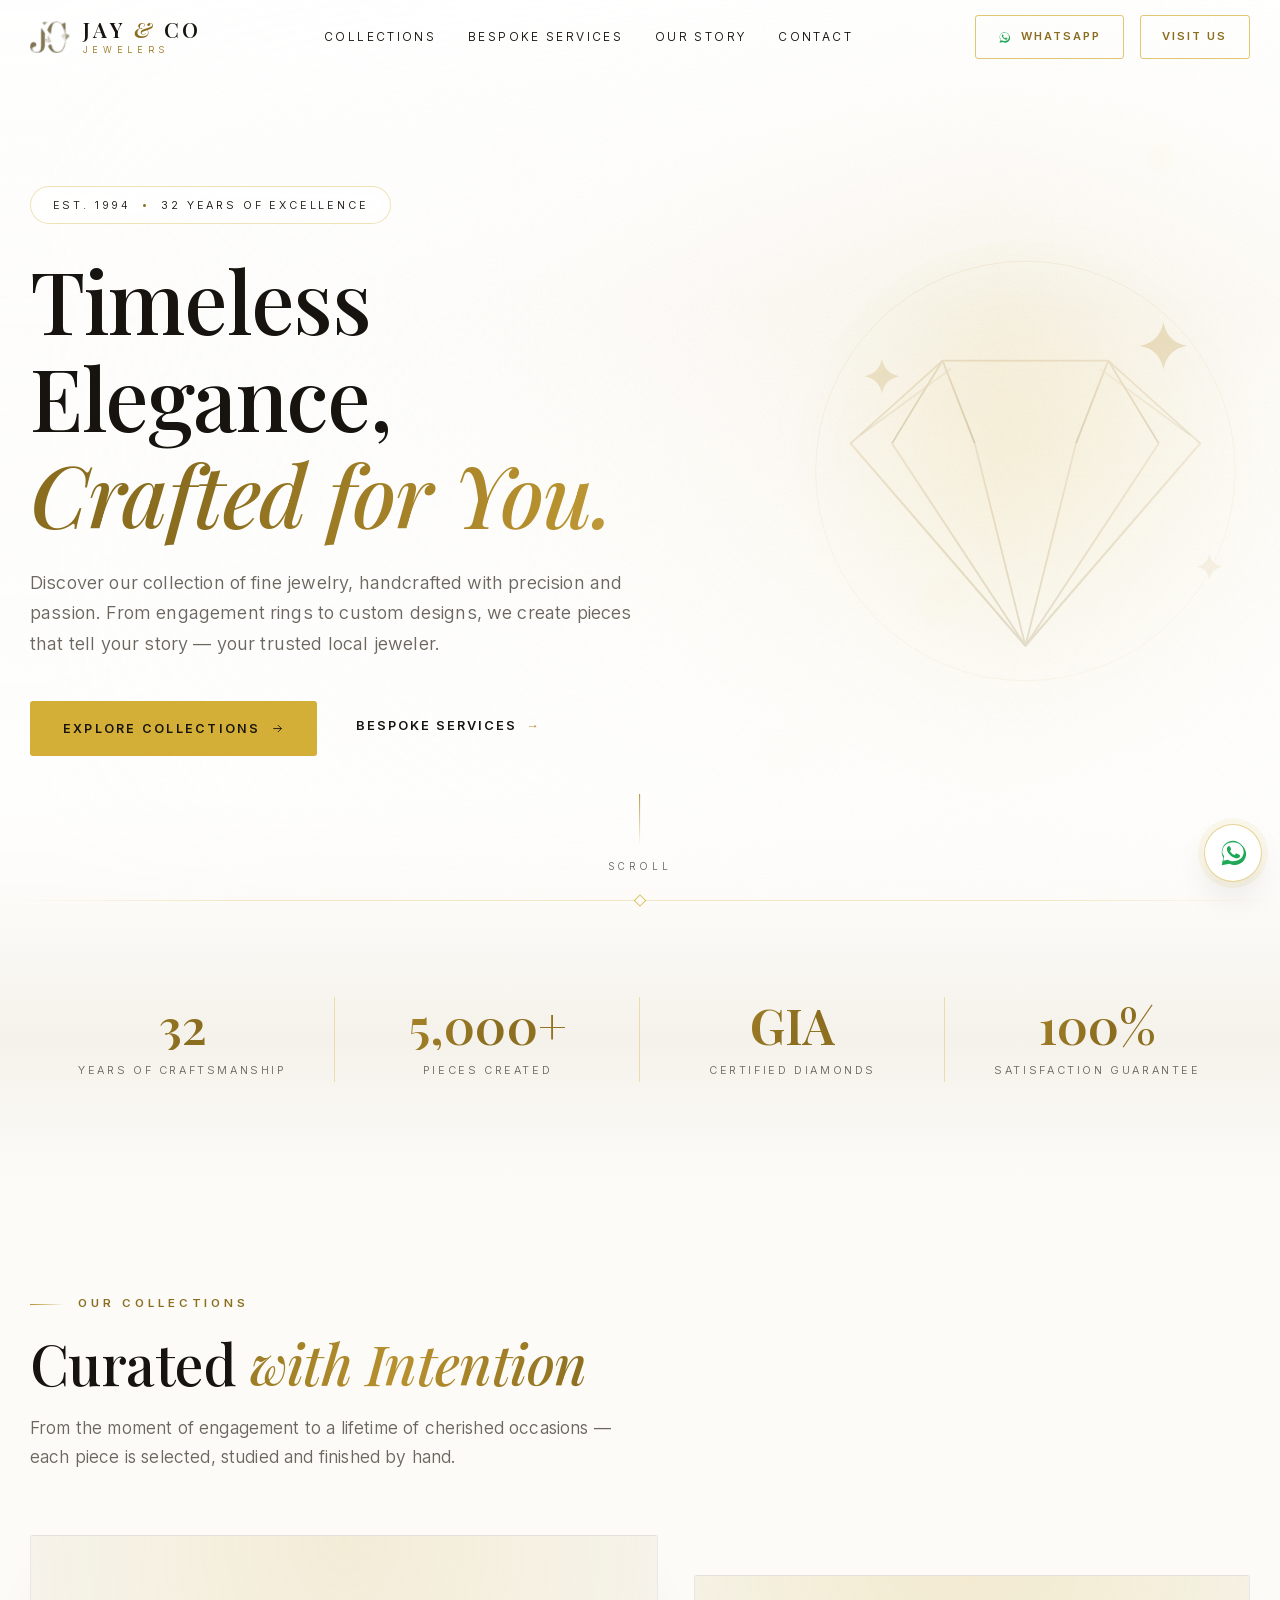
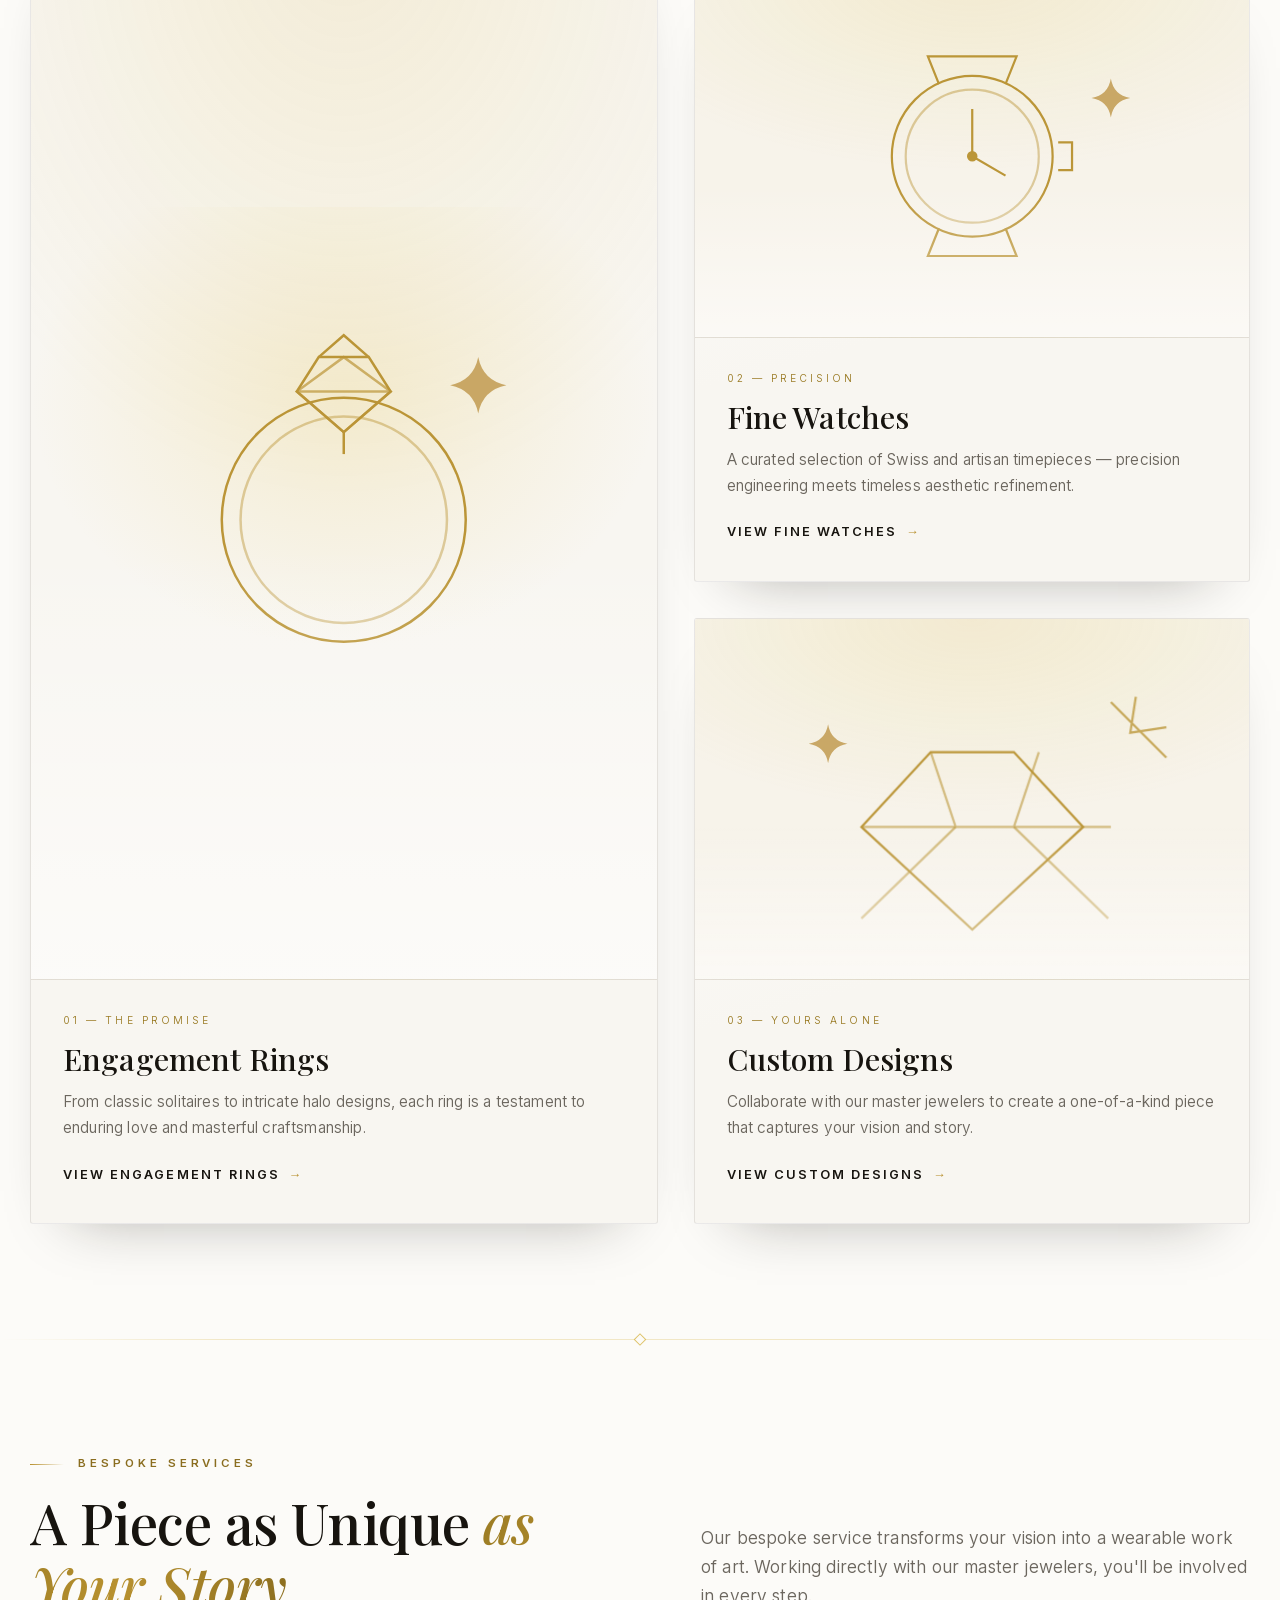
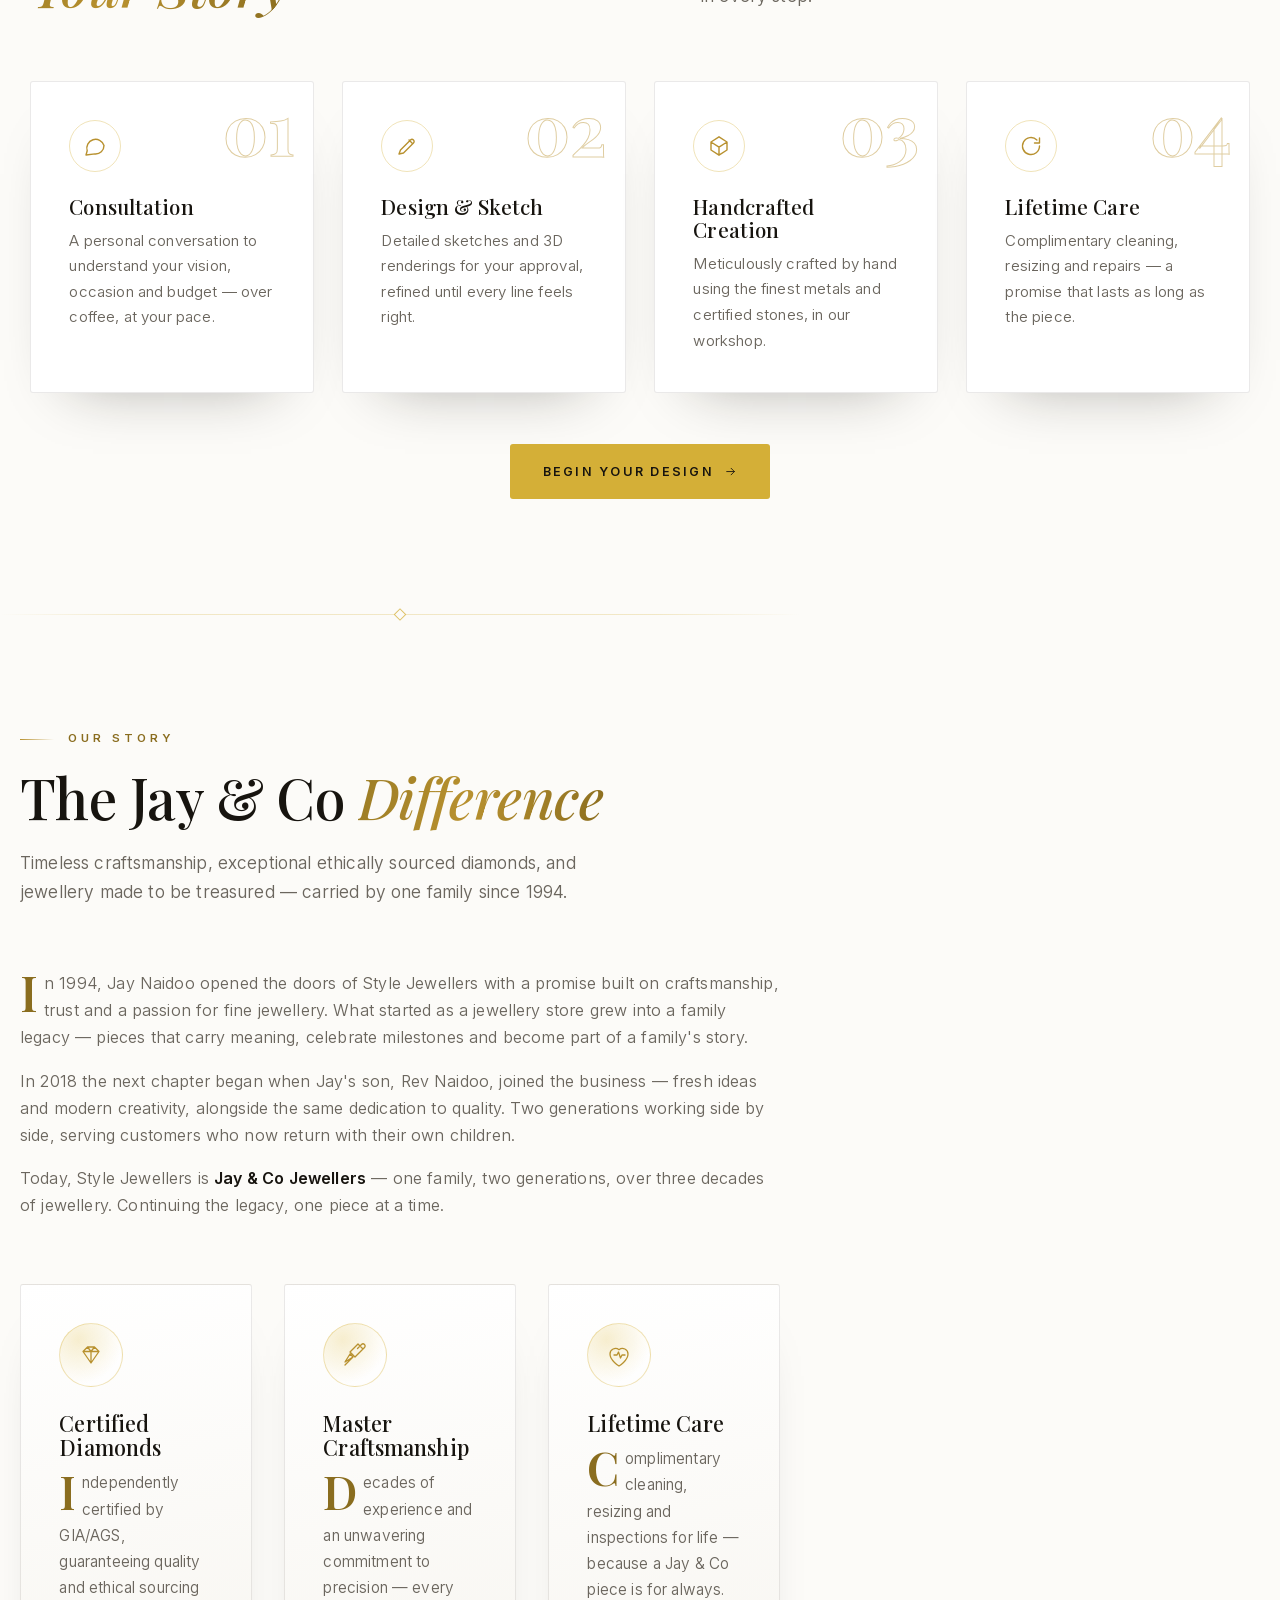
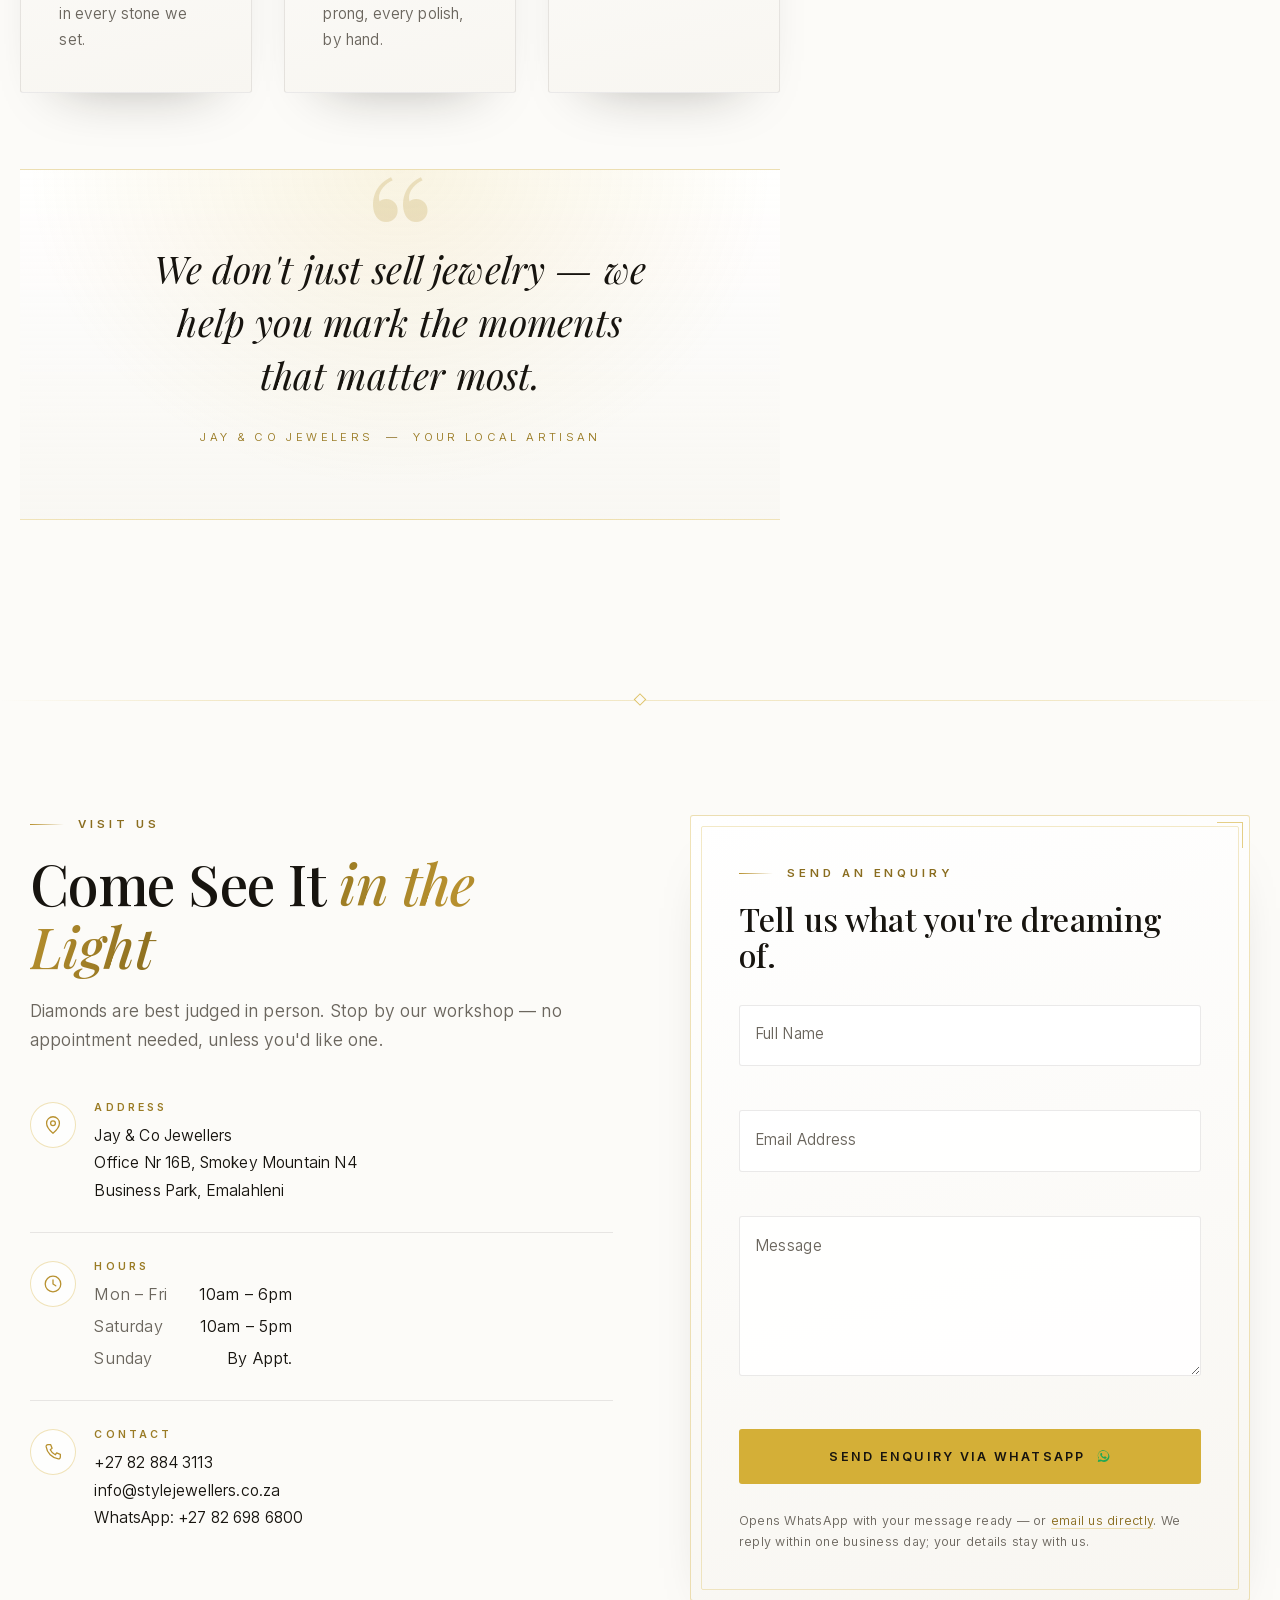
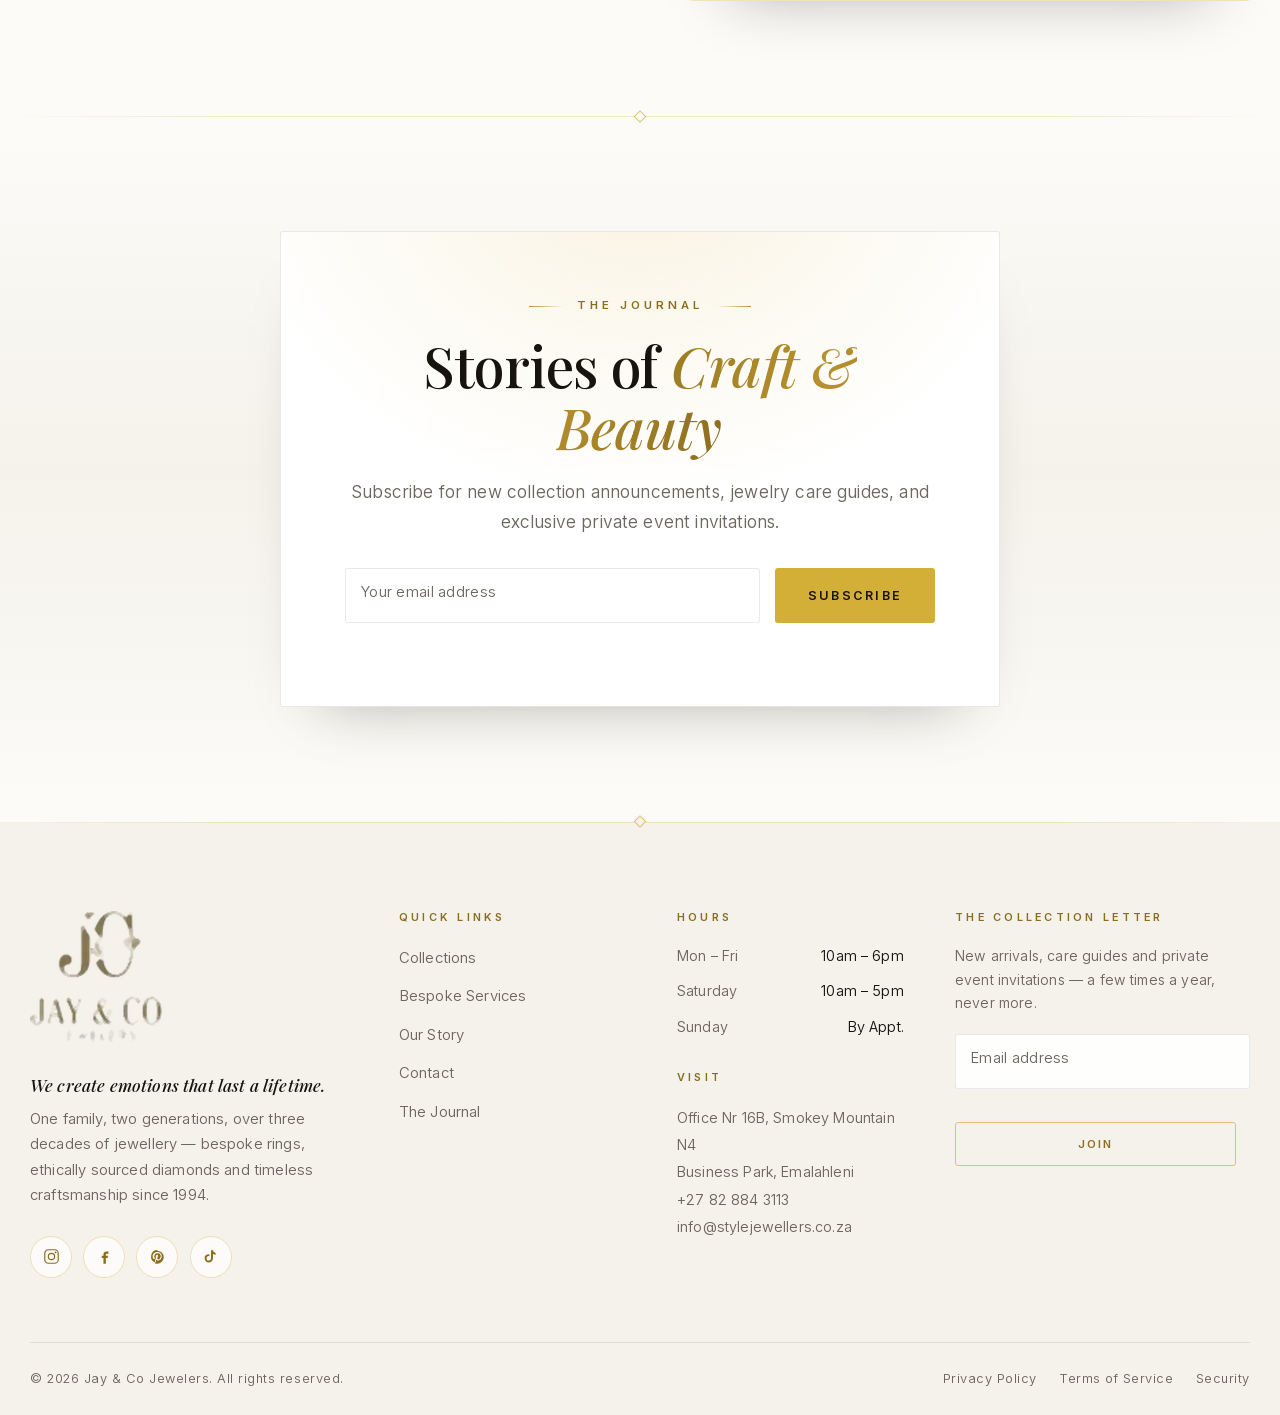
==== index.html @ 8e232ce2 "Correct heritage year in share card, OG metadata and manifest Social/OG copy and the asset generator" ====
<!DOCTYPE html>
<html lang="en">
<head>
  <meta charset="utf-8">
  <meta name="viewport" content="width=device-width, initial-scale=1">

  <title>Jay &amp; Co Jewellers — Fine Jewellery &amp; Bespoke Craftsmanship Since 1994</title>
  <meta name="description" content="Jay &amp; Co Jewellers — one family, two generations, over three decades of jewellery. Bespoke engagement rings, ethically sourced diamonds and timeless craftsmanship in Emalahleni.">
  <meta name="author" content="Jay &amp; Co Jewelers">
  <meta name="robots" content="index, follow, max-image-preview:large">
  <meta name="theme-color" content="#FCFBF8">
  <link rel="canonical" href="https://stylejewellers.co.za/">

  <!-- Security -->
  <meta name="referrer" content="strict-origin-when-cross-origin">
  <meta http-equiv="Content-Security-Policy" content="default-src 'self'; img-src 'self' data:; script-src 'self'; style-src 'self' 'unsafe-inline'; font-src 'self'; connect-src 'self'; manifest-src 'self'; media-src 'self'; object-src 'none'; base-uri 'self'; form-action 'self'">
  <meta http-equiv="X-Content-Type-Options" content="nosniff">

  <!-- Open Graph / Twitter -->
  <meta property="og:type" content="website">
  <meta property="og:site_name" content="Jay &amp; Co Jewelers">
  <meta property="og:title" content="Jay &amp; Co Jewelers — Timeless Elegance, Crafted for You.">
  <meta property="og:description" content="Bespoke engagement rings, ethically sourced diamonds and timeless craftsmanship from one family since 1994 — Jay &amp; Co Jewellers, Emalahleni.">
  <meta property="og:url" content="https://stylejewellers.co.za/">
  <meta property="og:image" content="https://stylejewellers.co.za/assets/img/social-card.png">
  <meta property="og:image:width" content="1200">
  <meta property="og:image:height" content="630">
  <meta property="og:image:alt" content="Jay &amp; Co Jewellers — Fine Jewellers, Est. 1994">
  <meta name="twitter:card" content="summary_large_image">
  <meta name="twitter:title" content="Jay &amp; Co Jewelers — Timeless Elegance, Crafted for You.">
  <meta name="twitter:description" content="Bespoke engagement rings, ethically sourced diamonds and timeless craftsmanship from one family since 1994.">
  <meta name="twitter:image" content="https://stylejewellers.co.za/assets/img/social-card.png">

  <!-- Icons -->
  <link rel="icon" href="favicon.svg" type="image/svg+xml">
  <link rel="icon" href="favicon.ico" sizes="48x48">
  <link rel="icon" href="favicon-32x32.png" sizes="32x32" type="image/png">
  <link rel="icon" href="favicon-16x16.png" sizes="16x16" type="image/png">
  <link rel="apple-touch-icon" href="assets/img/apple-touch-icon.png">
  <link rel="manifest" href="site.webmanifest">
  <meta name="apple-mobile-web-app-capable" content="yes">
  <meta name="apple-mobile-web-app-status-bar-style" content="black-translucent">

  <link rel="preload" href="assets/fonts/playfair-display-latin.woff2" as="font" type="font/woff2" crossorigin>
  <link rel="preload" href="assets/fonts/inter-latin.woff2" as="font" type="font/woff2" crossorigin>
  <link rel="stylesheet" href="assets/css/styles.css">

  <!-- Structured data: local jewelry store -->
  <script type="application/ld+json">
  {
    "@context": "https://schema.org",
    "@type": "JewelryStore",
    "name": "Jay & Co Jewellers",
    "image": "https://stylejewellers.co.za/assets/img/social-card.png",
    "url": "https://stylejewellers.co.za/",
    "telephone": "+27828843113",
    "email": "info@stylejewellers.co.za",
    "priceRange": "$$$",
    "foundingDate": "1994",
    "slogan": "We create emotions that last a lifetime.",
    "address": {
      "@type": "PostalAddress",
      "streetAddress": "Office Nr 16B, Smokey Mountain N4 Business Park",
      "addressLocality": "Emalahleni",
      "addressRegion": "Mpumalanga",
      "addressCountry": "ZA"
    },
    "openingHoursSpecification": [
      { "@type": "OpeningHoursSpecification", "dayOfWeek": ["Monday","Tuesday","Wednesday","Thursday","Friday"], "opens": "10:00", "closes": "18:00" },
      { "@type": "OpeningHoursSpecification", "dayOfWeek": "Saturday", "opens": "10:00", "closes": "17:00" }
    ]
  }
  </script>
</head>

<body>
  <a class="skip-link" href="#main">Skip to content</a>

  <!-- ===================================================== NAVIGATION -->
  <header class="nav" id="top">
    <div class="nav__inner container">
      <a class="brand" href="#top" aria-label="Jay and Co Jewelers — home">
        <img class="brand__mark" src="assets/img/logo-mark-192.webp" width="40" height="40"
             alt="" aria-hidden="true" decoding="async">
        <span class="brand__text">
          <span class="brand__name">Jay <span class="brand__amp">&amp;</span> Co</span>
          <span class="brand__sub">Jewelers</span>
        </span>
      </a>

      <nav class="nav__links" aria-label="Primary navigation">
        <a href="#collections">Collections</a>
        <a href="#bespoke">Bespoke Services</a>
        <a href="#story">Our Story</a>
        <a href="#contact">Contact</a>
      </nav>

      <div class="nav__actions">
        <a class="btn btn--whatsapp btn--sm" href="https://wa.me/27826986800?text=Hi%20Jay%20%26%20Co%20Jewellers%2C%20I%27d%20love%20to%20enquire%20about%20your%20jewellery." target="_blank" rel="noopener" aria-label="Chat with us on WhatsApp">
          <svg class="btn__wa" viewBox="0 0 32 32" aria-hidden="true"><path fill="currentColor" d="M16 3C9.4 3 4 8.4 4 15c0 2.1.6 4.2 1.6 6L4 29l8.2-1.5c1.7.9 3.7 1.4 5.7 1.4h.1c6.6 0 12-5.4 12-12S22.6 3 16 3zm0 21.9c-1.8 0-3.6-.5-5.1-1.4l-.4-.2-4.9.9.9-4.8-.2-.4C5.1 17.4 4.6 16.2 4.6 15 4.6 9 9.6 4.6 16 4.6S27.4 9 27.4 15 22.4 24.9 16 24.9zm6.1-7.4c-.3-.2-2-1-2.3-1.1-.3-.1-.5-.2-.7.2-.2.3-.8 1.1-1 1.3-.2.2-.4.2-.7.1-.3-.2-1.4-.5-2.6-1.6-1-.9-1.6-1.9-1.8-2.3-.2-.3 0-.5.1-.7l.5-.6c.2-.2.2-.3.3-.6.1-.2 0-.4 0-.6-.1-.2-.7-1.8-1-2.4-.3-.6-.5-.5-.7-.5h-.6c-.2 0-.6.1-.9.4-.3.3-1.2 1.2-1.2 2.9 0 1.7 1.2 3.3 1.4 3.6.2.2 2.4 3.7 5.9 5.2.8.4 1.5.6 2 .7.8.3 1.6.2 2.2.1.7-.1 2-.8 2.3-1.6.3-.8.3-1.5.2-1.6-.1-.2-.3-.2-.6-.4z"/></svg>
          <span class="btn__label">WhatsApp</span>
        </a>
        <a class="btn btn--outline btn--sm" href="#visit">Visit Us</a>
        <button class="nav__toggle" type="button" aria-expanded="false" aria-controls="mobile-menu"
                aria-label="Open menu" data-menu-toggle>
          <span class="nav__toggle-bar"></span>
          <span class="nav__toggle-bar"></span>
          <span class="nav__toggle-bar"></span>
        </button>
      </div>
    </div>
    <span class="nav__progress" data-scroll-progress aria-hidden="true"></span>
  </header>

  <!-- Mobile menu -->
  <div class="mobile-menu" id="mobile-menu" hidden>
    <nav class="mobile-menu__links" aria-label="Mobile navigation">
      <a href="#collections">Collections</a>
      <a href="#bespoke">Bespoke Services</a>
      <a href="#story">Our Story</a>
      <a href="#contact">Contact</a>
      <a class="btn btn--gold mobile-menu__cta" href="#contact">Send an Enquiry</a>
      <a class="btn btn--whatsapp mobile-menu__cta" href="https://wa.me/27826986800?text=Hi%20Jay%20%26%20Co%20Jewellers%2C%20I%27d%20love%20to%20enquire%20about%20your%20jewellery." target="_blank" rel="noopener">
        <svg class="btn__wa" viewBox="0 0 32 32" aria-hidden="true"><path fill="currentColor" d="M16 3C9.4 3 4 8.4 4 15c0 2.1.6 4.2 1.6 6L4 29l8.2-1.5c1.7.9 3.7 1.4 5.7 1.4h.1c6.6 0 12-5.4 12-12S22.6 3 16 3zm0 21.9c-1.8 0-3.6-.5-5.1-1.4l-.4-.2-4.9.9.9-4.8-.2-.4C5.1 17.4 4.6 16.2 4.6 15 4.6 9 9.6 4.6 16 4.6S27.4 9 27.4 15 22.4 24.9 16 24.9zm6.1-7.4c-.3-.2-2-1-2.3-1.1-.3-.1-.5-.2-.7.2-.2.3-.8 1.1-1 1.3-.2.2-.4.2-.7.1-.3-.2-1.4-.5-2.6-1.6-1-.9-1.6-1.9-1.8-2.3-.2-.3 0-.5.1-.7l.5-.6c.2-.2.2-.3.3-.6.1-.2 0-.4 0-.6-.1-.2-.7-1.8-1-2.4-.3-.6-.5-.5-.7-.5h-.6c-.2 0-.6.1-.9.4-.3.3-1.2 1.2-1.2 2.9 0 1.7 1.2 3.3 1.4 3.6.2.2 2.4 3.7 5.9 5.2.8.4 1.5.6 2 .7.8.3 1.6.2 2.2.1.7-.1 2-.8 2.3-1.6.3-.8.3-1.5.2-1.6-.1-.2-.3-.2-.6-.4z"/></svg>
        WhatsApp Us
      </a>
      <a class="btn btn--outline mobile-menu__cta" href="#visit">Visit Us</a>
    </nav>
    <p class="mobile-menu__meta">Office Nr 16B, Smokey Mountain N4 Business Park, Emalahleni · <a href="tel:+27828843113">+27 82 884 3113</a></p>
  </div>

  <main id="main">

    <!-- ===================================================== HERO -->
    <section class="hero" id="hero">
      <!-- Editorial jewelry artwork — swap this layer for a real campaign photo
           (<img class="hero__photo">) when photography is ready. -->
      <div class="hero__art" aria-hidden="true">
        <div class="hero__glow"></div>
        <svg class="hero__diamond" viewBox="0 0 640 640" fill="none" role="presentation">
          <defs>
            <linearGradient id="goldLine" x1="0" y1="0" x2="0" y2="1">
              <stop offset="0" stop-color="#C5A059"/>
              <stop offset=".55" stop-color="#A8842B"/>
              <stop offset="1" stop-color="#8A6D1F"/>
            </linearGradient>
            <radialGradient id="coreGlow" cx=".5" cy=".45" r=".55">
              <stop offset="0" stop-color="#D4AF37" stop-opacity=".3"/>
              <stop offset="1" stop-color="#D4AF37" stop-opacity="0"/>
            </radialGradient>
            <filter id="soft" x="-40%" y="-40%" width="180%" height="180%">
              <feGaussianBlur stdDeviation="6"/>
            </filter>
          </defs>

          <circle cx="320" cy="330" r="250" fill="url(#coreGlow)"/>
          <circle cx="320" cy="330" r="228" stroke="rgba(184,145,47,.4)" stroke-width="1"/>
          <circle cx="320" cy="330" r="272" stroke="rgba(184,145,47,.24)" stroke-width="1" stroke-dasharray="2 10"/>

          <g stroke="url(#goldLine)" stroke-width="2" stroke-linejoin="round"
             fill="rgba(212,175,55,.05)">
            <path d="M130 300 L230 210 L410 210 L510 300 L320 520 Z"/>
            <path d="M130 300 H510"/>
            <path d="M230 210 L265 300 M230 210 L175 300 M410 210 L375 300 M410 210 L465 300"/>
            <path d="M175 300 L320 520 M265 300 L320 520 M375 300 L320 520 M465 300 L320 520"/>
            <path d="M130 300 L320 520 M510 300 L320 520"/>
            <path d="M141 291 L239 219 M499 291 L401 219" opacity=".5"/>
          </g>

          <g fill="#B8912F">
            <path class="sparkle s1" d="M470 168 q4 22 26 26 q-22 4 -26 26 q-4 -22 -26 -26 q22 -4 26 -26 Z"/>
            <path class="sparkle s2" d="M164 208 q3 16 19 19 q-16 3 -19 19 q-3 -16 -19 -19 q16 -3 19 -19 Z" opacity=".8"/>
            <path class="sparkle s3" d="M520 420 q2 12 14 14 q-12 2 -14 14 q-2 -12 -14 -14 q12 -2 14 -14 Z" opacity=".65"/>
          </g>
        </svg>

        <div class="hero__bokeh">
          <span></span><span></span><span></span><span></span><span></span><span></span>
        </div>
      </div>
      <div class="hero__vignette" aria-hidden="true"></div>
      <div class="grain" aria-hidden="true"></div>

      <div class="container hero__content">
        <p class="badge" data-reveal>Est. 1994 <span class="badge__dot">•</span> 32 Years of Excellence</p>

        <h1 class="hero__title" data-reveal>
          Timeless Elegance,<br>
          <em>Crafted for You.</em>
        </h1>

        <p class="hero__sub" data-reveal>
          Discover our collection of fine jewelry, handcrafted with precision and passion. From
          engagement rings to custom designs, we create pieces that tell your story — your trusted
          local jeweler.
        </p>

        <div class="hero__ctas" data-reveal>
          <a class="btn btn--gold" href="#collections">
            Explore Collections
            <svg viewBox="0 0 24 24" aria-hidden="true" class="btn__icon"><path d="M5 12h14M13 6l6 6-6 6" fill="none" stroke="currentColor" stroke-width="1.6" stroke-linecap="round" stroke-linejoin="round"/></svg>
          </a>
          <a class="link-arrow" href="#bespoke">Bespoke Services <span class="link-arrow__glyph" aria-hidden="true">→</span></a>
        </div>
      </div>

      <a class="hero__scroll" href="#stats" aria-label="Scroll to content">
        <span class="hero__scroll-line"></span>
        Scroll
      </a>
    </section>

    <!-- ===================================================== STATS -->
    <section class="stats" id="stats" aria-label="By the numbers">
      <div class="container">
        <ul class="stats__grid">
          <li class="stat" data-reveal>
            <span class="stat__value" data-count="32">32</span>
            <span class="stat__label">Years of Craftsmanship</span>
          </li>
          <li class="stat" data-reveal>
            <span class="stat__value" data-count="5000" data-suffix="+" data-format="comma">5,000+</span>
            <span class="stat__label">Pieces Created</span>
          </li>
          <li class="stat" data-reveal>
            <span class="stat__value">GIA</span>
            <span class="stat__label">Certified Diamonds</span>
          </li>
          <li class="stat" data-reveal>
            <span class="stat__value" data-count="100" data-suffix="%">100%</span>
            <span class="stat__label">Satisfaction Guarantee</span>
          </li>
        </ul>
      </div>
    </section>

    <!-- ===================================================== COLLECTIONS -->
    <section class="section collections" id="collections">
      <div class="container">
        <header class="section__head" data-reveal>
          <p class="eyebrow">Our Collections</p>
          <h2 class="section__title">Curated <em>with Intention</em></h2>
          <p class="section__lead">
            From the moment of engagement to a lifetime of cherished occasions — each piece is
            selected, studied and finished by hand.
          </p>
        </header>

        <div class="collections__grid">
          <!-- 1 -->
          <article class="card card--tall" data-reveal>
            <div class="card__media">
              <svg viewBox="0 0 400 320" class="card__art" aria-hidden="true">
                <defs>
                  <radialGradient id="ringGlow" cx=".5" cy=".38" r=".5">
                    <stop offset="0" stop-color="#E5C558" stop-opacity=".22"/>
                    <stop offset="1" stop-color="#E5C558" stop-opacity="0"/>
                  </radialGradient>
                </defs>
                <rect width="400" height="320" fill="url(#ringGlow)"/>
                <g fill="none" stroke="#B8912F" stroke-width="1.6" opacity=".95">
                  <circle cx="200" cy="200" r="78"/>
                  <circle cx="200" cy="200" r="66" opacity=".45"/>
                  <path d="M170 118 l14 -22 h32 l14 22 -30 26 Z"/>
                  <path d="M170 118 h60 M200 96 l-30 22 30 26 30 -26 Z" opacity=".7"/>
                  <path d="M184 96 l16 -14 16 14"/>
                  <path d="M200 144 v14"/>
                </g>
                <g fill="#C5A059" opacity=".9">
                  <path class="sparkle" d="M286 96 q3 15 18 18 q-15 3 -18 18 q-3 -15 -18 -18 q15 -3 18 -18 Z"/>
                </g>
              </svg>
            </div>
            <div class="card__body">
              <p class="card__kicker">01 — The Promise</p>
              <h3 class="card__title">Engagement Rings</h3>
              <p class="card__text">
                From classic solitaires to intricate halo designs, each ring is a testament to
                enduring love and masterful craftsmanship.
              </p>
              <a class="link-arrow" href="#contact">View Engagement Rings <span class="link-arrow__glyph" aria-hidden="true">→</span></a>
            </div>
          </article>

          <!-- 2 -->
          <article class="card card--offset" data-reveal>
            <div class="card__media">
              <svg viewBox="0 0 400 260" class="card__art" aria-hidden="true">
                <rect width="400" height="260" fill="rgba(212,175,55,.04)"/>
                <g fill="none" stroke="#B8912F" stroke-width="1.6" opacity=".95">
                  <circle cx="200" cy="130" r="58"/>
                  <circle cx="200" cy="130" r="48" opacity=".45"/>
                  <path d="M200 130 V96 M200 130 l24 14"/>
                  <path d="M176 78 l-8 -20 h64 l-8 20 M176 182 l-8 20 h64 l-8 -20"/>
                  <path d="M262 120 h10 v20 h-10" />
                  <circle cx="200" cy="130" r="3" fill="#B8912F"/>
                </g>
                <g fill="#C5A059" opacity=".9">
                  <path class="sparkle" d="M300 74 q2 12 14 14 q-12 2 -14 14 q-2 -12 -14 -14 q12 -2 14 -14 Z"/>
                </g>
              </svg>
            </div>
            <div class="card__body">
              <p class="card__kicker">02 — Precision</p>
              <h3 class="card__title">Fine Watches</h3>
              <p class="card__text">
                A curated selection of Swiss and artisan timepieces — precision engineering meets
                timeless aesthetic refinement.
              </p>
              <a class="link-arrow" href="#contact">View Fine Watches <span class="link-arrow__glyph" aria-hidden="true">→</span></a>
            </div>
          </article>

          <!-- 3 -->
          <article class="card" data-reveal>
            <div class="card__media">
              <svg viewBox="0 0 400 260" class="card__art" aria-hidden="true">
                <rect width="400" height="260" fill="rgba(212,175,55,.04)"/>
                <g fill="none" stroke="#B8912F" stroke-width="1.6" opacity=".95">
                  <path d="M120 150 L170 96 h60 l50 54 -80 74 Z"/>
                  <path d="M120 150 h180 M170 96 l18 54 42 0 18 -54" opacity=".6"/>
                  <path d="M188 150 l-68 66 M230 150 l68 66" opacity=".6"/>
                  <path d="M300 60 l40 40 M318 56 l-4 26 26 -4" opacity=".8"/>
                </g>
                <g fill="#C5A059" opacity=".9">
                  <path class="sparkle" d="M96 76 q2 12 14 14 q-12 2 -14 14 q-2 -12 -14 -14 q12 -2 14 -14 Z"/>
                </g>
              </svg>
            </div>
            <div class="card__body">
              <p class="card__kicker">03 — Yours Alone</p>
              <h3 class="card__title">Custom Designs</h3>
              <p class="card__text">
                Collaborate with our master jewelers to create a one-of-a-kind piece that captures
                your vision and story.
              </p>
              <a class="link-arrow" href="#bespoke">View Custom Designs <span class="link-arrow__glyph" aria-hidden="true">→</span></a>
            </div>
          </article>
        </div>
      </div>
    </section>

    <!-- ===================================================== BESPOKE -->
    <section class="section bespoke" id="bespoke">
      <div class="container">
        <header class="section__head section__head--split" data-reveal>
          <div>
            <p class="eyebrow">Bespoke Services</p>
            <h2 class="section__title">A Piece as Unique <em>as Your Story</em></h2>
          </div>
          <p class="section__lead">
            Our bespoke service transforms your vision into a wearable work of art. Working directly
            with our master jewelers, you'll be involved in every step.
          </p>
        </header>

        <ol class="steps">
          <li class="step" data-reveal>
            <span class="step__num">01</span>
            <div class="step__icon" aria-hidden="true">
              <svg viewBox="0 0 24 24"><path d="M21 11.5a8.4 8.4 0 0 1-9 8.4L3 21l1.2-4.2A8.4 8.4 0 1 1 21 11.5Z" fill="none" stroke="currentColor" stroke-width="1.4" stroke-linejoin="round"/></svg>
            </div>
            <h3 class="step__title">Consultation</h3>
            <p class="step__text">A personal conversation to understand your vision, occasion and budget — over coffee, at your pace.</p>
          </li>
          <li class="step" data-reveal>
            <span class="step__num">02</span>
            <div class="step__icon" aria-hidden="true">
              <svg viewBox="0 0 24 24"><path d="M4 20l4.5-1 10-10a2.1 2.1 0 0 0-3-3l-10 10L4 20Z M14 6l3 3" fill="none" stroke="currentColor" stroke-width="1.4" stroke-linecap="round" stroke-linejoin="round"/></svg>
            </div>
            <h3 class="step__title">Design &amp; Sketch</h3>
            <p class="step__text">Detailed sketches and 3D renderings for your approval, refined until every line feels right.</p>
          </li>
          <li class="step" data-reveal>
            <span class="step__num">03</span>
            <div class="step__icon" aria-hidden="true">
              <svg viewBox="0 0 24 24"><path d="M12 2.8 20 8l-8 5.2L4 8l8-5.2Z M4 8v8l8 5.2 8-5.2V8 M12 13.2v8" fill="none" stroke="currentColor" stroke-width="1.4" stroke-linejoin="round"/></svg>
            </div>
            <h3 class="step__title">Handcrafted Creation</h3>
            <p class="step__text">Meticulously crafted by hand using the finest metals and certified stones, in our workshop.</p>
          </li>
          <li class="step" data-reveal>
            <span class="step__num">04</span>
            <div class="step__icon" aria-hidden="true">
              <svg viewBox="0 0 24 24"><path d="M20.5 12a8.5 8.5 0 1 1-2.6-6.1 M20.5 4v5h-5" fill="none" stroke="currentColor" stroke-width="1.4" stroke-linecap="round" stroke-linejoin="round"/></svg>
            </div>
            <h3 class="step__title">Lifetime Care</h3>
            <p class="step__text">Complimentary cleaning, resizing and repairs — a promise that lasts as long as the piece.</p>
          </li>
        </ol>

        <div class="section__cta" data-reveal>
          <a class="btn btn--gold" href="#contact">
            Begin Your Design
            <svg viewBox="0 0 24 24" aria-hidden="true" class="btn__icon"><path d="M5 12h14M13 6l6 6-6 6" fill="none" stroke="currentColor" stroke-width="1.6" stroke-linecap="round" stroke-linejoin="round"/></svg>
          </a>
        </div>
      </div>
    </section>

    <!-- ===================================================== OUR STORY / DIFFERENCE -->
    <section class="section story" id="story">
      <div class="container">
        <header class="section__head" data-reveal>
          <p class="eyebrow">Our Story</p>
          <h2 class="section__title">The Jay &amp; Co <em>Difference</em></h2>
          <p class="section__lead">
            Timeless craftsmanship, exceptional ethically sourced diamonds, and jewellery made to be
            treasured — carried by one family since 1994.
          </p>
        </header>

        <div class="story" data-reveal>
          <p>
            In 1994, Jay Naidoo opened the doors of Style Jewellers with a promise built on
            craftsmanship, trust and a passion for fine jewellery. What started as a jewellery store
            grew into a family legacy — pieces that carry meaning, celebrate milestones and become
            part of a family's story.
          </p>
          <p>
            In 2018 the next chapter began when Jay's son, Rev Naidoo, joined the business — fresh
            ideas and modern creativity, alongside the same dedication to quality. Two generations
            working side by side, serving customers who now return with their own children.
          </p>
          <p>
            Today, Style Jewellers is <strong>Jay &amp; Co Jewellers</strong> — one family, two
            generations, over three decades of jewellery. Continuing the legacy, one piece at a time.
          </p>
        </div>

        <div class="pillars">
          <article class="pillar" data-reveal>
            <div class="pillar__icon" aria-hidden="true">
              <svg viewBox="0 0 32 32"><path d="M8 12.5 12.5 8h7L24 12.5 16 24 8 12.5Z M8 12.5h16 M12.5 8 16 12.5 19.5 8 M16 12.5V24" fill="none" stroke="currentColor" stroke-width="1.3" stroke-linejoin="round"/></svg>
            </div>
            <h3 class="pillar__title">Certified Diamonds</h3>
            <p class="pillar__text">Independently certified by GIA/AGS, guaranteeing quality and ethical sourcing in every stone we set.</p>
          </article>

          <article class="pillar" data-reveal>
            <div class="pillar__icon" aria-hidden="true">
              <svg viewBox="0 0 32 32"><path d="M6 26 14 18 M11 13l8-8 5 5-8 8-5-5Z M18.5 9.5l4-4a2 2 0 0 1 3 3l-4 4 M14 18l-3-3-5 8 8-5Z" fill="none" stroke="currentColor" stroke-width="1.3" stroke-linecap="round" stroke-linejoin="round"/></svg>
            </div>
            <h3 class="pillar__title">Master Craftsmanship</h3>
            <p class="pillar__text">Decades of experience and an unwavering commitment to precision — every prong, every polish, by hand.</p>
          </article>

          <article class="pillar" data-reveal>
            <div class="pillar__icon" aria-hidden="true">
              <svg viewBox="0 0 32 32"><path d="M16 27s-9-5.5-9-12a5.5 5.5 0 0 1 9-4.3A5.5 5.5 0 0 1 25 15c0 6.5-9 12-9 12Z" fill="none" stroke="currentColor" stroke-width="1.3" stroke-linejoin="round"/><path d="M11 16h3l1.5-3 2 6 1.5-3h3" fill="none" stroke="currentColor" stroke-width="1.3" stroke-linecap="round" stroke-linejoin="round"/></svg>
            </div>
            <h3 class="pillar__title">Lifetime Care</h3>
            <p class="pillar__text">Complimentary cleaning, resizing and inspections for life — because a Jay &amp; Co piece is for always.</p>
          </article>
        </div>

        <figure class="quote" data-reveal>
          <span class="quote__mark" aria-hidden="true">“</span>
          <blockquote class="quote__text">
            We don't just sell jewelry — we help you mark the moments that matter most.
          </blockquote>
          <figcaption class="quote__cite">Jay &amp; Co Jewelers <span class="quote__sep">—</span> Your Local Artisan</figcaption>
        </figure>
      </div>
    </section>

    <!-- ===================================================== VISIT + ENQUIRY -->
    <section class="section visit" id="contact">
      <div class="container">
        <div class="visit__grid">
          <!-- Left: location & hours -->
          <div class="visit__info" id="visit" data-reveal>
            <p class="eyebrow">Visit Us</p>
            <h2 class="section__title section__title--left">Come See It <em>in the Light</em></h2>
            <p class="section__lead section__lead--left">
              Diamonds are best judged in person. Stop by our workshop — no appointment needed,
              unless you'd like one.
            </p>

            <div class="info-block">
              <div class="info-row">
                <span class="info-row__icon" aria-hidden="true">
                  <svg viewBox="0 0 24 24"><path d="M12 21s7-6.1 7-11a7 7 0 1 0-14 0c0 4.9 7 11 7 11Z" fill="none" stroke="currentColor" stroke-width="1.4"/><circle cx="12" cy="10" r="2.6" fill="none" stroke="currentColor" stroke-width="1.4"/></svg>
                </span>
                <div>
                  <h3 class="info-row__label">Address</h3>
                  <address class="info-row__value">
                    Jay &amp; Co Jewellers<br>
                    Office Nr 16B, Smokey Mountain N4<br>
                    Business Park, Emalahleni
                  </address>
                </div>
              </div>

              <div class="info-row">
                <span class="info-row__icon" aria-hidden="true">
                  <svg viewBox="0 0 24 24"><circle cx="12" cy="12" r="8.5" fill="none" stroke="currentColor" stroke-width="1.4"/><path d="M12 7.5V12l3 2" fill="none" stroke="currentColor" stroke-width="1.4" stroke-linecap="round"/></svg>
                </span>
                <div>
                  <h3 class="info-row__label">Hours</h3>
                  <dl class="hours">
                    <div><dt>Mon – Fri</dt><dd>10am – 6pm</dd></div>
                    <div><dt>Saturday</dt><dd>10am – 5pm</dd></div>
                    <div><dt>Sunday</dt><dd>By Appt.</dd></div>
                  </dl>
                </div>
              </div>

              <div class="info-row">
                <span class="info-row__icon" aria-hidden="true">
                  <svg viewBox="0 0 24 24"><path d="M6.5 4h3l1.5 4-2 1.5a12 12 0 0 0 5.5 5.5L16 13l4 1.5v3a2 2 0 0 1-2.2 2A15.6 15.6 0 0 1 4.5 6.2 2 2 0 0 1 6.5 4Z" fill="none" stroke="currentColor" stroke-width="1.4" stroke-linejoin="round"/></svg>
                </span>
                <div>
                  <h3 class="info-row__label">Contact</h3>
                  <p class="info-row__value">
                    <a href="tel:+27828843113">+27 82 884 3113</a><br>
                    <a href="mailto:info@stylejewellers.co.za">info@stylejewellers.co.za</a><br>
                    <a href="https://wa.me/27826986800" target="_blank" rel="noopener">WhatsApp: +27 82 698 6800</a>
                  </p>
                </div>
              </div>
            </div>
          </div>

          <!-- Right: enquiry form -->
          <div class="form-card" data-reveal>
            <p class="eyebrow">Send an Enquiry</p>
            <h3 class="form-card__title">Tell us what you're dreaming of.</h3>

            <form class="form" novalidate data-form="enquiry">
              <div class="field">
                <input class="field__input" type="text" id="name" name="name" placeholder=" " autocomplete="name" required>
                <label class="field__label" for="name">Full Name</label>
                <span class="field__error" data-error></span>
              </div>

              <div class="field">
                <input class="field__input" type="email" id="email" name="email" placeholder=" " autocomplete="email" required>
                <label class="field__label" for="email">Email Address</label>
                <span class="field__error" data-error></span>
              </div>

              <div class="field">
                <textarea class="field__input field__input--area" id="message" name="message" rows="5" placeholder=" " required></textarea>
                <label class="field__label" for="message">Message</label>
                <span class="field__error" data-error></span>
              </div>

              <button class="btn btn--gold btn--block" type="submit">
                <span data-btn-text>Send Enquiry via WhatsApp</span>
                <svg class="btn__wa" viewBox="0 0 32 32" aria-hidden="true"><path fill="currentColor" d="M16 3C9.4 3 4 8.4 4 15c0 2.1.6 4.2 1.6 6L4 29l8.2-1.5c1.7.9 3.7 1.4 5.7 1.4h.1c6.6 0 12-5.4 12-12S22.6 3 16 3zm0 21.9c-1.8 0-3.6-.5-5.1-1.4l-.4-.2-4.9.9.9-4.8-.2-.4C5.1 17.4 4.6 16.2 4.6 15 4.6 9 9.6 4.6 16 4.6S27.4 9 27.4 15 22.4 24.9 16 24.9zm6.1-7.4c-.3-.2-2-1-2.3-1.1-.3-.1-.5-.2-.7.2-.2.3-.8 1.1-1 1.3-.2.2-.4.2-.7.1-.3-.2-1.4-.5-2.6-1.6-1-.9-1.6-1.9-1.8-2.3-.2-.3 0-.5.1-.7l.5-.6c.2-.2.2-.3.3-.6.1-.2 0-.4 0-.6-.1-.2-.7-1.8-1-2.4-.3-.6-.5-.5-.7-.5h-.6c-.2 0-.6.1-.9.4-.3.3-1.2 1.2-1.2 2.9 0 1.7 1.2 3.3 1.4 3.6.2.2 2.4 3.7 5.9 5.2.8.4 1.5.6 2 .7.8.3 1.6.2 2.2.1.7-.1 2-.8 2.3-1.6.3-.8.3-1.5.2-1.6-.1-.2-.3-.2-.6-.4z"/></svg>
              </button>

              <p class="form__note">
                Opens WhatsApp with your message ready — or
                <a href="mailto:info@stylejewellers.co.za">email us directly</a>.
                We reply within one business day; your details stay with us.
              </p>
              <p class="form__success" role="status" aria-live="polite" hidden>
                WhatsApp is opening with your message ready — press send and we'll reply within one business day.
              </p>
            </form>
          </div>
        </div>
      </div>
    </section>

    <!-- ===================================================== JOURNAL / NEWSLETTER -->
    <section class="section journal" id="journal">
      <div class="container">
        <div class="journal__inner" data-reveal>
          <p class="eyebrow">The Journal</p>
          <h2 class="section__title">Stories of <em>Craft &amp; Beauty</em></h2>
          <p class="section__lead">
            Subscribe for new collection announcements, jewelry care guides, and exclusive private
            event invitations.
          </p>

          <form class="subscribe" novalidate data-form="subscribe">
            <div class="subscribe__row">
              <div class="field field--inline">
                <input class="field__input" type="email" id="subscriber-email" name="email"
                       placeholder=" " autocomplete="email" required aria-label="Email address">
                <label class="field__label" for="subscriber-email">Your email address</label>
                <span class="field__error" data-error></span>
              </div>
              <button class="btn btn--gold" type="submit"><span data-btn-text>Subscribe</span></button>
            </div>
            <p class="form__success" role="status" aria-live="polite" hidden>
              Welcome to the list — first letter on its way.
            </p>
          </form>
        </div>
      </div>
    </section>

  </main>

  <!-- ===================================================== FOOTER -->
  <footer class="footer">
    <div class="container">
      <div class="footer__grid">
        <div class="footer__brand">
          <a class="footer__logo" href="#top" aria-label="Jay and Co Jewelers — back to top">
            <img src="assets/img/logo-256.webp" width="132" height="130"
                 alt="Jay &amp; Co Jewelers" loading="lazy" decoding="async">
          </a>
          <p class="footer__tagline">
            <strong>We create emotions that last a lifetime.</strong>
            One family, two generations, over three decades of jewellery — bespoke rings,
            ethically sourced diamonds and timeless craftsmanship since 1994.
          </p>
          <ul class="social" aria-label="Social media">
            <li><a href="https://instagram.com" rel="noopener" aria-label="Instagram">
              <svg viewBox="0 0 24 24" aria-hidden="true"><rect x="3.5" y="3.5" width="17" height="17" rx="4.5" fill="none" stroke="currentColor" stroke-width="1.5"/><circle cx="12" cy="12" r="4" fill="none" stroke="currentColor" stroke-width="1.5"/><circle cx="17.2" cy="6.8" r="1.2" fill="currentColor"/></svg>
            </a></li>
            <li><a href="https://facebook.com" rel="noopener" aria-label="Facebook">
              <svg viewBox="0 0 24 24" aria-hidden="true"><path d="M14.8 8.5h2.2V5.6h-2.6c-2.3 0-3.7 1.5-3.7 3.8v1.6H8.5v2.9h2.2V21h3v-7.1h2.3l.4-2.9h-2.7V9.7c0-.8.4-1.2 1.1-1.2Z" fill="currentColor"/></svg>
            </a></li>
            <li><a href="https://pinterest.com" rel="noopener" aria-label="Pinterest">
              <svg viewBox="0 0 24 24" aria-hidden="true"><path d="M12 3.8a8.2 8.2 0 0 0-3 15.8c-.1-.7-.1-1.7.1-2.4l1-4.1s-.2-.5-.2-1.3c0-1.2.7-2.1 1.6-2.1.8 0 1.1.6 1.1 1.3 0 .8-.5 2-.8 3.2-.2.9.5 1.7 1.4 1.7 1.7 0 2.9-2.2 2.9-4.7 0-1.9-1.3-3.4-3.7-3.4a4.2 4.2 0 0 0-4.4 4.3c0 .8.3 1.4.6 1.8l-.3 1.1c-.1.4-.3.5-.7.3-1.1-.5-1.7-1.9-1.7-3.4 0-2.5 2-5.5 6.1-5.5 3.3 0 5.4 2.4 5.4 4.9 0 3.4-1.9 5.9-4.7 5.9-1 0-1.9-.5-2.2-1.1l-.6 2.3c-.2.8-.7 1.7-1.1 2.3.9.3 1.8.4 2.8.4a8.2 8.2 0 0 0 0-16.4Z" fill="currentColor"/></svg>
            </a></li>
            <li><a href="https://tiktok.com" rel="noopener" aria-label="TikTok">
              <svg viewBox="0 0 24 24" aria-hidden="true"><path d="M15.2 4c.3 1.9 1.4 3.1 3.3 3.3v2.4c-1.2.1-2.3-.3-3.4-1v5.6a5.3 5.3 0 1 1-5.3-5.3c.3 0 .5 0 .8.1v2.5a2.8 2.8 0 1 0 2 2.7V4h2.6Z" fill="currentColor"/></svg>
            </a></li>
          </ul>
        </div>

        <nav class="footer__col" aria-label="Quick links">
          <h4 class="footer__heading">Quick Links</h4>
          <ul class="footer__list">
            <li><a href="#collections">Collections</a></li>
            <li><a href="#bespoke">Bespoke Services</a></li>
            <li><a href="#story">Our Story</a></li>
            <li><a href="#contact">Contact</a></li>
            <li><a href="#journal">The Journal</a></li>
          </ul>
        </nav>

        <div class="footer__col">
          <h4 class="footer__heading">Hours</h4>
          <ul class="footer__list footer__list--hours">
            <li><span>Mon – Fri</span><span>10am – 6pm</span></li>
            <li><span>Saturday</span><span>10am – 5pm</span></li>
            <li><span>Sunday</span><span>By Appt.</span></li>
          </ul>
          <h4 class="footer__heading footer__heading--gap">Visit</h4>
          <address class="footer__address">
            Office Nr 16B, Smokey Mountain N4<br>
            Business Park, Emalahleni<br>
            <a href="tel:+27828843113">+27 82 884 3113</a><br>
            <a href="mailto:info@stylejewellers.co.za">info@stylejewellers.co.za</a>
          </address>
        </div>

        <div class="footer__col">
          <h4 class="footer__heading">The Collection Letter</h4>
          <p class="footer__note">New arrivals, care guides and private event invitations — a few times a year, never more.</p>
          <form class="subscribe subscribe--footer" novalidate data-form="subscribe">
            <div class="field field--inline">
              <input class="field__input" type="email" id="footer-email" name="email"
                     placeholder=" " autocomplete="email" required aria-label="Email address">
              <label class="field__label" for="footer-email">Email address</label>
              <span class="field__error" data-error></span>
            </div>
            <button class="btn btn--outline btn--sm" type="submit"><span data-btn-text>Join</span></button>
            <p class="form__success" role="status" aria-live="polite" hidden>You're on the list — thank you.</p>
          </form>
        </div>
      </div>

      <div class="footer__bottom">
        <p>© <span data-year>2026</span> Jay &amp; Co Jewelers. All rights reserved.</p>
        <ul class="footer__legal">
          <li><a href="privacy.html">Privacy Policy</a></li>
          <li><a href="terms.html">Terms of Service</a></li>
          <li><a href=".well-known/security.txt">Security</a></li>
        </ul>
      </div>
    </div>
  </footer>

  <script src="assets/js/main.js" defer></script>

  <!-- Floating WhatsApp concierge -->
  <a class="wa-fab" href="https://wa.me/27826986800?text=Hi%20Jay%20%26%20Co%20Jewellers%2C%20I%27d%20love%20to%20enquire%20about%20your%20jewellery." target="_blank" rel="noopener" aria-label="Chat with us on WhatsApp">
    <svg viewBox="0 0 32 32" aria-hidden="true"><path fill="currentColor" d="M16 3C9.4 3 4 8.4 4 15c0 2.1.6 4.2 1.6 6L4 29l8.2-1.5c1.7.9 3.7 1.4 5.7 1.4h.1c6.6 0 12-5.4 12-12S22.6 3 16 3zm0 21.9c-1.8 0-3.6-.5-5.1-1.4l-.4-.2-4.9.9.9-4.8-.2-.4C5.1 17.4 4.6 16.2 4.6 15 4.6 9 9.6 4.6 16 4.6S27.4 9 27.4 15 22.4 24.9 16 24.9zm6.1-7.4c-.3-.2-2-1-2.3-1.1-.3-.1-.5-.2-.7.2-.2.3-.8 1.1-1 1.3-.2.2-.4.2-.7.1-.3-.2-1.4-.5-2.6-1.6-1-.9-1.6-1.9-1.8-2.3-.2-.3 0-.5.1-.7l.5-.6c.2-.2.2-.3.3-.6.1-.2 0-.4 0-.6-.1-.2-.7-1.8-1-2.4-.3-.6-.5-.5-.7-.5h-.6c-.2 0-.6.1-.9.4-.3.3-1.2 1.2-1.2 2.9 0 1.7 1.2 3.3 1.4 3.6.2.2 2.4 3.7 5.9 5.2.8.4 1.5.6 2 .7.8.3 1.6.2 2.2.1.7-.1 2-.8 2.3-1.6.3-.8.3-1.5.2-1.6-.1-.2-.3-.2-.6-.4z"/></svg>
  </a>
  <noscript><style>[data-reveal]{opacity:1!important;transform:none!important;transition:none!important}</style></noscript>
</body>
</html>
---- assets/css/styles.css ----
/* =============================================================
   JAY & CO JEWELERS — styles.css
   Light luxury system: warm white canvas · champagne gold
   Playfair Display + Inter
   ============================================================= */

/* -------------------------------------------------- fonts */
@font-face {
  font-family: 'Inter';
  font-style: normal;
  font-weight: 100 900;
  font-display: swap;
  src: url('../fonts/inter-latin.woff2') format('woff2');
  unicode-range: U+0000-00FF, U+0131, U+0152-0153, U+02BB-02BC, U+02C6, U+02DA, U+02DC, U+0304, U+0308, U+0329, U+2000-206F, U+20AC, U+2122, U+2191, U+2193, U+2212, U+2215, U+FEFF, U+FFFD;
}
@font-face {
  font-family: 'Playfair Display';
  font-style: normal;
  font-weight: 400 900;
  font-display: swap;
  src: url('../fonts/playfair-display-latin.woff2') format('woff2');
  unicode-range: U+0000-00FF, U+0131, U+0152-0153, U+02BB-02BC, U+02C6, U+02DA, U+02DC, U+0304, U+0308, U+0329, U+2000-206F, U+20AC, U+2122, U+2191, U+2193, U+2212, U+2215, U+FEFF, U+FFFD;
}
@font-face {
  font-family: 'Playfair Display';
  font-style: italic;
  font-weight: 400 900;
  font-display: swap;
  src: url('../fonts/playfair-display-italic-latin.woff2') format('woff2');
  unicode-range: U+0000-00FF, U+0131, U+0152-0153, U+02BB-02BC, U+02C6, U+02DA, U+02DC, U+0304, U+0308, U+0329, U+2000-206F, U+20AC, U+2122, U+2191, U+2193, U+2212, U+2215, U+FEFF, U+FFFD;
}

/* -------------------------------------------------- tokens */
:root {
  color-scheme: light;

  /* backgrounds — warm white canvas */
  --bg: #FCFBF8;
  --bg-alt: #F5F2EB;
  --surface: #FFFFFF;
  --surface-2: #F8F6F1;

  /* accents */
  --gold: #D4AF37;          /* fills: buttons, badges, icons */
  --gold-soft: #E5C558;     /* hover fills */
  --gold-ink: #8A6D1F;      /* gold text on light (AA-safe) */
  --gold-line: #B8912F;     /* strokes, borders, icon linework */
  --brass: #9A7B24;         /* secondary accent text */

  /* text */
  --ink: #17140F;           /* headings / primary */
  --muted: #6B665E;         /* body / secondary */

  --hairline: rgba(212, 175, 55, 0.35);
  --hairline-soft: rgba(23, 20, 15, 0.09);
  --danger: #B4402F;

  --font-display: 'Playfair Display', 'Didot', Georgia, 'Times New Roman', serif;
  --font-body: 'Inter', -apple-system, BlinkMacSystemFont, 'Segoe UI', Roboto, Helvetica, Arial, sans-serif;

  --container: 1220px;
  --nav-h: 74px;
  --radius: 3px;
  --ease: cubic-bezier(0.22, 0.61, 0.36, 1);
  --ease-out: cubic-bezier(0.16, 1, 0.3, 1);
  --shadow-soft: 0 30px 60px -42px rgba(23, 20, 15, 0.4);
  --shadow-gold: 0 26px 60px -34px rgba(154, 123, 36, 0.55);
}

/* -------------------------------------------------- reset / base */
*, *::before, *::after { box-sizing: border-box; }

* { margin: 0; }

html {
  scroll-behavior: smooth;
  -webkit-text-size-adjust: 100%;
}

body {
  background: var(--bg);
  color: var(--muted);
  font-family: var(--font-body);
  font-size: 1rem;
  line-height: 1.7;
  font-weight: 350;
  letter-spacing: 0.01em;
  -webkit-font-smoothing: antialiased;
  -moz-osx-font-smoothing: grayscale;
  overflow-x: hidden;
}

body.menu-open { overflow: hidden; }

img, svg, video { display: block; max-width: 100%; }

a { color: inherit; text-decoration: none; }

button, input, textarea { font: inherit; color: inherit; }

h1, h2, h3, h4 {
  font-family: var(--font-display);
  color: var(--ink);
  font-weight: 500;
  line-height: 1.12;
  letter-spacing: 0.005em;
}

::selection { background: rgba(212, 175, 55, 0.85); color: #17140F; }

:focus-visible {
  outline: 2px solid var(--gold-line);
  outline-offset: 3px;
  border-radius: 2px;
}

@media (prefers-reduced-motion: no-preference) {
  html { scroll-behavior: smooth; }
}

/* -------------------------------------------------- layout helpers */
.container {
  width: min(100% - 2.5rem, var(--container));
  margin-inline: auto;
}

.section {
  position: relative;
  padding-block: clamp(4.5rem, 9vw, 8.5rem);
  scroll-margin-top: calc(var(--nav-h) + 0.5rem);
}

.section + .section::before,
.stats::before,
.footer::before {
  content: "";
  position: absolute;
  inset-inline: 0;
  top: 0;
  height: 1px;
  background: linear-gradient(90deg, transparent, var(--hairline) 18%, var(--hairline) 82%, transparent);
  opacity: 0.75;
}

.skip-link {
  position: fixed;
  top: -100px;
  left: 1rem;
  z-index: 200;
  background: var(--gold);
  color: #17140F;
  padding: 0.7rem 1.2rem;
  font-size: 0.85rem;
  letter-spacing: 0.12em;
  text-transform: uppercase;
  transition: top 0.25s var(--ease);
}
.skip-link:focus { top: 1rem; }

/* -------------------------------------------------- type components */
.eyebrow {
  font-size: 0.72rem;
  letter-spacing: 0.34em;
  text-transform: uppercase;
  color: var(--gold-ink);
  font-weight: 600;
  display: flex;
  align-items: center;
  gap: 0.9rem;
  margin-bottom: 1.1rem;
}
.eyebrow::before {
  content: "";
  width: 34px;
  height: 1px;
  background: linear-gradient(90deg, var(--gold-line), transparent);
  flex: none;
}

.section__head { max-width: 760px; margin-bottom: clamp(2.5rem, 5vw, 4.25rem); }
.section__head--split { max-width: none; }

.section__title {
  font-size: clamp(2.1rem, 4.6vw, 3.5rem);
  letter-spacing: -0.01em;
}
.section__title em {
  font-style: italic;
  background: linear-gradient(105deg, var(--brass), var(--gold-line) 45%, var(--gold-ink));
  -webkit-background-clip: text;
  background-clip: text;
  color: transparent;
  padding-right: 0.06em;
}
.section__title--left { text-align: left; }

.section__lead {
  margin-top: 1.15rem;
  font-size: clamp(1rem, 1.4vw, 1.075rem);
  color: var(--muted);
  max-width: 60ch;
}

.section__cta { margin-top: clamp(2.25rem, 4vw, 3.5rem); text-align: center; }

/* -------------------------------------------------- buttons & links */
.btn {
  position: relative;
  display: inline-flex;
  align-items: center;
  justify-content: center;
  gap: 0.65rem;
  padding: 1rem 2rem;
  border: 1px solid transparent;
  border-radius: var(--radius);
  background: var(--gold);
  color: #17140F;
  font-size: 0.78rem;
  font-weight: 600;
  letter-spacing: 0.18em;
  text-transform: uppercase;
  cursor: pointer;
  overflow: hidden;
  isolation: isolate;
  transition: background 0.35s var(--ease), color 0.35s var(--ease),
              transform 0.35s var(--ease), box-shadow 0.35s var(--ease),
              border-color 0.35s var(--ease);
}
.btn::after {
  content: "";
  position: absolute;
  inset: 0;
  z-index: -1;
  background: linear-gradient(115deg, transparent 25%, rgba(255, 255, 255, 0.55) 50%, transparent 75%);
  transform: translateX(-130%);
  transition: transform 0.75s var(--ease-out);
}
.btn:hover::after, .btn:focus-visible::after { transform: translateX(130%); }

.btn__icon { width: 1.05em; height: 1.05em; transition: transform 0.35s var(--ease); }
.btn:hover .btn__icon { transform: translateX(4px); }

.btn--gold:hover, .btn--gold:focus-visible {
  background: var(--gold-soft);
  transform: translateY(-2px);
  box-shadow: var(--shadow-gold), 0 0 0 1px rgba(229, 197, 88, 0.5);
}
.btn--gold:active { transform: translateY(0); }

.btn--outline {
  background: transparent;
  border-color: rgba(212, 175, 55, 0.7);
  color: var(--gold-ink);
}
.btn--outline:hover, .btn--outline:focus-visible {
  background: var(--gold);
  border-color: var(--gold);
  color: #17140F;
  transform: translateY(-2px);
  box-shadow: var(--shadow-gold);
}

/* WhatsApp variants — gold house style with the recognisable green glyph */
.btn--whatsapp {
  background: transparent;
  border-color: rgba(212, 175, 55, 0.7);
  color: var(--gold-ink);
}
.btn__wa { width: 1.15em; height: 1.15em; flex: none; color: #1FA855; transition: transform 0.35s var(--ease); }
.btn--whatsapp:hover, .btn--whatsapp:focus-visible {
  background: var(--gold);
  border-color: var(--gold);
  color: #17140F;
  transform: translateY(-2px);
  box-shadow: var(--shadow-gold);
}
.btn--whatsapp:hover .btn__wa, .btn--whatsapp:focus-visible .btn__wa { color: #17140F; transform: scale(1.1); }
@media (max-width: 899px) {
  .btn--whatsapp .btn__label { display: none; }
  .btn--whatsapp { padding: 0.72rem 0.8rem; }
}

.btn--sm { padding: 0.72rem 1.35rem; font-size: 0.7rem; }
.btn--block { width: 100%; }

.btn[disabled] { opacity: 0.7; cursor: wait; transform: none !important; }

.link-arrow {
  display: inline-flex;
  align-items: center;
  gap: 0.55rem;
  color: var(--ink);
  font-size: 0.8rem;
  font-weight: 600;
  letter-spacing: 0.16em;
  text-transform: uppercase;
  padding-bottom: 0.35rem;
  background-image: linear-gradient(90deg, var(--gold-line), var(--gold-line));
  background-repeat: no-repeat;
  background-size: 0% 1px;
  background-position: 0 100%;
  transition: background-size 0.45s var(--ease), color 0.3s var(--ease);
}
.link-arrow:hover, .link-arrow:focus-visible {
  color: var(--gold-ink);
  background-size: 100% 1px;
}
.link-arrow__glyph {
  color: var(--gold-line);
  transition: transform 0.35s var(--ease);
}
.link-arrow:hover .link-arrow__glyph { transform: translateX(6px); }

.badge {
  display: inline-flex;
  align-items: center;
  gap: 0.7rem;
  padding: 0.55rem 1.35rem;
  border: 1px solid var(--hairline);
  border-radius: 100px;
  background: rgba(255, 255, 255, 0.72);
  backdrop-filter: blur(8px);
  -webkit-backdrop-filter: blur(8px);
  color: var(--ink);
  font-size: 0.68rem;
  letter-spacing: 0.26em;
  text-transform: uppercase;
  box-shadow: 0 10px 30px -22px rgba(23, 20, 15, 0.5);
}
.badge__dot { color: var(--gold-ink); }

/* -------------------------------------------------- reveal on scroll
   Wrapped in :where() so component hover/focus rules (equal or higher
   specificity) can still drive transform on revealed elements. The reveal
   itself animates `translate`, which composes with `transform` hovers. */
:where(.js [data-reveal]) {
  opacity: 0;
  translate: 0 26px;
  transition: opacity 0.9s var(--ease-out), translate 0.9s var(--ease-out),
              transform 0.9s var(--ease-out);
  transition-delay: var(--reveal-delay, 0s);
}
:where(.js [data-reveal]).is-visible { opacity: 1; translate: none; }

/* -------------------------------------------------- navigation */
.nav {
  position: fixed;
  inset-inline: 0;
  top: 0;
  z-index: 100;
  transition: background 0.4s var(--ease), border-color 0.4s var(--ease),
              box-shadow 0.4s var(--ease), backdrop-filter 0.4s var(--ease);
  border-bottom: 1px solid transparent;
}
.nav.is-scrolled {
  background: rgba(255, 255, 255, 0.78);
  backdrop-filter: blur(16px) saturate(150%);
  -webkit-backdrop-filter: blur(16px) saturate(150%);
  border-bottom-color: var(--hairline);
  box-shadow: 0 18px 40px -34px rgba(23, 20, 15, 0.6);
}
.nav__inner {
  height: var(--nav-h);
  display: flex;
  align-items: center;
  justify-content: space-between;
  gap: 1.5rem;
}

.nav__progress {
  position: absolute;
  left: 0;
  bottom: -1px;
  height: 1px;
  width: 100%;
  background: linear-gradient(90deg, var(--gold-soft), var(--gold-line));
  transform: scaleX(0);
  transform-origin: 0 50%;
}

.brand { display: inline-flex; align-items: center; gap: 0.8rem; }
.brand__mark { width: 40px; height: 40px; object-fit: contain; transition: transform 0.5s var(--ease); }
.brand:hover .brand__mark { transform: rotate(-6deg) scale(1.06); }
.brand__text { display: flex; flex-direction: column; line-height: 1; }
.brand__name {
  font-family: var(--font-display);
  font-size: 1.32rem;
  font-weight: 600;
  letter-spacing: 0.16em;
  text-transform: uppercase;
  color: var(--ink);
}
.brand__amp { color: var(--gold-ink); font-style: italic; }
.brand__sub {
  font-size: 0.56rem;
  letter-spacing: 0.52em;
  text-transform: uppercase;
  color: var(--brass);
  margin-top: 0.32rem;
}

.nav__links { display: none; gap: clamp(1.2rem, 2.5vw, 2.4rem); }
.nav__links a {
  position: relative;
  font-size: 0.74rem;
  letter-spacing: 0.2em;
  text-transform: uppercase;
  color: var(--ink);
  padding-block: 0.5rem;
  transition: color 0.3s var(--ease);
}
.nav__links a::after {
  content: "";
  position: absolute;
  left: 0;
  bottom: 0;
  width: 100%;
  height: 1px;
  background: var(--gold-line);
  transform: scaleX(0);
  transform-origin: 100% 50%;
  transition: transform 0.4s var(--ease);
}
.nav__links a:hover, .nav__links a.is-active { color: var(--gold-ink); }
.nav__links a:hover::after, .nav__links a.is-active::after {
  transform: scaleX(1);
  transform-origin: 0 50%;
}

.nav__actions { display: flex; align-items: center; gap: clamp(0.6rem, 2vw, 1rem); }
.nav__actions .btn--outline { display: none; }

.nav__toggle {
  width: 44px;
  height: 44px;
  display: grid;
  place-content: center;
  gap: 5px;
  background: rgba(255, 255, 255, 0.7);
  border: 1px solid var(--hairline);
  border-radius: var(--radius);
  cursor: pointer;
  transition: border-color 0.3s var(--ease), background 0.3s var(--ease);
}
.nav__toggle:hover { border-color: var(--gold-line); }
.nav__toggle-bar {
  width: 18px;
  height: 1.5px;
  background: var(--ink);
  transition: transform 0.35s var(--ease), opacity 0.25s var(--ease);
}
.nav__toggle[aria-expanded="true"] .nav__toggle-bar:nth-child(1) { transform: translateY(6.5px) rotate(45deg); }
.nav__toggle[aria-expanded="true"] .nav__toggle-bar:nth-child(2) { opacity: 0; }
.nav__toggle[aria-expanded="true"] .nav__toggle-bar:nth-child(3) { transform: translateY(-6.5px) rotate(-45deg); }

.mobile-menu {
  position: fixed;
  inset: var(--nav-h) 0 0;
  z-index: 99;
  background: rgba(252, 251, 248, 0.97);
  backdrop-filter: blur(20px);
  -webkit-backdrop-filter: blur(20px);
  border-top: 1px solid var(--hairline);
  padding: 2.5rem 1.5rem;
  display: flex;
  flex-direction: column;
  justify-content: space-between;
  opacity: 0;
  transform: translateY(-8px);
  transition: opacity 0.35s var(--ease), transform 0.35s var(--ease);
}
.mobile-menu[hidden] { display: none; }
.mobile-menu.is-open { opacity: 1; transform: none; }
.mobile-menu__links { display: flex; flex-direction: column; gap: 0.35rem; }
.mobile-menu__links a:not(.btn) {
  font-family: var(--font-display);
  font-size: clamp(1.7rem, 8vw, 2.4rem);
  color: var(--ink);
  padding-block: 0.7rem;
  border-bottom: 1px solid var(--hairline-soft);
  transition: color 0.3s var(--ease), padding-left 0.3s var(--ease);
}
.mobile-menu__links a:not(.btn):hover { color: var(--gold-ink); padding-left: 0.5rem; }
.mobile-menu__cta { margin-top: 1.15rem; align-self: stretch; justify-content: center; }
.mobile-menu__meta {
  font-size: 0.78rem;
  letter-spacing: 0.14em;
  text-transform: uppercase;
  color: var(--muted);
}
.mobile-menu__meta a { color: var(--gold-ink); }

/* -------------------------------------------------- hero */
.hero {
  position: relative;
  min-height: 100svh;
  display: flex;
  align-items: center;
  padding-block: calc(var(--nav-h) + 4rem) 6rem;
  overflow: hidden;
  isolation: isolate;
}

.hero__art { position: absolute; inset: 0; z-index: -3; pointer-events: none; }
.hero__glow {
  position: absolute;
  width: 130vmax;
  height: 130vmax;
  right: -45vmax;
  top: -30vmax;
  background: radial-gradient(circle, rgba(212, 175, 55, 0.22) 0%, rgba(212, 175, 55, 0.08) 35%, transparent 62%);
}
.hero__diamond {
  position: absolute;
  right: clamp(-140px, -4vw, 0px);
  top: 50%;
  translate: 0 -48%;
  width: clamp(430px, 46vw, 720px);
  filter: drop-shadow(0 24px 44px rgba(154, 123, 36, 0.18));
  animation: floaty 11s ease-in-out infinite;
  opacity: 0.95;
}

.hero__bokeh span {
  position: absolute;
  border-radius: 50%;
  background: radial-gradient(circle at 35% 35%, rgba(229, 197, 88, 0.55), rgba(212, 175, 55, 0.12) 65%, transparent 72%);
  filter: blur(1px);
  animation: drift 16s ease-in-out infinite;
}
.hero__bokeh span:nth-child(1) { width: 130px; height: 130px; left: 6%; top: 22%; opacity: 0.3; animation-delay: -2s; }
.hero__bokeh span:nth-child(2) { width: 70px; height: 70px; left: 38%; top: 14%; opacity: 0.26; animation-delay: -6s; }
.hero__bokeh span:nth-child(3) { width: 44px; height: 44px; left: 26%; bottom: 16%; opacity: 0.34; animation-delay: -9s; }
.hero__bokeh span:nth-child(4) { width: 96px; height: 96px; right: 34%; bottom: 9%; opacity: 0.22; animation-delay: -4s; }
.hero__bokeh span:nth-child(5) { width: 30px; height: 30px; right: 8%; top: 16%; opacity: 0.5; animation-delay: -11s; }
.hero__bokeh span:nth-child(6) { width: 56px; height: 56px; right: 24%; top: 64%; opacity: 0.28; animation-delay: -7s; }

.hero__vignette {
  position: absolute;
  inset: 0;
  z-index: -2;
  background:
    linear-gradient(180deg, rgba(255, 255, 255, 0.92) 0%, rgba(255, 255, 255, 0.42) 34%, rgba(255, 255, 255, 0.78) 88%, var(--bg) 100%),
    linear-gradient(90deg, rgba(252, 251, 248, 0.94) 4%, rgba(252, 251, 248, 0.6) 46%, rgba(252, 251, 248, 0.2) 78%, rgba(252, 251, 248, 0.55) 100%);
}

.grain {
  position: absolute;
  inset: 0;
  z-index: -1;
  opacity: 0.4;
  mix-blend-mode: soft-light;
  pointer-events: none;
  background-image: url("data:image/svg+xml,%3Csvg xmlns='http://www.w3.org/2000/svg' width='160' height='160'%3E%3Cfilter id='n'%3E%3CfeTurbulence type='fractalNoise' baseFrequency='0.85' numOctaves='3' stitchTiles='stitch'/%3E%3C/filter%3E%3Crect width='160' height='160' filter='url(%23n)' opacity='0.55'/%3E%3C/svg%3E");
}

.hero__content {
  position: relative;
  width: min(100% - 2.5rem, var(--container));
  margin-inline: auto;
}
.hero__content > * { max-width: 66ch; }

.hero__title {
  font-size: clamp(2.8rem, 7.4vw, 5.4rem);
  font-weight: 500;
  letter-spacing: -0.015em;
  margin-top: 1.75rem;
  text-shadow: 0 1px 0 rgba(255, 255, 255, 0.6);
}
.hero__title em {
  font-style: italic;
  background: linear-gradient(100deg, var(--gold-ink) 12%, var(--gold-line) 38%, #C9A44C 48%, var(--gold-ink) 62%, var(--brass) 92%);
  background-size: 240% 100%;
  -webkit-background-clip: text;
  background-clip: text;
  color: transparent;
  text-shadow: none;
  animation: foilsheen 8s linear infinite;
}

.hero__sub {
  margin-top: 1.6rem;
  max-width: 56ch;
  font-size: clamp(1rem, 1.5vw, 1.12rem);
  color: var(--muted);
}

.hero__ctas {
  margin-top: 2.6rem;
  display: flex;
  flex-wrap: wrap;
  align-items: center;
  gap: 1.6rem 2.4rem;
}

.hero__scroll {
  position: absolute;
  left: 50%;
  bottom: 1.6rem;
  translate: -50% 0;
  display: flex;
  flex-direction: column;
  align-items: center;
  gap: 0.7rem;
  font-size: 0.62rem;
  letter-spacing: 0.4em;
  text-transform: uppercase;
  color: var(--muted);
  transition: color 0.3s var(--ease);
}
.hero__scroll:hover { color: var(--gold-ink); }
.hero__scroll-line {
  width: 1px;
  height: 52px;
  background: linear-gradient(180deg, var(--gold-line), transparent);
  position: relative;
  overflow: hidden;
}
.hero__scroll-line::after {
  content: "";
  position: absolute;
  inset-inline: 0;
  top: -100%;
  height: 100%;
  background: linear-gradient(180deg, transparent, var(--gold-line));
  animation: scrollcue 2.4s var(--ease) infinite;
}

/* -------------------------------------------------- stats */
.stats {
  position: relative;
  padding-block: clamp(2.5rem, 5vw, 4rem);
  background: linear-gradient(180deg, var(--bg), var(--bg-alt) 50%, var(--bg));
}
.stats__grid {
  list-style: none;
  padding: 0;
  display: grid;
  grid-template-columns: repeat(2, 1fr);
  gap: 0;
}
.stat {
  text-align: center;
  padding: clamp(1.25rem, 3vw, 2.25rem) 1rem;
  position: relative;
}
.stat::after {
  content: "";
  position: absolute;
  right: 0;
  top: 22%;
  height: 56%;
  width: 1px;
  background: var(--hairline);
}
.stat:nth-child(2n)::after { display: none; }
.stat:nth-child(n + 3) { border-top: 1px solid var(--hairline-soft); }

.stat__value {
  display: block;
  font-family: var(--font-display);
  font-size: clamp(2.1rem, 4.5vw, 3.1rem);
  font-weight: 600;
  line-height: 1;
  background: linear-gradient(120deg, var(--gold-line), var(--gold-ink) 55%, var(--brass));
  -webkit-background-clip: text;
  background-clip: text;
  color: transparent;
}
.stat__label {
  display: block;
  margin-top: 0.7rem;
  font-size: 0.68rem;
  letter-spacing: 0.24em;
  text-transform: uppercase;
  color: var(--muted);
}

/* -------------------------------------------------- collections */
.collections__grid { display: grid; gap: clamp(1.5rem, 3vw, 2.25rem); }

.card {
  position: relative;
  display: flex;
  flex-direction: column;
  background: linear-gradient(165deg, var(--surface), var(--surface-2) 55%);
  border: 1px solid var(--hairline-soft);
  border-radius: var(--radius);
  overflow: hidden;
  box-shadow: var(--shadow-soft);
  transition: transform 0.5s var(--ease-out), translate 0.5s var(--ease-out),
              opacity 0.6s var(--ease), border-color 0.5s var(--ease),
              box-shadow 0.5s var(--ease);
}
.card::before {
  content: "";
  position: absolute;
  inset: 0;
  border-radius: inherit;
  padding: 1px;
  background: linear-gradient(140deg, rgba(212, 175, 55, 0.75), transparent 40%, transparent 70%, rgba(212, 175, 55, 0.45));
  -webkit-mask: linear-gradient(#000 0 0) content-box, linear-gradient(#000 0 0);
  -webkit-mask-composite: xor;
  mask: linear-gradient(#000 0 0) content-box, linear-gradient(#000 0 0);
  mask-composite: exclude;
  opacity: 0;
  transition: opacity 0.5s var(--ease);
  pointer-events: none;
}
.card:hover, .card:focus-within {
  transform: translateY(-8px);
  box-shadow: var(--shadow-gold), var(--shadow-soft);
}
.card:hover::before, .card:focus-within::before { opacity: 1; }

.card__media {
  position: relative;
  overflow: hidden;
  background:
    radial-gradient(120% 90% at 50% 0%, rgba(212, 175, 55, 0.14), transparent 60%),
    var(--surface-2);
  border-bottom: 1px solid var(--hairline-soft);
}
.card__media::after {
  content: "";
  position: absolute;
  inset: 0;
  background: linear-gradient(180deg, transparent 58%, rgba(255, 255, 255, 0.55));
  pointer-events: none;
}
.card__art {
  width: 100%;
  height: auto;
  transition: transform 0.9s var(--ease-out);
}
.card:hover .card__art { transform: scale(1.06); }

.card__body {
  display: flex;
  flex-direction: column;
  gap: 0.8rem;
  padding: clamp(1.5rem, 2.5vw, 2.15rem);
  flex: 1;
}
.card__kicker {
  font-size: 0.64rem;
  letter-spacing: 0.3em;
  text-transform: uppercase;
  color: var(--brass);
}
.card__title { font-size: clamp(1.45rem, 2.4vw, 1.9rem); }
.card__text { font-size: 0.96rem; color: var(--muted); }
.card__body .link-arrow { margin-top: auto; align-self: flex-start; padding-top: 0.6rem; }

/* -------------------------------------------------- bespoke steps */
.steps {
  list-style: none;
  padding: 0;
  display: grid;
  gap: clamp(1.25rem, 2.5vw, 1.75rem);
  grid-template-columns: 1fr;
  counter-reset: step;
}
.step {
  position: relative;
  padding: clamp(1.75rem, 3vw, 2.4rem);
  background: var(--surface);
  border: 1px solid var(--hairline-soft);
  border-radius: var(--radius);
  overflow: hidden;
  box-shadow: var(--shadow-soft);
  transition: transform 0.5s var(--ease-out), translate 0.5s var(--ease-out),
              opacity 0.6s var(--ease), border-color 0.5s var(--ease),
              box-shadow 0.5s var(--ease), background 0.5s var(--ease);
}
.step::after {
  content: "";
  position: absolute;
  left: 0;
  top: 0;
  width: 100%;
  height: 1px;
  background: linear-gradient(90deg, var(--gold-line), transparent);
  transform: scaleX(0);
  transform-origin: 0 50%;
  transition: transform 0.6s var(--ease);
}
.step:hover {
  transform: translateY(-6px);
  background: var(--surface-2);
  border-color: var(--hairline);
  box-shadow: var(--shadow-gold), var(--shadow-soft);
}
.step:hover::after { transform: scaleX(1); }

.step__num {
  position: absolute;
  top: 0.6rem;
  right: 1.1rem;
  font-family: var(--font-display);
  font-size: clamp(3.2rem, 6vw, 4.4rem);
  font-weight: 700;
  line-height: 1;
  color: transparent;
  -webkit-text-stroke: 1px rgba(184, 145, 47, 0.45);
  transition: -webkit-text-stroke-color 0.5s var(--ease);
}
.step:hover .step__num { -webkit-text-stroke-color: rgba(138, 109, 31, 0.85); }

.step__icon {
  width: 52px;
  height: 52px;
  display: grid;
  place-items: center;
  border: 1px solid var(--hairline);
  border-radius: 50%;
  color: var(--gold-line);
  margin-bottom: 1.4rem;
  transition: background 0.45s var(--ease), color 0.45s var(--ease),
              box-shadow 0.45s var(--ease), transform 0.45s var(--ease);
}
.step__icon svg { width: 24px; height: 24px; }
.step:hover .step__icon {
  background: var(--gold);
  color: #17140F;
  box-shadow: 0 0 0 6px rgba(212, 175, 55, 0.18);
  transform: rotate(-6deg);
}

.step__title { font-size: 1.3rem; margin-bottom: 0.6rem; }
.step__text { font-size: 0.94rem; position: relative; z-index: 1; }

/* -------------------------------------------------- story / pillars */
/* story prose with a magazine drop cap */
.story {
  display: grid;
  gap: 1rem;
  max-width: 80ch;
  margin-bottom: clamp(2.5rem, 5vw, 4rem);
  color: var(--muted);
}
.story p:first-of-type::first-letter {
  font-family: var(--font-display);
  font-size: 3em;
  font-weight: 600;
  float: left;
  line-height: 0.8;
  padding: 0.06em 0.12em 0 0;
  color: var(--gold-ink);
}
.story strong { color: var(--ink); font-weight: 600; }

.pillars {
  display: grid;
  gap: clamp(1.25rem, 2.5vw, 2rem);
  grid-template-columns: 1fr;
}
.pillar {
  padding: clamp(1.75rem, 3vw, 2.5rem);
  background: linear-gradient(170deg, var(--surface), var(--surface-2));
  border: 1px solid var(--hairline-soft);
  border-radius: var(--radius);
  box-shadow: var(--shadow-soft);
  transition: transform 0.5s var(--ease-out), translate 0.5s var(--ease-out),
              opacity 0.6s var(--ease), border-color 0.5s var(--ease),
              box-shadow 0.5s var(--ease);
}
.pillar:hover {
  transform: translateY(-6px);
  border-color: var(--hairline);
  box-shadow: var(--shadow-gold), var(--shadow-soft);
}
.pillar__icon {
  width: 64px;
  height: 64px;
  display: grid;
  place-items: center;
  border-radius: 50%;
  border: 1px solid var(--hairline);
  background: radial-gradient(circle at 30% 25%, rgba(229, 197, 88, 0.28), rgba(255, 255, 255, 0.6) 70%);
  color: var(--gold-line);
  margin-bottom: 1.5rem;
  transition: transform 0.5s var(--ease), box-shadow 0.5s var(--ease);
}
.pillar__icon svg { width: 32px; height: 32px; }
.pillar:hover .pillar__icon {
  transform: translateY(-4px);
  box-shadow: 0 0 0 8px rgba(212, 175, 55, 0.14);
}
.pillar__title { font-size: 1.35rem; margin-bottom: 0.7rem; }
.pillar__text { font-size: 0.96rem; }

.quote {
  position: relative;
  margin-top: clamp(3rem, 6vw, 5rem);
  padding: clamp(2.5rem, 6vw, 4.5rem) clamp(1.5rem, 5vw, 4rem);
  text-align: center;
  border-top: 1px solid var(--hairline);
  border-bottom: 1px solid var(--hairline);
  background:
    radial-gradient(70% 130% at 50% 0%, rgba(212, 175, 55, 0.14), transparent 70%),
    linear-gradient(180deg, rgba(255, 255, 255, 0.9), rgba(248, 246, 241, 0.7));
  overflow: hidden;
}
.quote__mark {
  position: absolute;
  top: -0.15em;
  left: 50%;
  translate: -50% 0;
  font-family: var(--font-display);
  font-size: clamp(7rem, 16vw, 11rem);
  line-height: 1;
  color: rgba(184, 145, 47, 0.22);
  pointer-events: none;
}
.quote__text {
  position: relative;
  font-family: var(--font-display);
  font-style: italic;
  font-size: clamp(1.4rem, 3.2vw, 2.35rem);
  line-height: 1.4;
  color: var(--ink);
  max-width: 24ch;
  margin-inline: auto;
}
.quote__cite {
  position: relative;
  margin-top: 1.75rem;
  font-size: 0.7rem;
  letter-spacing: 0.3em;
  text-transform: uppercase;
  color: var(--brass);
}
.quote__sep { color: var(--gold-ink); margin-inline: 0.4rem; }

/* -------------------------------------------------- visit + form */
.visit__grid {
  display: grid;
  gap: clamp(2.5rem, 5vw, 4.5rem);
  align-items: start;
}

.info-block {
  margin-top: clamp(2rem, 4vw, 3rem);
  display: grid;
  gap: 1.75rem;
}
.info-row {
  display: flex;
  gap: 1.15rem;
  padding-bottom: 1.75rem;
  border-bottom: 1px solid var(--hairline-soft);
}
.info-row:last-child { border-bottom: 0; padding-bottom: 0; }
.info-row__icon {
  flex: none;
  width: 46px;
  height: 46px;
  display: grid;
  place-items: center;
  border: 1px solid var(--hairline);
  border-radius: 50%;
  color: var(--gold-line);
  background: rgba(255, 255, 255, 0.7);
}
.info-row__icon svg { width: 22px; height: 22px; }
.info-row__label {
  font-family: var(--font-body);
  font-size: 0.66rem;
  letter-spacing: 0.3em;
  text-transform: uppercase;
  color: var(--brass);
  font-weight: 600;
  margin-bottom: 0.5rem;
}
.info-row__value {
  font-style: normal;
  color: var(--ink);
  font-size: 0.98rem;
  line-height: 1.75;
}
.info-row__value a { border-bottom: 1px solid transparent; transition: color 0.3s, border-color 0.3s; }
.info-row__value a:hover { color: var(--gold-ink); border-bottom-color: var(--hairline); }

.hours { display: grid; gap: 0.3rem; margin: 0; }
.hours > div { display: flex; justify-content: space-between; gap: 2rem; max-width: 320px; }
.hours dt { color: var(--muted); }
.hours dd { margin: 0; color: var(--ink); }

.form-card {
  position: relative;
  padding: clamp(1.75rem, 4vw, 3rem);
  background: linear-gradient(165deg, var(--surface), var(--surface-2));
  border: 1px solid var(--hairline);
  border-radius: var(--radius);
  box-shadow: var(--shadow-soft);
}
.form-card::before {
  content: "";
  position: absolute;
  inset: 10px;
  border: 1px solid rgba(212, 175, 55, 0.28);
  border-radius: 2px;
  pointer-events: none;
}
.form-card__title {
  font-size: clamp(1.5rem, 2.6vw, 2rem);
  margin-bottom: 2rem;
}

.form { display: grid; gap: 1.6rem; }

.field { position: relative; }
.field__input {
  width: 100%;
  background: rgba(255, 255, 255, 0.85);
  border: 1px solid var(--hairline-soft);
  border-radius: var(--radius);
  padding: 1.45rem 1rem 0.6rem;
  color: var(--ink);
  font-size: 0.98rem;
  transition: border-color 0.35s var(--ease), background 0.35s var(--ease),
              box-shadow 0.35s var(--ease);
}
.field__input--area { resize: vertical; min-height: 140px; line-height: 1.6; }
.field__input:hover { border-color: rgba(184, 145, 47, 0.45); }
.field__input:focus {
  outline: none;
  border-color: rgba(184, 145, 47, 0.85);
  background: #FFFFFF;
  box-shadow: 0 0 0 3px rgba(212, 175, 55, 0.18);
}
.field__label {
  position: absolute;
  left: 1rem;
  top: 1.05rem;
  color: var(--muted);
  font-size: 0.95rem;
  letter-spacing: 0.02em;
  pointer-events: none;
  transition: top 0.25s var(--ease), font-size 0.25s var(--ease),
              letter-spacing 0.25s var(--ease), color 0.25s var(--ease);
}
.field__input:focus ~ .field__label,
.field__input:not(:placeholder-shown) ~ .field__label {
  top: 0.42rem;
  font-size: 0.62rem;
  letter-spacing: 0.24em;
  text-transform: uppercase;
  color: var(--gold-ink);
}
.field__error {
  display: block;
  min-height: 1.1em;
  margin-top: 0.35rem;
  font-size: 0.75rem;
  letter-spacing: 0.05em;
  color: var(--danger);
  opacity: 0;
  transform: translateY(-4px);
  transition: opacity 0.3s var(--ease), transform 0.3s var(--ease);
}
.field.is-invalid .field__input { border-color: rgba(180, 64, 47, 0.75); }
.field.is-invalid .field__error { opacity: 1; transform: none; }
.field.is-valid .field__input { border-color: rgba(184, 145, 47, 0.5); }

.form__note { font-size: 0.78rem; color: var(--muted); letter-spacing: 0.02em; }
.form__note a { color: var(--gold-ink); border-bottom: 1px solid var(--hairline); transition: color 0.3s, border-color 0.3s; }
.form__note a:hover { color: var(--ink); border-bottom-color: var(--gold-line); }
.form__success {
  padding: 0.9rem 1.1rem;
  border: 1px solid rgba(184, 145, 47, 0.5);
  border-radius: var(--radius);
  background: rgba(212, 175, 55, 0.12);
  color: var(--gold-ink);
  font-size: 0.9rem;
  letter-spacing: 0.03em;
}

/* -------------------------------------------------- journal / subscribe */
.journal { background: linear-gradient(180deg, var(--bg), var(--bg-alt) 50%, var(--bg)); }
.journal__inner {
  max-width: 720px;
  margin-inline: auto;
  text-align: center;
  padding: clamp(2.25rem, 5vw, 4rem);
  border: 1px solid var(--hairline-soft);
  border-radius: var(--radius);
  background:
    radial-gradient(90% 120% at 50% -20%, rgba(212, 175, 55, 0.16), transparent 65%),
    var(--surface);
  box-shadow: var(--shadow-soft);
}
.journal__inner .eyebrow { justify-content: center; }
.journal__inner .eyebrow::after {
  content: "";
  width: 34px;
  height: 1px;
  background: linear-gradient(90deg, transparent, var(--gold-line));
}
.journal__inner .section__lead { margin-inline: auto; }

.subscribe { margin-top: 2rem; display: grid; gap: 0.9rem; }
.subscribe__row { display: grid; gap: 0.9rem; }
.subscribe .field__input { padding: 1.15rem 1rem 0.5rem; background: rgba(255, 255, 255, 0.9); }
.subscribe .field__label { top: 0.78rem; font-size: 0.9rem; }
.subscribe .field__input:focus ~ .field__label,
.subscribe .field__input:not(:placeholder-shown) ~ .field__label { top: 0.3rem; }

/* -------------------------------------------------- footer */
.footer {
  position: relative;
  background: var(--bg-alt);
  padding-top: clamp(3.5rem, 7vw, 6rem);
}
.footer__grid {
  display: grid;
  gap: clamp(2.25rem, 4vw, 3.5rem);
  padding-bottom: clamp(2.5rem, 5vw, 4rem);
}
.footer__logo { display: inline-block; }
.footer__logo img { width: 132px; height: auto; transition: transform 0.5s var(--ease); }
.footer__logo:hover img { transform: translateY(-3px); }
.footer__tagline { margin-top: 1.25rem; font-size: 0.92rem; max-width: 34ch; color: var(--muted); }
.footer__tagline strong {
  display: block;
  font-family: var(--font-display);
  font-style: italic;
  font-weight: 500;
  font-size: 1.08rem;
  color: var(--ink);
  margin-bottom: 0.5rem;
}

.social { list-style: none; padding: 0; display: flex; gap: 0.7rem; margin-top: 1.75rem; }
.social a {
  width: 42px;
  height: 42px;
  display: grid;
  place-items: center;
  border: 1px solid var(--hairline);
  border-radius: 50%;
  color: var(--gold-ink);
  background: rgba(255, 255, 255, 0.7);
  transition: color 0.35s var(--ease), border-color 0.35s var(--ease),
              background 0.35s var(--ease), transform 0.35s var(--ease);
}
.social svg { width: 19px; height: 19px; }
.social a:hover {
  color: #17140F;
  background: var(--gold);
  border-color: var(--gold);
  transform: translateY(-3px);
}

.footer__heading {
  font-family: var(--font-body);
  font-size: 0.68rem;
  letter-spacing: 0.3em;
  text-transform: uppercase;
  color: var(--gold-ink);
  font-weight: 600;
  margin-bottom: 1.25rem;
}
.footer__heading--gap { margin-top: 2rem; }

.footer__list { list-style: none; padding: 0; display: grid; gap: 0.7rem; }
.footer__list a {
  color: var(--muted);
  font-size: 0.93rem;
  transition: color 0.3s var(--ease), padding-left 0.3s var(--ease);
}
.footer__list a:hover { color: var(--gold-ink); padding-left: 5px; }
.footer__list--hours li { display: flex; justify-content: space-between; gap: 1.5rem; font-size: 0.9rem; color: var(--muted); }
.footer__list--hours li span:last-child { color: var(--ink); }
.footer__address { font-style: normal; font-size: 0.9rem; color: var(--muted); line-height: 1.9; }
.footer__address a:hover { color: var(--gold-ink); }
.footer__note { font-size: 0.88rem; margin-bottom: 1.15rem; color: var(--muted); }

.subscribe--footer { margin-top: 0; grid-template-columns: 1fr auto; align-items: start; }
.subscribe--footer .field { grid-column: 1 / -1; }
.subscribe--footer .form__success { grid-column: 1 / -1; }

.footer__bottom {
  display: flex;
  flex-direction: column;
  gap: 0.9rem;
  align-items: center;
  justify-content: space-between;
  text-align: center;
  padding-block: 1.6rem;
  border-top: 1px solid var(--hairline-soft);
  font-size: 0.8rem;
  letter-spacing: 0.04em;
  color: var(--muted);
}
.footer__legal { list-style: none; padding: 0; display: flex; flex-wrap: wrap; gap: 1.4rem; justify-content: center; }
.footer__legal a { transition: color 0.3s var(--ease); }
.footer__legal a:hover { color: var(--gold-ink); }

/* -------------------------------------------------- legal pages */
.legal { margin-top: clamp(2rem, 4vw, 3rem); display: grid; gap: 1.4rem; }
.legal h2 {
  font-size: clamp(1.25rem, 2.4vw, 1.55rem);
  margin-top: 1.2rem;
  padding-top: 1.4rem;
  border-top: 1px solid var(--hairline-soft);
}
.legal p { font-size: 0.98rem; }
.legal a {
  color: var(--gold-ink);
  border-bottom: 1px solid var(--hairline);
  transition: border-color 0.3s var(--ease), color 0.3s var(--ease);
}
.legal a:hover { color: var(--ink); border-bottom-color: var(--gold-line); }

/* floating WhatsApp concierge */
.wa-fab {
  position: fixed;
  right: max(1.1rem, env(safe-area-inset-right));
  bottom: max(1.1rem, env(safe-area-inset-bottom));
  z-index: 95;
  width: 58px;
  height: 58px;
  display: grid;
  place-items: center;
  border-radius: 50%;
  background: #FFFFFF;
  color: #1FA855;
  border: 1px solid rgba(212, 175, 55, 0.55);
  box-shadow: 0 18px 40px -18px rgba(23, 20, 15, 0.45), 0 0 0 6px rgba(212, 175, 55, 0.08);
  transition: transform 0.4s var(--ease), box-shadow 0.4s var(--ease), color 0.3s var(--ease);
}
.wa-fab svg { width: 30px; height: 30px; }
.wa-fab:hover {
  transform: translateY(-4px) scale(1.05);
  color: #16a34a;
  box-shadow: 0 24px 50px -18px rgba(23, 20, 15, 0.5), 0 0 0 8px rgba(212, 175, 55, 0.16);
}
.wa-fab:active { transform: translateY(-1px) scale(1.02); }

/* -------------------------------------------------- posh ornaments
   Diamond bead on every section hairline + gold corner ticks on card hover */
.section + .section::after,
.stats::after,
.footer::after {
  content: "";
  position: absolute;
  top: -4.5px;
  left: 50%;
  width: 9px;
  height: 9px;
  translate: -50% 0;
  rotate: 45deg;
  background: var(--bg);
  border: 1px solid rgba(212, 175, 55, 0.75);
  z-index: 1;
}
.footer::after { background: var(--bg-alt); }

.card::after {
  content: "";
  position: absolute;
  top: 11px;
  left: 11px;
  width: 20px;
  height: 20px;
  border-top: 1px solid rgba(212, 175, 55, 0.85);
  border-left: 1px solid rgba(212, 175, 55, 0.85);
  opacity: 0;
  transform: translate(-4px, -4px);
  transition: opacity 0.45s var(--ease), transform 0.45s var(--ease);
  pointer-events: none;
  z-index: 2;
}
.card:hover::after,
.card:focus-within::after { opacity: 1; transform: translate(0, 0); }

.journal__inner, .form-card { position: relative; }
.form-card::after {
  content: "";
  position: absolute;
  top: 6px;
  right: 6px;
  width: 26px;
  height: 26px;
  border-top: 1px solid rgba(212, 175, 55, 0.6);
  border-right: 1px solid rgba(212, 175, 55, 0.6);
  pointer-events: none;
}

/* -------------------------------------------------- animations */
@keyframes foilsheen {
  0% { background-position: 130% 0; }
  100% { background-position: -70% 0; }
}
@keyframes floaty {
  0%, 100% { transform: translateY(0) rotate(0deg); }
  50% { transform: translateY(-22px) rotate(1.2deg); }
}
@keyframes drift {
  0%, 100% { transform: translate(0, 0) scale(1); }
  50% { transform: translate(24px, -34px) scale(1.12); }
}
@keyframes scrollcue {
  0% { top: -100%; }
  60%, 100% { top: 110%; }
}
@keyframes twinkle {
  0%, 100% { opacity: 0.35; transform: scale(0.82); }
  50% { opacity: 1; transform: scale(1.12); }
}
.sparkle {
  transform-box: fill-box;
  transform-origin: center;
  animation: twinkle 3.6s ease-in-out infinite;
}
.sparkle.s2 { animation-delay: 1.1s; }
.sparkle.s3 { animation-delay: 2.2s; }

/* -------------------------------------------------- responsive */
@media (min-width: 640px) {
  .stats__grid { grid-template-columns: repeat(4, 1fr); }
  .stat:nth-child(2n)::after { display: block; }
  .stat:nth-child(4)::after { display: none; }
  .stat:nth-child(n + 3) { border-top: 0; }
  .steps { grid-template-columns: repeat(2, 1fr); }
  .pillars { grid-template-columns: repeat(3, 1fr); }
  .subscribe__row { grid-template-columns: 1fr auto; align-items: start; }
  .footer__bottom { flex-direction: row; text-align: left; }
}

@media (min-width: 900px) {
  .nav__links { display: flex; }
  .nav__actions .btn--outline { display: inline-flex; }
  .nav__toggle { display: none; }

  .section__head--split {
    display: grid;
    grid-template-columns: 1.05fr 0.95fr;
    gap: clamp(2rem, 5vw, 5rem);
    align-items: end;
  }
  .section__head--split .section__lead { margin-top: 0; padding-bottom: 0.4rem; }

  .collections__grid {
    grid-template-columns: 1.06fr 0.94fr;
    grid-template-rows: auto auto;
  }
  .card--tall { grid-row: 1 / 3; }
  .card--offset { margin-top: 2.5rem; }
  .card--tall .card__media { flex: 1 1 auto; min-height: 340px; display: grid; place-items: center; }
  .card--tall .card__body { flex: 0 0 auto; }
  .card--tall .card__art { min-height: 340px; object-fit: contain; }

  .steps { grid-template-columns: repeat(4, 1fr); }

  .visit__grid { grid-template-columns: 1.02fr 0.98fr; gap: clamp(3rem, 6vw, 6rem); }

  .hero { padding-block: calc(var(--nav-h) + 2rem) 4rem; }
  .hero__content > * { max-width: 640px; }
  .hero__ctas { max-width: none; }

  .footer__grid { grid-template-columns: 1.4fr 1fr 1fr 1.3fr; }
}

@media (min-width: 1200px) {
  .hero__diamond { right: -40px; }
}

/* Small screens: soften the artwork so the headline stays dominant */
@media (max-width: 899px) {
  .hero {
    text-align: left;
    padding-block: calc(var(--nav-h) + 3rem) 5rem;
  }
  .hero__art { opacity: 0.5; }
  .hero__diamond {
    width: clamp(340px, 92vw, 560px);
    right: -30vw;
    top: auto;
    bottom: -5%;
    translate: 0 0;
    opacity: 0.4;
  }
  .hero__glow { right: -70vmax; top: auto; bottom: -40vmax; }
  .hero__vignette {
    background:
      linear-gradient(180deg, rgba(252, 251, 248, 0.94) 0%, rgba(252, 251, 248, 0.68) 42%, rgba(252, 251, 248, 0.9) 86%, var(--bg) 100%),
      linear-gradient(90deg, rgba(252, 251, 248, 0.9) 0%, rgba(252, 251, 248, 0.55) 55%, rgba(252, 251, 248, 0.35) 100%);
  }
  .hero__scroll { display: none; }
}

/* -------------------------------------------------- motion preferences */
@media (prefers-reduced-motion: reduce) {
  *, *::before, *::after {
    animation-duration: 0.001s !important;
    animation-iteration-count: 1 !important;
    transition-duration: 0.001s !important;
    scroll-behavior: auto !important;
  }
  .js [data-reveal] { opacity: 1; translate: none; }
}
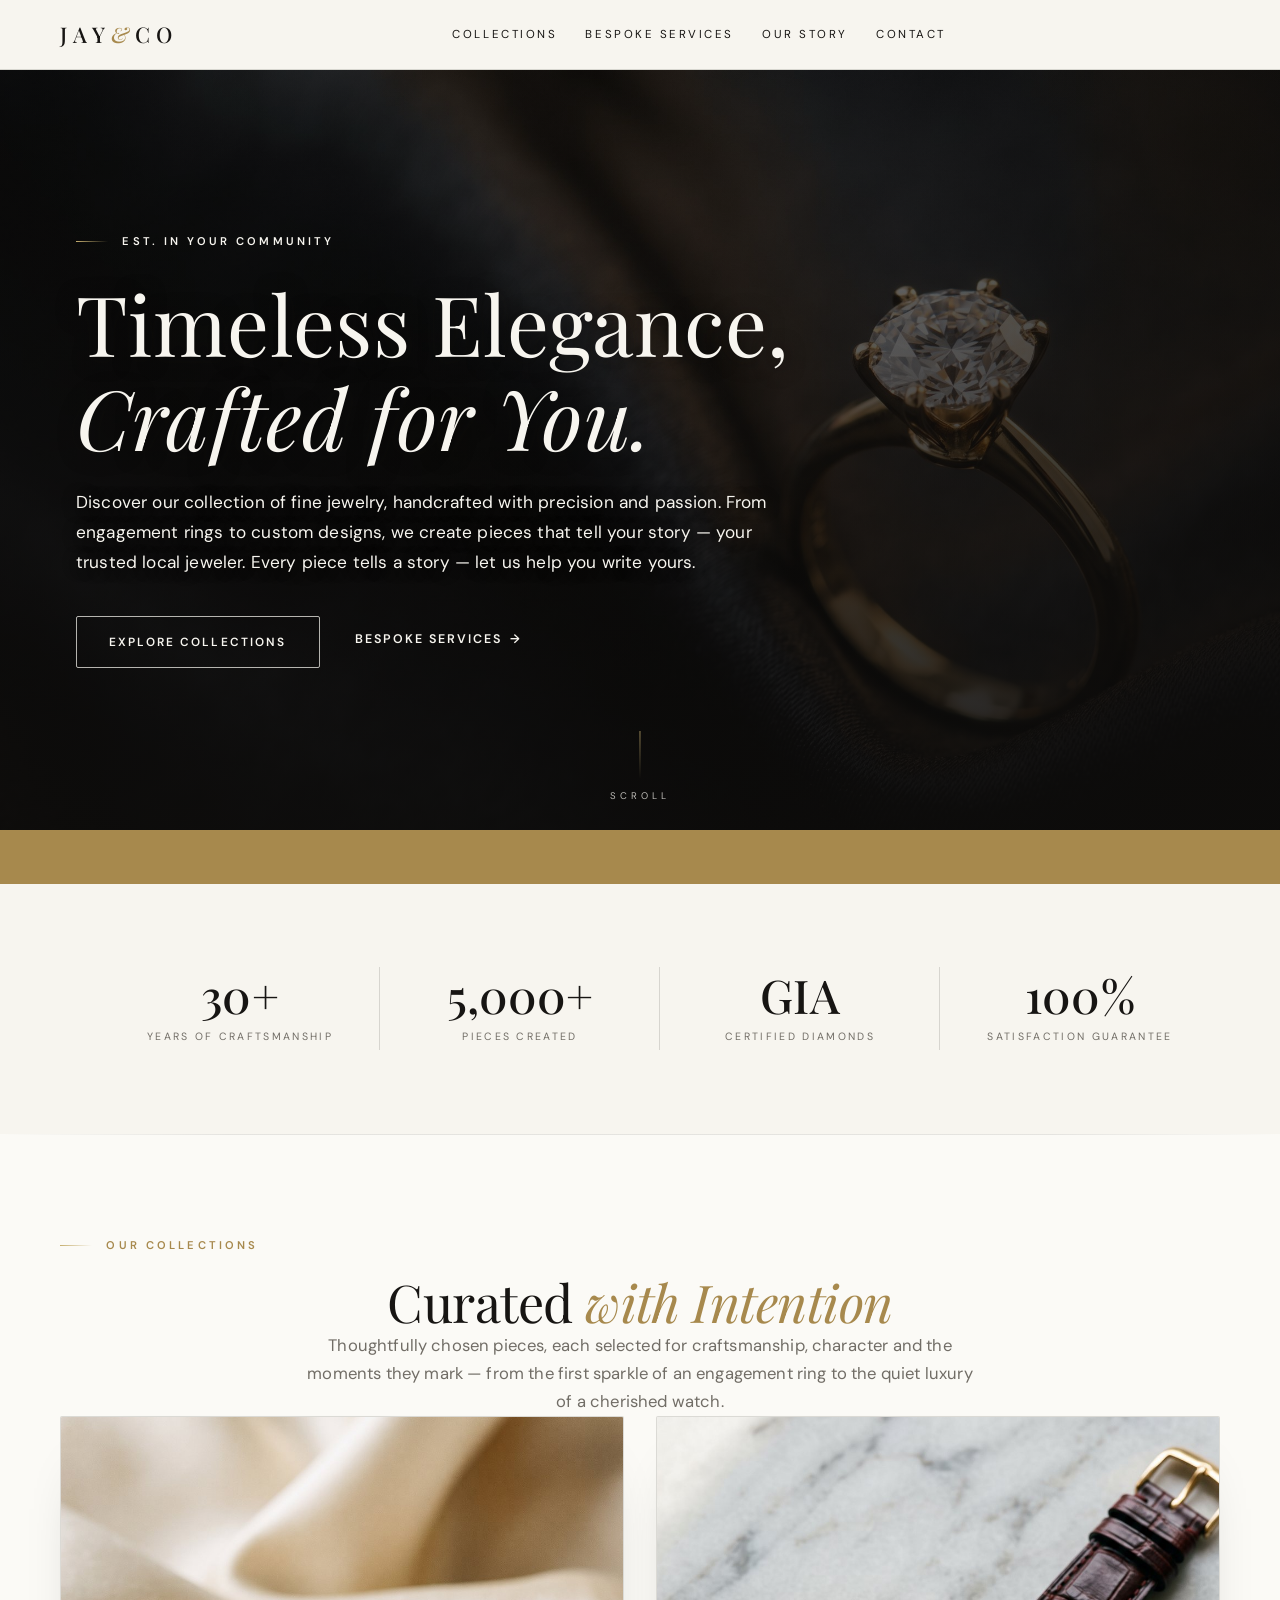
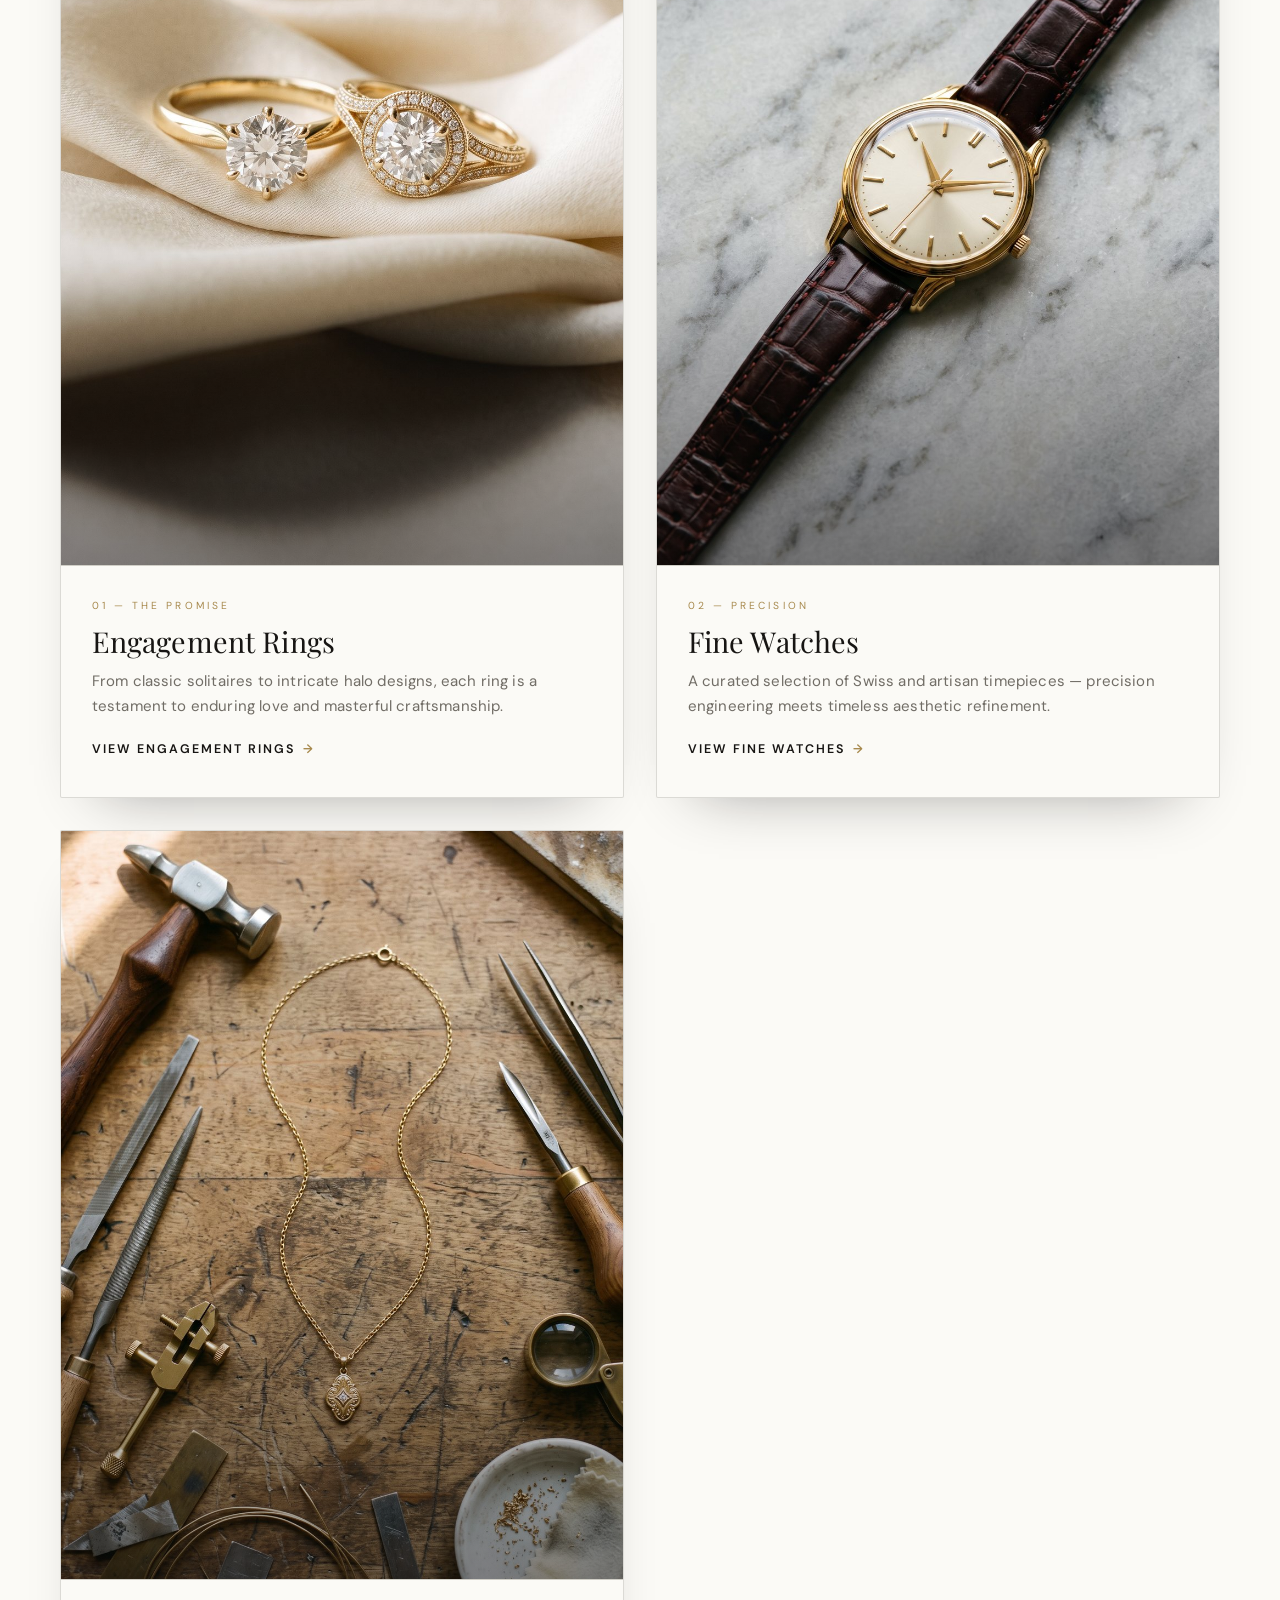
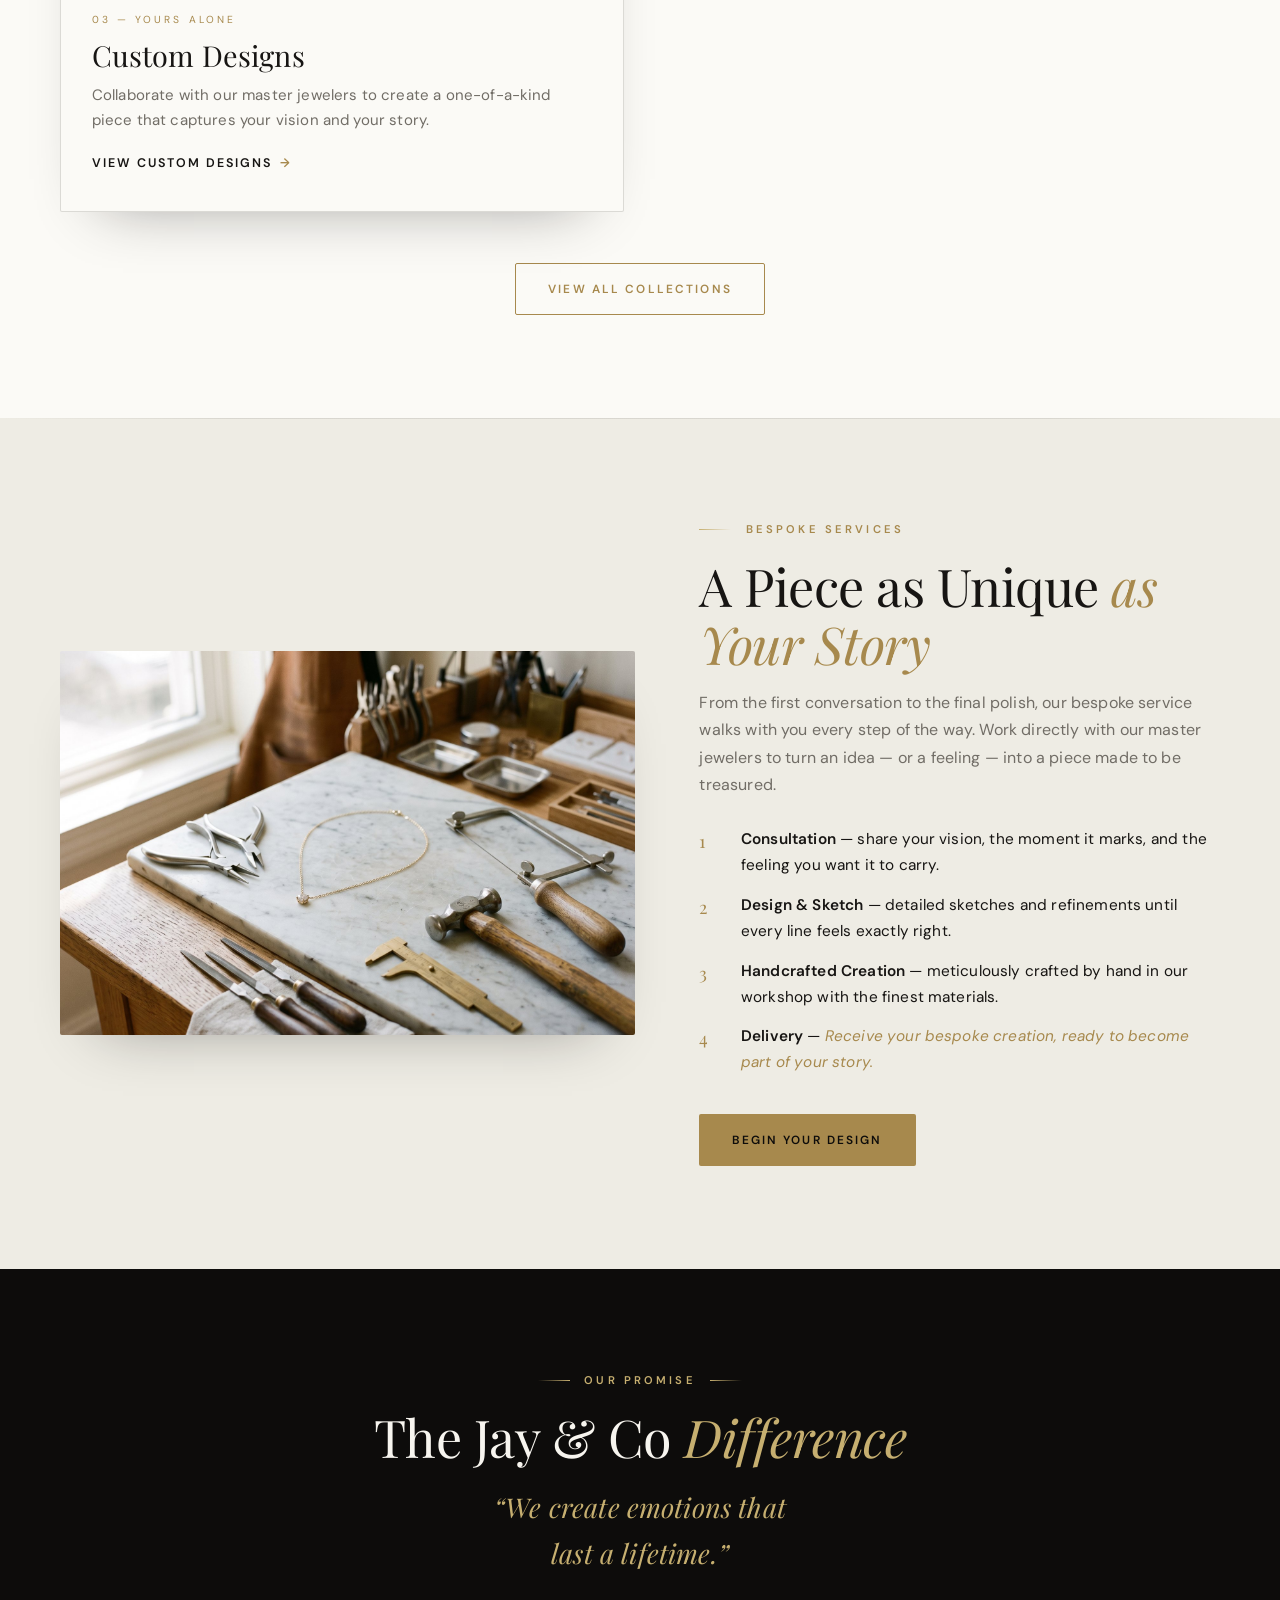
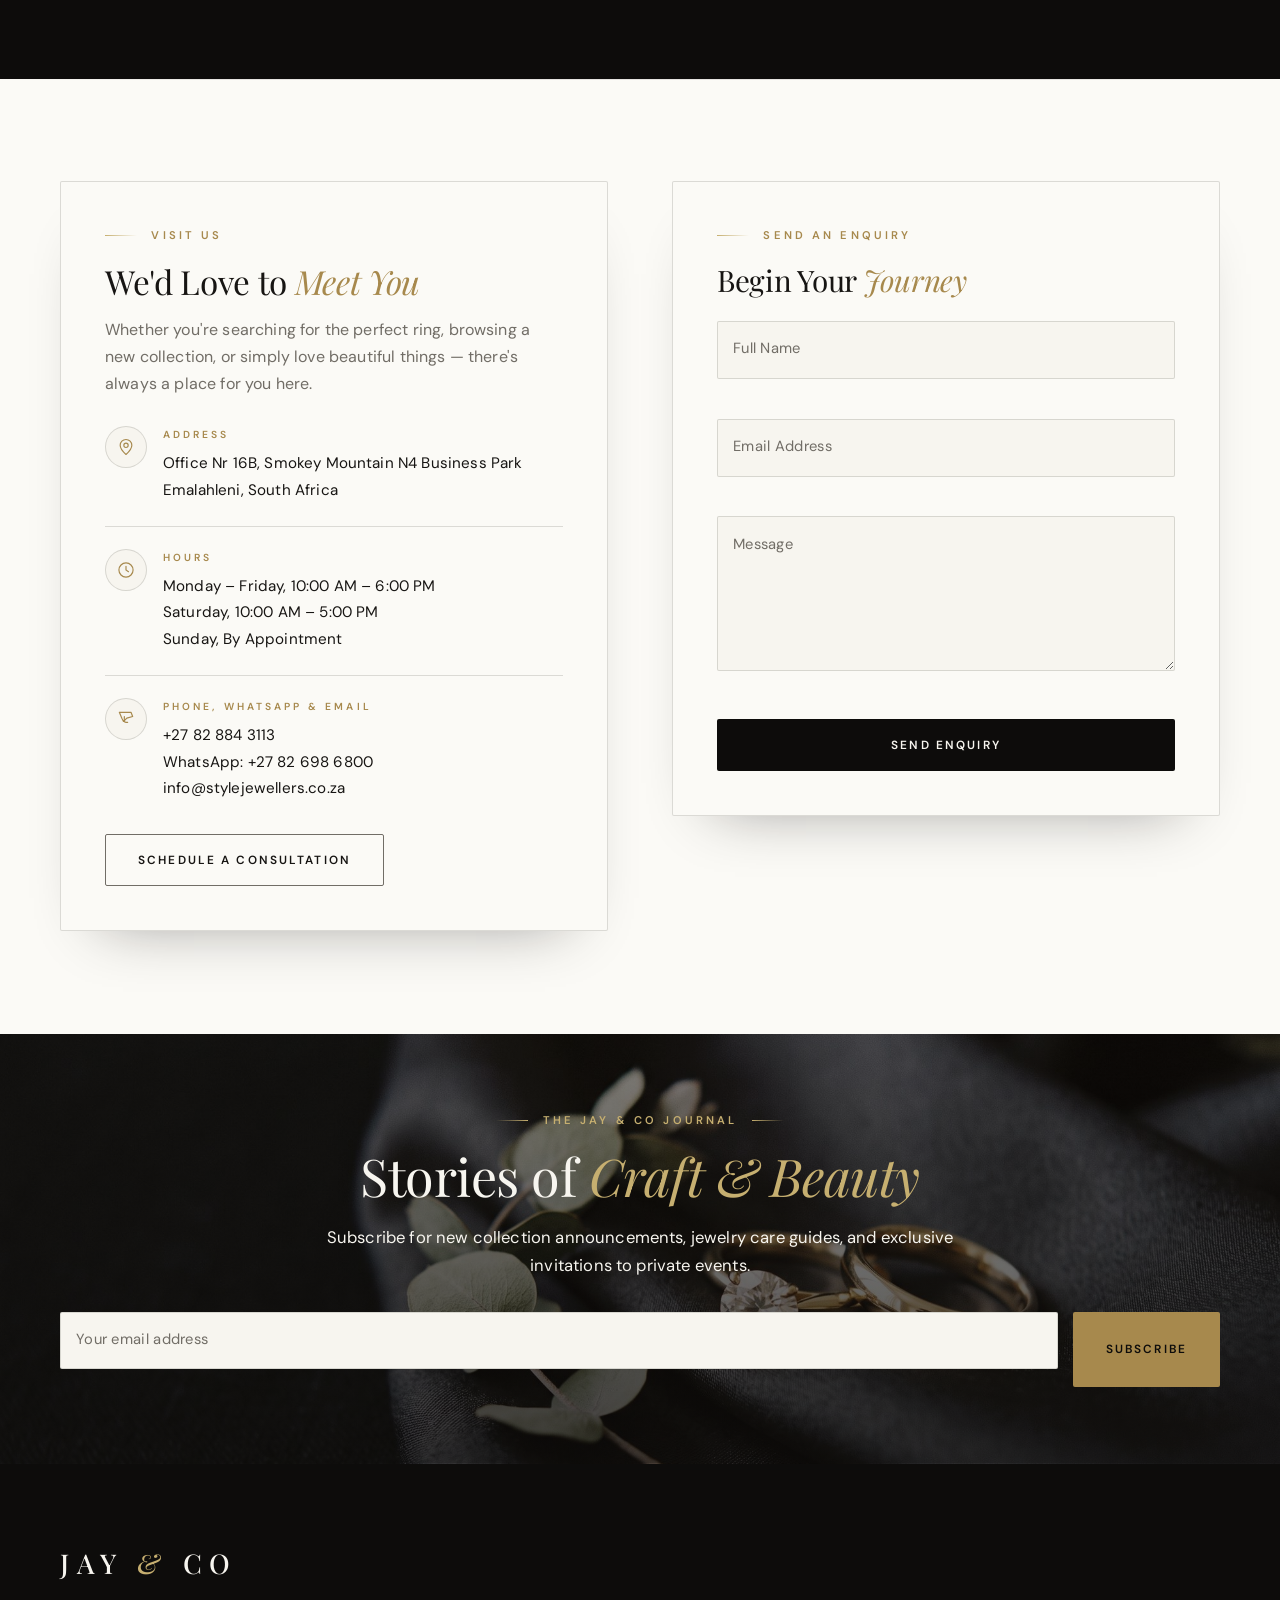
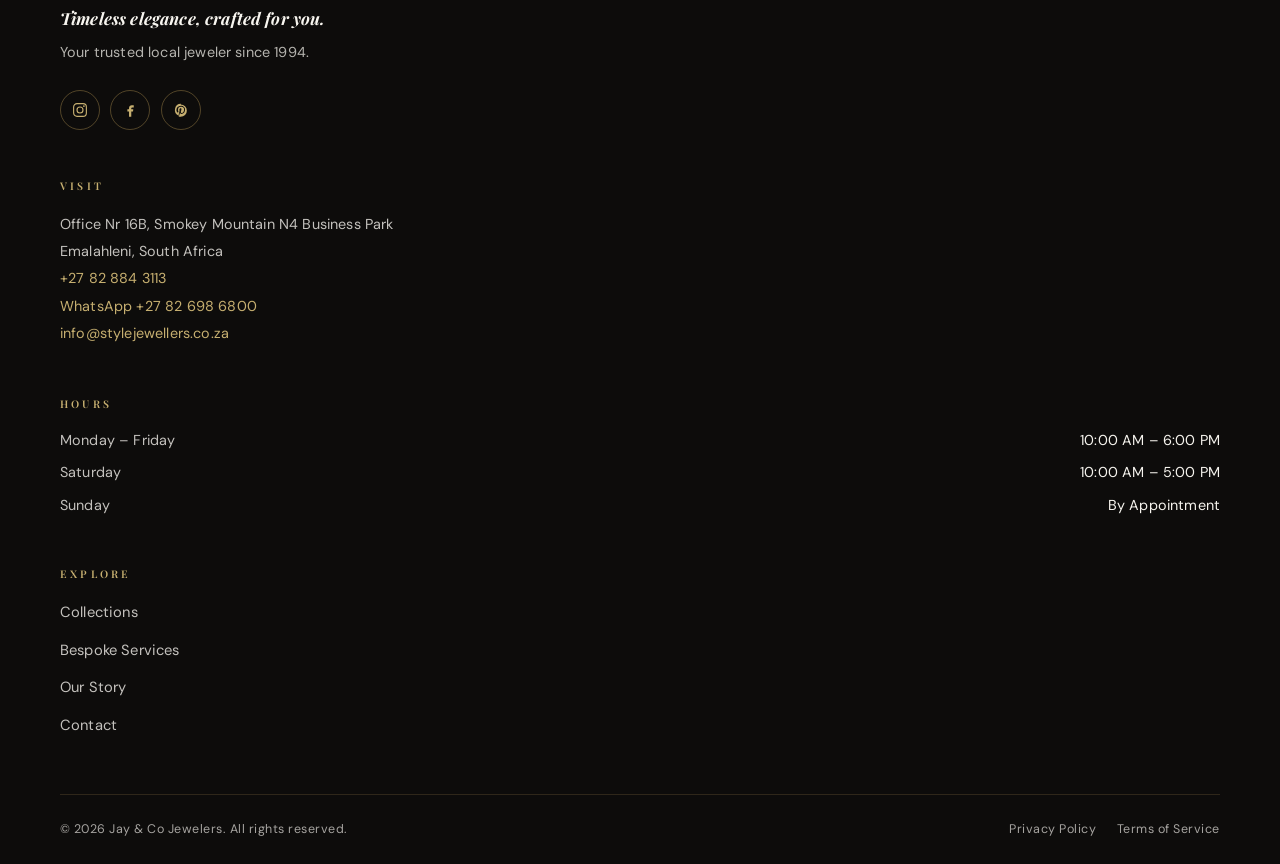
==== commit 0b0f707b: "Fix duplicated form labels, route enquiries to WhatsApp, and use the real business details The float" ====
--- a/index.html
+++ b/index.html
@@ -3,219 +3,139 @@
 <head>
   <meta charset="utf-8">
   <meta name="viewport" content="width=device-width, initial-scale=1">
-
-  <title>Jay &amp; Co Jewellers — Fine Jewellery &amp; Bespoke Craftsmanship Since 1994</title>
-  <meta name="description" content="Jay &amp; Co Jewellers — one family, two generations, over three decades of jewellery. Bespoke engagement rings, ethically sourced diamonds and timeless craftsmanship in Emalahleni.">
+  <title>Jay &amp; Co Jewelers — Timeless Elegance, Crafted for You.</title>
+  <meta name="description" content="Jay &amp; Co Jewelers — discovering fine jewelry, handcrafted with precision and passion. From engagement rings to custom designs, we create pieces that tell your story.">
   <meta name="author" content="Jay &amp; Co Jewelers">
   <meta name="robots" content="index, follow, max-image-preview:large">
-  <meta name="theme-color" content="#FCFBF8">
-  <link rel="canonical" href="https://stylejewellers.co.za/">
-
-  <!-- Security -->
-  <meta name="referrer" content="strict-origin-when-cross-origin">
-  <meta http-equiv="Content-Security-Policy" content="default-src 'self'; img-src 'self' data:; script-src 'self'; style-src 'self' 'unsafe-inline'; font-src 'self'; connect-src 'self'; manifest-src 'self'; media-src 'self'; object-src 'none'; base-uri 'self'; form-action 'self'">
-  <meta http-equiv="X-Content-Type-Options" content="nosniff">
-
-  <!-- Open Graph / Twitter -->
-  <meta property="og:type" content="website">
-  <meta property="og:site_name" content="Jay &amp; Co Jewelers">
-  <meta property="og:title" content="Jay &amp; Co Jewelers — Timeless Elegance, Crafted for You.">
-  <meta property="og:description" content="Bespoke engagement rings, ethically sourced diamonds and timeless craftsmanship from one family since 1994 — Jay &amp; Co Jewellers, Emalahleni.">
-  <meta property="og:url" content="https://stylejewellers.co.za/">
-  <meta property="og:image" content="https://stylejewellers.co.za/assets/img/social-card.png">
-  <meta property="og:image:width" content="1200">
-  <meta property="og:image:height" content="630">
-  <meta property="og:image:alt" content="Jay &amp; Co Jewellers — Fine Jewellers, Est. 1994">
-  <meta name="twitter:card" content="summary_large_image">
-  <meta name="twitter:title" content="Jay &amp; Co Jewelers — Timeless Elegance, Crafted for You.">
-  <meta name="twitter:description" content="Bespoke engagement rings, ethically sourced diamonds and timeless craftsmanship from one family since 1994.">
-  <meta name="twitter:image" content="https://stylejewellers.co.za/assets/img/social-card.png">
-
-  <!-- Icons -->
+  <meta name="theme-color" content="#f7f5ef">
+  <link rel="canonical" href="https://jayandcojewelers.com/">
   <link rel="icon" href="favicon.svg" type="image/svg+xml">
   <link rel="icon" href="favicon.ico" sizes="48x48">
   <link rel="icon" href="favicon-32x32.png" sizes="32x32" type="image/png">
   <link rel="icon" href="favicon-16x16.png" sizes="16x16" type="image/png">
-  <link rel="apple-touch-icon" href="assets/img/apple-touch-icon.png">
   <link rel="manifest" href="site.webmanifest">
-  <meta name="apple-mobile-web-app-capable" content="yes">
-  <meta name="apple-mobile-web-app-status-bar-style" content="black-translucent">
-
-  <link rel="preload" href="assets/fonts/playfair-display-latin.woff2" as="font" type="font/woff2" crossorigin>
-  <link rel="preload" href="assets/fonts/inter-latin.woff2" as="font" type="font/woff2" crossorigin>
+  <link rel="preconnect" href="https://fonts.googleapis.com">
+  <link rel="preconnect" href="https://fonts.gstatic.com" crossorigin>
+  <link href="https://fonts.googleapis.com/css2?family=DM+Sans:wght@400;500;600&family=Playfair+Display:ital,wght@0,400;0,500;1,400;1,500&display=swap" rel="stylesheet">
   <link rel="stylesheet" href="assets/css/styles.css">
-
-  <!-- Structured data: local jewelry store -->
   <script type="application/ld+json">
   {
     "@context": "https://schema.org",
     "@type": "JewelryStore",
     "name": "Jay & Co Jewellers",
-    "image": "https://stylejewellers.co.za/assets/img/social-card.png",
-    "url": "https://stylejewellers.co.za/",
+    "description": "Fine jewellery and bespoke craftsmanship — engagement rings, custom designs and fine watches. A family legacy since 1994.",
+    "url": "https://jayandcojewelers.com/",
     "telephone": "+27828843113",
     "email": "info@stylejewellers.co.za",
-    "priceRange": "$$$",
     "foundingDate": "1994",
-    "slogan": "We create emotions that last a lifetime.",
     "address": {
       "@type": "PostalAddress",
       "streetAddress": "Office Nr 16B, Smokey Mountain N4 Business Park",
       "addressLocality": "Emalahleni",
-      "addressRegion": "Mpumalanga",
       "addressCountry": "ZA"
     },
     "openingHoursSpecification": [
-      { "@type": "OpeningHoursSpecification", "dayOfWeek": ["Monday","Tuesday","Wednesday","Thursday","Friday"], "opens": "10:00", "closes": "18:00" },
+      { "@type": "OpeningHoursSpecification", "dayOfWeek": ["Monday", "Tuesday", "Wednesday", "Thursday", "Friday"], "opens": "10:00", "closes": "18:00" },
       { "@type": "OpeningHoursSpecification", "dayOfWeek": "Saturday", "opens": "10:00", "closes": "17:00" }
     ]
   }
   </script>
 </head>
-
 <body>
   <a class="skip-link" href="#main">Skip to content</a>
 
-  <!-- ===================================================== NAVIGATION -->
-  <header class="nav" id="top">
-    <div class="nav__inner container">
-      <a class="brand" href="#top" aria-label="Jay and Co Jewelers — home">
-        <img class="brand__mark" src="assets/img/logo-mark-192.webp" width="40" height="40"
-             alt="" aria-hidden="true" decoding="async">
-        <span class="brand__text">
-          <span class="brand__name">Jay <span class="brand__amp">&amp;</span> Co</span>
-          <span class="brand__sub">Jewelers</span>
-        </span>
+  <!-- ===================== HEADER ===================== -->
+  <header class="header" id="top">
+    <div class="container header__inner">
+      <a class="brand" href="#top" aria-label="Jay &amp; Co Jewelers — home">
+        JAY <span class="brand__amp">&amp;</span> CO
       </a>
 
       <nav class="nav__links" aria-label="Primary navigation">
-        <a href="#collections">Collections</a>
-        <a href="#bespoke">Bespoke Services</a>
-        <a href="#story">Our Story</a>
-        <a href="#contact">Contact</a>
+        <a href="collections.html" data-nav="collections">Collections</a>
+        <a href="bespoke.html" data-nav="bespoke">Bespoke Services</a>
+        <a href="story.html" data-nav="story">Our Story</a>
+        <a href="contact.html" data-nav="contact">Contact</a>
       </nav>
 
-      <div class="nav__actions">
-        <a class="btn btn--whatsapp btn--sm" href="https://wa.me/27826986800?text=Hi%20Jay%20%26%20Co%20Jewellers%2C%20I%27d%20love%20to%20enquire%20about%20your%20jewellery." target="_blank" rel="noopener" aria-label="Chat with us on WhatsApp">
-          <svg class="btn__wa" viewBox="0 0 32 32" aria-hidden="true"><path fill="currentColor" d="M16 3C9.4 3 4 8.4 4 15c0 2.1.6 4.2 1.6 6L4 29l8.2-1.5c1.7.9 3.7 1.4 5.7 1.4h.1c6.6 0 12-5.4 12-12S22.6 3 16 3zm0 21.9c-1.8 0-3.6-.5-5.1-1.4l-.4-.2-4.9.9.9-4.8-.2-.4C5.1 17.4 4.6 16.2 4.6 15 4.6 9 9.6 4.6 16 4.6S27.4 9 27.4 15 22.4 24.9 16 24.9zm6.1-7.4c-.3-.2-2-1-2.3-1.1-.3-.1-.5-.2-.7.2-.2.3-.8 1.1-1 1.3-.2.2-.4.2-.7.1-.3-.2-1.4-.5-2.6-1.6-1-.9-1.6-1.9-1.8-2.3-.2-.3 0-.5.1-.7l.5-.6c.2-.2.2-.3.3-.6.1-.2 0-.4 0-.6-.1-.2-.7-1.8-1-2.4-.3-.6-.5-.5-.7-.5h-.6c-.2 0-.6.1-.9.4-.3.3-1.2 1.2-1.2 2.9 0 1.7 1.2 3.3 1.4 3.6.2.2 2.4 3.7 5.9 5.2.8.4 1.5.6 2 .7.8.3 1.6.2 2.2.1.7-.1 2-.8 2.3-1.6.3-.8.3-1.5.2-1.6-.1-.2-.3-.2-.6-.4z"/></svg>
-          <span class="btn__label">WhatsApp</span>
-        </a>
-        <a class="btn btn--outline btn--sm" href="#visit">Visit Us</a>
-        <button class="nav__toggle" type="button" aria-expanded="false" aria-controls="mobile-menu"
+      <div class="header__actions">
+        <button class="menu-toggle" type="button" aria-expanded="false" aria-controls="mobile-menu"
                 aria-label="Open menu" data-menu-toggle>
-          <span class="nav__toggle-bar"></span>
-          <span class="nav__toggle-bar"></span>
-          <span class="nav__toggle-bar"></span>
+          <span></span><span></span><span></span>
         </button>
       </div>
     </div>
-    <span class="nav__progress" data-scroll-progress aria-hidden="true"></span>
   </header>
 
-  <!-- Mobile menu -->
+  <!-- ===================== MOBILE MENU ===================== -->
   <div class="mobile-menu" id="mobile-menu" hidden>
     <nav class="mobile-menu__links" aria-label="Mobile navigation">
-      <a href="#collections">Collections</a>
-      <a href="#bespoke">Bespoke Services</a>
-      <a href="#story">Our Story</a>
-      <a href="#contact">Contact</a>
-      <a class="btn btn--gold mobile-menu__cta" href="#contact">Send an Enquiry</a>
-      <a class="btn btn--whatsapp mobile-menu__cta" href="https://wa.me/27826986800?text=Hi%20Jay%20%26%20Co%20Jewellers%2C%20I%27d%20love%20to%20enquire%20about%20your%20jewellery." target="_blank" rel="noopener">
-        <svg class="btn__wa" viewBox="0 0 32 32" aria-hidden="true"><path fill="currentColor" d="M16 3C9.4 3 4 8.4 4 15c0 2.1.6 4.2 1.6 6L4 29l8.2-1.5c1.7.9 3.7 1.4 5.7 1.4h.1c6.6 0 12-5.4 12-12S22.6 3 16 3zm0 21.9c-1.8 0-3.6-.5-5.1-1.4l-.4-.2-4.9.9.9-4.8-.2-.4C5.1 17.4 4.6 16.2 4.6 15 4.6 9 9.6 4.6 16 4.6S27.4 9 27.4 15 22.4 24.9 16 24.9zm6.1-7.4c-.3-.2-2-1-2.3-1.1-.3-.1-.5-.2-.7.2-.2.3-.8 1.1-1 1.3-.2.2-.4.2-.7.1-.3-.2-1.4-.5-2.6-1.6-1-.9-1.6-1.9-1.8-2.3-.2-.3 0-.5.1-.7l.5-.6c.2-.2.2-.3.3-.6.1-.2 0-.4 0-.6-.1-.2-.7-1.8-1-2.4-.3-.6-.5-.5-.7-.5h-.6c-.2 0-.6.1-.9.4-.3.3-1.2 1.2-1.2 2.9 0 1.7 1.2 3.3 1.4 3.6.2.2 2.4 3.7 5.9 5.2.8.4 1.5.6 2 .7.8.3 1.6.2 2.2.1.7-.1 2-.8 2.3-1.6.3-.8.3-1.5.2-1.6-.1-.2-.3-.2-.6-.4z"/></svg>
-        WhatsApp Us
-      </a>
-      <a class="btn btn--outline mobile-menu__cta" href="#visit">Visit Us</a>
+      <a href="#top" hidden>Home</a>
+      <a href="index.html#top">Home</a>
+      <a href="collections.html">Collections</a>
+      <a href="bespoke.html">Bespoke Services</a>
+      <a href="story.html">Our Story</a>
+      <a href="contact.html">Contact</a>
+      <a class="btn btn--outline mobile-menu__cta" href="contact.html">Send an Enquiry</a>
     </nav>
-    <p class="mobile-menu__meta">Office Nr 16B, Smokey Mountain N4 Business Park, Emalahleni · <a href="tel:+27828843113">+27 82 884 3113</a></p>
+    <p class="mobile-menu__meta">Jay &amp; Co Jewelers · Your trusted local jeweler · <a href="contact.html">Visit the contact page</a></p>
   </div>
 
   <main id="main">
 
-    <!-- ===================================================== HERO -->
+    <!-- ===================== HERO ===================== -->
     <section class="hero" id="hero">
-      <!-- Editorial jewelry artwork — swap this layer for a real campaign photo
-           (<img class="hero__photo">) when photography is ready. -->
-      <div class="hero__art" aria-hidden="true">
-        <div class="hero__glow"></div>
-        <svg class="hero__diamond" viewBox="0 0 640 640" fill="none" role="presentation">
-          <defs>
-            <linearGradient id="goldLine" x1="0" y1="0" x2="0" y2="1">
-              <stop offset="0" stop-color="#C5A059"/>
-              <stop offset=".55" stop-color="#A8842B"/>
-              <stop offset="1" stop-color="#8A6D1F"/>
-            </linearGradient>
-            <radialGradient id="coreGlow" cx=".5" cy=".45" r=".55">
-              <stop offset="0" stop-color="#D4AF37" stop-opacity=".3"/>
-              <stop offset="1" stop-color="#D4AF37" stop-opacity="0"/>
-            </radialGradient>
-            <filter id="soft" x="-40%" y="-40%" width="180%" height="180%">
-              <feGaussianBlur stdDeviation="6"/>
-            </filter>
-          </defs>
-
-          <circle cx="320" cy="330" r="250" fill="url(#coreGlow)"/>
-          <circle cx="320" cy="330" r="228" stroke="rgba(184,145,47,.4)" stroke-width="1"/>
-          <circle cx="320" cy="330" r="272" stroke="rgba(184,145,47,.24)" stroke-width="1" stroke-dasharray="2 10"/>
-
-          <g stroke="url(#goldLine)" stroke-width="2" stroke-linejoin="round"
-             fill="rgba(212,175,55,.05)">
-            <path d="M130 300 L230 210 L410 210 L510 300 L320 520 Z"/>
-            <path d="M130 300 H510"/>
-            <path d="M230 210 L265 300 M230 210 L175 300 M410 210 L375 300 M410 210 L465 300"/>
-            <path d="M175 300 L320 520 M265 300 L320 520 M375 300 L320 520 M465 300 L320 520"/>
-            <path d="M130 300 L320 520 M510 300 L320 520"/>
-            <path d="M141 291 L239 219 M499 291 L401 219" opacity=".5"/>
-          </g>
-
-          <g fill="#B8912F">
-            <path class="sparkle s1" d="M470 168 q4 22 26 26 q-22 4 -26 26 q-4 -22 -26 -26 q22 -4 26 -26 Z"/>
-            <path class="sparkle s2" d="M164 208 q3 16 19 19 q-16 3 -19 19 q-3 -16 -19 -19 q16 -3 19 -19 Z" opacity=".8"/>
-            <path class="sparkle s3" d="M520 420 q2 12 14 14 q-12 2 -14 14 q-2 -12 -14 -14 q12 -2 14 -14 Z" opacity=".65"/>
-          </g>
-        </svg>
-
-        <div class="hero__bokeh">
-          <span></span><span></span><span></span><span></span><span></span><span></span>
-        </div>
-      </div>
-      <div class="hero__vignette" aria-hidden="true"></div>
-      <div class="grain" aria-hidden="true"></div>
-
+      <div class="hero__bg" aria-hidden="true"></div>
       <div class="container hero__content">
-        <p class="badge" data-reveal>Est. 1994 <span class="badge__dot">•</span> 32 Years of Excellence</p>
+        <p class="eyebrow hero__eyebrow" data-reveal>Est. in your community</p>
 
         <h1 class="hero__title" data-reveal>
           Timeless Elegance,<br>
           <em>Crafted for You.</em>
         </h1>
 
-        <p class="hero__sub" data-reveal>
-          Discover our collection of fine jewelry, handcrafted with precision and passion. From
-          engagement rings to custom designs, we create pieces that tell your story — your trusted
-          local jeweler.
+        <p class="hero__body" data-reveal>
+          Discover our collection of fine jewelry, handcrafted with precision and passion. From engagement rings to custom designs, we create pieces that tell your story — your trusted local jeweler. Every piece tells a story — let us help you write yours.
         </p>
 
         <div class="hero__ctas" data-reveal>
-          <a class="btn btn--gold" href="#collections">
+          <a class="btn btn--outline" href="collections.html">
             Explore Collections
-            <svg viewBox="0 0 24 24" aria-hidden="true" class="btn__icon"><path d="M5 12h14M13 6l6 6-6 6" fill="none" stroke="currentColor" stroke-width="1.6" stroke-linecap="round" stroke-linejoin="round"/></svg>
           </a>
-          <a class="link-arrow" href="#bespoke">Bespoke Services <span class="link-arrow__glyph" aria-hidden="true">→</span></a>
+          <a class="link-arrow" href="bespoke.html">
+            Bespoke Services <span class="link-arrow__glyph" aria-hidden="true">→</span>
+          </a>
         </div>
       </div>
 
       <a class="hero__scroll" href="#stats" aria-label="Scroll to content">
-        <span class="hero__scroll-line"></span>
+        <span class="hero__scroll-line" aria-hidden="true"></span>
         Scroll
       </a>
     </section>
 
-    <!-- ===================================================== STATS -->
+    <!-- ===================== MARQUEE ===================== -->
+    <div class="marquee" aria-label="What we offer" role="marquee">
+      <div class="marquee__track">
+        <span class="marquee__item">Bespoke Design<span class="marquee__sep">◆</span></span>
+        <span class="marquee__item">Timeless craftmanship<span class="marquee__sep">◆</span></span>
+        <span class="marquee__item">Jewellery made to be treasured<span class="marquee__sep">◆</span></span>
+        <span class="marquee__item">Engagement Rings<span class="marquee__sep">◆</span></span>
+        <span class="marquee__item">Ethically sourced diamonds<span class="marquee__sep">◆</span></span>
+        <span class="marquee__item">Bespoke Design<span class="marquee__sep">◆</span></span>
+        <span class="marquee__item">Timeless craftmanship<span class="marquee__sep">◆</span></span>
+        <span class="marquee__item">Jewellery made to be treasured<span class="marquee__sep">◆</span></span>
+        <span class="marquee__item">Engagement Rings<span class="marquee__sep">◆</span></span>
+        <span class="marquee__item">Ethically sourced diamonds<span class="marquee__sep">◆</span></span>
+      </div>
+    </div>
+
+    <!-- ===================== STATS ===================== -->
     <section class="stats" id="stats" aria-label="By the numbers">
       <div class="container">
         <ul class="stats__grid">
           <li class="stat" data-reveal>
-            <span class="stat__value" data-count="32">32</span>
+            <span class="stat__value" data-count="30" data-suffix="+">30+</span>
             <span class="stat__label">Years of Craftsmanship</span>
           </li>
           <li class="stat" data-reveal>
@@ -234,301 +154,180 @@
       </div>
     </section>
 
-    <!-- ===================================================== COLLECTIONS -->
+    <!-- ===================== COLLECTIONS ===================== -->
     <section class="section collections" id="collections">
       <div class="container">
-        <header class="section__head" data-reveal>
-          <p class="eyebrow">Our Collections</p>
-          <h2 class="section__title">Curated <em>with Intention</em></h2>
-          <p class="section__lead">
-            From the moment of engagement to a lifetime of cherished occasions — each piece is
-            selected, studied and finished by hand.
+        <div class="collections__head">
+          <p class="eyebrow" data-reveal>Our Collections</p>
+          <h2 class="section__title" data-reveal>Curated <em>with Intention</em></h2>
+          <p class="section__lead collections__lead" data-reveal>
+            Thoughtfully chosen pieces, each selected for craftsmanship, character and the moments they mark — from the first sparkle of an engagement ring to the quiet luxury of a cherished watch.
           </p>
-        </header>
+        </div>
 
         <div class="collections__grid">
-          <!-- 1 -->
-          <article class="card card--tall" data-reveal>
+          <article class="card" data-reveal>
             <div class="card__media">
-              <svg viewBox="0 0 400 320" class="card__art" aria-hidden="true">
-                <defs>
-                  <radialGradient id="ringGlow" cx=".5" cy=".38" r=".5">
-                    <stop offset="0" stop-color="#E5C558" stop-opacity=".22"/>
-                    <stop offset="1" stop-color="#E5C558" stop-opacity="0"/>
-                  </radialGradient>
-                </defs>
-                <rect width="400" height="320" fill="url(#ringGlow)"/>
-                <g fill="none" stroke="#B8912F" stroke-width="1.6" opacity=".95">
-                  <circle cx="200" cy="200" r="78"/>
-                  <circle cx="200" cy="200" r="66" opacity=".45"/>
-                  <path d="M170 118 l14 -22 h32 l14 22 -30 26 Z"/>
-                  <path d="M170 118 h60 M200 96 l-30 22 30 26 30 -26 Z" opacity=".7"/>
-                  <path d="M184 96 l16 -14 16 14"/>
-                  <path d="M200 144 v14"/>
-                </g>
-                <g fill="#C5A059" opacity=".9">
-                  <path class="sparkle" d="M286 96 q3 15 18 18 q-15 3 -18 18 q-3 -15 -18 -18 q15 -3 18 -18 Z"/>
-                </g>
-              </svg>
+              <img src="assets/collection-engagement-rings.jpg" alt="Engagement rings — fine jewelry collection" loading="lazy" decoding="async">
             </div>
             <div class="card__body">
               <p class="card__kicker">01 — The Promise</p>
               <h3 class="card__title">Engagement Rings</h3>
               <p class="card__text">
-                From classic solitaires to intricate halo designs, each ring is a testament to
-                enduring love and masterful craftsmanship.
+                From classic solitaires to intricate halo designs, each ring is a testament to enduring love and masterful craftsmanship.
               </p>
-              <a class="link-arrow" href="#contact">View Engagement Rings <span class="link-arrow__glyph" aria-hidden="true">→</span></a>
+              <a class="link-arrow card__link" href="contact.html">
+                View Engagement Rings <span class="link-arrow__glyph" aria-hidden="true">→</span>
+              </a>
             </div>
           </article>
 
-          <!-- 2 -->
-          <article class="card card--offset" data-reveal>
+          <article class="card" data-reveal>
             <div class="card__media">
-              <svg viewBox="0 0 400 260" class="card__art" aria-hidden="true">
-                <rect width="400" height="260" fill="rgba(212,175,55,.04)"/>
-                <g fill="none" stroke="#B8912F" stroke-width="1.6" opacity=".95">
-                  <circle cx="200" cy="130" r="58"/>
-                  <circle cx="200" cy="130" r="48" opacity=".45"/>
-                  <path d="M200 130 V96 M200 130 l24 14"/>
-                  <path d="M176 78 l-8 -20 h64 l-8 20 M176 182 l-8 20 h64 l-8 -20"/>
-                  <path d="M262 120 h10 v20 h-10" />
-                  <circle cx="200" cy="130" r="3" fill="#B8912F"/>
-                </g>
-                <g fill="#C5A059" opacity=".9">
-                  <path class="sparkle" d="M300 74 q2 12 14 14 q-12 2 -14 14 q-2 -12 -14 -14 q12 -2 14 -14 Z"/>
-                </g>
-              </svg>
+              <img src="assets/collection-watches.jpg" alt="Fine watches — curated timepieces" loading="lazy" decoding="async">
             </div>
             <div class="card__body">
               <p class="card__kicker">02 — Precision</p>
               <h3 class="card__title">Fine Watches</h3>
               <p class="card__text">
-                A curated selection of Swiss and artisan timepieces — precision engineering meets
-                timeless aesthetic refinement.
+                A curated selection of Swiss and artisan timepieces — precision engineering meets timeless aesthetic refinement.
               </p>
-              <a class="link-arrow" href="#contact">View Fine Watches <span class="link-arrow__glyph" aria-hidden="true">→</span></a>
+              <a class="link-arrow card__link" href="contact.html">
+                View Fine Watches <span class="link-arrow__glyph" aria-hidden="true">→</span>
+              </a>
             </div>
           </article>
 
-          <!-- 3 -->
           <article class="card" data-reveal>
             <div class="card__media">
-              <svg viewBox="0 0 400 260" class="card__art" aria-hidden="true">
-                <rect width="400" height="260" fill="rgba(212,175,55,.04)"/>
-                <g fill="none" stroke="#B8912F" stroke-width="1.6" opacity=".95">
-                  <path d="M120 150 L170 96 h60 l50 54 -80 74 Z"/>
-                  <path d="M120 150 h180 M170 96 l18 54 42 0 18 -54" opacity=".6"/>
-                  <path d="M188 150 l-68 66 M230 150 l68 66" opacity=".6"/>
-                  <path d="M300 60 l40 40 M318 56 l-4 26 26 -4" opacity=".8"/>
-                </g>
-                <g fill="#C5A059" opacity=".9">
-                  <path class="sparkle" d="M96 76 q2 12 14 14 q-12 2 -14 14 q-2 -12 -14 -14 q12 -2 14 -14 Z"/>
-                </g>
-              </svg>
+              <img src="assets/collection-custom-designs.jpg" alt="Custom designs — bespoke jewelry" loading="lazy" decoding="async">
             </div>
             <div class="card__body">
               <p class="card__kicker">03 — Yours Alone</p>
               <h3 class="card__title">Custom Designs</h3>
               <p class="card__text">
-                Collaborate with our master jewelers to create a one-of-a-kind piece that captures
-                your vision and story.
+                Collaborate with our master jewelers to create a one-of-a-kind piece that captures your vision and your story.
               </p>
-              <a class="link-arrow" href="#bespoke">View Custom Designs <span class="link-arrow__glyph" aria-hidden="true">→</span></a>
+              <a class="link-arrow card__link" href="bespoke.html">
+                View Custom Designs <span class="link-arrow__glyph" aria-hidden="true">→</span>
+              </a>
             </div>
           </article>
         </div>
-      </div>
-    </section>
-
-    <!-- ===================================================== BESPOKE -->
-    <section class="section bespoke" id="bespoke">
-      <div class="container">
-        <header class="section__head section__head--split" data-reveal>
-          <div>
+
+        <div class="collections__cta" data-reveal>
+          <a class="btn btn--outline" href="collections.html">
+            View All Collections
+          </a>
+        </div>
+      </div>
+    </section>
+
+    <!-- ===================== BESPOKE SPLIT ===================== -->
+    <section class="section bespoke-split" id="bespoke">
+      <div class="container">
+        <div class="bespoke-split__grid">
+          <div class="bespoke-split__image" data-reveal>
+            <img src="assets/bespoke.jpg" alt="Bespoke atelier — custom jewelry crafted by hand" loading="lazy" decoding="async">
+          </div>
+
+          <div class="bespoke-split__text" data-reveal>
             <p class="eyebrow">Bespoke Services</p>
             <h2 class="section__title">A Piece as Unique <em>as Your Story</em></h2>
+            <p class="bespoke-split__body">
+              From the first conversation to the final polish, our bespoke service walks with you every step of the way. Work directly with our master jewelers to turn an idea — or a feeling — into a piece made to be treasured.
+            </p>
+
+            <ol class="bespoke-steps">
+              <li><strong>Consultation</strong> — share your vision, the moment it marks, and the feeling you want it to carry.</li>
+              <li><strong>Design &amp; Sketch</strong> — detailed sketches and refinements until every line feels exactly right.</li>
+              <li><strong>Handcrafted Creation</strong> — meticulously crafted by hand in our workshop with the finest materials.</li>
+              <li><strong>Delivery</strong> — <em>Receive your bespoke creation, ready to become part of your story.</em></li>
+            </ol>
+
+            <div class="bespoke-split__cta">
+              <a class="btn" href="contact.html">Begin Your Design</a>
+            </div>
           </div>
-          <p class="section__lead">
-            Our bespoke service transforms your vision into a wearable work of art. Working directly
-            with our master jewelers, you'll be involved in every step.
-          </p>
-        </header>
-
-        <ol class="steps">
-          <li class="step" data-reveal>
-            <span class="step__num">01</span>
-            <div class="step__icon" aria-hidden="true">
-              <svg viewBox="0 0 24 24"><path d="M21 11.5a8.4 8.4 0 0 1-9 8.4L3 21l1.2-4.2A8.4 8.4 0 1 1 21 11.5Z" fill="none" stroke="currentColor" stroke-width="1.4" stroke-linejoin="round"/></svg>
-            </div>
-            <h3 class="step__title">Consultation</h3>
-            <p class="step__text">A personal conversation to understand your vision, occasion and budget — over coffee, at your pace.</p>
-          </li>
-          <li class="step" data-reveal>
-            <span class="step__num">02</span>
-            <div class="step__icon" aria-hidden="true">
-              <svg viewBox="0 0 24 24"><path d="M4 20l4.5-1 10-10a2.1 2.1 0 0 0-3-3l-10 10L4 20Z M14 6l3 3" fill="none" stroke="currentColor" stroke-width="1.4" stroke-linecap="round" stroke-linejoin="round"/></svg>
-            </div>
-            <h3 class="step__title">Design &amp; Sketch</h3>
-            <p class="step__text">Detailed sketches and 3D renderings for your approval, refined until every line feels right.</p>
-          </li>
-          <li class="step" data-reveal>
-            <span class="step__num">03</span>
-            <div class="step__icon" aria-hidden="true">
-              <svg viewBox="0 0 24 24"><path d="M12 2.8 20 8l-8 5.2L4 8l8-5.2Z M4 8v8l8 5.2 8-5.2V8 M12 13.2v8" fill="none" stroke="currentColor" stroke-width="1.4" stroke-linejoin="round"/></svg>
-            </div>
-            <h3 class="step__title">Handcrafted Creation</h3>
-            <p class="step__text">Meticulously crafted by hand using the finest metals and certified stones, in our workshop.</p>
-          </li>
-          <li class="step" data-reveal>
-            <span class="step__num">04</span>
-            <div class="step__icon" aria-hidden="true">
-              <svg viewBox="0 0 24 24"><path d="M20.5 12a8.5 8.5 0 1 1-2.6-6.1 M20.5 4v5h-5" fill="none" stroke="currentColor" stroke-width="1.4" stroke-linecap="round" stroke-linejoin="round"/></svg>
-            </div>
-            <h3 class="step__title">Lifetime Care</h3>
-            <p class="step__text">Complimentary cleaning, resizing and repairs — a promise that lasts as long as the piece.</p>
-          </li>
-        </ol>
-
-        <div class="section__cta" data-reveal>
-          <a class="btn btn--gold" href="#contact">
-            Begin Your Design
-            <svg viewBox="0 0 24 24" aria-hidden="true" class="btn__icon"><path d="M5 12h14M13 6l6 6-6 6" fill="none" stroke="currentColor" stroke-width="1.6" stroke-linecap="round" stroke-linejoin="round"/></svg>
-          </a>
-        </div>
-      </div>
-    </section>
-
-    <!-- ===================================================== OUR STORY / DIFFERENCE -->
-    <section class="section story" id="story">
-      <div class="container">
-        <header class="section__head" data-reveal>
-          <p class="eyebrow">Our Story</p>
-          <h2 class="section__title">The Jay &amp; Co <em>Difference</em></h2>
-          <p class="section__lead">
-            Timeless craftsmanship, exceptional ethically sourced diamonds, and jewellery made to be
-            treasured — carried by one family since 1994.
-          </p>
-        </header>
-
-        <div class="story" data-reveal>
-          <p>
-            In 1994, Jay Naidoo opened the doors of Style Jewellers with a promise built on
-            craftsmanship, trust and a passion for fine jewellery. What started as a jewellery store
-            grew into a family legacy — pieces that carry meaning, celebrate milestones and become
-            part of a family's story.
-          </p>
-          <p>
-            In 2018 the next chapter began when Jay's son, Rev Naidoo, joined the business — fresh
-            ideas and modern creativity, alongside the same dedication to quality. Two generations
-            working side by side, serving customers who now return with their own children.
-          </p>
-          <p>
-            Today, Style Jewellers is <strong>Jay &amp; Co Jewellers</strong> — one family, two
-            generations, over three decades of jewellery. Continuing the legacy, one piece at a time.
-          </p>
-        </div>
-
-        <div class="pillars">
-          <article class="pillar" data-reveal>
-            <div class="pillar__icon" aria-hidden="true">
-              <svg viewBox="0 0 32 32"><path d="M8 12.5 12.5 8h7L24 12.5 16 24 8 12.5Z M8 12.5h16 M12.5 8 16 12.5 19.5 8 M16 12.5V24" fill="none" stroke="currentColor" stroke-width="1.3" stroke-linejoin="round"/></svg>
-            </div>
-            <h3 class="pillar__title">Certified Diamonds</h3>
-            <p class="pillar__text">Independently certified by GIA/AGS, guaranteeing quality and ethical sourcing in every stone we set.</p>
-          </article>
-
-          <article class="pillar" data-reveal>
-            <div class="pillar__icon" aria-hidden="true">
-              <svg viewBox="0 0 32 32"><path d="M6 26 14 18 M11 13l8-8 5 5-8 8-5-5Z M18.5 9.5l4-4a2 2 0 0 1 3 3l-4 4 M14 18l-3-3-5 8 8-5Z" fill="none" stroke="currentColor" stroke-width="1.3" stroke-linecap="round" stroke-linejoin="round"/></svg>
-            </div>
-            <h3 class="pillar__title">Master Craftsmanship</h3>
-            <p class="pillar__text">Decades of experience and an unwavering commitment to precision — every prong, every polish, by hand.</p>
-          </article>
-
-          <article class="pillar" data-reveal>
-            <div class="pillar__icon" aria-hidden="true">
-              <svg viewBox="0 0 32 32"><path d="M16 27s-9-5.5-9-12a5.5 5.5 0 0 1 9-4.3A5.5 5.5 0 0 1 25 15c0 6.5-9 12-9 12Z" fill="none" stroke="currentColor" stroke-width="1.3" stroke-linejoin="round"/><path d="M11 16h3l1.5-3 2 6 1.5-3h3" fill="none" stroke="currentColor" stroke-width="1.3" stroke-linecap="round" stroke-linejoin="round"/></svg>
-            </div>
-            <h3 class="pillar__title">Lifetime Care</h3>
-            <p class="pillar__text">Complimentary cleaning, resizing and inspections for life — because a Jay &amp; Co piece is for always.</p>
-          </article>
-        </div>
-
-        <figure class="quote" data-reveal>
-          <span class="quote__mark" aria-hidden="true">“</span>
-          <blockquote class="quote__text">
-            We don't just sell jewelry — we help you mark the moments that matter most.
-          </blockquote>
-          <figcaption class="quote__cite">Jay &amp; Co Jewelers <span class="quote__sep">—</span> Your Local Artisan</figcaption>
-        </figure>
-      </div>
-    </section>
-
-    <!-- ===================================================== VISIT + ENQUIRY -->
-    <section class="section visit" id="contact">
-      <div class="container">
-        <div class="visit__grid">
-          <!-- Left: location & hours -->
-          <div class="visit__info" id="visit" data-reveal>
-            <p class="eyebrow">Visit Us</p>
-            <h2 class="section__title section__title--left">Come See It <em>in the Light</em></h2>
-            <p class="section__lead section__lead--left">
-              Diamonds are best judged in person. Stop by our workshop — no appointment needed,
-              unless you'd like one.
+        </div>
+      </div>
+    </section>
+
+    <!-- ===================== DIFFERENCE ===================== -->
+    <section class="section difference" id="difference">
+      <div class="container">
+        <p class="eyebrow" data-reveal>Our Promise</p>
+        <h2 class="section__title" data-reveal>The Jay &amp; Co <em>Difference</em></h2>
+        <p class="section__lead quote" data-reveal>
+          “We create emotions that last a lifetime.”
+        </p>
+      </div>
+    </section>
+
+    <!-- ===================== HOME CONTACT ===================== -->
+    <section class="section home-contact" id="contact">
+      <div class="container">
+        <div class="home-contact__grid">
+
+          <div class="visit-card" data-reveal>
+            <p class="eyebrow visit-card__eyebrow">Visit Us</p>
+            <h2 class="section__title visit-card__title">We'd Love to <em>Meet You</em></h2>
+            <p class="visit-card__body">
+              Whether you're searching for the perfect ring, browsing a new collection, or simply love beautiful things — there's always a place for you here.
             </p>
 
-            <div class="info-block">
-              <div class="info-row">
-                <span class="info-row__icon" aria-hidden="true">
-                  <svg viewBox="0 0 24 24"><path d="M12 21s7-6.1 7-11a7 7 0 1 0-14 0c0 4.9 7 11 7 11Z" fill="none" stroke="currentColor" stroke-width="1.4"/><circle cx="12" cy="10" r="2.6" fill="none" stroke="currentColor" stroke-width="1.4"/></svg>
+            <div class="visit-card__info">
+              <div class="visit-info">
+                <span class="visit-info__icon" aria-hidden="true">
+                  <svg viewBox="0 0 24 24" fill="none" stroke="currentColor" stroke-width="1.4" stroke-linecap="round" stroke-linejoin="round"><path d="M12 21s7-6.1 7-11a7 7 0 1 0-14 0c0 4.9 7 11 7 11Z"/><circle cx="12" cy="10" r="2.6"/></svg>
                 </span>
                 <div>
-                  <h3 class="info-row__label">Address</h3>
-                  <address class="info-row__value">
-                    Jay &amp; Co Jewellers<br>
-                    Office Nr 16B, Smokey Mountain N4<br>
-                    Business Park, Emalahleni
-                  </address>
+                  <span class="visit-info__label">Address</span>
+                  <p class="visit-info__value">Office Nr 16B, Smokey Mountain N4 Business Park<br>Emalahleni, South Africa</p>
                 </div>
               </div>
 
-              <div class="info-row">
-                <span class="info-row__icon" aria-hidden="true">
-                  <svg viewBox="0 0 24 24"><circle cx="12" cy="12" r="8.5" fill="none" stroke="currentColor" stroke-width="1.4"/><path d="M12 7.5V12l3 2" fill="none" stroke="currentColor" stroke-width="1.4" stroke-linecap="round"/></svg>
+              <div class="visit-info">
+                <span class="visit-info__icon" aria-hidden="true">
+                  <svg viewBox="0 0 24 24" fill="none" stroke="currentColor" stroke-width="1.4" stroke-linecap="round"><circle cx="12" cy="12" r="8.5"/><path d="M12 7.5V12l3 2"/></svg>
                 </span>
                 <div>
-                  <h3 class="info-row__label">Hours</h3>
-                  <dl class="hours">
-                    <div><dt>Mon – Fri</dt><dd>10am – 6pm</dd></div>
-                    <div><dt>Saturday</dt><dd>10am – 5pm</dd></div>
-                    <div><dt>Sunday</dt><dd>By Appt.</dd></div>
-                  </dl>
+                  <span class="visit-info__label">Hours</span>
+                  <p class="visit-info__value">
+                    Monday – Friday, 10:00 AM – 6:00 PM<br>
+                    Saturday, 10:00 AM – 5:00 PM<br>
+                    Sunday, By Appointment
+                  </p>
                 </div>
               </div>
 
-              <div class="info-row">
-                <span class="info-row__icon" aria-hidden="true">
-                  <svg viewBox="0 0 24 24"><path d="M6.5 4h3l1.5 4-2 1.5a12 12 0 0 0 5.5 5.5L16 13l4 1.5v3a2 2 0 0 1-2.2 2A15.6 15.6 0 0 1 4.5 6.2 2 2 0 0 1 6.5 4Z" fill="none" stroke="currentColor" stroke-width="1.4" stroke-linejoin="round"/></svg>
+              <div class="visit-info">
+                <span class="visit-info__icon" aria-hidden="true">
+                  <svg viewBox="0 0 24 24" fill="none" stroke="currentColor" stroke-width="1.4" stroke-linecap="round" stroke-linejoin="round"><path d="M4 4h14l2 5-7 2-4 4-2-4Z"/><path d="M10 9v5c0 1.1.9 2 2 2h2"/></svg>
                 </span>
                 <div>
-                  <h3 class="info-row__label">Contact</h3>
-                  <p class="info-row__value">
+                  <span class="visit-info__label">Phone, WhatsApp &amp; Email</span>
+                  <p class="visit-info__value">
                     <a href="tel:+27828843113">+27 82 884 3113</a><br>
-                    <a href="mailto:info@stylejewellers.co.za">info@stylejewellers.co.za</a><br>
-                    <a href="https://wa.me/27826986800" target="_blank" rel="noopener">WhatsApp: +27 82 698 6800</a>
+                    <a href="https://wa.me/27826986800" target="_blank" rel="noopener">WhatsApp: +27 82 698 6800</a><br>
+                    <a href="mailto:info@stylejewellers.co.za">info@stylejewellers.co.za</a>
                   </p>
                 </div>
               </div>
             </div>
+
+            <div style="margin-top:2rem">
+              <a class="btn btn--black-outline" href="contact.html">
+                Schedule a Consultation
+              </a>
+            </div>
           </div>
 
-          <!-- Right: enquiry form -->
-          <div class="form-card" data-reveal>
-            <p class="eyebrow">Send an Enquiry</p>
-            <h3 class="form-card__title">Tell us what you're dreaming of.</h3>
-
-            <form class="form" novalidate data-form="enquiry">
+          <div class="enquiry-card" data-reveal>
+            <p class="eyebrow enquiry-card__eyebrow">Send an Enquiry</p>
+            <h2 class="section__title enquiry-card__title">Begin Your <em>Journey</em></h2>
+
+            <form class="form" novalidate data-form="enquiry" data-phone="27826986800">
               <div class="field">
                 <input class="field__input" type="text" id="name" name="name" placeholder=" " autocomplete="name" required>
                 <label class="field__label" for="name">Full Name</label>
@@ -547,127 +346,105 @@
                 <span class="field__error" data-error></span>
               </div>
 
-              <button class="btn btn--gold btn--block" type="submit">
-                <span data-btn-text>Send Enquiry via WhatsApp</span>
-                <svg class="btn__wa" viewBox="0 0 32 32" aria-hidden="true"><path fill="currentColor" d="M16 3C9.4 3 4 8.4 4 15c0 2.1.6 4.2 1.6 6L4 29l8.2-1.5c1.7.9 3.7 1.4 5.7 1.4h.1c6.6 0 12-5.4 12-12S22.6 3 16 3zm0 21.9c-1.8 0-3.6-.5-5.1-1.4l-.4-.2-4.9.9.9-4.8-.2-.4C5.1 17.4 4.6 16.2 4.6 15 4.6 9 9.6 4.6 16 4.6S27.4 9 27.4 15 22.4 24.9 16 24.9zm6.1-7.4c-.3-.2-2-1-2.3-1.1-.3-.1-.5-.2-.7.2-.2.3-.8 1.1-1 1.3-.2.2-.4.2-.7.1-.3-.2-1.4-.5-2.6-1.6-1-.9-1.6-1.9-1.8-2.3-.2-.3 0-.5.1-.7l.5-.6c.2-.2.2-.3.3-.6.1-.2 0-.4 0-.6-.1-.2-.7-1.8-1-2.4-.3-.6-.5-.5-.7-.5h-.6c-.2 0-.6.1-.9.4-.3.3-1.2 1.2-1.2 2.9 0 1.7 1.2 3.3 1.4 3.6.2.2 2.4 3.7 5.9 5.2.8.4 1.5.6 2 .7.8.3 1.6.2 2.2.1.7-.1 2-.8 2.3-1.6.3-.8.3-1.5.2-1.6-.1-.2-.3-.2-.6-.4z"/></svg>
+              <button class="btn btn--black" type="submit">
+                <span data-btn-text>Send Enquiry</span>
               </button>
 
-              <p class="form__note">
-                Opens WhatsApp with your message ready — or
-                <a href="mailto:info@stylejewellers.co.za">email us directly</a>.
-                We reply within one business day; your details stay with us.
-              </p>
               <p class="form__success" role="status" aria-live="polite" hidden>
-                WhatsApp is opening with your message ready — press send and we'll reply within one business day.
+                Thank you — your enquiry has been sent. We'll be in touch soon.
               </p>
             </form>
           </div>
-        </div>
-      </div>
-    </section>
-
-    <!-- ===================================================== JOURNAL / NEWSLETTER -->
-    <section class="section journal" id="journal">
-      <div class="container">
-        <div class="journal__inner" data-reveal>
-          <p class="eyebrow">The Journal</p>
-          <h2 class="section__title">Stories of <em>Craft &amp; Beauty</em></h2>
-          <p class="section__lead">
-            Subscribe for new collection announcements, jewelry care guides, and exclusive private
-            event invitations.
-          </p>
-
-          <form class="subscribe" novalidate data-form="subscribe">
-            <div class="subscribe__row">
-              <div class="field field--inline">
-                <input class="field__input" type="email" id="subscriber-email" name="email"
-                       placeholder=" " autocomplete="email" required aria-label="Email address">
-                <label class="field__label" for="subscriber-email">Your email address</label>
-                <span class="field__error" data-error></span>
-              </div>
-              <button class="btn btn--gold" type="submit"><span data-btn-text>Subscribe</span></button>
-            </div>
-            <p class="form__success" role="status" aria-live="polite" hidden>
-              Welcome to the list — first letter on its way.
-            </p>
-          </form>
-        </div>
+
+        </div>
+      </div>
+    </section>
+
+    <!-- ===================== JOURNAL BAND ===================== -->
+    <section class="journal-band" aria-label="The Jay &amp; Co Journal">
+      <div class="container">
+        <p class="eyebrow" data-reveal>The Jay &amp; Co Journal</p>
+        <h2 class="section__title" data-reveal>Stories of <em>Craft &amp; Beauty</em></h2>
+        <p class="section__lead" data-reveal>
+          Subscribe for new collection announcements, jewelry care guides, and exclusive invitations to private events.
+        </p>
+
+        <form class="journal-band__form" novalidate data-form="subscribe">
+          <div class="field journal-band__field">
+            <input class="field__input" type="email" id="subscriber-email" name="email"
+                   placeholder=" " autocomplete="email" required>
+            <label class="field__label" for="subscriber-email">Your email address</label>
+            <span class="field__error" data-error></span>
+          </div>
+          <button class="btn" type="submit">
+            <span data-btn-text>Subscribe</span>
+          </button>
+        </form>
+
+        <p class="form__success" role="status" aria-live="polite" hidden style="margin-top:1rem">
+          Welcome to the journal — your first note is on its way.
+        </p>
       </div>
     </section>
 
   </main>
 
-  <!-- ===================================================== FOOTER -->
+  <!-- ===================== FOOTER ===================== -->
   <footer class="footer">
     <div class="container">
       <div class="footer__grid">
+
         <div class="footer__brand">
-          <a class="footer__logo" href="#top" aria-label="Jay and Co Jewelers — back to top">
-            <img src="assets/img/logo-256.webp" width="132" height="130"
-                 alt="Jay &amp; Co Jewelers" loading="lazy" decoding="async">
+          <a class="footer__logo" href="#top" aria-label="Jay &amp; Co Jewelers — back to top">
+            JAY <span class="amp">&amp;</span> CO
           </a>
           <p class="footer__tagline">
-            <strong>We create emotions that last a lifetime.</strong>
-            One family, two generations, over three decades of jewellery — bespoke rings,
-            ethically sourced diamonds and timeless craftsmanship since 1994.
+            <strong>Timeless elegance, crafted for you.</strong>
+            Your trusted local jeweler since 1994.
           </p>
-          <ul class="social" aria-label="Social media">
+          <ul class="footer__social" aria-label="Social media">
             <li><a href="https://instagram.com" rel="noopener" aria-label="Instagram">
-              <svg viewBox="0 0 24 24" aria-hidden="true"><rect x="3.5" y="3.5" width="17" height="17" rx="4.5" fill="none" stroke="currentColor" stroke-width="1.5"/><circle cx="12" cy="12" r="4" fill="none" stroke="currentColor" stroke-width="1.5"/><circle cx="17.2" cy="6.8" r="1.2" fill="currentColor"/></svg>
+              <svg viewBox="0 0 24 24" fill="none" aria-hidden="true"><rect x="3.5" y="3.5" width="17" height="17" rx="4.5" stroke="currentColor" stroke-width="1.5"/><circle cx="12" cy="12" r="4" stroke="currentColor" stroke-width="1.5"/><circle cx="17.2" cy="6.8" r="1.2" fill="currentColor"/></svg>
             </a></li>
             <li><a href="https://facebook.com" rel="noopener" aria-label="Facebook">
-              <svg viewBox="0 0 24 24" aria-hidden="true"><path d="M14.8 8.5h2.2V5.6h-2.6c-2.3 0-3.7 1.5-3.7 3.8v1.6H8.5v2.9h2.2V21h3v-7.1h2.3l.4-2.9h-2.7V9.7c0-.8.4-1.2 1.1-1.2Z" fill="currentColor"/></svg>
+              <svg viewBox="0 0 24 24" fill="currentColor" aria-hidden="true"><path d="M14.8 8.5h2.2V5.6h-2.6c-2.3 0-3.7 1.5-3.7 3.8v1.6H8.5v2.9h2.2V21h3v-7.1h2.3l.4-2.9h-2.7V9.7c0-.8.4-1.2 1.1-1.2Z"/></svg>
             </a></li>
             <li><a href="https://pinterest.com" rel="noopener" aria-label="Pinterest">
-              <svg viewBox="0 0 24 24" aria-hidden="true"><path d="M12 3.8a8.2 8.2 0 0 0-3 15.8c-.1-.7-.1-1.7.1-2.4l1-4.1s-.2-.5-.2-1.3c0-1.2.7-2.1 1.6-2.1.8 0 1.1.6 1.1 1.3 0 .8-.5 2-.8 3.2-.2.9.5 1.7 1.4 1.7 1.7 0 2.9-2.2 2.9-4.7 0-1.9-1.3-3.4-3.7-3.4a4.2 4.2 0 0 0-4.4 4.3c0 .8.3 1.4.6 1.8l-.3 1.1c-.1.4-.3.5-.7.3-1.1-.5-1.7-1.9-1.7-3.4 0-2.5 2-5.5 6.1-5.5 3.3 0 5.4 2.4 5.4 4.9 0 3.4-1.9 5.9-4.7 5.9-1 0-1.9-.5-2.2-1.1l-.6 2.3c-.2.8-.7 1.7-1.1 2.3.9.3 1.8.4 2.8.4a8.2 8.2 0 0 0 0-16.4Z" fill="currentColor"/></svg>
-            </a></li>
-            <li><a href="https://tiktok.com" rel="noopener" aria-label="TikTok">
-              <svg viewBox="0 0 24 24" aria-hidden="true"><path d="M15.2 4c.3 1.9 1.4 3.1 3.3 3.3v2.4c-1.2.1-2.3-.3-3.4-1v5.6a5.3 5.3 0 1 1-5.3-5.3c.3 0 .5 0 .8.1v2.5a2.8 2.8 0 1 0 2 2.7V4h2.6Z" fill="currentColor"/></svg>
+              <svg viewBox="0 0 24 24" fill="currentColor" aria-hidden="true"><path d="M12 3.8a8.2 8.2 0 0 0-3 15.8c-.1-.7-.1-1.7.1-2.4l1-4.1s-.2-.5-.2-1.3c0-1.2.7-2.1 1.6-2.1.8 0 1.1.6 1.1 1.3 0 .8-.5 2-.8 3.2-.2.9.5 1.7 1.4 1.7 1.7 0 2.9-2.2 2.9-4.7 0-1.9-1.3-3.4-3.7-3.4a4.2 4.2 0 0 0-4.4 4.3c0 .8.3 1.4.6 1.8l-.3 1.1c-.1.4-.3.5-.7.3-1.1-.5-1.7-1.9-1.7-3.4 0-2.5 2-5.5 6.1-5.5 3.3 0 5.4 2.4 5.4 4.9 0 3.4-1.9 5.9-4.7 5.9-1 0-1.9-.5-2.2-1.1l-.6 2.3c-.2.8-.7 1.7-1.1 2.3.9.3 1.8.4 2.8.4a8.2 8.2 0 0 0 0-16.4Z"/></svg>
             </a></li>
           </ul>
         </div>
 
-        <nav class="footer__col" aria-label="Quick links">
-          <h4 class="footer__heading">Quick Links</h4>
+        <div class="footer__col">
+          <h3 class="footer__heading">Visit</h3>
+          <p class="footer__address">
+            Office Nr 16B, Smokey Mountain N4 Business Park<br>
+            Emalahleni, South Africa<br>
+            <a href="tel:+27828843113">+27 82 884 3113</a><br>
+            <a href="https://wa.me/27826986800" target="_blank" rel="noopener">WhatsApp +27 82 698 6800</a><br>
+            <a href="mailto:info@stylejewellers.co.za">info@stylejewellers.co.za</a>
+          </p>
+        </div>
+
+        <div class="footer__col">
+          <h3 class="footer__heading">Hours</h3>
+          <ul class="footer__hours">
+            <li><span>Monday – Friday</span><span>10:00 AM – 6:00 PM</span></li>
+            <li><span>Saturday</span><span>10:00 AM – 5:00 PM</span></li>
+            <li><span>Sunday</span><span>By Appointment</span></li>
+          </ul>
+        </div>
+
+        <div class="footer__col">
+          <h3 class="footer__heading">Explore</h3>
           <ul class="footer__list">
-            <li><a href="#collections">Collections</a></li>
-            <li><a href="#bespoke">Bespoke Services</a></li>
-            <li><a href="#story">Our Story</a></li>
-            <li><a href="#contact">Contact</a></li>
-            <li><a href="#journal">The Journal</a></li>
+            <li><a href="collections.html">Collections</a></li>
+            <li><a href="bespoke.html">Bespoke Services</a></li>
+            <li><a href="story.html">Our Story</a></li>
+            <li><a href="contact.html">Contact</a></li>
           </ul>
-        </nav>
-
-        <div class="footer__col">
-          <h4 class="footer__heading">Hours</h4>
-          <ul class="footer__list footer__list--hours">
-            <li><span>Mon – Fri</span><span>10am – 6pm</span></li>
-            <li><span>Saturday</span><span>10am – 5pm</span></li>
-            <li><span>Sunday</span><span>By Appt.</span></li>
-          </ul>
-          <h4 class="footer__heading footer__heading--gap">Visit</h4>
-          <address class="footer__address">
-            Office Nr 16B, Smokey Mountain N4<br>
-            Business Park, Emalahleni<br>
-            <a href="tel:+27828843113">+27 82 884 3113</a><br>
-            <a href="mailto:info@stylejewellers.co.za">info@stylejewellers.co.za</a>
-          </address>
-        </div>
-
-        <div class="footer__col">
-          <h4 class="footer__heading">The Collection Letter</h4>
-          <p class="footer__note">New arrivals, care guides and private event invitations — a few times a year, never more.</p>
-          <form class="subscribe subscribe--footer" novalidate data-form="subscribe">
-            <div class="field field--inline">
-              <input class="field__input" type="email" id="footer-email" name="email"
-                     placeholder=" " autocomplete="email" required aria-label="Email address">
-              <label class="field__label" for="footer-email">Email address</label>
-              <span class="field__error" data-error></span>
-            </div>
-            <button class="btn btn--outline btn--sm" type="submit"><span data-btn-text>Join</span></button>
-            <p class="form__success" role="status" aria-live="polite" hidden>You're on the list — thank you.</p>
-          </form>
-        </div>
+        </div>
+
       </div>
 
       <div class="footer__bottom">
@@ -675,18 +452,11 @@
         <ul class="footer__legal">
           <li><a href="privacy.html">Privacy Policy</a></li>
           <li><a href="terms.html">Terms of Service</a></li>
-          <li><a href=".well-known/security.txt">Security</a></li>
         </ul>
       </div>
     </div>
   </footer>
 
   <script src="assets/js/main.js" defer></script>
-
-  <!-- Floating WhatsApp concierge -->
-  <a class="wa-fab" href="https://wa.me/27826986800?text=Hi%20Jay%20%26%20Co%20Jewellers%2C%20I%27d%20love%20to%20enquire%20about%20your%20jewellery." target="_blank" rel="noopener" aria-label="Chat with us on WhatsApp">
-    <svg viewBox="0 0 32 32" aria-hidden="true"><path fill="currentColor" d="M16 3C9.4 3 4 8.4 4 15c0 2.1.6 4.2 1.6 6L4 29l8.2-1.5c1.7.9 3.7 1.4 5.7 1.4h.1c6.6 0 12-5.4 12-12S22.6 3 16 3zm0 21.9c-1.8 0-3.6-.5-5.1-1.4l-.4-.2-4.9.9.9-4.8-.2-.4C5.1 17.4 4.6 16.2 4.6 15 4.6 9 9.6 4.6 16 4.6S27.4 9 27.4 15 22.4 24.9 16 24.9zm6.1-7.4c-.3-.2-2-1-2.3-1.1-.3-.1-.5-.2-.7.2-.2.3-.8 1.1-1 1.3-.2.2-.4.2-.7.1-.3-.2-1.4-.5-2.6-1.6-1-.9-1.6-1.9-1.8-2.3-.2-.3 0-.5.1-.7l.5-.6c.2-.2.2-.3.3-.6.1-.2 0-.4 0-.6-.1-.2-.7-1.8-1-2.4-.3-.6-.5-.5-.7-.5h-.6c-.2 0-.6.1-.9.4-.3.3-1.2 1.2-1.2 2.9 0 1.7 1.2 3.3 1.4 3.6.2.2 2.4 3.7 5.9 5.2.8.4 1.5.6 2 .7.8.3 1.6.2 2.2.1.7-.1 2-.8 2.3-1.6.3-.8.3-1.5.2-1.6-.1-.2-.3-.2-.6-.4z"/></svg>
-  </a>
-  <noscript><style>[data-reveal]{opacity:1!important;transform:none!important;transition:none!important}</style></noscript>
 </body>
 </html>
--- a/assets/css/styles.css
+++ b/assets/css/styles.css
@@ -1,75 +1,37 @@
 /* =============================================================
-   JAY & CO JEWELERS — styles.css
-   Light luxury system: warm white canvas · champagne gold
-   Playfair Display + Inter
+   JAY & CO JEWELERS — rebuilt design system
+   Understated luxury: warm ivory paper · deep black · muted gold
+   Playfair Display (display) + DM Sans (body/UI)
    ============================================================= */
 
 /* -------------------------------------------------- fonts */
-@font-face {
-  font-family: 'Inter';
-  font-style: normal;
-  font-weight: 100 900;
-  font-display: swap;
-  src: url('../fonts/inter-latin.woff2') format('woff2');
-  unicode-range: U+0000-00FF, U+0131, U+0152-0153, U+02BB-02BC, U+02C6, U+02DA, U+02DC, U+0304, U+0308, U+0329, U+2000-206F, U+20AC, U+2122, U+2191, U+2193, U+2212, U+2215, U+FEFF, U+FFFD;
-}
-@font-face {
-  font-family: 'Playfair Display';
-  font-style: normal;
-  font-weight: 400 900;
-  font-display: swap;
-  src: url('../fonts/playfair-display-latin.woff2') format('woff2');
-  unicode-range: U+0000-00FF, U+0131, U+0152-0153, U+02BB-02BC, U+02C6, U+02DA, U+02DC, U+0304, U+0308, U+0329, U+2000-206F, U+20AC, U+2122, U+2191, U+2193, U+2212, U+2215, U+FEFF, U+FFFD;
-}
-@font-face {
-  font-family: 'Playfair Display';
-  font-style: italic;
-  font-weight: 400 900;
-  font-display: swap;
-  src: url('../fonts/playfair-display-italic-latin.woff2') format('woff2');
-  unicode-range: U+0000-00FF, U+0131, U+0152-0153, U+02BB-02BC, U+02C6, U+02DA, U+02DC, U+0304, U+0308, U+0329, U+2000-206F, U+20AC, U+2122, U+2191, U+2193, U+2212, U+2215, U+FEFF, U+FFFD;
-}
+@import url('https://fonts.googleapis.com/css2?family=DM+Sans:wght@400;500;600&family=Playfair+Display:ital,wght@0,400;0,500;1,400;1,500&display=swap');
 
 /* -------------------------------------------------- tokens */
 :root {
-  color-scheme: light;
-
-  /* backgrounds — warm white canvas */
-  --bg: #FCFBF8;
-  --bg-alt: #F5F2EB;
-  --surface: #FFFFFF;
-  --surface-2: #F8F6F1;
-
-  /* accents */
-  --gold: #D4AF37;          /* fills: buttons, badges, icons */
-  --gold-soft: #E5C558;     /* hover fills */
-  --gold-ink: #8A6D1F;      /* gold text on light (AA-safe) */
-  --gold-line: #B8912F;     /* strokes, borders, icon linework */
-  --brass: #9A7B24;         /* secondary accent text */
-
-  /* text */
-  --ink: #17140F;           /* headings / primary */
-  --muted: #6B665E;         /* body / secondary */
-
-  --hairline: rgba(212, 175, 55, 0.35);
-  --hairline-soft: rgba(23, 20, 15, 0.09);
-  --danger: #B4402F;
-
-  --font-display: 'Playfair Display', 'Didot', Georgia, 'Times New Roman', serif;
-  --font-body: 'Inter', -apple-system, BlinkMacSystemFont, 'Segoe UI', Roboto, Helvetica, Arial, sans-serif;
-
-  --container: 1220px;
-  --nav-h: 74px;
-  --radius: 3px;
-  --ease: cubic-bezier(0.22, 0.61, 0.36, 1);
-  --ease-out: cubic-bezier(0.16, 1, 0.3, 1);
-  --shadow-soft: 0 30px 60px -42px rgba(23, 20, 15, 0.4);
-  --shadow-gold: 0 26px 60px -34px rgba(154, 123, 36, 0.55);
+  --ink: #171513;
+  --ink-deep: #0d0c0b;
+  --ivory: #f7f5ef;
+  --paper: #fbfaf6;
+  --parchment: #eeece4;
+  --gold: #a7894d;
+  --gold-bright: #c6af70;
+  --ink-soft: #716d66;
+  --rule: rgba(23, 21, 19, 0.14);
+  --ease-out: cubic-bezier(.23, 1, .32, 1);
+
+  --font-display: 'Playfair Display', Georgia, 'Times New Roman', serif;
+  --font-body: 'DM Sans', -apple-system, BlinkMacSystemFont, 'Segoe UI', Roboto, sans-serif;
+
+  --container: 1160px;
+  --nav-h: 70px;
+  --radius: 2px;
+  --shadow: 0 30px 60px -42px rgba(13, 12, 11, 0.45);
+  --shadow-gold: 0 24px 50px -30px rgba(167, 137, 77, 0.5);
 }
 
 /* -------------------------------------------------- reset / base */
 *, *::before, *::after { box-sizing: border-box; }
-
 * { margin: 0; }
 
 html {
@@ -78,12 +40,12 @@
 }
 
 body {
-  background: var(--bg);
-  color: var(--muted);
+  background: var(--paper);
+  color: var(--ink-soft);
   font-family: var(--font-body);
   font-size: 1rem;
   line-height: 1.7;
-  font-weight: 350;
+  font-weight: 400;
   letter-spacing: 0.01em;
   -webkit-font-smoothing: antialiased;
   -moz-osx-font-smoothing: grayscale;
@@ -92,24 +54,22 @@
 
 body.menu-open { overflow: hidden; }
 
-img, svg, video { display: block; max-width: 100%; }
-
+img, svg { display: block; max-width: 100%; height: auto; }
 a { color: inherit; text-decoration: none; }
-
 button, input, textarea { font: inherit; color: inherit; }
 
 h1, h2, h3, h4 {
   font-family: var(--font-display);
   color: var(--ink);
-  font-weight: 500;
+  font-weight: 400;
   line-height: 1.12;
   letter-spacing: 0.005em;
 }
 
-::selection { background: rgba(212, 175, 55, 0.85); color: #17140F; }
+::selection { background: rgba(167, 137, 77, 0.85); color: #171513; }
 
 :focus-visible {
-  outline: 2px solid var(--gold-line);
+  outline: 2px solid var(--gold-bright);
   outline-offset: 3px;
   border-radius: 2px;
 }
@@ -118,7 +78,7 @@
   html { scroll-behavior: smooth; }
 }
 
-/* -------------------------------------------------- layout helpers */
+/* -------------------------------------------------- layout */
 .container {
   width: min(100% - 2.5rem, var(--container));
   margin-inline: auto;
@@ -126,43 +86,41 @@
 
 .section {
   position: relative;
-  padding-block: clamp(4.5rem, 9vw, 8.5rem);
-  scroll-margin-top: calc(var(--nav-h) + 0.5rem);
-}
-
-.section + .section::before,
-.stats::before,
-.footer::before {
+  padding-block: clamp(4rem, 8vw, 7.5rem);
+  scroll-margin-top: calc(var(--nav-h) + 1rem);
+}
+
+/* hairline rule under each section */
+.section::before {
   content: "";
   position: absolute;
-  inset-inline: 0;
-  top: 0;
+  left: 0; right: 0; top: 0;
   height: 1px;
-  background: linear-gradient(90deg, transparent, var(--hairline) 18%, var(--hairline) 82%, transparent);
-  opacity: 0.75;
+  background: linear-gradient(90deg, transparent, var(--rule) 18%, var(--rule) 82%, transparent);
+  opacity: 0.7;
 }
 
 .skip-link {
   position: fixed;
-  top: -100px;
-  left: 1rem;
+  top: -100px; left: 1rem;
   z-index: 200;
   background: var(--gold);
-  color: #17140F;
+  color: var(--ink-deep);
   padding: 0.7rem 1.2rem;
-  font-size: 0.85rem;
-  letter-spacing: 0.12em;
-  text-transform: uppercase;
-  transition: top 0.25s var(--ease);
+  font-size: 0.78rem;
+  letter-spacing: 0.16em;
+  text-transform: uppercase;
+  transition: top 0.25s var(--ease-out);
 }
 .skip-link:focus { top: 1rem; }
 
 /* -------------------------------------------------- type components */
 .eyebrow {
-  font-size: 0.72rem;
-  letter-spacing: 0.34em;
-  text-transform: uppercase;
-  color: var(--gold-ink);
+  font-family: var(--font-body);
+  font-size: 0.7rem;
+  letter-spacing: 0.28em;
+  text-transform: uppercase;
+  color: var(--gold);
   font-weight: 600;
   display: flex;
   align-items: center;
@@ -171,1017 +129,883 @@
 }
 .eyebrow::before {
   content: "";
-  width: 34px;
-  height: 1px;
-  background: linear-gradient(90deg, var(--gold-line), transparent);
+  width: 32px; height: 1px;
+  background: linear-gradient(90deg, var(--gold-bright), transparent);
   flex: none;
 }
 
-.section__head { max-width: 760px; margin-bottom: clamp(2.5rem, 5vw, 4.25rem); }
-.section__head--split { max-width: none; }
-
+.section__head { max-width: 720px; margin-bottom: clamp(2.25rem, 4.5vw, 3.75rem); }
 .section__title {
-  font-size: clamp(2.1rem, 4.6vw, 3.5rem);
+  font-size: clamp(2rem, 4.2vw, 3.25rem);
   letter-spacing: -0.01em;
 }
 .section__title em {
   font-style: italic;
-  background: linear-gradient(105deg, var(--brass), var(--gold-line) 45%, var(--gold-ink));
-  -webkit-background-clip: text;
-  background-clip: text;
-  color: transparent;
-  padding-right: 0.06em;
-}
-.section__title--left { text-align: left; }
-
+  color: var(--gold);
+}
 .section__lead {
-  margin-top: 1.15rem;
-  font-size: clamp(1rem, 1.4vw, 1.075rem);
-  color: var(--muted);
+  margin-top: 1.1rem;
+  font-size: clamp(0.98rem, 1.3vw, 1.05rem);
+  color: var(--ink-soft);
   max-width: 60ch;
 }
 
-.section__cta { margin-top: clamp(2.25rem, 4vw, 3.5rem); text-align: center; }
-
-/* -------------------------------------------------- buttons & links */
+/* -------------------------------------------------- buttons */
 .btn {
-  position: relative;
   display: inline-flex;
   align-items: center;
   justify-content: center;
-  gap: 0.65rem;
-  padding: 1rem 2rem;
+  gap: 0.6rem;
+  padding: 0.95rem 2rem;
   border: 1px solid transparent;
   border-radius: var(--radius);
   background: var(--gold);
-  color: #17140F;
+  color: var(--ink-deep);
+  font-size: 0.74rem;
+  font-weight: 600;
+  letter-spacing: 0.18em;
+  text-transform: uppercase;
+  cursor: pointer;
+  transition: background 0.3s var(--ease-out), color 0.3s var(--ease-out),
+              transform 0.3s var(--ease-out), box-shadow 0.3s var(--ease-out);
+}
+.btn:active { transform: scale(0.97); }
+
+.btn:hover, .btn:focus-visible {
+  background: var(--gold-bright);
+  transform: translateY(-2px);
+  box-shadow: var(--shadow-gold);
+}
+
+.btn--outline {
+  background: transparent;
+  border-color: var(--gold);
+  color: var(--gold);
+}
+.btn--outline:hover, .btn--outline:focus-visible {
+  background: var(--gold);
+  color: var(--ink-deep);
+  transform: translateY(-2px);
+  box-shadow: var(--shadow-gold);
+}
+
+.btn--black {
+  background: var(--ink-deep);
+  color: var(--ivory);
+}
+.btn--black:hover {
+  background: var(--ink);
+  color: var(--ivory);
+  transform: translateY(-2px);
+  box-shadow: var(--shadow);
+}
+
+.btn--black-outline {
+  background: transparent;
+  border-color: var(--ink-soft);
+  color: var(--ink);
+}
+.btn--black-outline:hover, .btn--black-outline:focus-visible {
+  background: var(--ink-deep);
+  border-color: var(--ink-deep);
+  color: var(--ivory);
+  transform: translateY(-2px);
+  box-shadow: var(--shadow);
+}
+
+.link-arrow {
+  display: inline-flex;
+  align-items: center;
+  gap: 0.5rem;
+  color: var(--ink);
   font-size: 0.78rem;
   font-weight: 600;
-  letter-spacing: 0.18em;
-  text-transform: uppercase;
-  cursor: pointer;
-  overflow: hidden;
-  isolation: isolate;
-  transition: background 0.35s var(--ease), color 0.35s var(--ease),
-              transform 0.35s var(--ease), box-shadow 0.35s var(--ease),
-              border-color 0.35s var(--ease);
-}
-.btn::after {
-  content: "";
-  position: absolute;
-  inset: 0;
-  z-index: -1;
-  background: linear-gradient(115deg, transparent 25%, rgba(255, 255, 255, 0.55) 50%, transparent 75%);
-  transform: translateX(-130%);
-  transition: transform 0.75s var(--ease-out);
-}
-.btn:hover::after, .btn:focus-visible::after { transform: translateX(130%); }
-
-.btn__icon { width: 1.05em; height: 1.05em; transition: transform 0.35s var(--ease); }
-.btn:hover .btn__icon { transform: translateX(4px); }
-
-.btn--gold:hover, .btn--gold:focus-visible {
-  background: var(--gold-soft);
-  transform: translateY(-2px);
-  box-shadow: var(--shadow-gold), 0 0 0 1px rgba(229, 197, 88, 0.5);
-}
-.btn--gold:active { transform: translateY(0); }
-
-.btn--outline {
-  background: transparent;
-  border-color: rgba(212, 175, 55, 0.7);
-  color: var(--gold-ink);
-}
-.btn--outline:hover, .btn--outline:focus-visible {
-  background: var(--gold);
-  border-color: var(--gold);
-  color: #17140F;
-  transform: translateY(-2px);
-  box-shadow: var(--shadow-gold);
-}
-
-/* WhatsApp variants — gold house style with the recognisable green glyph */
-.btn--whatsapp {
-  background: transparent;
-  border-color: rgba(212, 175, 55, 0.7);
-  color: var(--gold-ink);
-}
-.btn__wa { width: 1.15em; height: 1.15em; flex: none; color: #1FA855; transition: transform 0.35s var(--ease); }
-.btn--whatsapp:hover, .btn--whatsapp:focus-visible {
-  background: var(--gold);
-  border-color: var(--gold);
-  color: #17140F;
-  transform: translateY(-2px);
-  box-shadow: var(--shadow-gold);
-}
-.btn--whatsapp:hover .btn__wa, .btn--whatsapp:focus-visible .btn__wa { color: #17140F; transform: scale(1.1); }
-@media (max-width: 899px) {
-  .btn--whatsapp .btn__label { display: none; }
-  .btn--whatsapp { padding: 0.72rem 0.8rem; }
-}
-
-.btn--sm { padding: 0.72rem 1.35rem; font-size: 0.7rem; }
-.btn--block { width: 100%; }
-
-.btn[disabled] { opacity: 0.7; cursor: wait; transform: none !important; }
-
-.link-arrow {
-  display: inline-flex;
-  align-items: center;
-  gap: 0.55rem;
-  color: var(--ink);
-  font-size: 0.8rem;
-  font-weight: 600;
   letter-spacing: 0.16em;
   text-transform: uppercase;
   padding-bottom: 0.35rem;
-  background-image: linear-gradient(90deg, var(--gold-line), var(--gold-line));
+  background-image: linear-gradient(90deg, var(--gold), var(--gold));
   background-repeat: no-repeat;
   background-size: 0% 1px;
   background-position: 0 100%;
-  transition: background-size 0.45s var(--ease), color 0.3s var(--ease);
+  transition: background-size 0.4s var(--ease-out), color 0.3s var(--ease-out);
 }
 .link-arrow:hover, .link-arrow:focus-visible {
-  color: var(--gold-ink);
+  color: var(--gold);
   background-size: 100% 1px;
 }
 .link-arrow__glyph {
-  color: var(--gold-line);
-  transition: transform 0.35s var(--ease);
+  color: var(--gold);
+  transition: transform 0.3s var(--ease-out);
 }
 .link-arrow:hover .link-arrow__glyph { transform: translateX(6px); }
 
-.badge {
-  display: inline-flex;
-  align-items: center;
-  gap: 0.7rem;
-  padding: 0.55rem 1.35rem;
-  border: 1px solid var(--hairline);
-  border-radius: 100px;
-  background: rgba(255, 255, 255, 0.72);
-  backdrop-filter: blur(8px);
-  -webkit-backdrop-filter: blur(8px);
-  color: var(--ink);
-  font-size: 0.68rem;
-  letter-spacing: 0.26em;
-  text-transform: uppercase;
-  box-shadow: 0 10px 30px -22px rgba(23, 20, 15, 0.5);
-}
-.badge__dot { color: var(--gold-ink); }
-
-/* -------------------------------------------------- reveal on scroll
-   Wrapped in :where() so component hover/focus rules (equal or higher
-   specificity) can still drive transform on revealed elements. The reveal
-   itself animates `translate`, which composes with `transform` hovers. */
-:where(.js [data-reveal]) {
+/* -------------------------------------------------- reveal on scroll */
+.js [data-reveal] {
   opacity: 0;
-  translate: 0 26px;
-  transition: opacity 0.9s var(--ease-out), translate 0.9s var(--ease-out),
-              transform 0.9s var(--ease-out);
-  transition-delay: var(--reveal-delay, 0s);
-}
-:where(.js [data-reveal]).is-visible { opacity: 1; translate: none; }
-
-/* -------------------------------------------------- navigation */
-.nav {
-  position: fixed;
-  inset-inline: 0;
+  transform: translateY(22px);
+  transition: opacity 0.9s var(--ease-out), transform 0.9s var(--ease-out);
+}
+.js [data-reveal].is-visible { opacity: 1; transform: none; }
+
+/* -------------------------------------------------- header */
+.header {
+  position: sticky;
   top: 0;
   z-index: 100;
-  transition: background 0.4s var(--ease), border-color 0.4s var(--ease),
-              box-shadow 0.4s var(--ease), backdrop-filter 0.4s var(--ease);
-  border-bottom: 1px solid transparent;
-}
-.nav.is-scrolled {
-  background: rgba(255, 255, 255, 0.78);
-  backdrop-filter: blur(16px) saturate(150%);
-  -webkit-backdrop-filter: blur(16px) saturate(150%);
-  border-bottom-color: var(--hairline);
-  box-shadow: 0 18px 40px -34px rgba(23, 20, 15, 0.6);
-}
-.nav__inner {
+  background: var(--ivory);
+  border-bottom: 1px solid var(--rule);
   height: var(--nav-h);
+  transition: box-shadow 0.35s var(--ease-out), background 0.35s var(--ease-out);
+}
+.header.is-scrolled {
+  box-shadow: 0 18px 40px -34px rgba(13, 12, 11, 0.4);
+}
+
+.header__inner {
+  height: 100%;
   display: flex;
   align-items: center;
   justify-content: space-between;
   gap: 1.5rem;
 }
 
-.nav__progress {
-  position: absolute;
-  left: 0;
-  bottom: -1px;
-  height: 1px;
-  width: 100%;
-  background: linear-gradient(90deg, var(--gold-soft), var(--gold-line));
-  transform: scaleX(0);
-  transform-origin: 0 50%;
-}
-
-.brand { display: inline-flex; align-items: center; gap: 0.8rem; }
-.brand__mark { width: 40px; height: 40px; object-fit: contain; transition: transform 0.5s var(--ease); }
-.brand:hover .brand__mark { transform: rotate(-6deg) scale(1.06); }
-.brand__text { display: flex; flex-direction: column; line-height: 1; }
-.brand__name {
+.brand {
+  display: inline-flex;
+  align-items: center;
   font-family: var(--font-display);
-  font-size: 1.32rem;
-  font-weight: 600;
-  letter-spacing: 0.16em;
-  text-transform: uppercase;
-  color: var(--ink);
-}
-.brand__amp { color: var(--gold-ink); font-style: italic; }
-.brand__sub {
-  font-size: 0.56rem;
-  letter-spacing: 0.52em;
-  text-transform: uppercase;
-  color: var(--brass);
-  margin-top: 0.32rem;
-}
-
-.nav__links { display: none; gap: clamp(1.2rem, 2.5vw, 2.4rem); }
+  font-size: 1.35rem;
+  font-weight: 500;
+  letter-spacing: 0.28em;
+  text-transform: uppercase;
+  color: var(--ink);
+  transition: transform 0.5s var(--ease-out);
+}
+.brand:hover { transform: rotate(-3deg) scale(1.03); }
+
+.brand__amp {
+  font-style: italic;
+  color: var(--gold);
+}
+
+.nav__links {
+  display: none;
+  gap: clamp(1.1rem, 2.2vw, 2.2rem);
+}
 .nav__links a {
-  position: relative;
-  font-size: 0.74rem;
-  letter-spacing: 0.2em;
+  font-family: var(--font-body);
+  font-size: 0.72rem;
+  letter-spacing: 0.22em;
   text-transform: uppercase;
   color: var(--ink);
   padding-block: 0.5rem;
-  transition: color 0.3s var(--ease);
-}
-.nav__links a::after {
+  transition: color 0.3s var(--ease-out);
+}
+.nav__links a:hover, .nav__links a.is-active { color: var(--gold); }
+.nav__links a:hover::after {
   content: "";
   position: absolute;
-  left: 0;
-  bottom: 0;
-  width: 100%;
-  height: 1px;
-  background: var(--gold-line);
-  transform: scaleX(0);
-  transform-origin: 100% 50%;
-  transition: transform 0.4s var(--ease);
-}
-.nav__links a:hover, .nav__links a.is-active { color: var(--gold-ink); }
-.nav__links a:hover::after, .nav__links a.is-active::after {
-  transform: scaleX(1);
-  transform-origin: 0 50%;
-}
-
-.nav__actions { display: flex; align-items: center; gap: clamp(0.6rem, 2vw, 1rem); }
-.nav__actions .btn--outline { display: none; }
-
-.nav__toggle {
-  width: 44px;
-  height: 44px;
+  left: 0; bottom: 0; width: 100%; height: 1px;
+  background: var(--gold);
+}
+
+.header__actions {
+  display: flex;
+  align-items: center;
+  gap: 0.6rem;
+}
+
+.menu-toggle {
+  width: 44px; height: 44px;
   display: grid;
   place-content: center;
   gap: 5px;
-  background: rgba(255, 255, 255, 0.7);
-  border: 1px solid var(--hairline);
+  background: transparent;
+  border: 1px solid var(--rule);
   border-radius: var(--radius);
   cursor: pointer;
-  transition: border-color 0.3s var(--ease), background 0.3s var(--ease);
-}
-.nav__toggle:hover { border-color: var(--gold-line); }
-.nav__toggle-bar {
-  width: 18px;
-  height: 1.5px;
+  padding: 0;
+}
+.menu-toggle span {
+  display: block;
+  width: 18px; height: 1.5px;
   background: var(--ink);
-  transition: transform 0.35s var(--ease), opacity 0.25s var(--ease);
-}
-.nav__toggle[aria-expanded="true"] .nav__toggle-bar:nth-child(1) { transform: translateY(6.5px) rotate(45deg); }
-.nav__toggle[aria-expanded="true"] .nav__toggle-bar:nth-child(2) { opacity: 0; }
-.nav__toggle[aria-expanded="true"] .nav__toggle-bar:nth-child(3) { transform: translateY(-6.5px) rotate(-45deg); }
-
+  transition: transform 0.3s var(--ease-out), opacity 0.25s var(--ease-out);
+}
+.menu-toggle[aria-expanded="true"] span:nth-child(1) { transform: translateY(6.5px) rotate(45deg); }
+.menu-toggle[aria-expanded="true"] span:nth-child(2) { opacity: 0; }
+.menu-toggle[aria-expanded="true"] span:nth-child(3) { transform: translateY(-6.5px) rotate(-45deg); }
+
+/* mobile drawer */
 .mobile-menu {
   position: fixed;
   inset: var(--nav-h) 0 0;
   z-index: 99;
-  background: rgba(252, 251, 248, 0.97);
-  backdrop-filter: blur(20px);
-  -webkit-backdrop-filter: blur(20px);
-  border-top: 1px solid var(--hairline);
+  background: var(--ivory);
+  border-top: 1px solid var(--rule);
   padding: 2.5rem 1.5rem;
   display: flex;
   flex-direction: column;
   justify-content: space-between;
   opacity: 0;
   transform: translateY(-8px);
-  transition: opacity 0.35s var(--ease), transform 0.35s var(--ease);
+  transition: opacity 0.25s var(--ease-out), transform 0.25s var(--ease-out);
 }
 .mobile-menu[hidden] { display: none; }
 .mobile-menu.is-open { opacity: 1; transform: none; }
-.mobile-menu__links { display: flex; flex-direction: column; gap: 0.35rem; }
+
+.mobile-menu__links {
+  display: flex;
+  flex-direction: column;
+  gap: 0.3rem;
+}
 .mobile-menu__links a:not(.btn) {
   font-family: var(--font-display);
-  font-size: clamp(1.7rem, 8vw, 2.4rem);
+  font-size: clamp(1.7rem, 8vw, 2.3rem);
   color: var(--ink);
   padding-block: 0.7rem;
-  border-bottom: 1px solid var(--hairline-soft);
-  transition: color 0.3s var(--ease), padding-left 0.3s var(--ease);
-}
-.mobile-menu__links a:not(.btn):hover { color: var(--gold-ink); padding-left: 0.5rem; }
-.mobile-menu__cta { margin-top: 1.15rem; align-self: stretch; justify-content: center; }
+  border-bottom: 1px solid var(--rule);
+  transition: color 0.3s var(--ease-out), padding-left 0.3s var(--ease-out);
+}
+.mobile-menu__links a:not(.btn):hover {
+  color: var(--gold);
+  padding-left: 0.5rem;
+}
+.mobile-menu__cta { margin-top: 1.1rem; align-self: stretch; justify-content: center; }
 .mobile-menu__meta {
-  font-size: 0.78rem;
+  font-size: 0.74rem;
   letter-spacing: 0.14em;
   text-transform: uppercase;
-  color: var(--muted);
-}
-.mobile-menu__meta a { color: var(--gold-ink); }
+  color: var(--ink-soft);
+}
+.mobile-menu__meta a { color: var(--gold); }
+
+/* -------------------------------------------------- marquee */
+.marquee {
+  background: var(--gold);
+  color: var(--ink-deep);
+  overflow: hidden;
+  position: relative;
+  padding-block: 0.7rem;
+  font-family: var(--font-display);
+  font-size: clamp(0.95rem, 1.6vw, 1.15rem);
+  letter-spacing: 0.02em;
+  white-space: nowrap;
+}
+.marquee__track {
+  display: inline-block;
+  animation: marquee 38s linear infinite;
+  padding-left: 100%;
+}
+.marquee__item {
+  display: inline-flex;
+  align-items: center;
+  gap: 1rem;
+  padding-inline: 1rem;
+}
+.marquee__sep {
+  color: var(--ink-deep);
+  opacity: 0.55;
+  font-size: 0.7em;
+}
+@keyframes marquee {
+  from { transform: translateX(0); }
+  to { transform: translateX(-50%); }
+}
 
 /* -------------------------------------------------- hero */
 .hero {
   position: relative;
-  min-height: 100svh;
-  display: flex;
-  align-items: center;
-  padding-block: calc(var(--nav-h) + 4rem) 6rem;
+  min-height: 760px;
+  display: flex;
+  align-items: center;
   overflow: hidden;
   isolation: isolate;
 }
-
-.hero__art { position: absolute; inset: 0; z-index: -3; pointer-events: none; }
-.hero__glow {
-  position: absolute;
-  width: 130vmax;
-  height: 130vmax;
-  right: -45vmax;
-  top: -30vmax;
-  background: radial-gradient(circle, rgba(212, 175, 55, 0.22) 0%, rgba(212, 175, 55, 0.08) 35%, transparent 62%);
-}
-.hero__diamond {
-  position: absolute;
-  right: clamp(-140px, -4vw, 0px);
-  top: 50%;
-  translate: 0 -48%;
-  width: clamp(430px, 46vw, 720px);
-  filter: drop-shadow(0 24px 44px rgba(154, 123, 36, 0.18));
-  animation: floaty 11s ease-in-out infinite;
-  opacity: 0.95;
-}
-
-.hero__bokeh span {
-  position: absolute;
-  border-radius: 50%;
-  background: radial-gradient(circle at 35% 35%, rgba(229, 197, 88, 0.55), rgba(212, 175, 55, 0.12) 65%, transparent 72%);
-  filter: blur(1px);
-  animation: drift 16s ease-in-out infinite;
-}
-.hero__bokeh span:nth-child(1) { width: 130px; height: 130px; left: 6%; top: 22%; opacity: 0.3; animation-delay: -2s; }
-.hero__bokeh span:nth-child(2) { width: 70px; height: 70px; left: 38%; top: 14%; opacity: 0.26; animation-delay: -6s; }
-.hero__bokeh span:nth-child(3) { width: 44px; height: 44px; left: 26%; bottom: 16%; opacity: 0.34; animation-delay: -9s; }
-.hero__bokeh span:nth-child(4) { width: 96px; height: 96px; right: 34%; bottom: 9%; opacity: 0.22; animation-delay: -4s; }
-.hero__bokeh span:nth-child(5) { width: 30px; height: 30px; right: 8%; top: 16%; opacity: 0.5; animation-delay: -11s; }
-.hero__bokeh span:nth-child(6) { width: 56px; height: 56px; right: 24%; top: 64%; opacity: 0.28; animation-delay: -7s; }
-
-.hero__vignette {
+.hero__bg {
   position: absolute;
   inset: 0;
   z-index: -2;
   background:
-    linear-gradient(180deg, rgba(255, 255, 255, 0.92) 0%, rgba(255, 255, 255, 0.42) 34%, rgba(255, 255, 255, 0.78) 88%, var(--bg) 100%),
-    linear-gradient(90deg, rgba(252, 251, 248, 0.94) 4%, rgba(252, 251, 248, 0.6) 46%, rgba(252, 251, 248, 0.2) 78%, rgba(252, 251, 248, 0.55) 100%);
-}
-
-.grain {
-  position: absolute;
-  inset: 0;
-  z-index: -1;
-  opacity: 0.4;
-  mix-blend-mode: soft-light;
-  pointer-events: none;
-  background-image: url("data:image/svg+xml,%3Csvg xmlns='http://www.w3.org/2000/svg' width='160' height='160'%3E%3Cfilter id='n'%3E%3CfeTurbulence type='fractalNoise' baseFrequency='0.85' numOctaves='3' stitchTiles='stitch'/%3E%3C/filter%3E%3Crect width='160' height='160' filter='url(%23n)' opacity='0.55'/%3E%3C/svg%3E");
-}
-
+    linear-gradient(180deg, rgba(13,12,11,0.15), rgba(13,12,11,0.55) 55%, rgba(13,12,11,0.85) 100%),
+    linear-gradient(90deg, rgba(13,12,11,0.6), rgba(13,12,11,0.35) 55%, rgba(13,12,11,0.7) 100%),
+    url('../hero.jpg');
+  background-size: cover;
+  background-position: center;
+}
 .hero__content {
   position: relative;
   width: min(100% - 2.5rem, var(--container));
   margin-inline: auto;
-}
-.hero__content > * { max-width: 66ch; }
-
+  padding: 0 1rem;
+}
+.hero__content > * { max-width: 60ch; }
+
+/* Hero copy sits in white over the photograph, with a soft dark shadow for contrast. */
+.hero__eyebrow { color: var(--ivory); }
 .hero__title {
-  font-size: clamp(2.8rem, 7.4vw, 5.4rem);
-  font-weight: 500;
-  letter-spacing: -0.015em;
-  margin-top: 1.75rem;
-  text-shadow: 0 1px 0 rgba(255, 255, 255, 0.6);
+  font-size: clamp(2.8rem, 7.4vw, 5.2rem);
+  margin-top: 1.6rem;
+  color: var(--ivory);
+  text-shadow: 0 2px 20px rgba(13, 12, 11, 0.55);
 }
 .hero__title em {
   font-style: italic;
-  background: linear-gradient(100deg, var(--gold-ink) 12%, var(--gold-line) 38%, #C9A44C 48%, var(--gold-ink) 62%, var(--brass) 92%);
-  background-size: 240% 100%;
-  -webkit-background-clip: text;
-  background-clip: text;
-  color: transparent;
-  text-shadow: none;
-  animation: foilsheen 8s linear infinite;
-}
-
-.hero__sub {
-  margin-top: 1.6rem;
-  max-width: 56ch;
-  font-size: clamp(1rem, 1.5vw, 1.12rem);
-  color: var(--muted);
-}
-
+  color: var(--ivory);
+  text-shadow: inherit;
+}
+.hero__body {
+  margin-top: 1.5rem;
+  font-size: clamp(0.98rem, 1.4vw, 1.08rem);
+  color: var(--ivory);
+  line-height: 1.75;
+  text-shadow: 0 1px 14px rgba(13, 12, 11, 0.5);
+}
+.hero .btn--outline {
+  border-color: rgba(247, 245, 239, 0.72);
+  color: var(--ivory);
+}
+.hero .btn--outline:hover,
+.hero .btn--outline:focus-visible {
+  background: var(--ivory);
+  border-color: var(--ivory);
+  color: var(--ink-deep);
+}
+.hero .link-arrow { color: var(--ivory); }
+.hero .link-arrow__glyph { color: var(--ivory); transition: transform 0.3s var(--ease-out); }
+.hero .link-arrow:hover,
+.hero .link-arrow:focus-visible { color: var(--gold-bright); }
+.hero .link-arrow:hover .link-arrow__glyph,
+.hero .link-arrow:focus-visible .link-arrow__glyph { color: var(--gold-bright); }
 .hero__ctas {
-  margin-top: 2.6rem;
+  margin-top: 2.4rem;
   display: flex;
   flex-wrap: wrap;
   align-items: center;
-  gap: 1.6rem 2.4rem;
-}
-
+  gap: 1.5rem 2.2rem;
+}
 .hero__scroll {
   position: absolute;
-  left: 50%;
-  bottom: 1.6rem;
-  translate: -50% 0;
+  left: 50%; bottom: 1.6rem;
+  transform: translateX(-50%);
   display: flex;
   flex-direction: column;
   align-items: center;
-  gap: 0.7rem;
-  font-size: 0.62rem;
+  gap: 0.6rem;
+  font-size: 0.6rem;
   letter-spacing: 0.4em;
   text-transform: uppercase;
-  color: var(--muted);
-  transition: color 0.3s var(--ease);
-}
-.hero__scroll:hover { color: var(--gold-ink); }
+  color: var(--ivory);
+  opacity: 0.75;
+  transition: opacity 0.3s var(--ease-out), color 0.3s var(--ease-out);
+}
+.hero__scroll:hover { opacity: 1; color: var(--gold-bright); }
 .hero__scroll-line {
-  width: 1px;
-  height: 52px;
-  background: linear-gradient(180deg, var(--gold-line), transparent);
+  width: 1px; height: 48px;
+  background: linear-gradient(180deg, var(--gold-bright), transparent);
   position: relative;
   overflow: hidden;
 }
 .hero__scroll-line::after {
   content: "";
-  position: absolute;
-  inset-inline: 0;
-  top: -100%;
-  height: 100%;
-  background: linear-gradient(180deg, transparent, var(--gold-line));
-  animation: scrollcue 2.4s var(--ease) infinite;
+  position: absolute; inset-inline: 0; top: -100%; height: 100%;
+  background: linear-gradient(180deg, transparent, var(--gold-bright));
+  animation: scrollcue 2.4s var(--ease-out) infinite;
 }
 
 /* -------------------------------------------------- stats */
 .stats {
-  position: relative;
-  padding-block: clamp(2.5rem, 5vw, 4rem);
-  background: linear-gradient(180deg, var(--bg), var(--bg-alt) 50%, var(--bg));
+  background: var(--ivory);
+  padding-block: clamp(2.2rem, 4.5vw, 3.5rem);
 }
 .stats__grid {
   list-style: none;
-  padding: 0;
-  display: grid;
-  grid-template-columns: repeat(2, 1fr);
+  display: grid;
+  grid-template-columns: 1fr 1fr;
   gap: 0;
 }
 .stat {
   text-align: center;
-  padding: clamp(1.25rem, 3vw, 2.25rem) 1rem;
+  padding: clamp(1.2rem, 2.8vw, 2rem) 1rem;
   position: relative;
 }
 .stat::after {
   content: "";
   position: absolute;
-  right: 0;
-  top: 22%;
-  height: 56%;
-  width: 1px;
-  background: var(--hairline);
+  right: 0; top: 20%;
+  height: 60%; width: 1px;
+  background: var(--rule);
 }
 .stat:nth-child(2n)::after { display: none; }
-.stat:nth-child(n + 3) { border-top: 1px solid var(--hairline-soft); }
-
+.stat:nth-child(n + 3) { border-top: 1px solid var(--rule); }
 .stat__value {
   display: block;
   font-family: var(--font-display);
-  font-size: clamp(2.1rem, 4.5vw, 3.1rem);
-  font-weight: 600;
+  font-size: clamp(1.9rem, 4.2vw, 2.9rem);
+  font-weight: 500;
   line-height: 1;
-  background: linear-gradient(120deg, var(--gold-line), var(--gold-ink) 55%, var(--brass));
-  -webkit-background-clip: text;
-  background-clip: text;
-  color: transparent;
+  color: var(--ink);
 }
 .stat__label {
   display: block;
-  margin-top: 0.7rem;
-  font-size: 0.68rem;
-  letter-spacing: 0.24em;
-  text-transform: uppercase;
-  color: var(--muted);
-}
-
-/* -------------------------------------------------- collections */
-.collections__grid { display: grid; gap: clamp(1.5rem, 3vw, 2.25rem); }
-
+  margin-top: 0.6rem;
+  font-size: 0.66rem;
+  letter-spacing: 0.22em;
+  text-transform: uppercase;
+  color: var(--ink-soft);
+}
+
+/* -------------------------------------------------- collections section */
+.collections {
+  background: var(--paper);
+}
+.collections__head { text-align: center; }
+.collections__lead {
+  margin: 0 auto;
+  max-width: 62ch;
+  color: var(--ink-soft);
+}
+.collections__grid {
+  display: grid;
+  grid-template-columns: 1fr 1fr;
+  gap: clamp(1.3rem, 2.6vw, 2rem);
+}
 .card {
   position: relative;
   display: flex;
   flex-direction: column;
-  background: linear-gradient(165deg, var(--surface), var(--surface-2) 55%);
-  border: 1px solid var(--hairline-soft);
+  background: var(--paper);
+  border: 1px solid var(--rule);
   border-radius: var(--radius);
   overflow: hidden;
-  box-shadow: var(--shadow-soft);
-  transition: transform 0.5s var(--ease-out), translate 0.5s var(--ease-out),
-              opacity 0.6s var(--ease), border-color 0.5s var(--ease),
-              box-shadow 0.5s var(--ease);
-}
-.card::before {
-  content: "";
-  position: absolute;
-  inset: 0;
-  border-radius: inherit;
-  padding: 1px;
-  background: linear-gradient(140deg, rgba(212, 175, 55, 0.75), transparent 40%, transparent 70%, rgba(212, 175, 55, 0.45));
-  -webkit-mask: linear-gradient(#000 0 0) content-box, linear-gradient(#000 0 0);
-  -webkit-mask-composite: xor;
-  mask: linear-gradient(#000 0 0) content-box, linear-gradient(#000 0 0);
-  mask-composite: exclude;
-  opacity: 0;
-  transition: opacity 0.5s var(--ease);
-  pointer-events: none;
-}
-.card:hover, .card:focus-within {
-  transform: translateY(-8px);
-  box-shadow: var(--shadow-gold), var(--shadow-soft);
-}
-.card:hover::before, .card:focus-within::before { opacity: 1; }
-
+  box-shadow: var(--shadow);
+  transition: transform 0.5s var(--ease-out), box-shadow 0.5s var(--ease-out),
+              border-color 0.5s var(--ease-out);
+}
+.card:hover {
+  transform: translateY(-6px);
+  box-shadow: var(--shadow-gold), var(--shadow);
+  border-color: var(--gold);
+}
 .card__media {
   position: relative;
   overflow: hidden;
-  background:
-    radial-gradient(120% 90% at 50% 0%, rgba(212, 175, 55, 0.14), transparent 60%),
-    var(--surface-2);
-  border-bottom: 1px solid var(--hairline-soft);
-}
+  background: var(--parchment);
+  aspect-ratio: 3 / 4;
+  border-bottom: 1px solid var(--rule);
+}
+.card__media img {
+  width: 100%; height: 100%;
+  object-fit: cover;
+  transition: transform 0.9s var(--ease-out);
+}
+.card:hover .card__media img { transform: scale(1.05); }
 .card__media::after {
   content: "";
-  position: absolute;
-  inset: 0;
-  background: linear-gradient(180deg, transparent 58%, rgba(255, 255, 255, 0.55));
-  pointer-events: none;
-}
-.card__art {
-  width: 100%;
-  height: auto;
-  transition: transform 0.9s var(--ease-out);
-}
-.card:hover .card__art { transform: scale(1.06); }
-
+  position: absolute; inset: 0;
+  background: linear-gradient(180deg, transparent 55%, rgba(13,12,11,0.45));
+}
 .card__body {
+  padding: clamp(1.4rem, 2.4vw, 2rem);
   display: flex;
   flex-direction: column;
-  gap: 0.8rem;
-  padding: clamp(1.5rem, 2.5vw, 2.15rem);
-  flex: 1;
+  gap: 0.7rem;
 }
 .card__kicker {
   font-size: 0.64rem;
   letter-spacing: 0.3em;
   text-transform: uppercase;
-  color: var(--brass);
-}
-.card__title { font-size: clamp(1.45rem, 2.4vw, 1.9rem); }
-.card__text { font-size: 0.96rem; color: var(--muted); }
-.card__body .link-arrow { margin-top: auto; align-self: flex-start; padding-top: 0.6rem; }
-
-/* -------------------------------------------------- bespoke steps */
-.steps {
+  color: var(--gold);
+}
+.card__title { font-size: clamp(1.4rem, 2.3vw, 1.8rem); }
+.card__text { font-size: 0.94rem; color: var(--ink-soft); }
+.card__link {
+  margin-top: auto;
+  align-self: flex-start;
+  padding-top: 0.5rem;
+}
+
+.collections__cta {
+  text-align: center;
+  margin-top: clamp(2.2rem, 4vw, 3.5rem);
+}
+
+/* -------------------------------------------------- bespoke split */
+.bespoke-split {
+  background: var(--parchment);
+}
+.bespoke-split__grid {
+  display: grid;
+  gap: clamp(2.5rem, 5vw, 5rem);
+  align-items: center;
+}
+.bespoke-split__image {
+  position: relative;
+  aspect-ratio: 16 / 9;
+  overflow: hidden;
+  border-radius: var(--radius);
+  box-shadow: var(--shadow);
+}
+.bespoke-split__image img {
+  width: 100%; height: 100%;
+  object-fit: cover;
+}
+.bespoke-split__text { max-width: 52ch; }
+.bespoke-split__body {
+  color: var(--ink-soft);
+  margin-top: 1rem;
+  max-width: 48ch;
+}
+.bespoke-steps {
   list-style: none;
   padding: 0;
-  display: grid;
-  gap: clamp(1.25rem, 2.5vw, 1.75rem);
-  grid-template-columns: 1fr;
+  margin: 1.75rem 0 0;
   counter-reset: step;
-}
-.step {
+  display: grid;
+  gap: 0.85rem;
+}
+.bespoke-steps li {
+  counter-increment: step;
+  padding-left: 2.6rem;
   position: relative;
-  padding: clamp(1.75rem, 3vw, 2.4rem);
-  background: var(--surface);
-  border: 1px solid var(--hairline-soft);
-  border-radius: var(--radius);
-  overflow: hidden;
-  box-shadow: var(--shadow-soft);
-  transition: transform 0.5s var(--ease-out), translate 0.5s var(--ease-out),
-              opacity 0.6s var(--ease), border-color 0.5s var(--ease),
-              box-shadow 0.5s var(--ease), background 0.5s var(--ease);
-}
-.step::after {
+  font-size: 0.96rem;
+  color: var(--ink);
+}
+.bespoke-steps li::before {
+  content: counter(step);
+  position: absolute;
+  left: 0; top: 0;
+  font-family: var(--font-display);
+  font-size: 1.1rem;
+  color: var(--gold);
+}
+.bespoke-steps li strong {
+  font-weight: 600;
+  color: var(--ink);
+}
+.bespoke-steps li em {
+  font-style: italic;
+  color: var(--gold);
+}
+.bespoke-split__cta { margin-top: 2.4rem; }
+
+/* -------------------------------------------------- difference */
+.difference {
+  background: var(--ink-deep);
+  color: var(--ivory);
+  text-align: center;
+}
+.difference .eyebrow { justify-content: center; color: var(--gold-bright); }
+.difference .eyebrow::before {
+  background: linear-gradient(90deg, transparent, var(--gold-bright));
+}
+.difference .eyebrow::after {
   content: "";
-  position: absolute;
-  left: 0;
-  top: 0;
-  width: 100%;
-  height: 1px;
-  background: linear-gradient(90deg, var(--gold-line), transparent);
-  transform: scaleX(0);
-  transform-origin: 0 50%;
-  transition: transform 0.6s var(--ease);
-}
-.step:hover {
-  transform: translateY(-6px);
-  background: var(--surface-2);
-  border-color: var(--hairline);
-  box-shadow: var(--shadow-gold), var(--shadow-soft);
-}
-.step:hover::after { transform: scaleX(1); }
-
-.step__num {
-  position: absolute;
-  top: 0.6rem;
-  right: 1.1rem;
-  font-family: var(--font-display);
-  font-size: clamp(3.2rem, 6vw, 4.4rem);
-  font-weight: 700;
-  line-height: 1;
-  color: transparent;
-  -webkit-text-stroke: 1px rgba(184, 145, 47, 0.45);
-  transition: -webkit-text-stroke-color 0.5s var(--ease);
-}
-.step:hover .step__num { -webkit-text-stroke-color: rgba(138, 109, 31, 0.85); }
-
-.step__icon {
-  width: 52px;
-  height: 52px;
-  display: grid;
-  place-items: center;
-  border: 1px solid var(--hairline);
-  border-radius: 50%;
-  color: var(--gold-line);
-  margin-bottom: 1.4rem;
-  transition: background 0.45s var(--ease), color 0.45s var(--ease),
-              box-shadow 0.45s var(--ease), transform 0.45s var(--ease);
-}
-.step__icon svg { width: 24px; height: 24px; }
-.step:hover .step__icon {
-  background: var(--gold);
-  color: #17140F;
-  box-shadow: 0 0 0 6px rgba(212, 175, 55, 0.18);
-  transform: rotate(-6deg);
-}
-
-.step__title { font-size: 1.3rem; margin-bottom: 0.6rem; }
-.step__text { font-size: 0.94rem; position: relative; z-index: 1; }
-
-/* -------------------------------------------------- story / pillars */
-/* story prose with a magazine drop cap */
-.story {
-  display: grid;
-  gap: 1rem;
-  max-width: 80ch;
-  margin-bottom: clamp(2.5rem, 5vw, 4rem);
-  color: var(--muted);
-}
-.story p:first-of-type::first-letter {
-  font-family: var(--font-display);
-  font-size: 3em;
-  font-weight: 600;
-  float: left;
-  line-height: 0.8;
-  padding: 0.06em 0.12em 0 0;
-  color: var(--gold-ink);
-}
-.story strong { color: var(--ink); font-weight: 600; }
-
-.pillars {
-  display: grid;
-  gap: clamp(1.25rem, 2.5vw, 2rem);
-  grid-template-columns: 1fr;
-}
-.pillar {
-  padding: clamp(1.75rem, 3vw, 2.5rem);
-  background: linear-gradient(170deg, var(--surface), var(--surface-2));
-  border: 1px solid var(--hairline-soft);
-  border-radius: var(--radius);
-  box-shadow: var(--shadow-soft);
-  transition: transform 0.5s var(--ease-out), translate 0.5s var(--ease-out),
-              opacity 0.6s var(--ease), border-color 0.5s var(--ease),
-              box-shadow 0.5s var(--ease);
-}
-.pillar:hover {
-  transform: translateY(-6px);
-  border-color: var(--hairline);
-  box-shadow: var(--shadow-gold), var(--shadow-soft);
-}
-.pillar__icon {
-  width: 64px;
-  height: 64px;
-  display: grid;
-  place-items: center;
-  border-radius: 50%;
-  border: 1px solid var(--hairline);
-  background: radial-gradient(circle at 30% 25%, rgba(229, 197, 88, 0.28), rgba(255, 255, 255, 0.6) 70%);
-  color: var(--gold-line);
-  margin-bottom: 1.5rem;
-  transition: transform 0.5s var(--ease), box-shadow 0.5s var(--ease);
-}
-.pillar__icon svg { width: 32px; height: 32px; }
-.pillar:hover .pillar__icon {
-  transform: translateY(-4px);
-  box-shadow: 0 0 0 8px rgba(212, 175, 55, 0.14);
-}
-.pillar__title { font-size: 1.35rem; margin-bottom: 0.7rem; }
-.pillar__text { font-size: 0.96rem; }
-
-.quote {
-  position: relative;
-  margin-top: clamp(3rem, 6vw, 5rem);
-  padding: clamp(2.5rem, 6vw, 4.5rem) clamp(1.5rem, 5vw, 4rem);
-  text-align: center;
-  border-top: 1px solid var(--hairline);
-  border-bottom: 1px solid var(--hairline);
-  background:
-    radial-gradient(70% 130% at 50% 0%, rgba(212, 175, 55, 0.14), transparent 70%),
-    linear-gradient(180deg, rgba(255, 255, 255, 0.9), rgba(248, 246, 241, 0.7));
-  overflow: hidden;
-}
-.quote__mark {
-  position: absolute;
-  top: -0.15em;
-  left: 50%;
-  translate: -50% 0;
-  font-family: var(--font-display);
-  font-size: clamp(7rem, 16vw, 11rem);
-  line-height: 1;
-  color: rgba(184, 145, 47, 0.22);
-  pointer-events: none;
-}
-.quote__text {
-  position: relative;
+  width: 32px; height: 1px;
+  background: linear-gradient(90deg, var(--gold-bright), transparent);
+}
+.difference .section__title { color: var(--ivory); }
+.difference .section__title em { color: var(--gold-bright); }
+.difference .section__lead {
+  color: var(--ivory);
+  margin-inline: auto;
+}
+.difference .quote {
   font-family: var(--font-display);
   font-style: italic;
-  font-size: clamp(1.4rem, 3.2vw, 2.35rem);
-  line-height: 1.4;
-  color: var(--ink);
-  max-width: 24ch;
+  font-size: clamp(1.2rem, 2.6vw, 1.7rem);
+  color: var(--gold-bright);
+  max-width: 20ch;
   margin-inline: auto;
 }
-.quote__cite {
-  position: relative;
-  margin-top: 1.75rem;
-  font-size: 0.7rem;
-  letter-spacing: 0.3em;
-  text-transform: uppercase;
-  color: var(--brass);
-}
-.quote__sep { color: var(--gold-ink); margin-inline: 0.4rem; }
-
-/* -------------------------------------------------- visit + form */
-.visit__grid {
+
+/* -------------------------------------------------- home contact section */
+.home-contact {
+  background: var(--paper);
+}
+.home-contact__grid {
   display: grid;
   gap: clamp(2.5rem, 5vw, 4.5rem);
   align-items: start;
 }
-
-.info-block {
-  margin-top: clamp(2rem, 4vw, 3rem);
-  display: grid;
-  gap: 1.75rem;
-}
-.info-row {
-  display: flex;
-  gap: 1.15rem;
-  padding-bottom: 1.75rem;
-  border-bottom: 1px solid var(--hairline-soft);
-}
-.info-row:last-child { border-bottom: 0; padding-bottom: 0; }
-.info-row__icon {
+.visit-card, .enquiry-card {
+  padding: clamp(1.75rem, 3.5vw, 2.75rem);
+  background: var(--paper);
+  border: 1px solid var(--rule);
+  border-radius: var(--radius);
+  box-shadow: var(--shadow);
+}
+.visit-card__eyebrow { color: var(--gold); }
+.visit-card__title {
+  font-size: clamp(1.6rem, 2.6vw, 2.1rem);
+  margin-top: 0.6rem;
+  margin-bottom: 1rem;
+}
+.visit-card__title em { color: var(--gold); }
+.visit-card__body { color: var(--ink-soft); max-width: 46ch; }
+.visit-card__info {
+  margin-top: 1.8rem;
+  display: grid;
+  gap: 1.4rem;
+}
+.visit-info {
+  display: flex;
+  gap: 1rem;
+  padding-bottom: 1.4rem;
+  border-bottom: 1px solid var(--rule);
+}
+.visit-info:last-child { border-bottom: 0; padding-bottom: 0; }
+.visit-info__icon {
   flex: none;
-  width: 46px;
-  height: 46px;
+  width: 42px; height: 42px;
   display: grid;
   place-items: center;
-  border: 1px solid var(--hairline);
+  border: 1px solid var(--rule);
   border-radius: 50%;
-  color: var(--gold-line);
-  background: rgba(255, 255, 255, 0.7);
-}
-.info-row__icon svg { width: 22px; height: 22px; }
-.info-row__label {
-  font-family: var(--font-body);
-  font-size: 0.66rem;
+  color: var(--gold);
+  background: var(--ivory);
+}
+.visit-info__icon svg { width: 20px; height: 20px; }
+.visit-info__label {
+  font-size: 0.64rem;
   letter-spacing: 0.3em;
   text-transform: uppercase;
-  color: var(--brass);
+  color: var(--gold);
   font-weight: 600;
-  margin-bottom: 0.5rem;
-}
-.info-row__value {
-  font-style: normal;
-  color: var(--ink);
-  font-size: 0.98rem;
+  margin-bottom: 0.4rem;
+  display: block;
+}
+.visit-info__value {
+  color: var(--ink);
+  font-size: 0.95rem;
   line-height: 1.75;
 }
-.info-row__value a { border-bottom: 1px solid transparent; transition: color 0.3s, border-color 0.3s; }
-.info-row__value a:hover { color: var(--gold-ink); border-bottom-color: var(--hairline); }
-
-.hours { display: grid; gap: 0.3rem; margin: 0; }
-.hours > div { display: flex; justify-content: space-between; gap: 2rem; max-width: 320px; }
-.hours dt { color: var(--muted); }
-.hours dd { margin: 0; color: var(--ink); }
-
-.form-card {
-  position: relative;
-  padding: clamp(1.75rem, 4vw, 3rem);
-  background: linear-gradient(165deg, var(--surface), var(--surface-2));
-  border: 1px solid var(--hairline);
-  border-radius: var(--radius);
-  box-shadow: var(--shadow-soft);
-}
-.form-card::before {
-  content: "";
-  position: absolute;
-  inset: 10px;
-  border: 1px solid rgba(212, 175, 55, 0.28);
-  border-radius: 2px;
-  pointer-events: none;
-}
-.form-card__title {
-  font-size: clamp(1.5rem, 2.6vw, 2rem);
-  margin-bottom: 2rem;
-}
-
-.form { display: grid; gap: 1.6rem; }
-
+.visit-info__value a { border-bottom: 1px solid transparent; transition: color 0.3s; }
+.visit-info__value a:hover { color: var(--gold); border-bottom-color: var(--gold); }
+
+.enquiry-card__eyebrow { color: var(--gold); }
+.enquiry-card__title {
+  font-size: clamp(1.4rem, 2.4vw, 1.85rem);
+  margin-top: 0.5rem;
+  margin-bottom: 1.6rem;
+}
+.enquiry-card__title em { color: var(--gold); }
+
+/* -------------------------------------------------- forms */
+.form {
+  display: grid;
+  gap: 1.4rem;
+}
 .field { position: relative; }
 .field__input {
   width: 100%;
-  background: rgba(255, 255, 255, 0.85);
-  border: 1px solid var(--hairline-soft);
+  background: var(--ivory);
+  border: 1px solid var(--rule);
   border-radius: var(--radius);
-  padding: 1.45rem 1rem 0.6rem;
-  color: var(--ink);
-  font-size: 0.98rem;
-  transition: border-color 0.35s var(--ease), background 0.35s var(--ease),
-              box-shadow 0.35s var(--ease);
-}
-.field__input--area { resize: vertical; min-height: 140px; line-height: 1.6; }
-.field__input:hover { border-color: rgba(184, 145, 47, 0.45); }
+  padding: 1.3rem 1rem 0.55rem;
+  color: var(--ink);
+  font-size: 0.96rem;
+  transition: border-color 0.3s var(--ease-out), background 0.3s var(--ease-out),
+              box-shadow 0.3s var(--ease-out);
+}
+.field__input--area { resize: vertical; min-height: 130px; line-height: 1.6; }
+.field__input:hover { border-color: var(--gold); }
 .field__input:focus {
   outline: none;
-  border-color: rgba(184, 145, 47, 0.85);
-  background: #FFFFFF;
-  box-shadow: 0 0 0 3px rgba(212, 175, 55, 0.18);
+  border-color: var(--gold);
+  background: var(--paper);
+  box-shadow: 0 0 0 3px rgba(167, 137, 77, 0.16);
 }
 .field__label {
   position: absolute;
-  left: 1rem;
-  top: 1.05rem;
-  color: var(--muted);
-  font-size: 0.95rem;
+  left: 1rem; top: 0.95rem;
+  color: var(--ink-soft);
+  font-size: 0.92rem;
   letter-spacing: 0.02em;
   pointer-events: none;
-  transition: top 0.25s var(--ease), font-size 0.25s var(--ease),
-              letter-spacing 0.25s var(--ease), color 0.25s var(--ease);
+  transition: top 0.25s var(--ease-out), font-size 0.25s var(--ease-out),
+              letter-spacing 0.25s var(--ease-out), color 0.25s var(--ease-out);
 }
 .field__input:focus ~ .field__label,
 .field__input:not(:placeholder-shown) ~ .field__label {
-  top: 0.42rem;
-  font-size: 0.62rem;
-  letter-spacing: 0.24em;
-  text-transform: uppercase;
-  color: var(--gold-ink);
+  top: 0.4rem;
+  font-size: 0.6rem;
+  letter-spacing: 0.22em;
+  text-transform: uppercase;
+  color: var(--gold);
 }
 .field__error {
   display: block;
   min-height: 1.1em;
-  margin-top: 0.35rem;
-  font-size: 0.75rem;
-  letter-spacing: 0.05em;
-  color: var(--danger);
+  margin-top: 0.3rem;
+  font-size: 0.72rem;
+  letter-spacing: 0.04em;
+  color: #8a2c24;
   opacity: 0;
-  transform: translateY(-4px);
-  transition: opacity 0.3s var(--ease), transform 0.3s var(--ease);
-}
-.field.is-invalid .field__input { border-color: rgba(180, 64, 47, 0.75); }
+  transform: translateY(-3px);
+  transition: opacity 0.3s var(--ease-out), transform 0.3s var(--ease-out);
+}
+.field.is-invalid .field__input { border-color: #8a2c24; }
 .field.is-invalid .field__error { opacity: 1; transform: none; }
-.field.is-valid .field__input { border-color: rgba(184, 145, 47, 0.5); }
-
-.form__note { font-size: 0.78rem; color: var(--muted); letter-spacing: 0.02em; }
-.form__note a { color: var(--gold-ink); border-bottom: 1px solid var(--hairline); transition: color 0.3s, border-color 0.3s; }
-.form__note a:hover { color: var(--ink); border-bottom-color: var(--gold-line); }
+.field.is-valid .field__input { border-color: var(--gold); }
+
+.form__note {
+  font-size: 0.76rem;
+  color: var(--ink-soft);
+  line-height: 1.6;
+}
+.form__note a { color: var(--gold); border-bottom: 1px solid var(--rule); transition: color 0.3s; }
+.form__note a:hover { color: var(--ink); border-bottom-color: var(--gold); }
 .form__success {
-  padding: 0.9rem 1.1rem;
-  border: 1px solid rgba(184, 145, 47, 0.5);
+  padding: 0.85rem 1.1rem;
+  border: 1px solid var(--gold);
   border-radius: var(--radius);
-  background: rgba(212, 175, 55, 0.12);
-  color: var(--gold-ink);
-  font-size: 0.9rem;
-  letter-spacing: 0.03em;
-}
-
-/* -------------------------------------------------- journal / subscribe */
-.journal { background: linear-gradient(180deg, var(--bg), var(--bg-alt) 50%, var(--bg)); }
-.journal__inner {
-  max-width: 720px;
+  background: rgba(167, 137, 77, 0.14);
+  color: var(--ink);
+  font-size: 0.88rem;
+  line-height: 1.5;
+}
+
+/* -------------------------------------------------- journal band */
+.journal-band {
+  position: relative;
+  background:
+    linear-gradient(180deg, rgba(13,12,11,0.45), rgba(13,12,11,0.75)),
+    url('../journal.jpg');
+  background-size: cover;
+  background-position: center;
+  color: var(--ivory);
+  text-align: center;
+  padding-block: clamp(3rem, 6vw, 5rem);
+}
+.journal-band .eyebrow { justify-content: center; color: var(--gold-bright); }
+.journal-band .eyebrow::before {
+  background: linear-gradient(90deg, transparent, var(--gold-bright));
+}
+.journal-band .eyebrow::after {
+  content: "";
+  width: 32px; height: 1px;
+  background: linear-gradient(90deg, var(--gold-bright), transparent);
+}
+.journal-band .section__title { color: var(--ivory); }
+.journal-band .section__title em { color: var(--gold-bright); }
+.journal-band .section__lead {
   margin-inline: auto;
-  text-align: center;
-  padding: clamp(2.25rem, 5vw, 4rem);
-  border: 1px solid var(--hairline-soft);
-  border-radius: var(--radius);
-  background:
-    radial-gradient(90% 120% at 50% -20%, rgba(212, 175, 55, 0.16), transparent 65%),
-    var(--surface);
-  box-shadow: var(--shadow-soft);
-}
-.journal__inner .eyebrow { justify-content: center; }
-.journal__inner .eyebrow::after {
-  content: "";
-  width: 34px;
-  height: 1px;
-  background: linear-gradient(90deg, transparent, var(--gold-line));
-}
-.journal__inner .section__lead { margin-inline: auto; }
-
-.subscribe { margin-top: 2rem; display: grid; gap: 0.9rem; }
-.subscribe__row { display: grid; gap: 0.9rem; }
-.subscribe .field__input { padding: 1.15rem 1rem 0.5rem; background: rgba(255, 255, 255, 0.9); }
-.subscribe .field__label { top: 0.78rem; font-size: 0.9rem; }
-.subscribe .field__input:focus ~ .field__label,
-.subscribe .field__input:not(:placeholder-shown) ~ .field__label { top: 0.3rem; }
+  color: var(--ivory);
+  opacity: 0.9;
+}
+.journal-band__form {
+  margin-top: 2rem;
+  display: flex;
+  flex-wrap: wrap;
+  justify-content: center;
+  gap: 0.9rem;
+}
+.journal-band__field { flex: 1 1 260px; min-width: 220px; }
 
 /* -------------------------------------------------- footer */
 .footer {
-  position: relative;
-  background: var(--bg-alt);
-  padding-top: clamp(3.5rem, 7vw, 6rem);
+  background: var(--ink-deep);
+  color: var(--ivory);
+  padding-top: clamp(3rem, 6vw, 5rem);
 }
 .footer__grid {
   display: grid;
-  gap: clamp(2.25rem, 4vw, 3.5rem);
-  padding-bottom: clamp(2.5rem, 5vw, 4rem);
-}
-.footer__logo { display: inline-block; }
-.footer__logo img { width: 132px; height: auto; transition: transform 0.5s var(--ease); }
-.footer__logo:hover img { transform: translateY(-3px); }
-.footer__tagline { margin-top: 1.25rem; font-size: 0.92rem; max-width: 34ch; color: var(--muted); }
+  gap: clamp(2rem, 4vw, 3.25rem);
+  padding-bottom: clamp(2.25rem, 4.5vw, 3.5rem);
+}
+.footer__brand { max-width: 28ch; }
+.footer__logo {
+  display: inline-block;
+  font-family: var(--font-display);
+  font-size: 1.7rem;
+  font-weight: 500;
+  letter-spacing: 0.28em;
+  text-transform: uppercase;
+  color: var(--ivory);
+  transition: transform 0.5s var(--ease-out);
+}
+.footer__logo:hover { transform: translateY(-3px); }
+.footer__logo .amp { font-style: italic; color: var(--gold-bright); }
+.footer__tagline {
+  margin-top: 1.1rem;
+  font-size: 0.9rem;
+  line-height: 1.7;
+  color: rgba(247, 245, 239, 0.72);
+}
 .footer__tagline strong {
   display: block;
   font-family: var(--font-display);
   font-style: italic;
-  font-weight: 500;
-  font-size: 1.08rem;
-  color: var(--ink);
-  margin-bottom: 0.5rem;
-}
-
-.social { list-style: none; padding: 0; display: flex; gap: 0.7rem; margin-top: 1.75rem; }
-.social a {
-  width: 42px;
-  height: 42px;
+  font-size: 1.05rem;
+  color: var(--ivory);
+  margin-bottom: 0.45rem;
+}
+.footer__social {
+  list-style: none;
+  padding: 0;
+  display: flex;
+  gap: 0.65rem;
+  margin-top: 1.6rem;
+}
+.footer__social a {
+  width: 40px; height: 40px;
   display: grid;
   place-items: center;
-  border: 1px solid var(--hairline);
+  border: 1px solid rgba(167, 137, 77, 0.45);
   border-radius: 50%;
-  color: var(--gold-ink);
-  background: rgba(255, 255, 255, 0.7);
-  transition: color 0.35s var(--ease), border-color 0.35s var(--ease),
-              background 0.35s var(--ease), transform 0.35s var(--ease);
-}
-.social svg { width: 19px; height: 19px; }
-.social a:hover {
-  color: #17140F;
+  color: var(--gold-bright);
+  transition: color 0.3s, background 0.3s, border-color 0.3s, transform 0.3s;
+}
+.footer__social svg { width: 18px; height: 18px; }
+.footer__social a:hover {
+  color: var(--ivory);
   background: var(--gold);
   border-color: var(--gold);
   transform: translateY(-3px);
 }
-
+.footer__col { }
 .footer__heading {
-  font-family: var(--font-body);
-  font-size: 0.68rem;
+  font-size: 0.66rem;
   letter-spacing: 0.3em;
   text-transform: uppercase;
-  color: var(--gold-ink);
+  color: var(--gold-bright);
   font-weight: 600;
-  margin-bottom: 1.25rem;
-}
-.footer__heading--gap { margin-top: 2rem; }
-
-.footer__list { list-style: none; padding: 0; display: grid; gap: 0.7rem; }
+  margin-bottom: 1.1rem;
+}
+.footer__list {
+  list-style: none;
+  padding: 0;
+  display: grid;
+  gap: 0.65rem;
+}
 .footer__list a {
-  color: var(--muted);
-  font-size: 0.93rem;
-  transition: color 0.3s var(--ease), padding-left 0.3s var(--ease);
-}
-.footer__list a:hover { color: var(--gold-ink); padding-left: 5px; }
-.footer__list--hours li { display: flex; justify-content: space-between; gap: 1.5rem; font-size: 0.9rem; color: var(--muted); }
-.footer__list--hours li span:last-child { color: var(--ink); }
-.footer__address { font-style: normal; font-size: 0.9rem; color: var(--muted); line-height: 1.9; }
-.footer__address a:hover { color: var(--gold-ink); }
-.footer__note { font-size: 0.88rem; margin-bottom: 1.15rem; color: var(--muted); }
-
-.subscribe--footer { margin-top: 0; grid-template-columns: 1fr auto; align-items: start; }
-.subscribe--footer .field { grid-column: 1 / -1; }
-.subscribe--footer .form__success { grid-column: 1 / -1; }
-
+  color: rgba(247, 245, 239, 0.78);
+  font-size: 0.92rem;
+  transition: color 0.3s, padding-left 0.3s;
+}
+.footer__list a:hover { color: var(--gold-bright); padding-left: 4px; }
+.footer__hours {
+  list-style: none;
+  padding: 0;
+  display: grid;
+  gap: 0.5rem;
+}
+.footer__hours li {
+  display: flex;
+  justify-content: space-between;
+  gap: 1.4rem;
+  font-size: 0.9rem;
+  color: rgba(247, 245, 239, 0.78);
+}
+.footer__hours li span:last-child { color: var(--ivory); }
+.footer__address {
+  font-style: normal;
+  font-size: 0.9rem;
+  color: rgba(247, 245, 239, 0.78);
+  line-height: 1.9;
+}
+.footer__address a { color: var(--gold-bright); }
+.footer__address a:hover { color: var(--ivory); }
 .footer__bottom {
   display: flex;
   flex-direction: column;
@@ -1189,135 +1013,24 @@
   align-items: center;
   justify-content: space-between;
   text-align: center;
-  padding-block: 1.6rem;
-  border-top: 1px solid var(--hairline-soft);
-  font-size: 0.8rem;
+  padding-block: 1.5rem;
+  border-top: 1px solid rgba(167, 137, 77, 0.22);
+  font-size: 0.78rem;
   letter-spacing: 0.04em;
-  color: var(--muted);
-}
-.footer__legal { list-style: none; padding: 0; display: flex; flex-wrap: wrap; gap: 1.4rem; justify-content: center; }
-.footer__legal a { transition: color 0.3s var(--ease); }
-.footer__legal a:hover { color: var(--gold-ink); }
-
-/* -------------------------------------------------- legal pages */
-.legal { margin-top: clamp(2rem, 4vw, 3rem); display: grid; gap: 1.4rem; }
-.legal h2 {
-  font-size: clamp(1.25rem, 2.4vw, 1.55rem);
-  margin-top: 1.2rem;
-  padding-top: 1.4rem;
-  border-top: 1px solid var(--hairline-soft);
-}
-.legal p { font-size: 0.98rem; }
-.legal a {
-  color: var(--gold-ink);
-  border-bottom: 1px solid var(--hairline);
-  transition: border-color 0.3s var(--ease), color 0.3s var(--ease);
-}
-.legal a:hover { color: var(--ink); border-bottom-color: var(--gold-line); }
-
-/* floating WhatsApp concierge */
-.wa-fab {
-  position: fixed;
-  right: max(1.1rem, env(safe-area-inset-right));
-  bottom: max(1.1rem, env(safe-area-inset-bottom));
-  z-index: 95;
-  width: 58px;
-  height: 58px;
-  display: grid;
-  place-items: center;
-  border-radius: 50%;
-  background: #FFFFFF;
-  color: #1FA855;
-  border: 1px solid rgba(212, 175, 55, 0.55);
-  box-shadow: 0 18px 40px -18px rgba(23, 20, 15, 0.45), 0 0 0 6px rgba(212, 175, 55, 0.08);
-  transition: transform 0.4s var(--ease), box-shadow 0.4s var(--ease), color 0.3s var(--ease);
-}
-.wa-fab svg { width: 30px; height: 30px; }
-.wa-fab:hover {
-  transform: translateY(-4px) scale(1.05);
-  color: #16a34a;
-  box-shadow: 0 24px 50px -18px rgba(23, 20, 15, 0.5), 0 0 0 8px rgba(212, 175, 55, 0.16);
-}
-.wa-fab:active { transform: translateY(-1px) scale(1.02); }
-
-/* -------------------------------------------------- posh ornaments
-   Diamond bead on every section hairline + gold corner ticks on card hover */
-.section + .section::after,
-.stats::after,
-.footer::after {
-  content: "";
-  position: absolute;
-  top: -4.5px;
-  left: 50%;
-  width: 9px;
-  height: 9px;
-  translate: -50% 0;
-  rotate: 45deg;
-  background: var(--bg);
-  border: 1px solid rgba(212, 175, 55, 0.75);
-  z-index: 1;
-}
-.footer::after { background: var(--bg-alt); }
-
-.card::after {
-  content: "";
-  position: absolute;
-  top: 11px;
-  left: 11px;
-  width: 20px;
-  height: 20px;
-  border-top: 1px solid rgba(212, 175, 55, 0.85);
-  border-left: 1px solid rgba(212, 175, 55, 0.85);
-  opacity: 0;
-  transform: translate(-4px, -4px);
-  transition: opacity 0.45s var(--ease), transform 0.45s var(--ease);
-  pointer-events: none;
-  z-index: 2;
-}
-.card:hover::after,
-.card:focus-within::after { opacity: 1; transform: translate(0, 0); }
-
-.journal__inner, .form-card { position: relative; }
-.form-card::after {
-  content: "";
-  position: absolute;
-  top: 6px;
-  right: 6px;
-  width: 26px;
-  height: 26px;
-  border-top: 1px solid rgba(212, 175, 55, 0.6);
-  border-right: 1px solid rgba(212, 175, 55, 0.6);
-  pointer-events: none;
-}
-
-/* -------------------------------------------------- animations */
-@keyframes foilsheen {
-  0% { background-position: 130% 0; }
-  100% { background-position: -70% 0; }
-}
-@keyframes floaty {
-  0%, 100% { transform: translateY(0) rotate(0deg); }
-  50% { transform: translateY(-22px) rotate(1.2deg); }
-}
-@keyframes drift {
-  0%, 100% { transform: translate(0, 0) scale(1); }
-  50% { transform: translate(24px, -34px) scale(1.12); }
-}
-@keyframes scrollcue {
-  0% { top: -100%; }
-  60%, 100% { top: 110%; }
-}
-@keyframes twinkle {
-  0%, 100% { opacity: 0.35; transform: scale(0.82); }
-  50% { opacity: 1; transform: scale(1.12); }
-}
-.sparkle {
-  transform-box: fill-box;
-  transform-origin: center;
-  animation: twinkle 3.6s ease-in-out infinite;
-}
-.sparkle.s2 { animation-delay: 1.1s; }
-.sparkle.s3 { animation-delay: 2.2s; }
+  color: rgba(247, 245, 239, 0.65);
+}
+.footer__legal {
+  list-style: none;
+  padding: 0;
+  display: flex;
+  flex-wrap: wrap;
+  gap: 1.3rem;
+  justify-content: center;
+}
+.footer__legal a { transition: color 0.3s; }
+.footer__legal a:hover { color: var(--gold-bright); }
+
+/* -------------------------------------------------- section-specific: home contact two-col uses same cards */
 
 /* -------------------------------------------------- responsive */
 @media (min-width: 640px) {
@@ -1325,71 +1038,32 @@
   .stat:nth-child(2n)::after { display: block; }
   .stat:nth-child(4)::after { display: none; }
   .stat:nth-child(n + 3) { border-top: 0; }
-  .steps { grid-template-columns: repeat(2, 1fr); }
-  .pillars { grid-template-columns: repeat(3, 1fr); }
-  .subscribe__row { grid-template-columns: 1fr auto; align-items: start; }
+
+  .collections__grid { grid-template-columns: 1fr 1fr; }
+
+  .home-contact__grid { grid-template-columns: 1fr 1fr; gap: clamp(2.5rem, 5vw, 4.5rem); }
+
   .footer__bottom { flex-direction: row; text-align: left; }
 }
 
 @media (min-width: 900px) {
   .nav__links { display: flex; }
-  .nav__actions .btn--outline { display: inline-flex; }
-  .nav__toggle { display: none; }
-
-  .section__head--split {
-    display: grid;
-    grid-template-columns: 1.05fr 0.95fr;
-    gap: clamp(2rem, 5vw, 5rem);
-    align-items: end;
-  }
-  .section__head--split .section__lead { margin-top: 0; padding-bottom: 0.4rem; }
+  .menu-toggle { display: none; }
 
   .collections__grid {
-    grid-template-columns: 1.06fr 0.94fr;
+    grid-template-columns: 1fr 1fr;
     grid-template-rows: auto auto;
   }
-  .card--tall { grid-row: 1 / 3; }
-  .card--offset { margin-top: 2.5rem; }
-  .card--tall .card__media { flex: 1 1 auto; min-height: 340px; display: grid; place-items: center; }
-  .card--tall .card__body { flex: 0 0 auto; }
-  .card--tall .card__art { min-height: 340px; object-fit: contain; }
-
-  .steps { grid-template-columns: repeat(4, 1fr); }
-
-  .visit__grid { grid-template-columns: 1.02fr 0.98fr; gap: clamp(3rem, 6vw, 6rem); }
-
-  .hero { padding-block: calc(var(--nav-h) + 2rem) 4rem; }
-  .hero__content > * { max-width: 640px; }
-  .hero__ctas { max-width: none; }
-
-  .footer__grid { grid-template-columns: 1.4fr 1fr 1fr 1.3fr; }
-}
-
-@media (min-width: 1200px) {
-  .hero__diamond { right: -40px; }
-}
-
-/* Small screens: soften the artwork so the headline stays dominant */
+
+  .bespoke-split__grid { grid-template-columns: 1.05fr 0.95fr; gap: clamp(2.5rem, 5vw, 5rem); align-items: center; }
+  .bespoke-split__image { aspect-ratio: 3 / 2; }
+
+  .hero { min-height: 760px; }
+  .hero__scroll { display: flex; }
+}
+
 @media (max-width: 899px) {
-  .hero {
-    text-align: left;
-    padding-block: calc(var(--nav-h) + 3rem) 5rem;
-  }
-  .hero__art { opacity: 0.5; }
-  .hero__diamond {
-    width: clamp(340px, 92vw, 560px);
-    right: -30vw;
-    top: auto;
-    bottom: -5%;
-    translate: 0 0;
-    opacity: 0.4;
-  }
-  .hero__glow { right: -70vmax; top: auto; bottom: -40vmax; }
-  .hero__vignette {
-    background:
-      linear-gradient(180deg, rgba(252, 251, 248, 0.94) 0%, rgba(252, 251, 248, 0.68) 42%, rgba(252, 251, 248, 0.9) 86%, var(--bg) 100%),
-      linear-gradient(90deg, rgba(252, 251, 248, 0.9) 0%, rgba(252, 251, 248, 0.55) 55%, rgba(252, 251, 248, 0.35) 100%);
-  }
+  .hero { min-height: 680px; padding-top: calc(var(--nav-h) + 2.5rem); }
   .hero__scroll { display: none; }
 }
 
@@ -1401,5 +1075,15 @@
     transition-duration: 0.001s !important;
     scroll-behavior: auto !important;
   }
-  .js [data-reveal] { opacity: 1; translate: none; }
-}
+  .js [data-reveal] { opacity: 1; transform: none; }
+}
+
+/* -------------------------------------------------- keyframes */
+@keyframes foilsheen {
+  0% { background-position: 130% 0; }
+  100% { background-position: -70% 0; }
+}
+@keyframes scrollcue {
+  0% { top: -100%; }
+  60%, 100% { top: 110%; }
+}
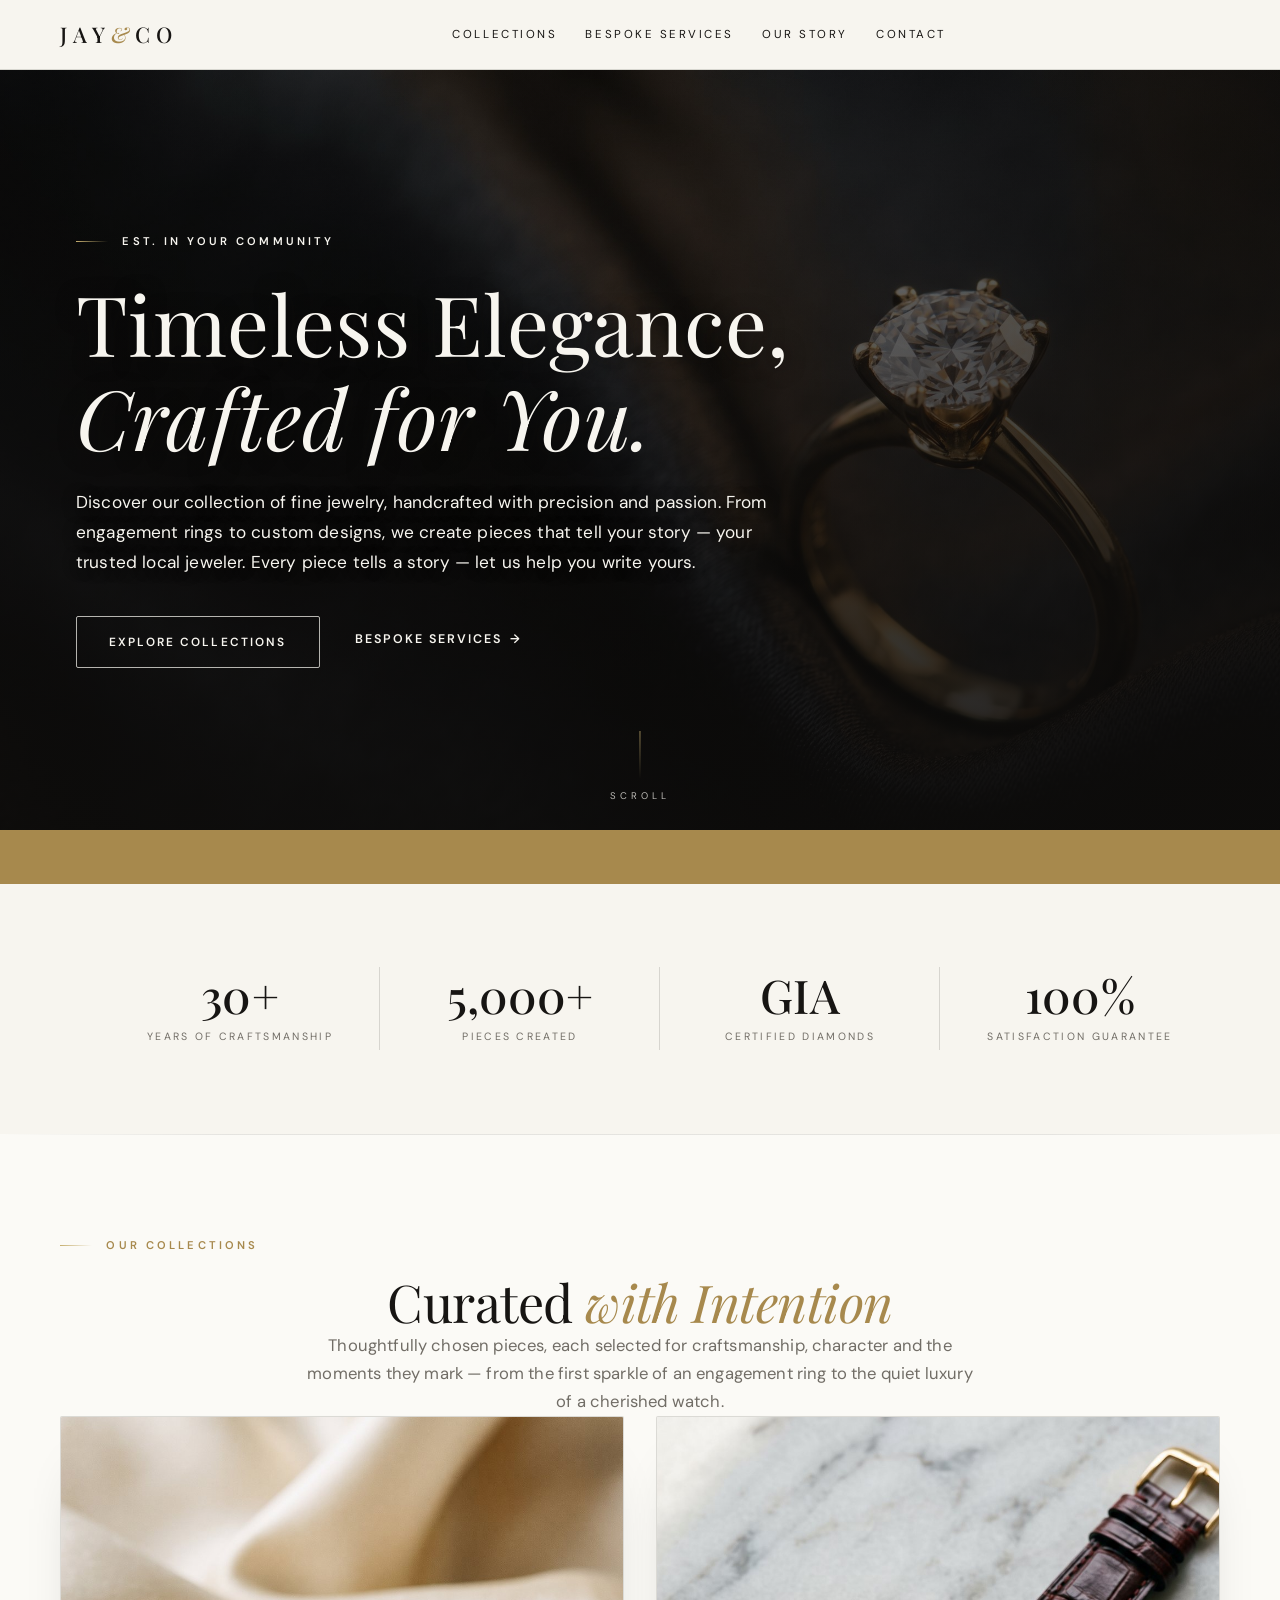
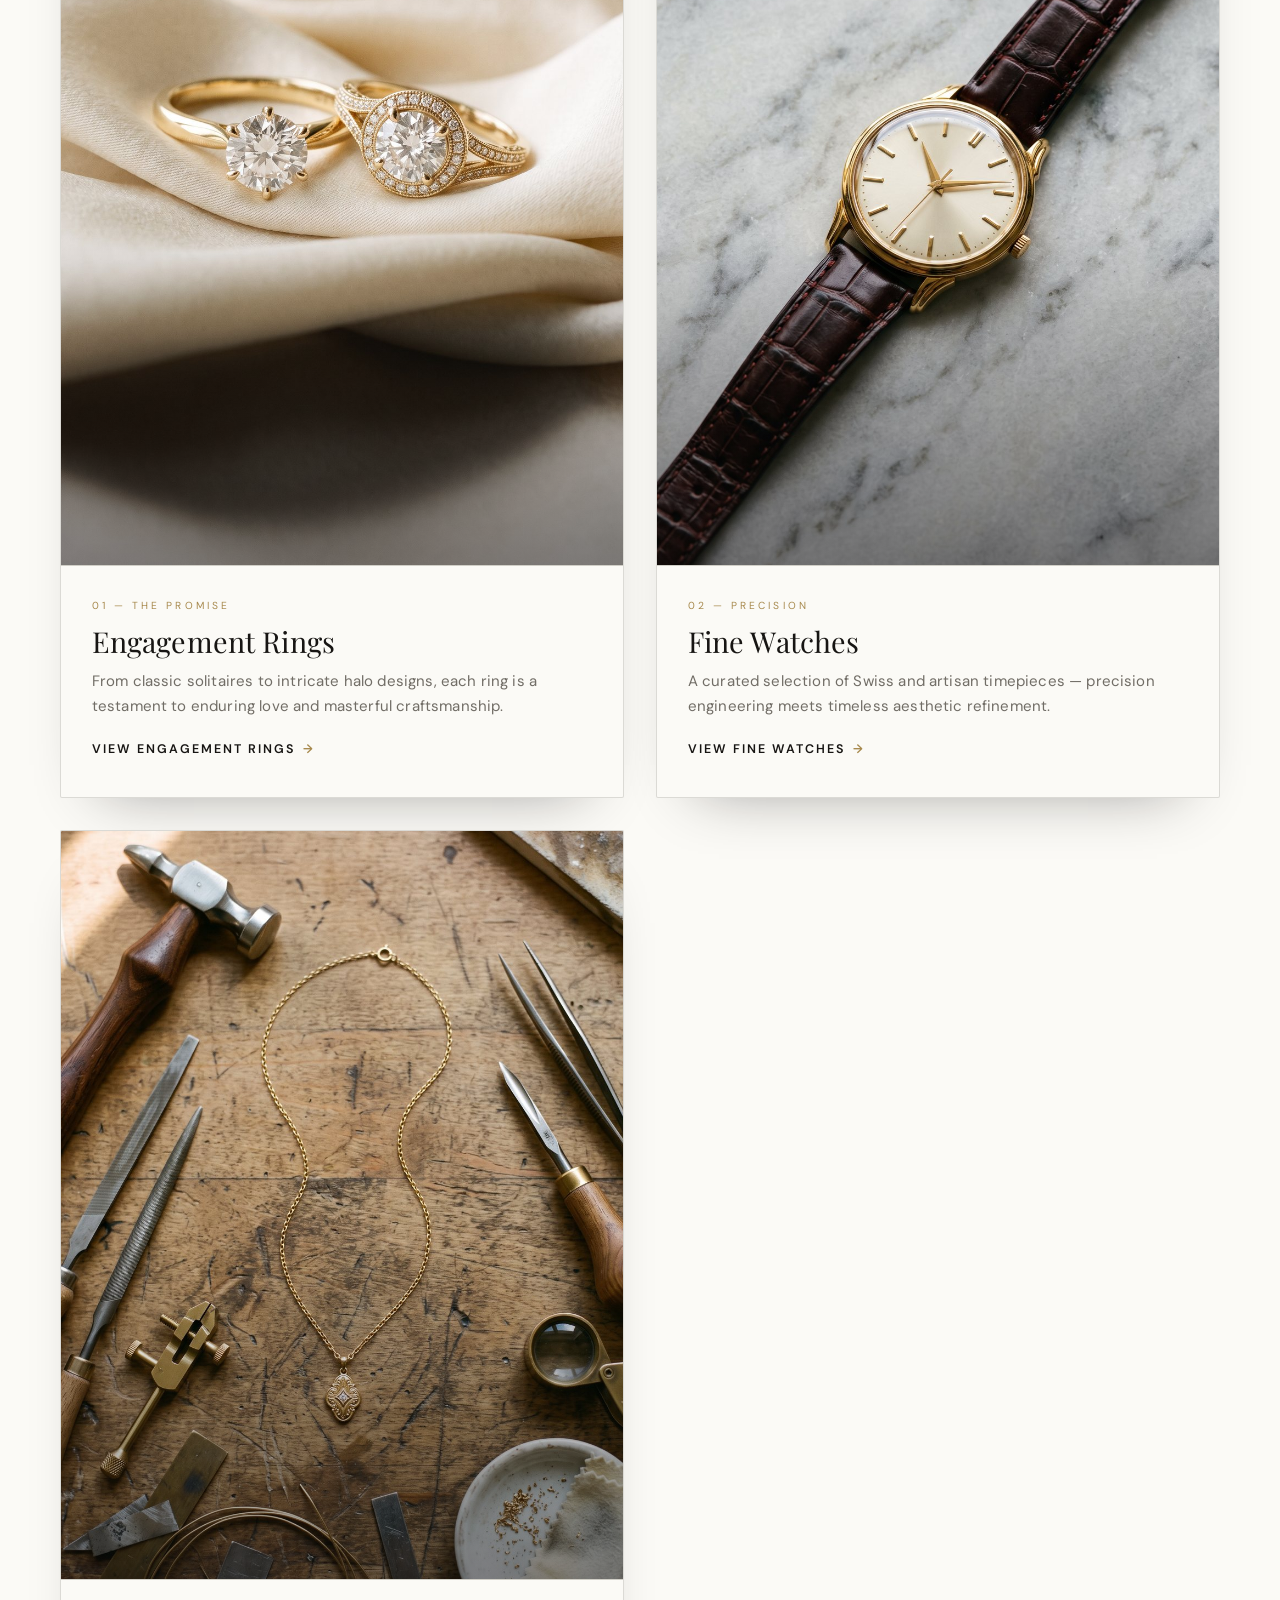
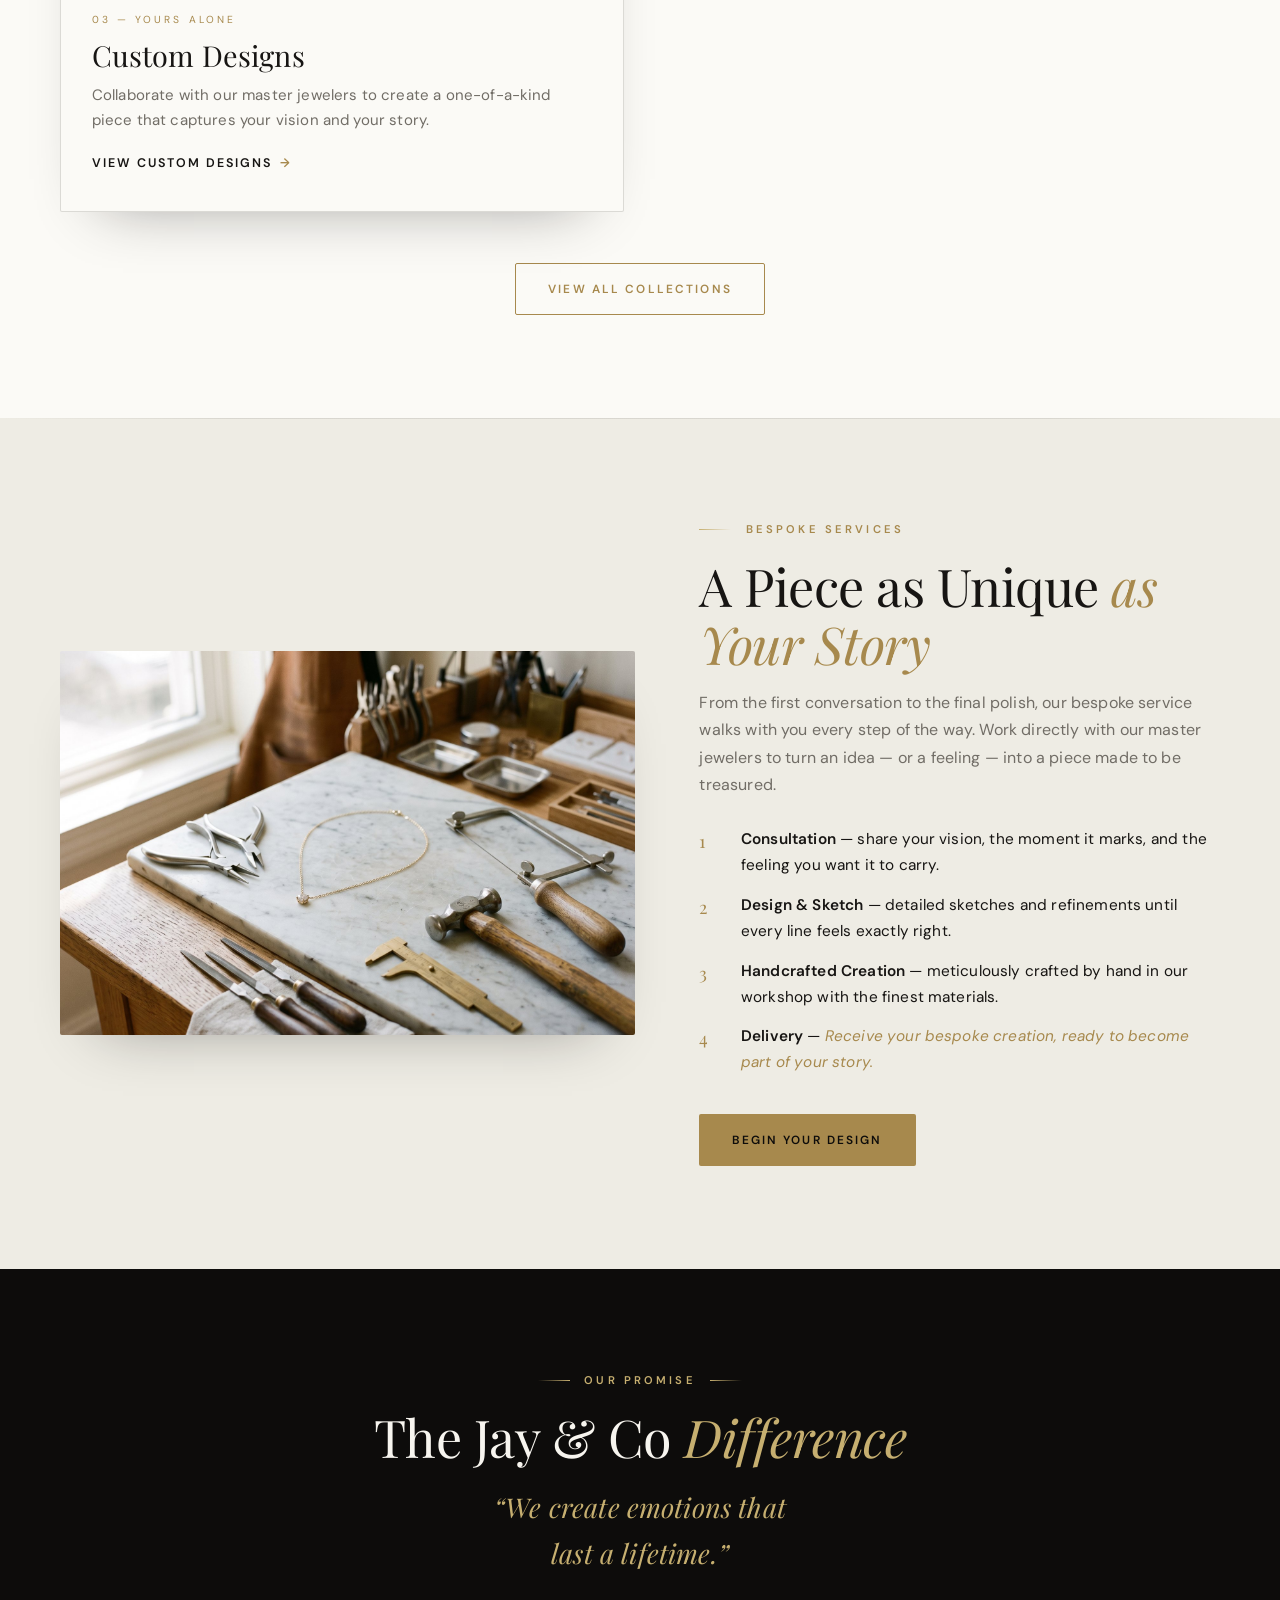
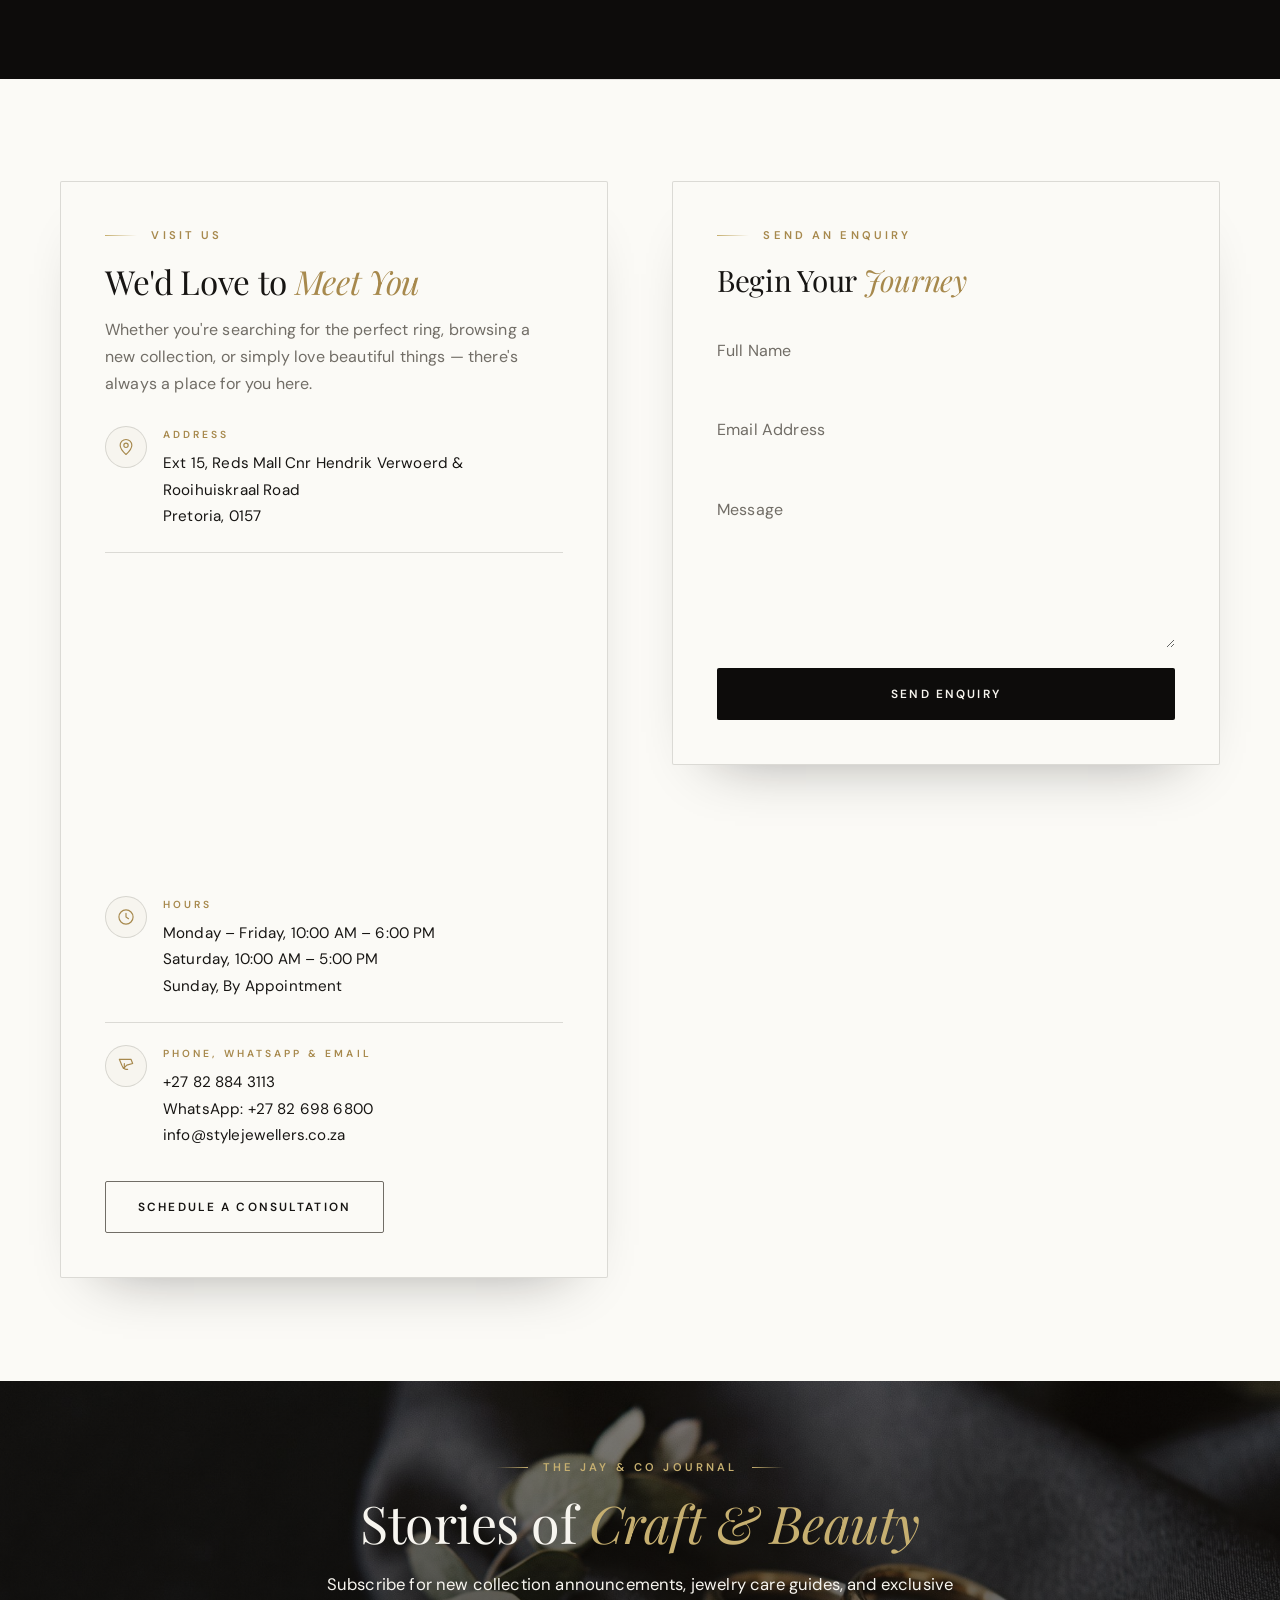
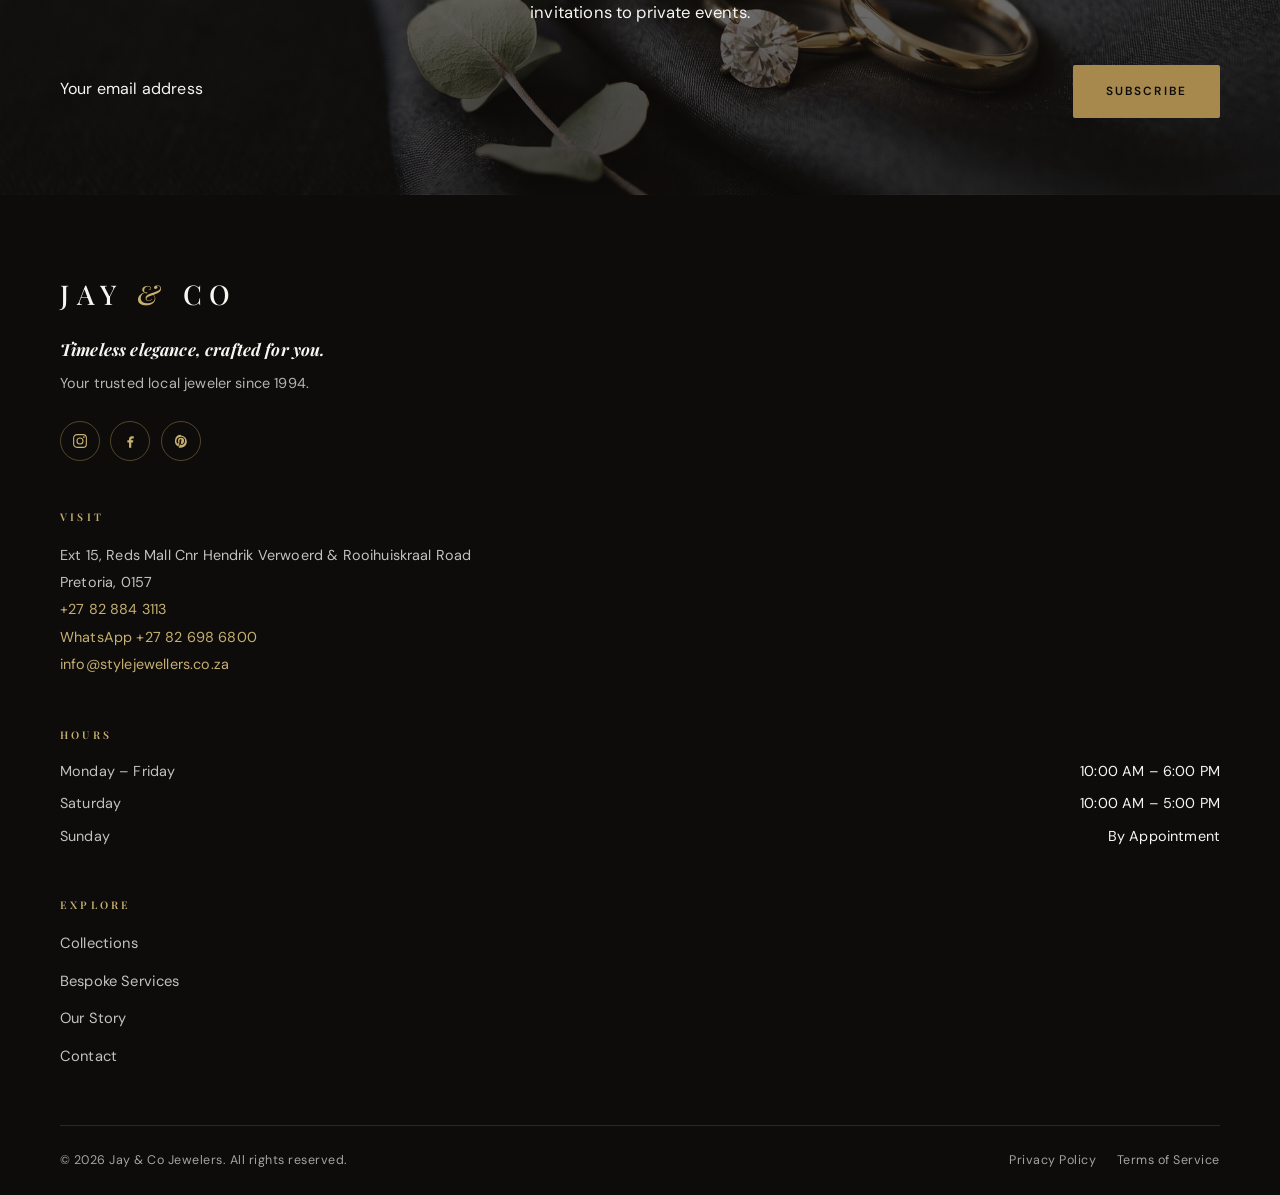
==== commit eb3a64b1: "Update address to Pretoria and embed map in contact blocks" ====
--- a/index.html
+++ b/index.html
@@ -30,8 +30,9 @@
     "foundingDate": "1994",
     "address": {
       "@type": "PostalAddress",
-      "streetAddress": "Office Nr 16B, Smokey Mountain N4 Business Park",
-      "addressLocality": "Emalahleni",
+      "streetAddress": "Ext 15, Reds Mall Cnr Hendrik Verwoerd & Rooihuiskraal Road",
+      "addressLocality": "Pretoria",
+      "postalCode": "0157",
       "addressCountry": "ZA"
     },
     "openingHoursSpecification": [
@@ -283,8 +284,20 @@
                 </span>
                 <div>
                   <span class="visit-info__label">Address</span>
-                  <p class="visit-info__value">Office Nr 16B, Smokey Mountain N4 Business Park<br>Emalahleni, South Africa</p>
+                  <p class="visit-info__value">Ext 15, Reds Mall Cnr Hendrik Verwoerd & Rooihuiskraal Road<br>Pretoria, 0157</p>
                 </div>
+              </div>
+
+              <div class="map-container" style="margin: 1.5rem 0; border-radius: 8px; overflow: hidden; height: 250px;">
+                <iframe 
+                  src="https://maps.google.com/maps?q=Jay+%26+Co+Jewellers,+Reds+Mall,+Pretoria&t=&z=15&ie=UTF8&iwloc=&output=embed" 
+                  width="100%" 
+                  height="100%" 
+                  style="border:0;" 
+                  allowfullscreen="" 
+                  loading="lazy" 
+                  referrerpolicy="no-referrer-when-downgrade">
+                </iframe>
               </div>
 
               <div class="visit-info">
@@ -418,8 +431,8 @@
         <div class="footer__col">
           <h3 class="footer__heading">Visit</h3>
           <p class="footer__address">
-            Office Nr 16B, Smokey Mountain N4 Business Park<br>
-            Emalahleni, South Africa<br>
+            Ext 15, Reds Mall Cnr Hendrik Verwoerd & Rooihuiskraal Road<br>
+            Pretoria, 0157<br>
             <a href="tel:+27828843113">+27 82 884 3113</a><br>
             <a href="https://wa.me/27826986800" target="_blank" rel="noopener">WhatsApp +27 82 698 6800</a><br>
             <a href="mailto:info@stylejewellers.co.za">info@stylejewellers.co.za</a>
--- a/assets/css/styles.css
+++ b/assets/css/styles.css
@@ -791,10 +791,44 @@
 .enquiry-card__title em { color: var(--gold); }
 
 /* -------------------------------------------------- forms */
-.form {
-  display: grid;
-  gap: 1.4rem;
-}
+.contact-map {
+  background: var(--paper);
+  padding-block: clamp(2.5rem, 5vw, 4rem);
+}
+.contact-map__inner {
+  max-width: 880px;
+  margin-inline: auto;
+  display: grid;
+  gap: 1.2rem;
+}
+.contact-map__card {
+  background: var(--ivory);
+  border: 1px solid var(--rule);
+  border-radius: var(--radius);
+  padding: 1.6rem 1.8rem;
+}
+.contact-map__card .eyebrow { color: var(--gold-bright); }
+.contact-map__card .section__title {
+  margin: 0.2rem 0 1.1rem;
+  text-align: center;
+}
+#map {
+  height: 340px;
+  border-radius: var(--radius);
+  overflow: hidden;
+  border: 1px solid var(--rule);
+}
+.contact-map__hint {
+  margin-top: 1rem;
+  font-size: 0.86rem;
+  line-height: 1.6;
+  color: var(--ink-soft);
+}
+.contact-map__hint a { color: var(--gold); border-bottom: 1px solid var(--rule); }
+.contact-map__hint a:hover { color: var(--ink); border-bottom-color: var(--gold); }
+
+/* =============================================================
+   JAY & CO JEWELERS — rebuilt shared JS
 .field { position: relative; }
 .field__input {
   width: 100%;
@@ -1087,3 +1121,75 @@
   0% { top: -100%; }
   60%, 100% { top: 110%; }
 }
+
+/* -------------------------------------------------- forms */
+.form, .journal-band__form {
+  display: flex;
+  flex-direction: column;
+  gap: 1.25rem;
+}
+.field {
+  position: relative;
+  display: flex;
+  flex-direction: column-reverse;
+}
+.field__input {
+  width: 100%;
+  padding: 1rem 0;
+  background: transparent;
+  border: none;
+  border-bottom: 1px solid var(--clr-border);
+  font-family: inherit;
+  font-size: 1rem;
+  color: var(--clr-text);
+  outline: none;
+  transition: border-color var(--trans-snappy);
+}
+.field__input:focus, .field__input:not(:placeholder-shown) {
+  border-color: var(--clr-text);
+}
+.field__label {
+  position: absolute;
+  top: 1rem;
+  left: 0;
+  font-size: 1rem;
+  color: var(--clr-text-mute);
+  pointer-events: none;
+  transition: transform var(--trans-snappy), font-size var(--trans-snappy);
+  transform-origin: left top;
+}
+.field__input:focus + .field__label,
+.field__input:not(:placeholder-shown) + .field__label {
+  transform: translateY(-1.25rem);
+  font-size: 0.8rem;
+  color: var(--clr-text);
+}
+.field__input--area {
+  resize: vertical;
+  min-height: 120px;
+}
+.field__error {
+  font-size: 0.8rem;
+  color: #d9534f;
+  margin-top: 0.25rem;
+  display: none;
+}
+.form__success {
+  color: var(--clr-accent);
+  font-size: 0.9rem;
+  margin-top: 1rem;
+}
+.journal-band__form {
+  flex-direction: row;
+  align-items: flex-end;
+  gap: 1rem;
+}
+.journal-band__field {
+  flex: 1;
+}
+@media (max-width: 600px) {
+  .journal-band__form {
+    flex-direction: column;
+    align-items: stretch;
+  }
+}
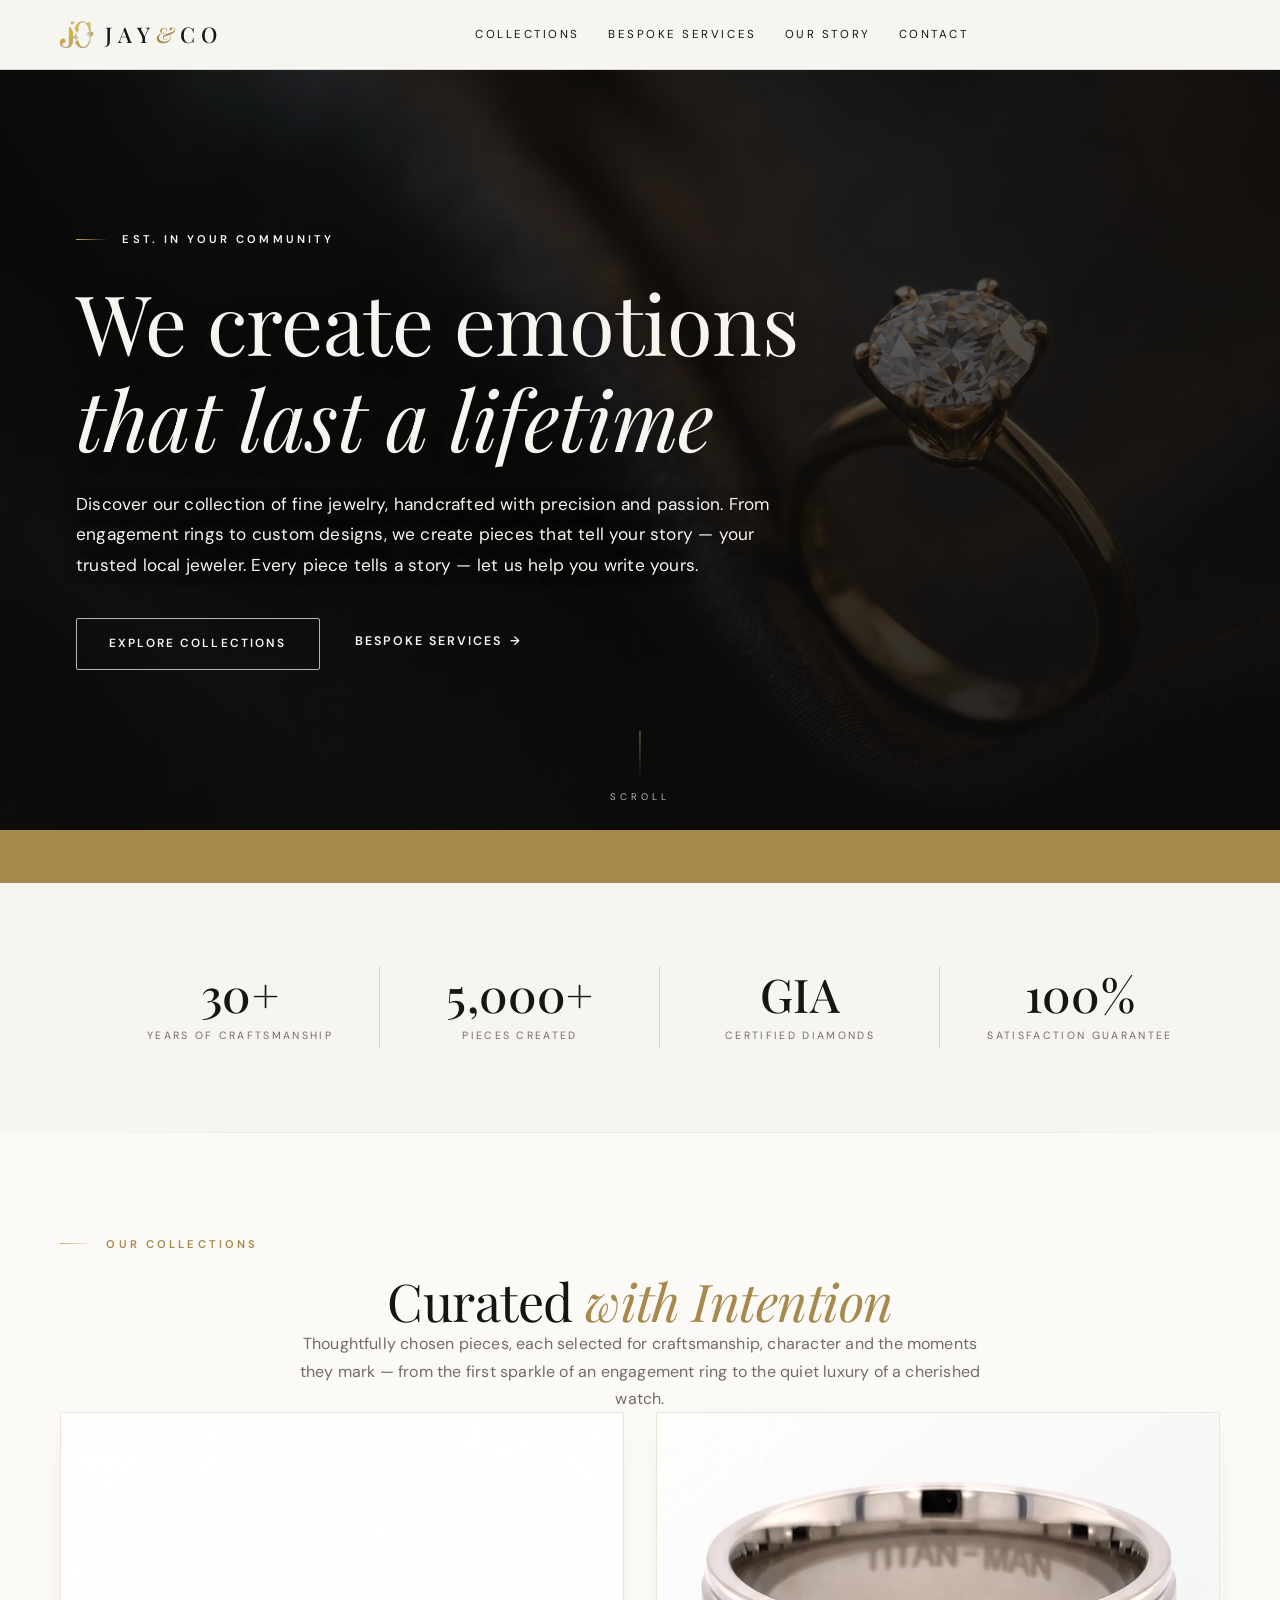
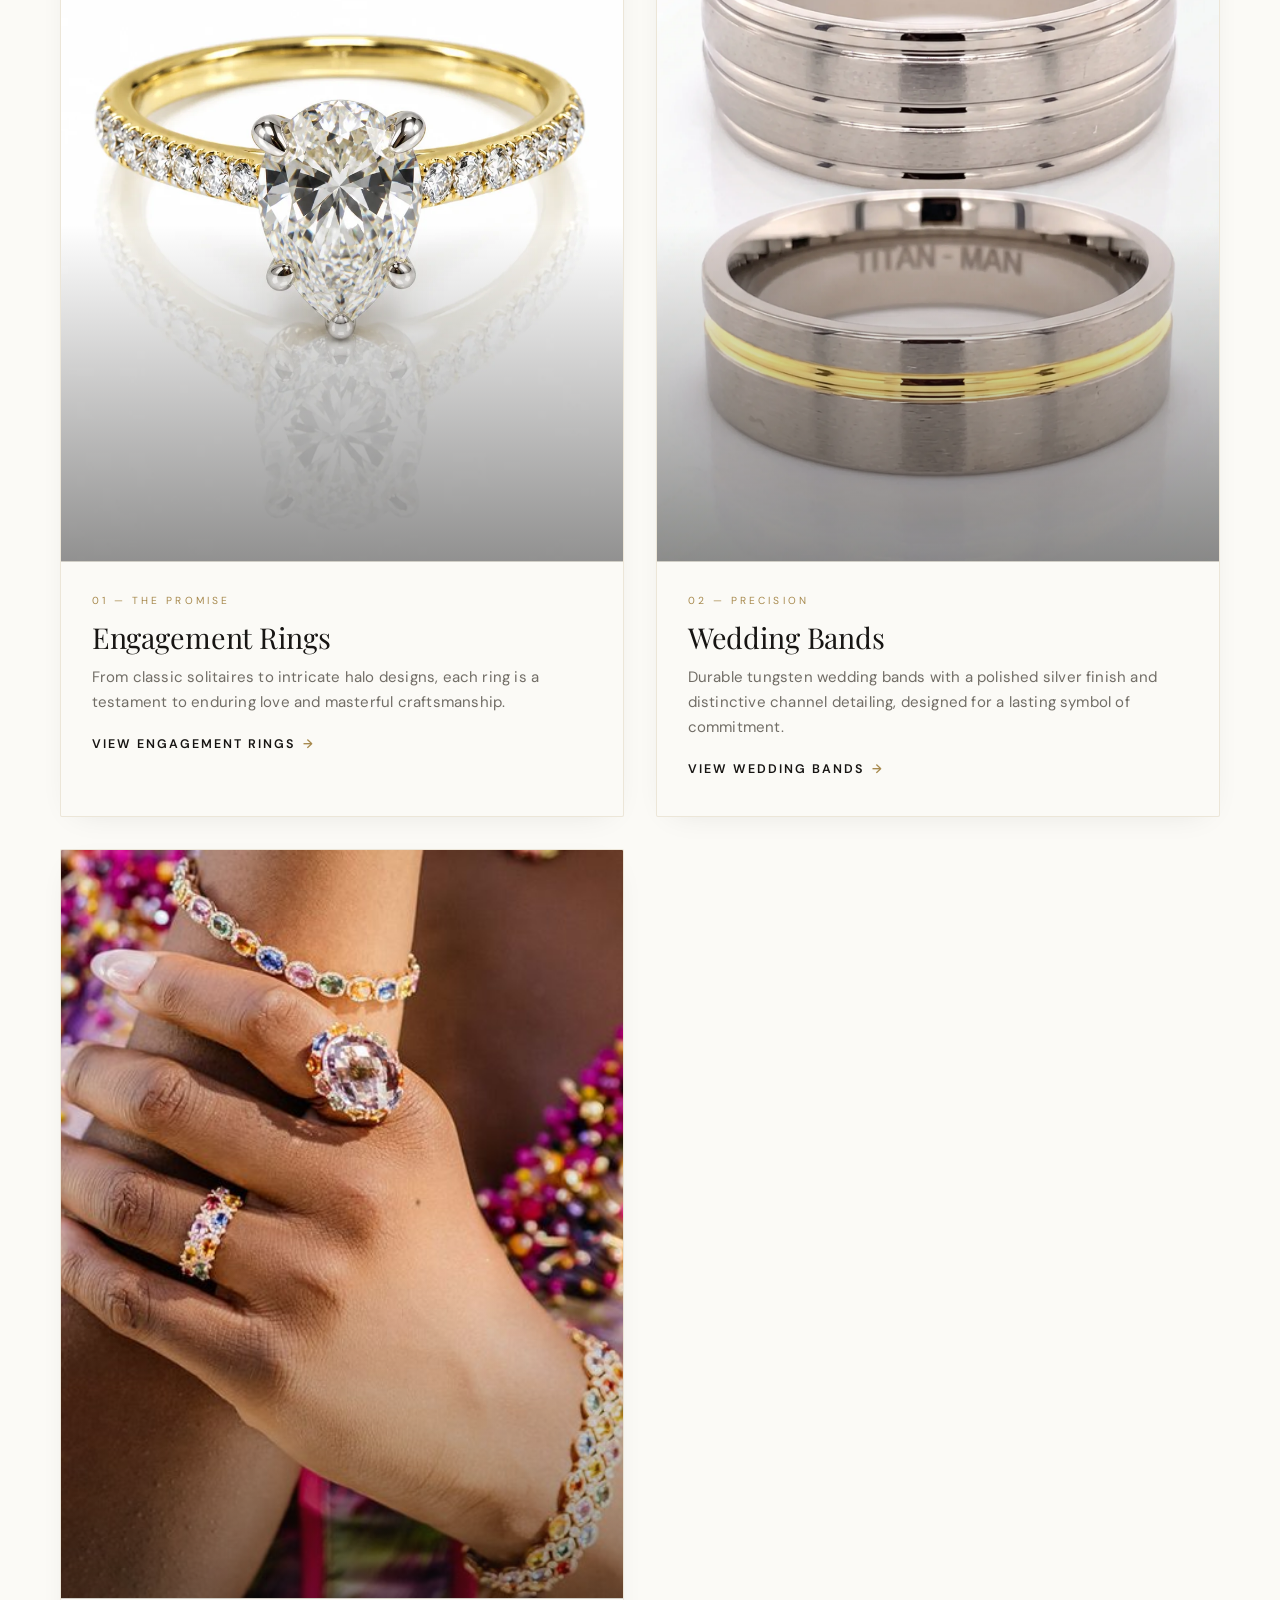
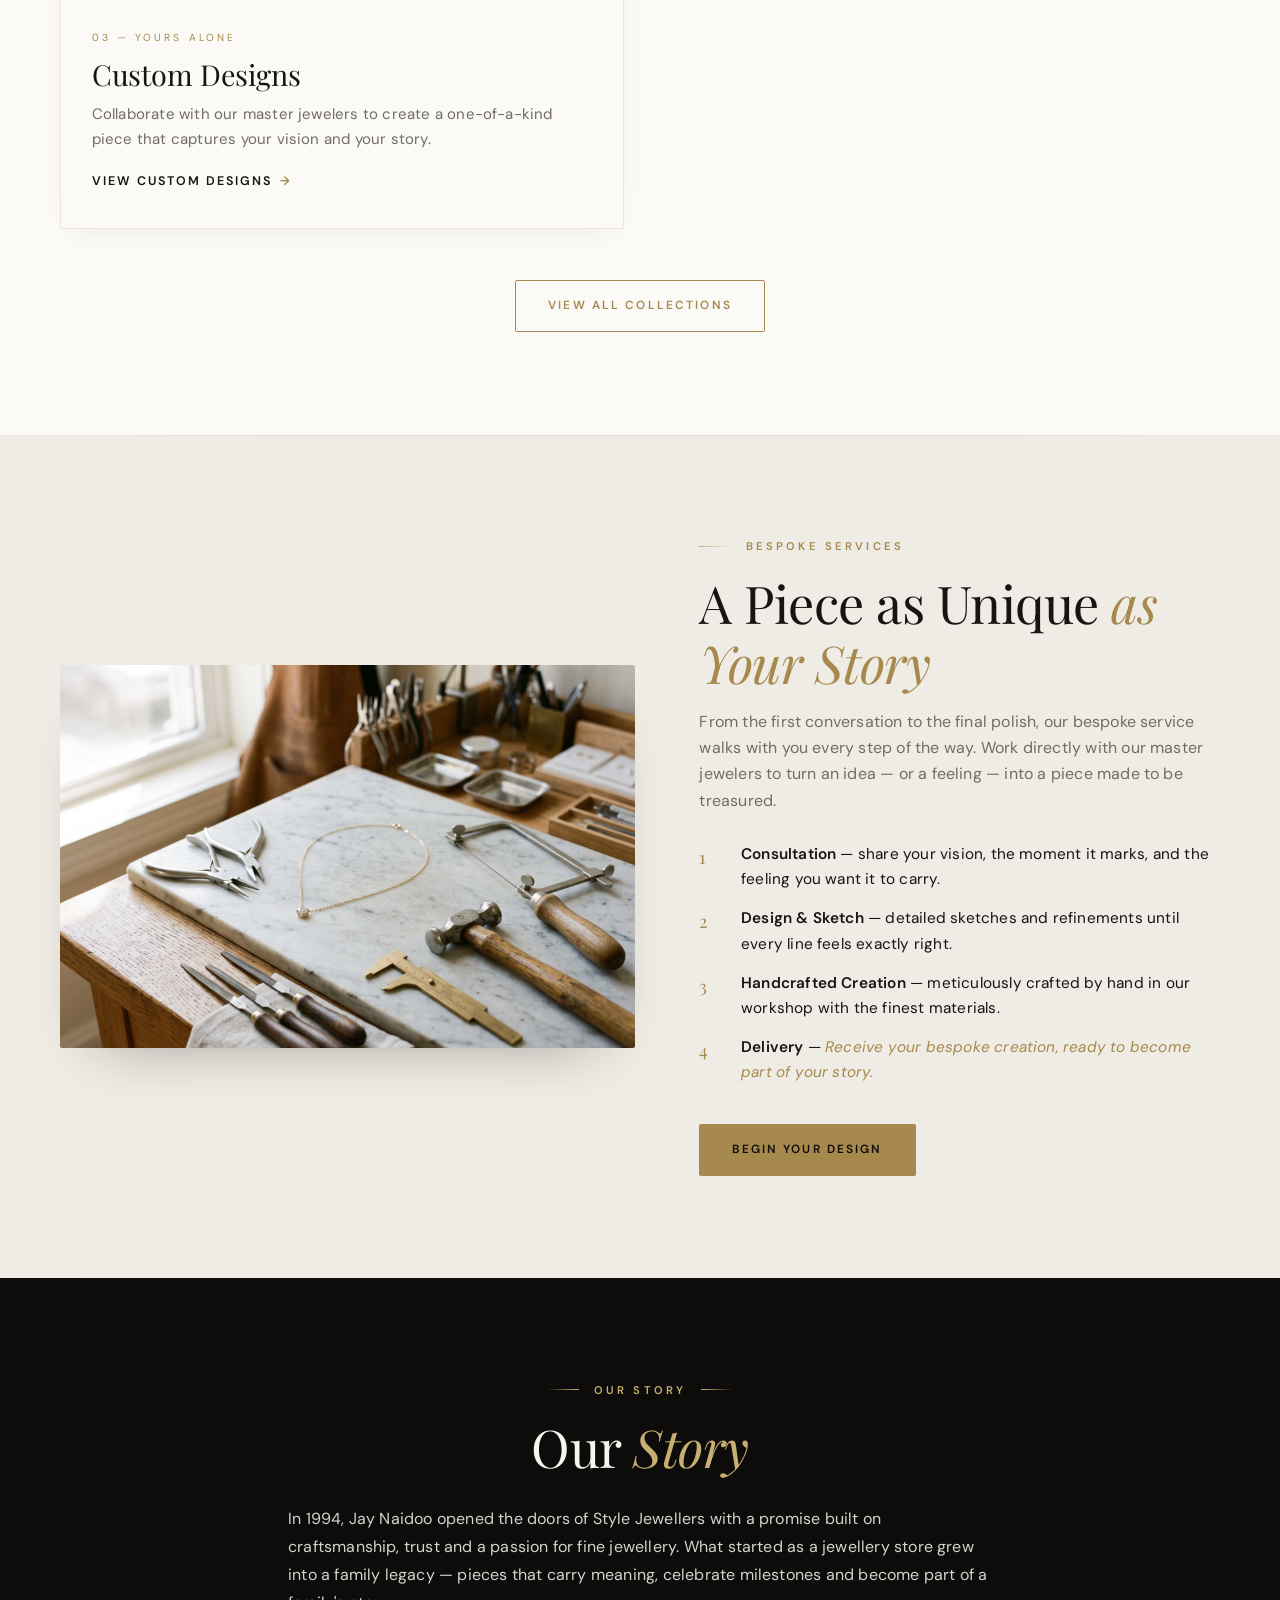
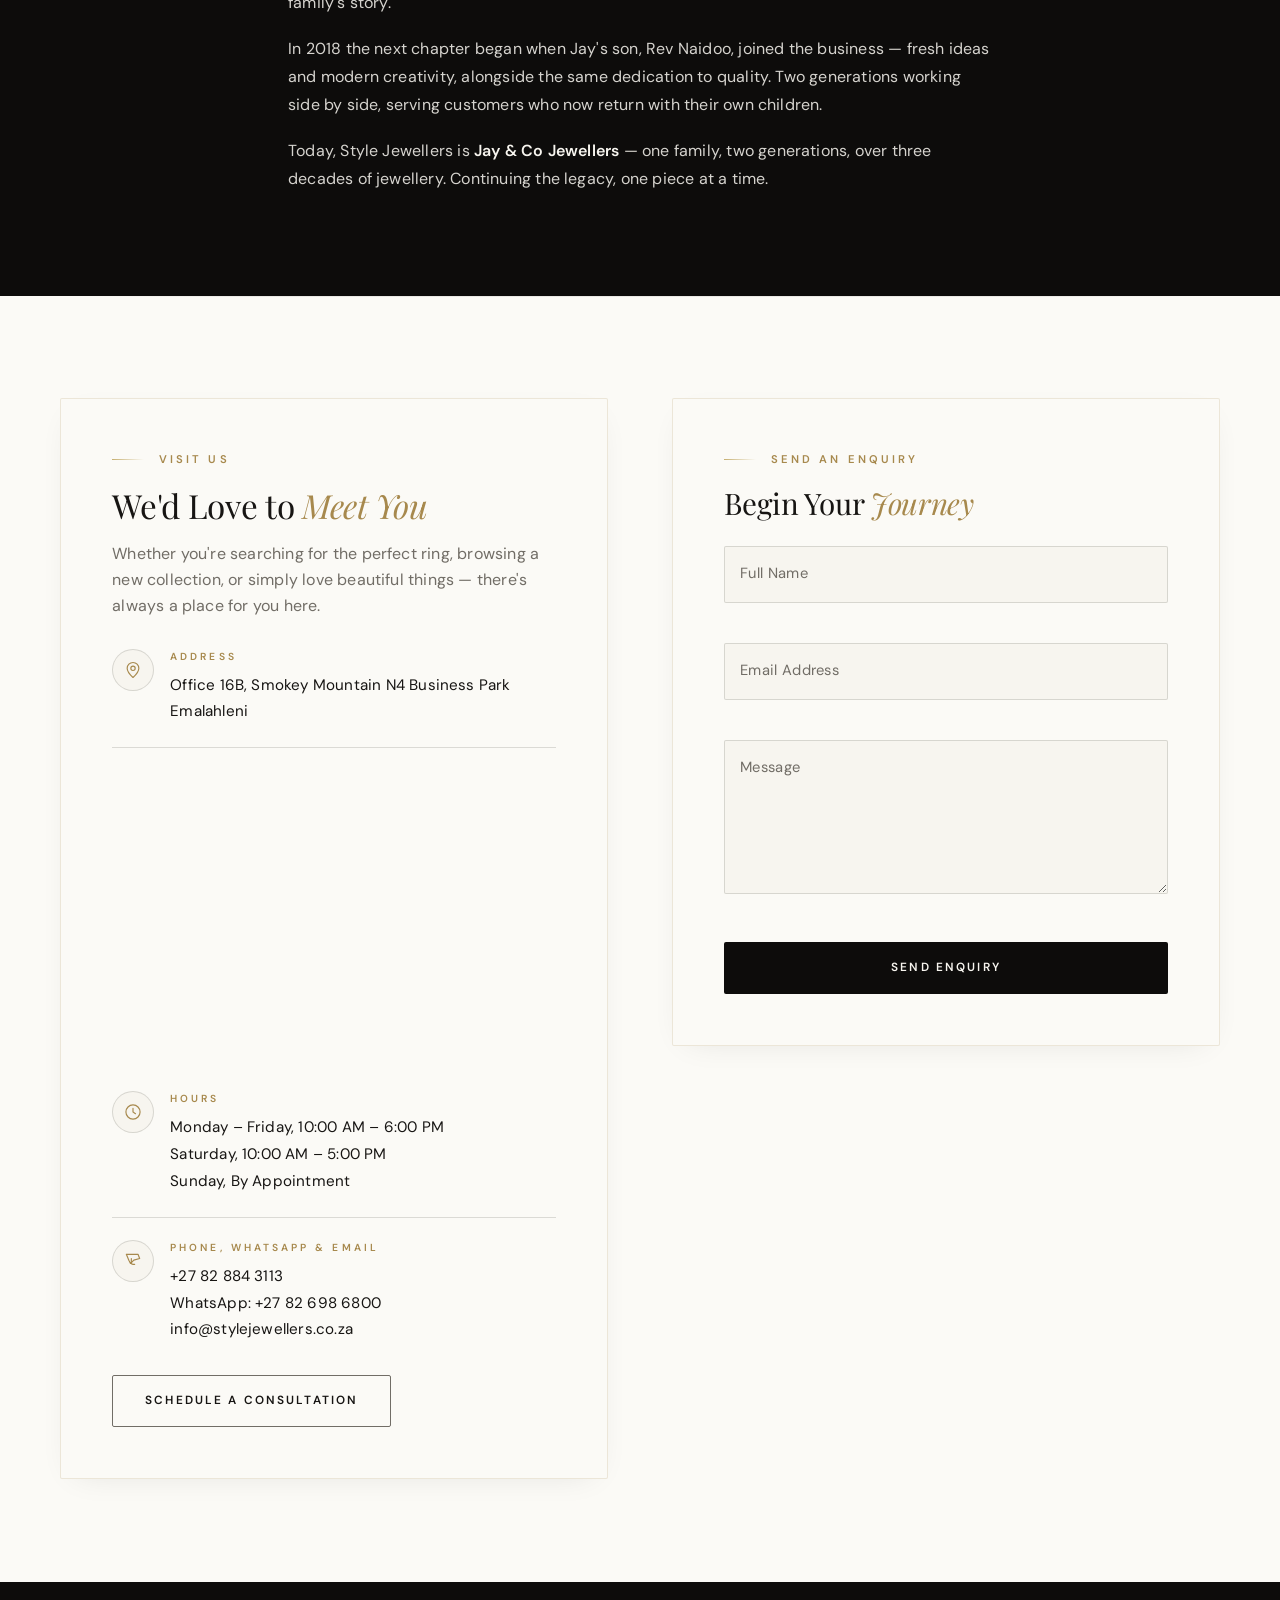
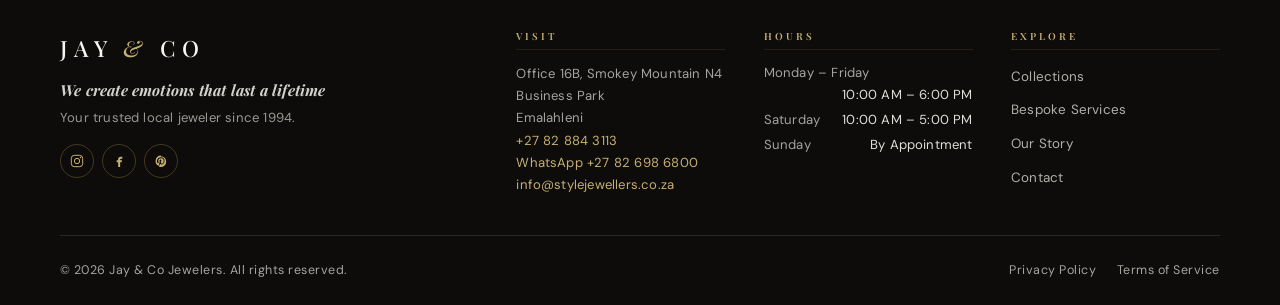
==== commit a6c07e1e: "Apply client round-2 edits and place the new collection photography Correct the business address eve" ====
--- a/index.html
+++ b/index.html
@@ -3,7 +3,7 @@
 <head>
   <meta charset="utf-8">
   <meta name="viewport" content="width=device-width, initial-scale=1">
-  <title>Jay &amp; Co Jewelers — Timeless Elegance, Crafted for You.</title>
+  <title>Jay &amp; Co Jewelers — We create emotions that last a lifetime</title>
   <meta name="description" content="Jay &amp; Co Jewelers — discovering fine jewelry, handcrafted with precision and passion. From engagement rings to custom designs, we create pieces that tell your story.">
   <meta name="author" content="Jay &amp; Co Jewelers">
   <meta name="robots" content="index, follow, max-image-preview:large">
@@ -23,16 +23,15 @@
     "@context": "https://schema.org",
     "@type": "JewelryStore",
     "name": "Jay & Co Jewellers",
-    "description": "Fine jewellery and bespoke craftsmanship — engagement rings, custom designs and fine watches. A family legacy since 1994.",
+    "description": "Fine jewellery and bespoke craftsmanship — engagement rings, wedding bands and custom designs. A family legacy since 1994.",
     "url": "https://jayandcojewelers.com/",
     "telephone": "+27828843113",
     "email": "info@stylejewellers.co.za",
     "foundingDate": "1994",
     "address": {
       "@type": "PostalAddress",
-      "streetAddress": "Ext 15, Reds Mall Cnr Hendrik Verwoerd & Rooihuiskraal Road",
-      "addressLocality": "Pretoria",
-      "postalCode": "0157",
+      "streetAddress": "Office 16B, Smokey Mountain N4 Business Park",
+      "addressLocality": "Emalahleni",
       "addressCountry": "ZA"
     },
     "openingHoursSpecification": [
@@ -49,6 +48,8 @@
   <header class="header" id="top">
     <div class="container header__inner">
       <a class="brand" href="#top" aria-label="Jay &amp; Co Jewelers — home">
+        <!-- LOGO SLOT — swap this single src for the supplied logo file; size is set in .brand__logo -->
+        <img class="brand__logo" src="assets/img/logo-mark-gold-192.webp" width="34" height="34" alt="" aria-hidden="true">
         JAY <span class="brand__amp">&amp;</span> CO
       </a>
 
@@ -91,8 +92,8 @@
         <p class="eyebrow hero__eyebrow" data-reveal>Est. in your community</p>
 
         <h1 class="hero__title" data-reveal>
-          Timeless Elegance,<br>
-          <em>Crafted for You.</em>
+          We create emotions<br>
+          <em>that last a lifetime</em>
         </h1>
 
         <p class="hero__body" data-reveal>
@@ -169,7 +170,7 @@
         <div class="collections__grid">
           <article class="card" data-reveal>
             <div class="card__media">
-              <img src="assets/collection-engagement-rings.jpg" alt="Engagement rings — fine jewelry collection" loading="lazy" decoding="async">
+              <img src="assets/pearpave1.webp" alt="Engagement rings — fine jewelry collection" loading="lazy" decoding="async">
             </div>
             <div class="card__body">
               <p class="card__kicker">01 — The Promise</p>
@@ -185,23 +186,23 @@
 
           <article class="card" data-reveal>
             <div class="card__media">
-              <img src="assets/collection-watches.jpg" alt="Fine watches — curated timepieces" loading="lazy" decoding="async">
+              <img src="assets/Tungstenring.webp" alt="Wedding bands — tungsten rings with a polished silver finish" loading="lazy" decoding="async">
             </div>
             <div class="card__body">
               <p class="card__kicker">02 — Precision</p>
-              <h3 class="card__title">Fine Watches</h3>
+              <h3 class="card__title">Wedding Bands</h3>
               <p class="card__text">
-                A curated selection of Swiss and artisan timepieces — precision engineering meets timeless aesthetic refinement.
+                Durable tungsten wedding bands with a polished silver finish and distinctive channel detailing, designed for a lasting symbol of commitment.
               </p>
               <a class="link-arrow card__link" href="contact.html">
-                View Fine Watches <span class="link-arrow__glyph" aria-hidden="true">→</span>
+                View Wedding Bands <span class="link-arrow__glyph" aria-hidden="true">→</span>
               </a>
             </div>
           </article>
 
           <article class="card" data-reveal>
             <div class="card__media">
-              <img src="assets/collection-custom-designs.jpg" alt="Custom designs — bespoke jewelry" loading="lazy" decoding="async">
+              <img src="assets/multicoloured.jpg" alt="Custom designs — bespoke jewelry" loading="lazy" decoding="async">
             </div>
             <div class="card__body">
               <p class="card__kicker">03 — Yours Alone</p>
@@ -254,14 +255,23 @@
       </div>
     </section>
 
-    <!-- ===================== DIFFERENCE ===================== -->
-    <section class="section difference" id="difference">
+    <!-- ===================== OUR STORY ===================== -->
+    <section class="section difference" id="story">
       <div class="container">
-        <p class="eyebrow" data-reveal>Our Promise</p>
-        <h2 class="section__title" data-reveal>The Jay &amp; Co <em>Difference</em></h2>
-        <p class="section__lead quote" data-reveal>
-          “We create emotions that last a lifetime.”
-        </p>
+        <p class="eyebrow" data-reveal>Our Story</p>
+        <h2 class="section__title" data-reveal>Our <em>Story</em></h2>
+
+        <div class="story-copy" data-reveal>
+          <p>
+            In 1994, Jay Naidoo opened the doors of Style Jewellers with a promise built on craftsmanship, trust and a passion for fine jewellery. What started as a jewellery store grew into a family legacy — pieces that carry meaning, celebrate milestones and become part of a family's story.
+          </p>
+          <p>
+            In 2018 the next chapter began when Jay's son, Rev Naidoo, joined the business — fresh ideas and modern creativity, alongside the same dedication to quality. Two generations working side by side, serving customers who now return with their own children.
+          </p>
+          <p>
+            Today, Style Jewellers is <strong>Jay &amp; Co Jewellers</strong> — one family, two generations, over three decades of jewellery. Continuing the legacy, one piece at a time.
+          </p>
+        </div>
       </div>
     </section>
 
@@ -284,13 +294,13 @@
                 </span>
                 <div>
                   <span class="visit-info__label">Address</span>
-                  <p class="visit-info__value">Ext 15, Reds Mall Cnr Hendrik Verwoerd & Rooihuiskraal Road<br>Pretoria, 0157</p>
+                  <p class="visit-info__value">Office 16B, Smokey Mountain N4 Business Park<br>Emalahleni</p>
                 </div>
               </div>
 
               <div class="map-container" style="margin: 1.5rem 0; border-radius: 8px; overflow: hidden; height: 250px;">
                 <iframe 
-                  src="https://maps.google.com/maps?q=Jay+%26+Co+Jewellers,+Reds+Mall,+Pretoria&t=&z=15&ie=UTF8&iwloc=&output=embed" 
+                  src="https://maps.google.com/maps?q=Smokey+Mountain+N4+Business+Park,+Emalahleni&t=&z=15&ie=UTF8&iwloc=&output=embed" 
                   width="100%" 
                   height="100%" 
                   style="border:0;" 
@@ -373,32 +383,7 @@
       </div>
     </section>
 
-    <!-- ===================== JOURNAL BAND ===================== -->
-    <section class="journal-band" aria-label="The Jay &amp; Co Journal">
-      <div class="container">
-        <p class="eyebrow" data-reveal>The Jay &amp; Co Journal</p>
-        <h2 class="section__title" data-reveal>Stories of <em>Craft &amp; Beauty</em></h2>
-        <p class="section__lead" data-reveal>
-          Subscribe for new collection announcements, jewelry care guides, and exclusive invitations to private events.
-        </p>
-
-        <form class="journal-band__form" novalidate data-form="subscribe">
-          <div class="field journal-band__field">
-            <input class="field__input" type="email" id="subscriber-email" name="email"
-                   placeholder=" " autocomplete="email" required>
-            <label class="field__label" for="subscriber-email">Your email address</label>
-            <span class="field__error" data-error></span>
-          </div>
-          <button class="btn" type="submit">
-            <span data-btn-text>Subscribe</span>
-          </button>
-        </form>
-
-        <p class="form__success" role="status" aria-live="polite" hidden style="margin-top:1rem">
-          Welcome to the journal — your first note is on its way.
-        </p>
-      </div>
-    </section>
+    <!-- Newsletter / Journal signup band: ARCHIVED — see archived/NewsletterBanner.html (was here, above the footer) -->
 
   </main>
 
@@ -412,7 +397,7 @@
             JAY <span class="amp">&amp;</span> CO
           </a>
           <p class="footer__tagline">
-            <strong>Timeless elegance, crafted for you.</strong>
+            <strong>We create emotions that last a lifetime</strong>
             Your trusted local jeweler since 1994.
           </p>
           <ul class="footer__social" aria-label="Social media">
@@ -431,8 +416,8 @@
         <div class="footer__col">
           <h3 class="footer__heading">Visit</h3>
           <p class="footer__address">
-            Ext 15, Reds Mall Cnr Hendrik Verwoerd & Rooihuiskraal Road<br>
-            Pretoria, 0157<br>
+            Office 16B, Smokey Mountain N4 Business Park<br>
+            Emalahleni<br>
             <a href="tel:+27828843113">+27 82 884 3113</a><br>
             <a href="https://wa.me/27826986800" target="_blank" rel="noopener">WhatsApp +27 82 698 6800</a><br>
             <a href="mailto:info@stylejewellers.co.za">info@stylejewellers.co.za</a>
--- a/assets/css/styles.css
+++ b/assets/css/styles.css
@@ -44,9 +44,9 @@
   color: var(--ink-soft);
   font-family: var(--font-body);
   font-size: 1rem;
-  line-height: 1.7;
+  line-height: 1.65;
   font-weight: 400;
-  letter-spacing: 0.01em;
+  letter-spacing: 0.012em;
   -webkit-font-smoothing: antialiased;
   -moz-osx-font-smoothing: grayscale;
   overflow-x: hidden;
@@ -62,8 +62,8 @@
   font-family: var(--font-display);
   color: var(--ink);
   font-weight: 400;
-  line-height: 1.12;
-  letter-spacing: 0.005em;
+  line-height: 1.15;
+  letter-spacing: -0.005em;
 }
 
 ::selection { background: rgba(167, 137, 77, 0.85); color: #171513; }
@@ -96,8 +96,8 @@
   position: absolute;
   left: 0; right: 0; top: 0;
   height: 1px;
-  background: linear-gradient(90deg, transparent, var(--rule) 18%, var(--rule) 82%, transparent);
-  opacity: 0.7;
+  background: linear-gradient(90deg, transparent 5%, var(--rule) 20%, var(--rule) 80%, transparent 95%);
+  opacity: 0.55;
 }
 
 .skip-link {
@@ -145,9 +145,10 @@
 }
 .section__lead {
   margin-top: 1.1rem;
-  font-size: clamp(0.98rem, 1.3vw, 1.05rem);
+  font-size: clamp(0.96rem, 1.25vw, 1.04rem);
   color: var(--ink-soft);
-  max-width: 60ch;
+  max-width: 58ch;
+  line-height: 1.7;
 }
 
 /* -------------------------------------------------- buttons */
@@ -287,11 +288,22 @@
   color: var(--gold);
 }
 
+/* Header logo slot (left of the JAY & CO wordmark).
+   Swap the <img> src for the supplied logo file — nothing else needs to change. */
+.brand__logo {
+  flex: none;
+  width: 34px;
+  height: 34px;
+  margin-right: 0.7rem;
+  object-fit: contain;
+}
+
 .nav__links {
   display: none;
   gap: clamp(1.1rem, 2.2vw, 2.2rem);
 }
 .nav__links a {
+  position: relative;
   font-family: var(--font-body);
   font-size: 0.72rem;
   letter-spacing: 0.22em;
@@ -300,12 +312,18 @@
   padding-block: 0.5rem;
   transition: color 0.3s var(--ease-out);
 }
-.nav__links a:hover, .nav__links a.is-active { color: var(--gold); }
-.nav__links a:hover::after {
+.nav__links a::after {
   content: "";
   position: absolute;
-  left: 0; bottom: 0; width: 100%; height: 1px;
+  left: 0; bottom: 0;
+  width: 0; height: 1px;
   background: var(--gold);
+  transition: width 0.4s var(--ease-out);
+}
+.nav__links a:hover, .nav__links a.is-active { color: var(--gold); }
+.nav__links a:hover::after,
+.nav__links a.is-active::after {
+  width: 100%;
 }
 
 .header__actions {
@@ -574,17 +592,17 @@
   display: flex;
   flex-direction: column;
   background: var(--paper);
-  border: 1px solid var(--rule);
+  border: 1px solid rgba(167, 137, 77, 0.18);
   border-radius: var(--radius);
   overflow: hidden;
-  box-shadow: var(--shadow);
-  transition: transform 0.5s var(--ease-out), box-shadow 0.5s var(--ease-out),
-              border-color 0.5s var(--ease-out);
+  box-shadow: 0 8px 32px -16px rgba(13, 12, 11, 0.12);
+  transition: transform 0.6s var(--ease-out), box-shadow 0.6s var(--ease-out),
+              border-color 0.6s var(--ease-out);
 }
 .card:hover {
-  transform: translateY(-6px);
-  box-shadow: var(--shadow-gold), var(--shadow);
-  border-color: var(--gold);
+  transform: translateY(-4px);
+  box-shadow: 0 18px 45px -18px rgba(167, 137, 77, 0.22);
+  border-color: rgba(167, 137, 77, 0.45);
 }
 .card__media {
   position: relative;
@@ -596,7 +614,7 @@
 .card__media img {
   width: 100%; height: 100%;
   object-fit: cover;
-  transition: transform 0.9s var(--ease-out);
+  transition: transform 1.2s var(--ease-out);
 }
 .card:hover .card__media img { transform: scale(1.05); }
 .card__media::after {
@@ -648,6 +666,10 @@
 .bespoke-split__image img {
   width: 100%; height: 100%;
   object-fit: cover;
+  transition: transform 1.2s var(--ease-out);
+}
+.bespoke-split__image:hover img {
+  transform: scale(1.03);
 }
 .bespoke-split__text { max-width: 52ch; }
 .bespoke-split__body {
@@ -718,6 +740,22 @@
   margin-inline: auto;
 }
 
+/* Our Story copy inside the dark band on Home */
+.difference .story-copy {
+  display: grid;
+  gap: 1.15rem;
+  max-width: 64ch;
+  margin: 1.75rem auto 0;
+  text-align: left;
+  font-size: clamp(0.96rem, 1.25vw, 1.04rem);
+  line-height: 1.75;
+  color: rgba(247, 245, 239, 0.86);
+}
+.difference .story-copy strong {
+  color: var(--ivory);
+  font-weight: 600;
+}
+
 /* -------------------------------------------------- home contact section */
 .home-contact {
   background: var(--paper);
@@ -728,11 +766,17 @@
   align-items: start;
 }
 .visit-card, .enquiry-card {
-  padding: clamp(1.75rem, 3.5vw, 2.75rem);
+  padding: clamp(2rem, 4vw, 3.5rem);
   background: var(--paper);
-  border: 1px solid var(--rule);
+  border: 1px solid rgba(167, 137, 77, 0.18);
   border-radius: var(--radius);
-  box-shadow: var(--shadow);
+  box-shadow: 0 8px 32px -16px rgba(13, 12, 11, 0.12);
+  transition: transform 0.6s var(--ease-out), box-shadow 0.6s var(--ease-out), border-color 0.6s var(--ease-out);
+}
+.visit-card:hover, .enquiry-card:hover {
+  transform: translateY(-3px);
+  box-shadow: 0 16px 42px -18px rgba(167, 137, 77, 0.2);
+  border-color: rgba(167, 137, 77, 0.4);
 }
 .visit-card__eyebrow { color: var(--gold); }
 .visit-card__title {
@@ -828,7 +872,13 @@
 .contact-map__hint a:hover { color: var(--ink); border-bottom-color: var(--gold); }
 
 /* =============================================================
-   JAY & CO JEWELERS — rebuilt shared JS
+   JAY & CO JEWELERS — form system
+   ============================================================= */
+.form {
+  display: flex;
+  flex-direction: column;
+  gap: 1.4rem;
+}
 .field { position: relative; }
 .field__input {
   width: 100%;
@@ -838,16 +888,21 @@
   padding: 1.3rem 1rem 0.55rem;
   color: var(--ink);
   font-size: 0.96rem;
-  transition: border-color 0.3s var(--ease-out), background 0.3s var(--ease-out),
-              box-shadow 0.3s var(--ease-out);
+  transition: border-color 0.4s var(--ease-out), background 0.4s var(--ease-out),
+              box-shadow 0.4s var(--ease-out), transform 0.3s var(--ease-out);
 }
 .field__input--area { resize: vertical; min-height: 130px; line-height: 1.6; }
-.field__input:hover { border-color: var(--gold); }
+.field__input:hover {
+  border-color: var(--gold);
+  transform: translateY(-1px);
+  box-shadow: 0 4px 16px -8px rgba(167, 137, 77, 0.2);
+}
 .field__input:focus {
   outline: none;
   border-color: var(--gold);
   background: var(--paper);
-  box-shadow: 0 0 0 3px rgba(167, 137, 77, 0.16);
+  box-shadow: 0 0 0 3px rgba(167, 137, 77, 0.16), 0 6px 20px -10px rgba(167, 137, 77, 0.25);
+  transform: translateY(-1px);
 }
 .field__label {
   position: absolute;
@@ -856,8 +911,8 @@
   font-size: 0.92rem;
   letter-spacing: 0.02em;
   pointer-events: none;
-  transition: top 0.25s var(--ease-out), font-size 0.25s var(--ease-out),
-              letter-spacing 0.25s var(--ease-out), color 0.25s var(--ease-out);
+  transition: top 0.35s var(--ease-out), font-size 0.35s var(--ease-out),
+              letter-spacing 0.35s var(--ease-out), color 0.35s var(--ease-out);
 }
 .field__input:focus ~ .field__label,
 .field__input:not(:placeholder-shown) ~ .field__label {
@@ -909,7 +964,7 @@
   background-position: center;
   color: var(--ivory);
   text-align: center;
-  padding-block: clamp(3rem, 6vw, 5rem);
+  padding-block: clamp(2rem, 4vw, 3rem);
 }
 .journal-band .eyebrow { justify-content: center; color: var(--gold-bright); }
 .journal-band .eyebrow::before {
@@ -928,69 +983,115 @@
   opacity: 0.9;
 }
 .journal-band__form {
-  margin-top: 2rem;
+  margin-top: 1.5rem;
   display: flex;
   flex-wrap: wrap;
   justify-content: center;
-  gap: 0.9rem;
-}
-.journal-band__field { flex: 1 1 260px; min-width: 220px; }
+  gap: 0.75rem;
+  max-width: 480px;
+  margin-inline: auto;
+}
+.journal-band__field { flex: 1 1 220px; min-width: 180px; }
+
+/* Override field styles inside journal band for dark background */
+.journal-band .field__input {
+  background: rgba(247, 245, 239, 0.12);
+  border: 1px solid rgba(198, 175, 112, 0.4);
+  color: var(--ivory);
+  padding: 0.85rem 1rem;
+  font-size: 0.9rem;
+  backdrop-filter: blur(6px);
+  -webkit-backdrop-filter: blur(6px);
+}
+.journal-band .field__input::placeholder {
+  color: rgba(247, 245, 239, 0.5);
+}
+.journal-band .field__input:hover {
+  border-color: var(--gold-bright);
+  background: rgba(247, 245, 239, 0.18);
+  box-shadow: 0 4px 16px -8px rgba(167, 137, 77, 0.3);
+}
+.journal-band .field__input:focus {
+  border-color: var(--gold-bright);
+  background: rgba(247, 245, 239, 0.2);
+  box-shadow: 0 0 0 3px rgba(198, 175, 112, 0.25), 0 6px 20px -10px rgba(167, 137, 77, 0.35);
+}
+.journal-band .field__label {
+  color: rgba(247, 245, 239, 0.65);
+  top: 0.85rem;
+  font-size: 0.86rem;
+}
+.journal-band .field__input:focus ~ .field__label,
+.journal-band .field__input:not(:placeholder-shown) ~ .field__label {
+  top: -1.3rem;
+  font-size: 0.58rem;
+  color: var(--gold-bright);
+}
+@media (max-width: 600px) {
+  .journal-band__form { flex-direction: column; align-items: stretch; }
+  .journal-band__field { min-width: 100%; }
+}
 
 /* -------------------------------------------------- footer */
 .footer {
   background: var(--ink-deep);
   color: var(--ivory);
-  padding-top: clamp(3rem, 6vw, 5rem);
+  padding-top: clamp(2rem, 4vw, 3rem);
 }
 .footer__grid {
   display: grid;
-  gap: clamp(2rem, 4vw, 3.25rem);
-  padding-bottom: clamp(2.25rem, 4.5vw, 3.5rem);
-}
-.footer__brand { max-width: 28ch; }
+  grid-template-columns: repeat(auto-fit, minmax(200px, 1fr));
+  gap: clamp(1.5rem, 3vw, 2.5rem);
+  padding-bottom: clamp(1.5rem, 3vw, 2.5rem);
+}
+.footer__brand { grid-column: 1 / -1; max-width: 100%; margin-bottom: 1rem; }
+@media (min-width: 800px) {
+  .footer__grid { grid-template-columns: 2fr 1fr 1fr 1fr; }
+  .footer__brand { grid-column: auto; max-width: 28ch; margin-bottom: 0; }
+}
 .footer__logo {
   display: inline-block;
   font-family: var(--font-display);
-  font-size: 1.7rem;
+  font-size: 1.4rem;
   font-weight: 500;
   letter-spacing: 0.28em;
   text-transform: uppercase;
   color: var(--ivory);
-  transition: transform 0.5s var(--ease-out);
-}
-.footer__logo:hover { transform: translateY(-3px); }
+  transition: transform 0.5s var(--ease-out), color 0.3s var(--ease-out);
+}
+.footer__logo:hover { transform: translateY(-2px); color: var(--gold-bright); }
 .footer__logo .amp { font-style: italic; color: var(--gold-bright); }
 .footer__tagline {
-  margin-top: 1.1rem;
-  font-size: 0.9rem;
-  line-height: 1.7;
-  color: rgba(247, 245, 239, 0.72);
+  margin-top: 0.7rem;
+  font-size: 0.82rem;
+  line-height: 1.6;
+  color: rgba(247, 245, 239, 0.6);
 }
 .footer__tagline strong {
   display: block;
   font-family: var(--font-display);
   font-style: italic;
-  font-size: 1.05rem;
-  color: var(--ivory);
-  margin-bottom: 0.45rem;
+  font-size: 0.95rem;
+  color: rgba(247, 245, 239, 0.85);
+  margin-bottom: 0.3rem;
 }
 .footer__social {
   list-style: none;
   padding: 0;
   display: flex;
-  gap: 0.65rem;
-  margin-top: 1.6rem;
+  gap: 0.5rem;
+  margin-top: 1rem;
 }
 .footer__social a {
-  width: 40px; height: 40px;
+  width: 34px; height: 34px;
   display: grid;
   place-items: center;
-  border: 1px solid rgba(167, 137, 77, 0.45);
+  border: 1px solid rgba(167, 137, 77, 0.35);
   border-radius: 50%;
   color: var(--gold-bright);
-  transition: color 0.3s, background 0.3s, border-color 0.3s, transform 0.3s;
-}
-.footer__social svg { width: 18px; height: 18px; }
+  transition: color 0.3s var(--ease-out), background 0.3s var(--ease-out), border-color 0.3s var(--ease-out), transform 0.3s var(--ease-out);
+}
+.footer__social svg { width: 16px; height: 16px; }
 .footer__social a:hover {
   color: var(--ivory);
   background: var(--gold);
@@ -999,44 +1100,62 @@
 }
 .footer__col { }
 .footer__heading {
-  font-size: 0.66rem;
+  font-size: 0.62rem;
   letter-spacing: 0.3em;
   text-transform: uppercase;
   color: var(--gold-bright);
   font-weight: 600;
-  margin-bottom: 1.1rem;
+  margin-bottom: 0.8rem;
+  padding-bottom: 0.5rem;
+  border-bottom: 1px solid rgba(167, 137, 77, 0.15);
 }
 .footer__list {
   list-style: none;
   padding: 0;
   display: grid;
-  gap: 0.65rem;
+  gap: 0.45rem;
 }
 .footer__list a {
-  color: rgba(247, 245, 239, 0.78);
-  font-size: 0.92rem;
-  transition: color 0.3s, padding-left 0.3s;
+  color: rgba(247, 245, 239, 0.7);
+  font-size: 0.84rem;
+  transition: color 0.3s var(--ease-out), padding-left 0.3s var(--ease-out);
 }
 .footer__list a:hover { color: var(--gold-bright); padding-left: 4px; }
 .footer__hours {
   list-style: none;
   padding: 0;
   display: grid;
-  gap: 0.5rem;
+  gap: 0.35rem;
 }
 .footer__hours li {
   display: flex;
+  flex-wrap: wrap;
   justify-content: space-between;
-  gap: 1.4rem;
-  font-size: 0.9rem;
-  color: rgba(247, 245, 239, 0.78);
-}
-.footer__hours li span:last-child { color: var(--ivory); }
+  align-items: baseline;
+  gap: 0.15rem 1rem;
+  font-size: 0.82rem;
+  line-height: 1.5;
+  color: rgba(247, 245, 239, 0.65);
+}
+/* Times stay on one line and sit flush right (label left, time right) ... */
+.footer__hours li span:first-child { flex: 0 1 auto; }
+.footer__hours li span:last-child {
+  flex: none;
+  margin-left: auto;
+  white-space: nowrap;
+  font-variant-numeric: tabular-nums;
+  color: rgba(247, 245, 239, 0.9);
+}
+/* ... and stack label-above-time once the footer column gets narrow. */
+@media (max-width: 560px) {
+  .footer__hours li { flex-direction: column; align-items: flex-start; gap: 0.05rem; }
+  .footer__hours li span:last-child { margin-left: 0; }
+}
 .footer__address {
   font-style: normal;
-  font-size: 0.9rem;
-  color: rgba(247, 245, 239, 0.78);
-  line-height: 1.9;
+  font-size: 0.82rem;
+  color: rgba(247, 245, 239, 0.65);
+  line-height: 1.7;
 }
 .footer__address a { color: var(--gold-bright); }
 .footer__address a:hover { color: var(--ivory); }
@@ -1122,74 +1241,28 @@
   60%, 100% { top: 110%; }
 }
 
-/* -------------------------------------------------- forms */
-.form, .journal-band__form {
-  display: flex;
-  flex-direction: column;
-  gap: 1.25rem;
-}
-.field {
+/* -------------------------------------------------- input focus glow pulse */
+@keyframes goldPulse {
+  0%, 100% { box-shadow: 0 0 0 3px rgba(167, 137, 77, 0.1), 0 4px 14px -8px rgba(167, 137, 77, 0.15); }
+  50% { box-shadow: 0 0 0 3px rgba(167, 137, 77, 0.18), 0 6px 18px -6px rgba(167, 137, 77, 0.22); }
+}
+.field__input:focus {
+  animation: goldPulse 3s ease-in-out 1;
+}
+
+/* -------------------------------------------------- button hover shimmer */
+.btn {
   position: relative;
-  display: flex;
-  flex-direction: column-reverse;
-}
-.field__input {
-  width: 100%;
-  padding: 1rem 0;
-  background: transparent;
-  border: none;
-  border-bottom: 1px solid var(--clr-border);
-  font-family: inherit;
-  font-size: 1rem;
-  color: var(--clr-text);
-  outline: none;
-  transition: border-color var(--trans-snappy);
-}
-.field__input:focus, .field__input:not(:placeholder-shown) {
-  border-color: var(--clr-text);
-}
-.field__label {
+  overflow: hidden;
+}
+.btn::after {
+  content: "";
   position: absolute;
-  top: 1rem;
-  left: 0;
-  font-size: 1rem;
-  color: var(--clr-text-mute);
-  pointer-events: none;
-  transition: transform var(--trans-snappy), font-size var(--trans-snappy);
-  transform-origin: left top;
-}
-.field__input:focus + .field__label,
-.field__input:not(:placeholder-shown) + .field__label {
-  transform: translateY(-1.25rem);
-  font-size: 0.8rem;
-  color: var(--clr-text);
-}
-.field__input--area {
-  resize: vertical;
-  min-height: 120px;
-}
-.field__error {
-  font-size: 0.8rem;
-  color: #d9534f;
-  margin-top: 0.25rem;
-  display: none;
-}
-.form__success {
-  color: var(--clr-accent);
-  font-size: 0.9rem;
-  margin-top: 1rem;
-}
-.journal-band__form {
-  flex-direction: row;
-  align-items: flex-end;
-  gap: 1rem;
-}
-.journal-band__field {
-  flex: 1;
-}
-@media (max-width: 600px) {
-  .journal-band__form {
-    flex-direction: column;
-    align-items: stretch;
-  }
-}
+  top: 0; left: -100%; 
+  width: 100%; height: 100%;
+  background: linear-gradient(90deg, transparent, rgba(255,255,255,0.15), transparent);
+  transition: left 0.6s var(--ease-out);
+}
+.btn:hover::after {
+  left: 100%;
+}
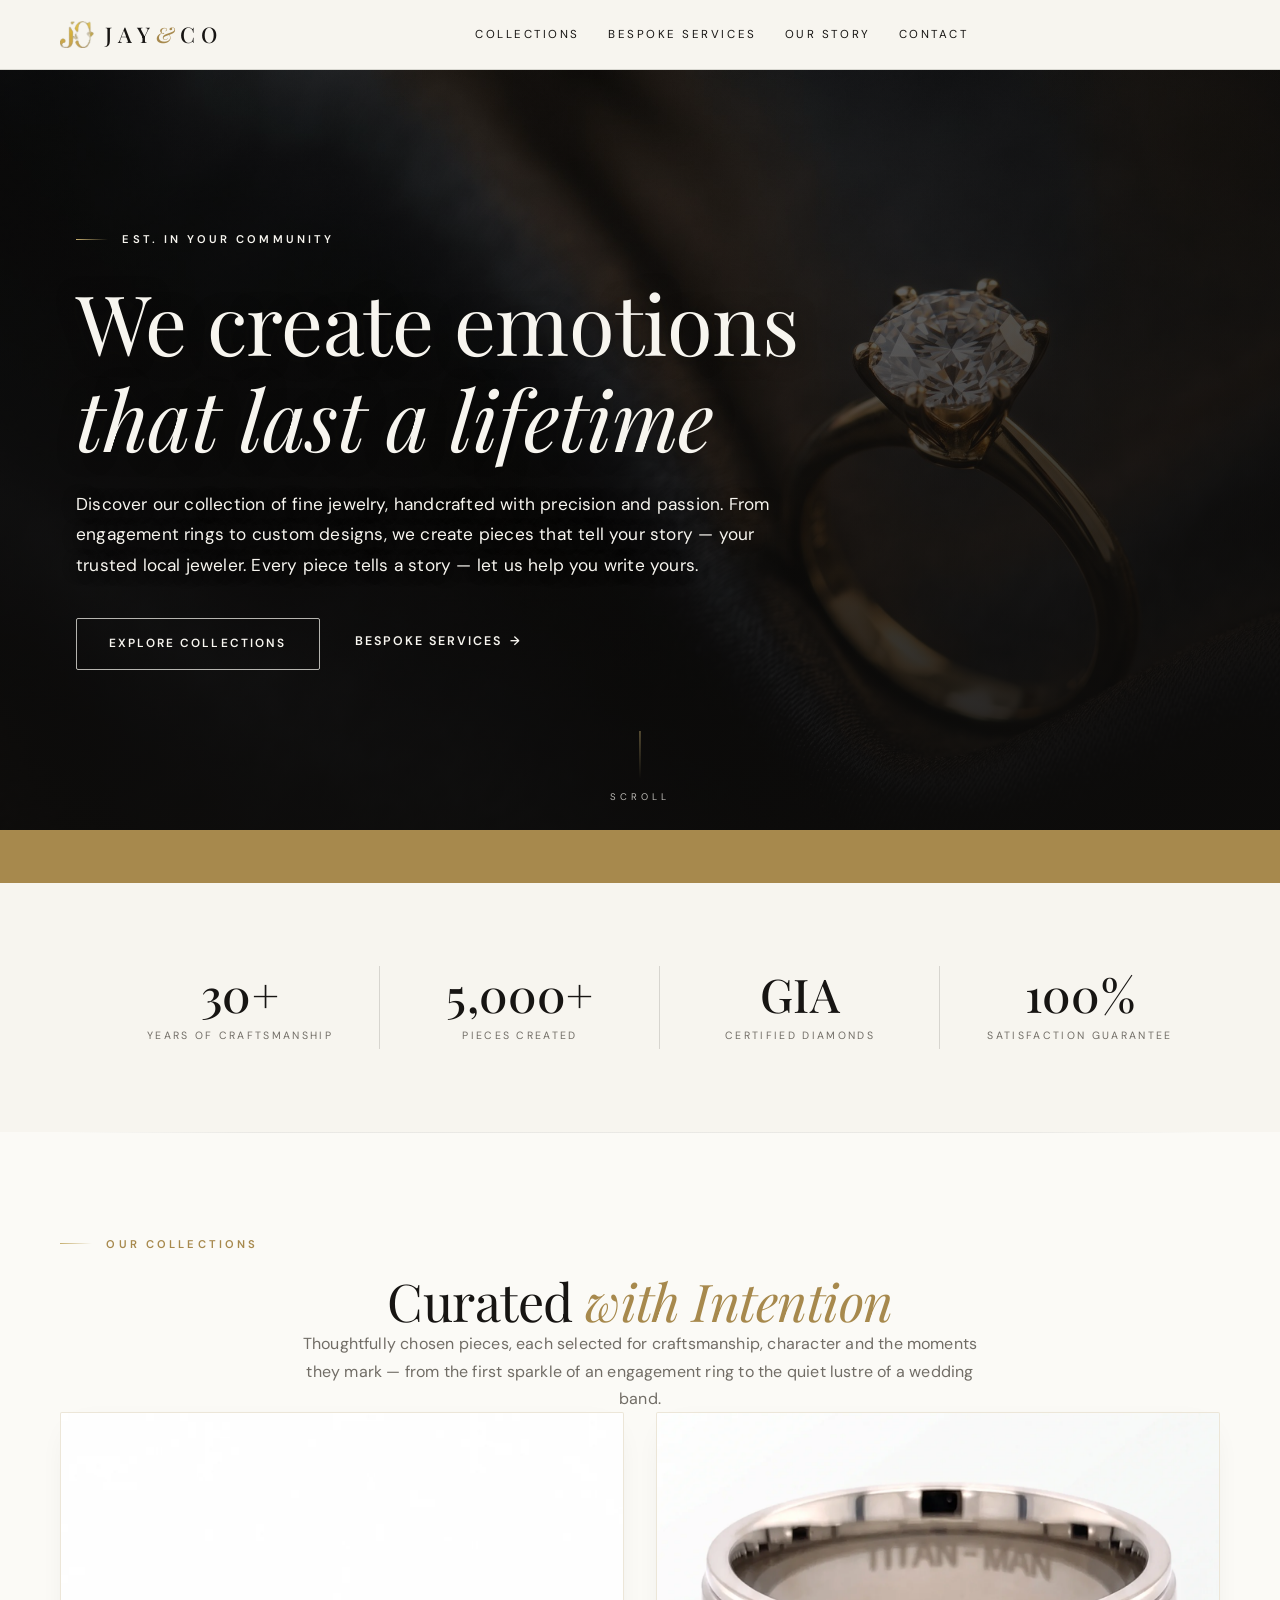
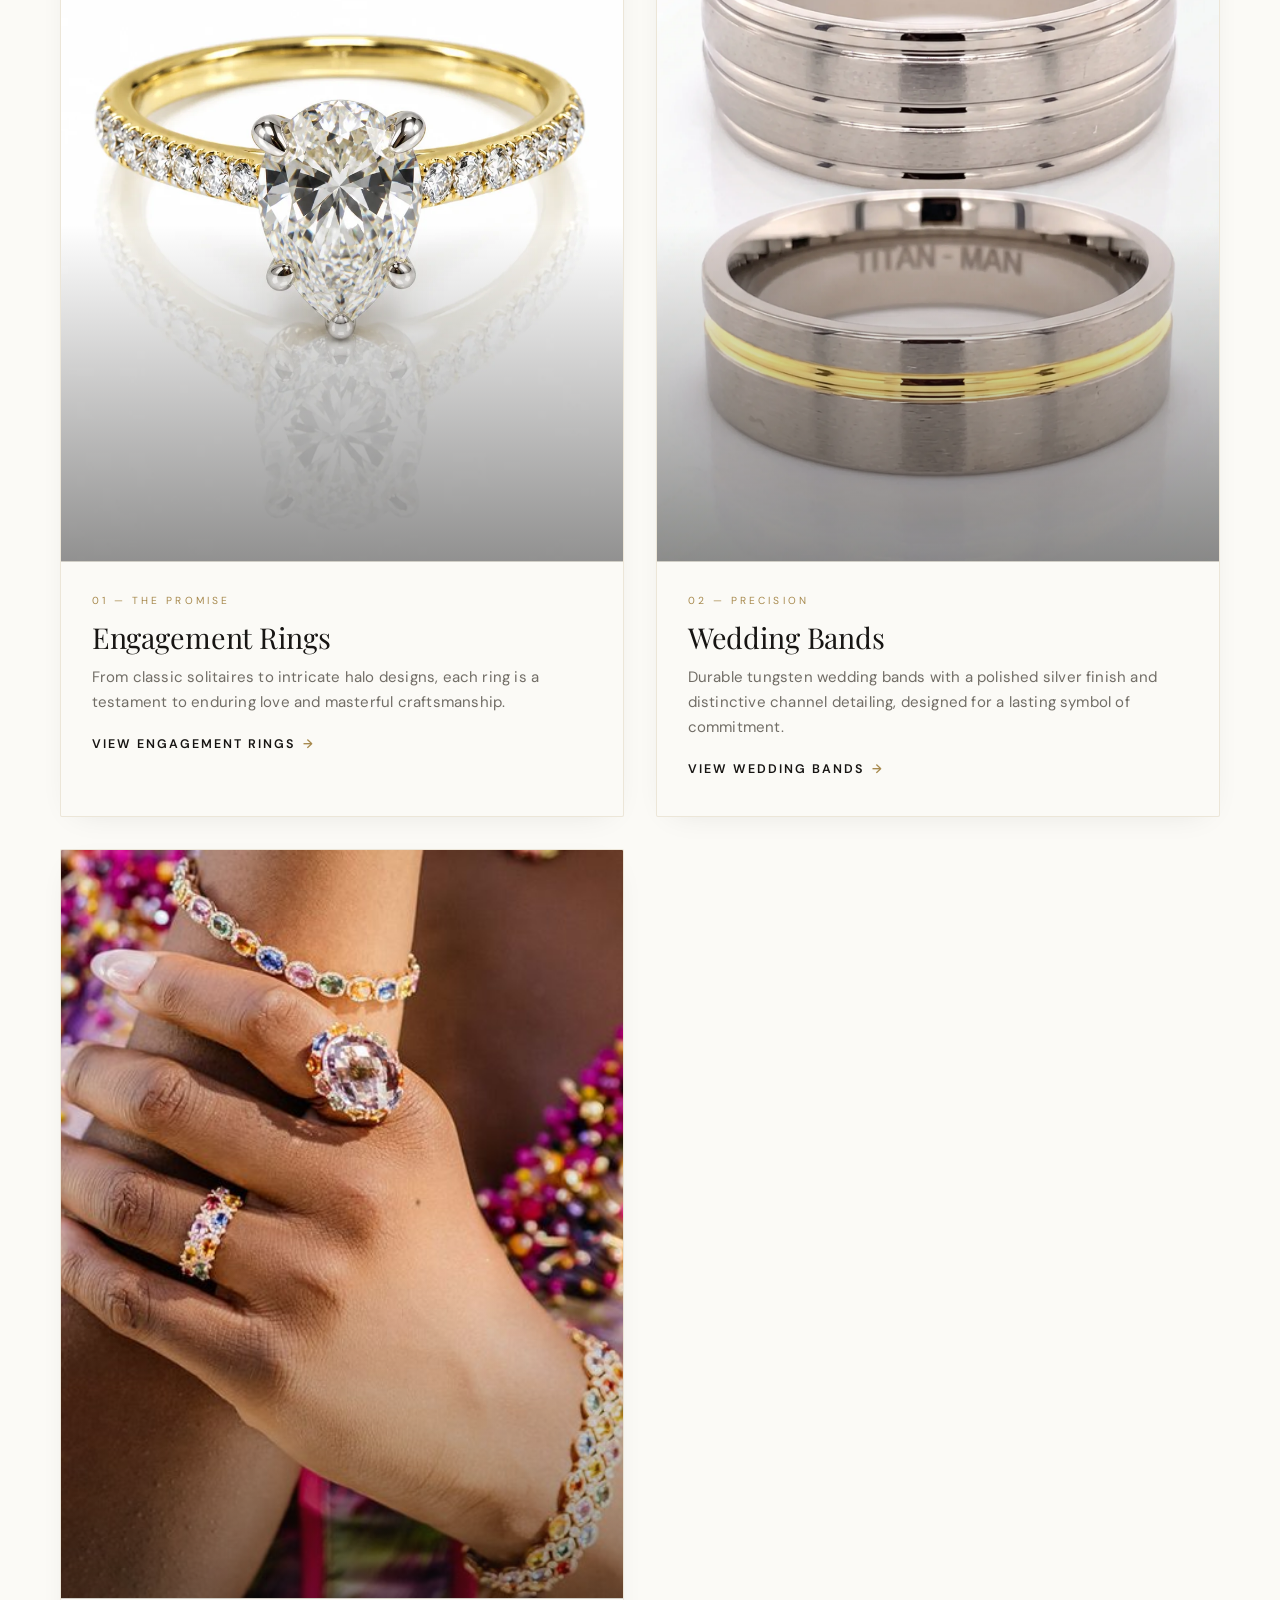
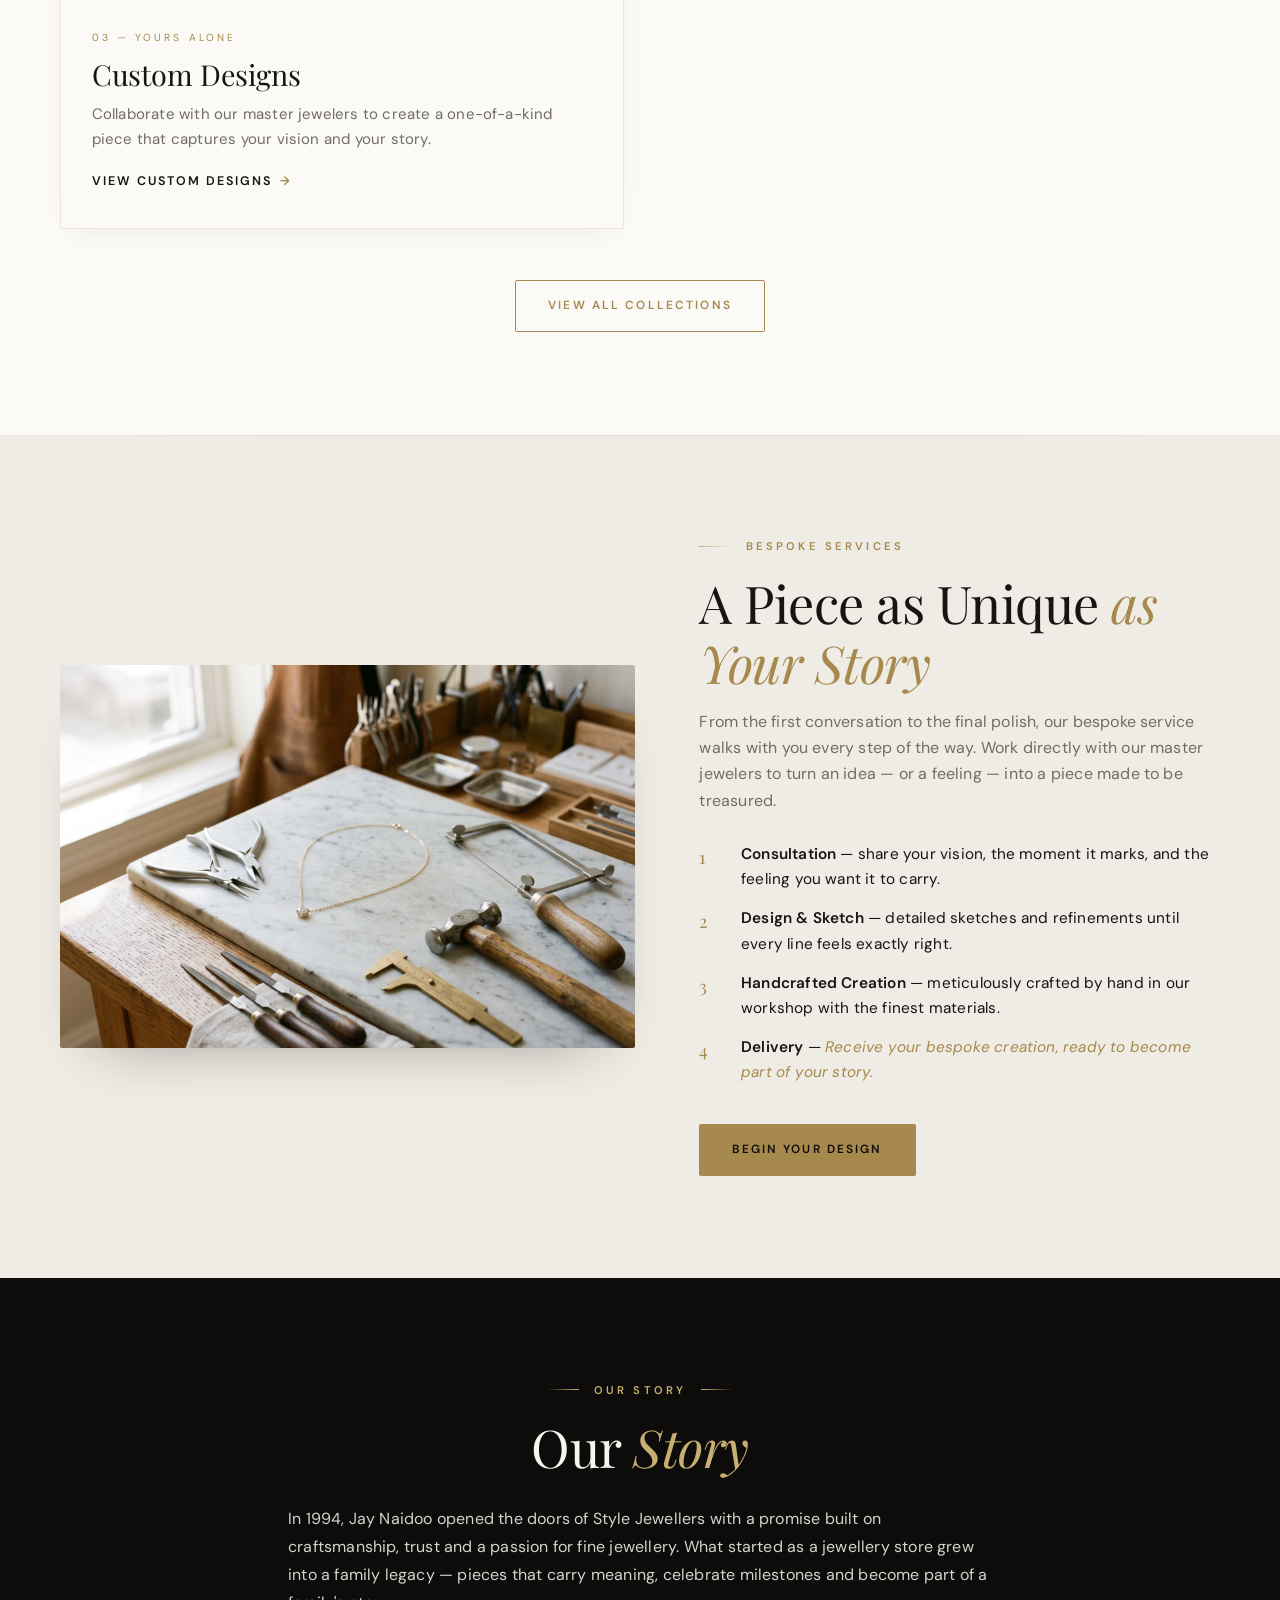
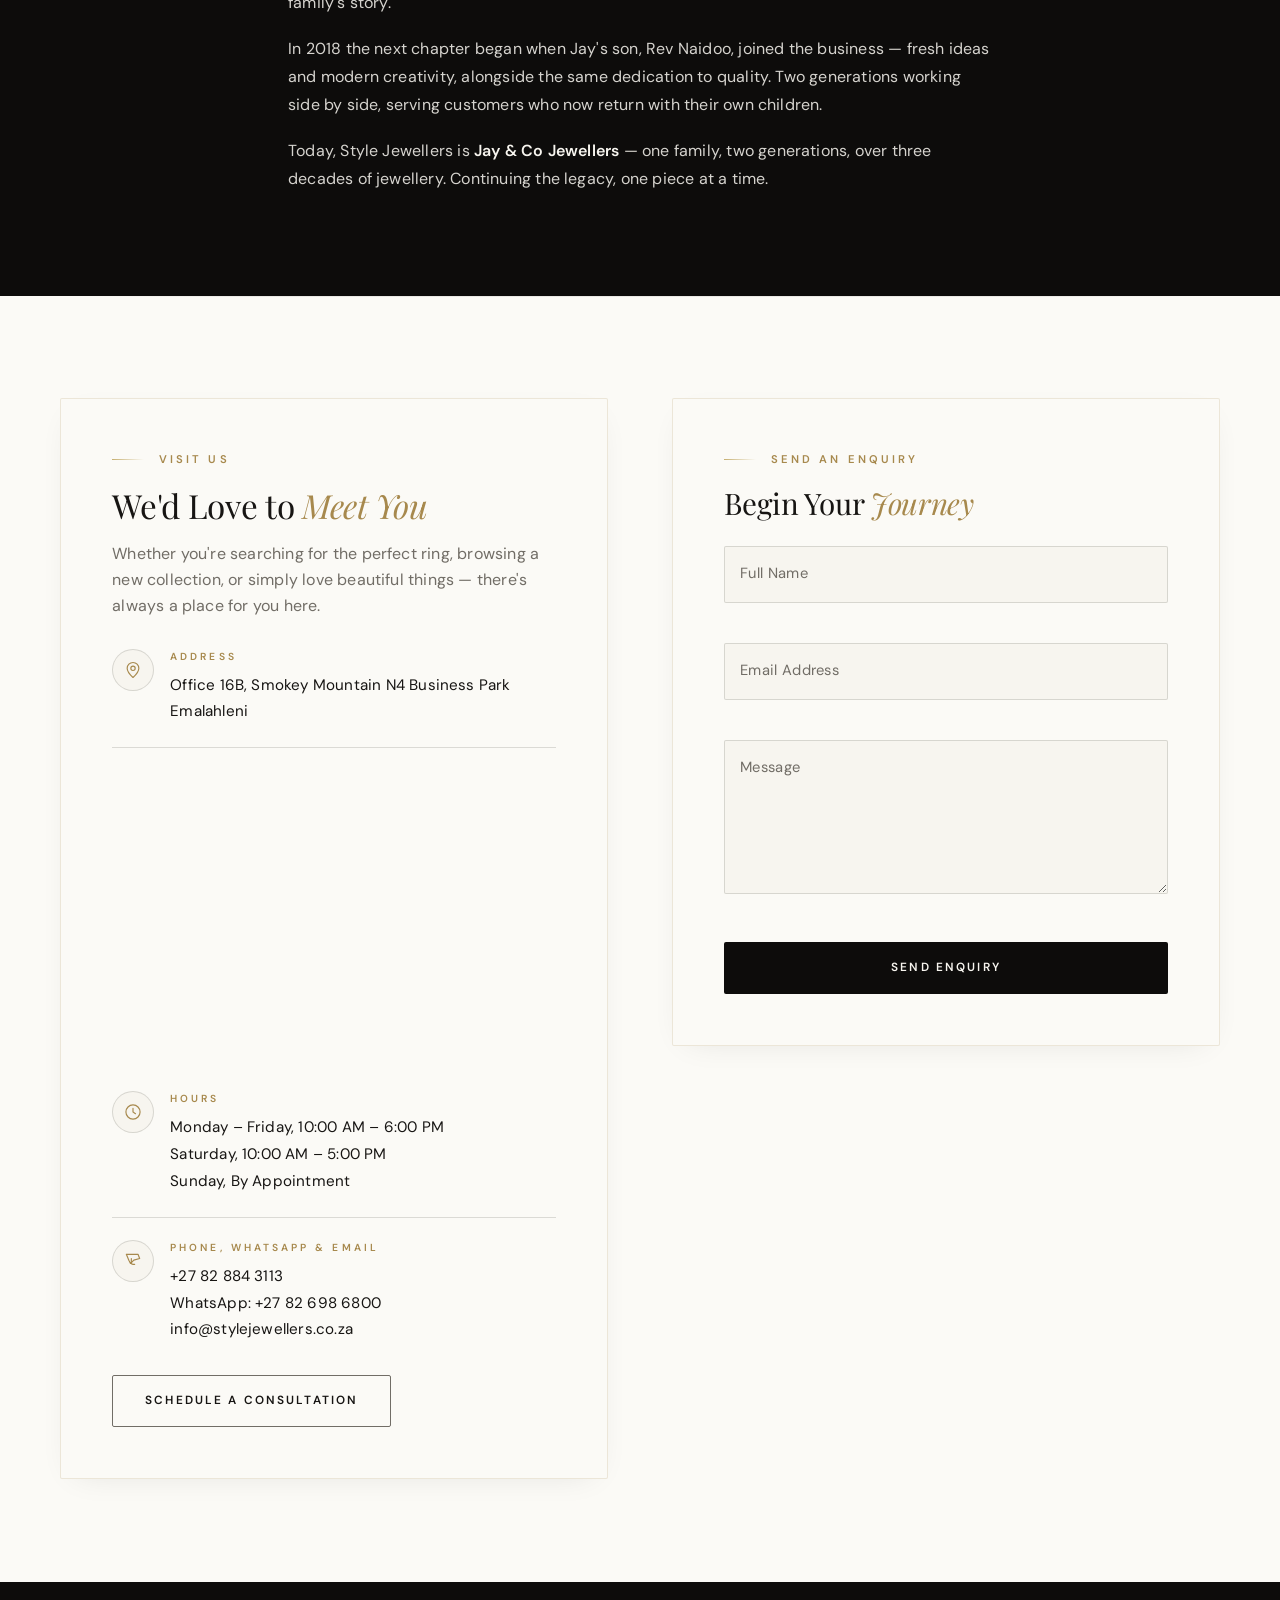
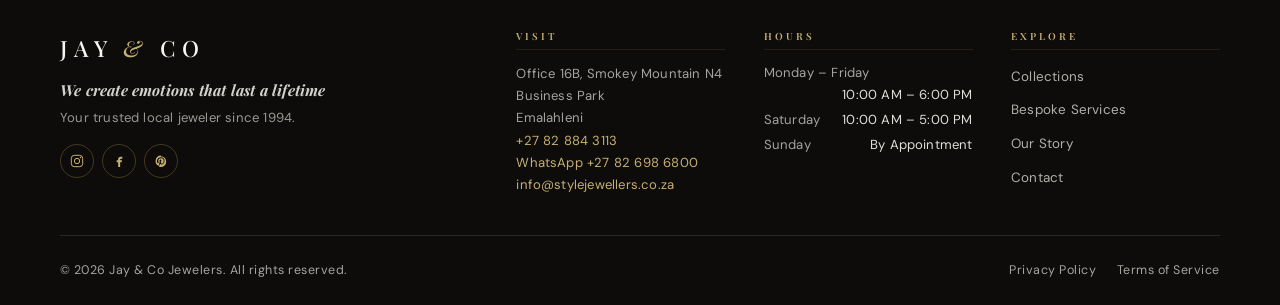
==== commit 6e560beb: "Give each collection its own page and make the whole card clickable Engagement Rings and Wedding Ban" ====
--- a/index.html
+++ b/index.html
@@ -163,7 +163,7 @@
           <p class="eyebrow" data-reveal>Our Collections</p>
           <h2 class="section__title" data-reveal>Curated <em>with Intention</em></h2>
           <p class="section__lead collections__lead" data-reveal>
-            Thoughtfully chosen pieces, each selected for craftsmanship, character and the moments they mark — from the first sparkle of an engagement ring to the quiet luxury of a cherished watch.
+            Thoughtfully chosen pieces, each selected for craftsmanship, character and the moments they mark — from the first sparkle of an engagement ring to the quiet lustre of a wedding band.
           </p>
         </div>
 
@@ -178,7 +178,7 @@
               <p class="card__text">
                 From classic solitaires to intricate halo designs, each ring is a testament to enduring love and masterful craftsmanship.
               </p>
-              <a class="link-arrow card__link" href="contact.html">
+              <a class="link-arrow card__link" href="engagement-rings.html">
                 View Engagement Rings <span class="link-arrow__glyph" aria-hidden="true">→</span>
               </a>
             </div>
@@ -194,7 +194,7 @@
               <p class="card__text">
                 Durable tungsten wedding bands with a polished silver finish and distinctive channel detailing, designed for a lasting symbol of commitment.
               </p>
-              <a class="link-arrow card__link" href="contact.html">
+              <a class="link-arrow card__link" href="wedding-bands.html">
                 View Wedding Bands <span class="link-arrow__glyph" aria-hidden="true">→</span>
               </a>
             </div>
--- a/assets/css/styles.css
+++ b/assets/css/styles.css
@@ -636,11 +636,35 @@
 }
 .card__title { font-size: clamp(1.4rem, 2.3vw, 1.8rem); }
 .card__text { font-size: 0.94rem; color: var(--ink-soft); }
+/* The link must NOT be positioned here: the pseudo-element below stretches to
+   the nearest positioned ancestor, which is .card — that is what makes the
+   whole box clickable rather than just the label. */
 .card__link {
   margin-top: auto;
   align-self: flex-start;
   padding-top: 0.5rem;
 }
+
+/* Whole-card link. The label stays the real, focusable anchor and this
+   pseudo-element stretches it over the card, so the box, the image and the
+   copy are all one click target. Nothing else is interactive inside a card,
+   so nothing gets covered up. */
+.card__link::after {
+  content: "";
+  position: absolute;
+  inset: 0;
+  z-index: 1;
+}
+.card__link:focus-visible::after {
+  outline: 2px solid var(--gold-bright);
+  outline-offset: -3px;
+  border-radius: var(--radius);
+}
+
+/* The card already lifts on hover; make the whole surface read as clickable. */
+.card__link::after { cursor: pointer; }
+.card:hover .card__link { color: var(--gold); }
+.card:hover .card__link .link-arrow__glyph { transform: translateX(6px); }
 
 .collections__cta {
   text-align: center;
@@ -1266,3 +1290,255 @@
 .btn:hover::after {
   left: 100%;
 }
+
+/* =============================================================
+   PRODUCT GALLERY + PIECE VIEWER (new)
+   ============================================================= */
+.gallery__grid {
+  display: grid;
+  grid-template-columns: repeat(auto-fill, minmax(180px, 1fr));
+  gap: clamp(0.9rem, 1.8vw, 1.5rem);
+}
+.gallery__count {
+  margin-top: 0.9rem;
+  font-size: 0.66rem;
+  letter-spacing: 0.26em;
+  text-transform: uppercase;
+  color: var(--gold);
+}
+.gallery__count::before {
+  content: "";
+  display: inline-block;
+  width: 22px; height: 1px;
+  margin-right: 0.7rem;
+  vertical-align: middle;
+  background: linear-gradient(90deg, var(--gold-bright), transparent);
+}
+
+/* The whole tile is one link, so the image and the caption both navigate. */
+.product { margin: 0; }
+.product__link {
+  display: flex;
+  flex-direction: column;
+  gap: 0.65rem;
+}
+.product__media {
+  position: relative;
+  display: block;
+  aspect-ratio: 1 / 1;
+  overflow: hidden;
+  background: #ffffff;
+  border: 1px solid rgba(167, 137, 77, 0.18);
+  border-radius: var(--radius);
+  box-shadow: 0 8px 32px -22px rgba(13, 12, 11, 0.2);
+  transition: transform 0.5s var(--ease-out), border-color 0.5s var(--ease-out),
+              box-shadow 0.5s var(--ease-out);
+}
+.product__media img {
+  width: 100%;
+  height: 100%;
+  object-fit: contain;
+  transition: transform 1.1s var(--ease-out);
+}
+.product__link:hover .product__media,
+.product__link:focus-visible .product__media {
+  transform: translateY(-3px);
+  border-color: rgba(167, 137, 77, 0.55);
+  box-shadow: 0 18px 44px -24px rgba(167, 137, 77, 0.45);
+}
+.product__link:hover .product__media img { transform: scale(1.05); }
+
+/* gold sweep across the mount on hover */
+.product__media::after {
+  content: "";
+  position: absolute;
+  top: 0; left: -120%;
+  width: 60%; height: 100%;
+  background: linear-gradient(100deg, transparent, rgba(198, 175, 112, 0.3), transparent);
+  transition: left 0.75s var(--ease-out);
+  pointer-events: none;
+}
+.product__link:hover .product__media::after { left: 130%; }
+
+.product__caption {
+  font-size: 0.66rem;
+  letter-spacing: 0.18em;
+  text-transform: uppercase;
+  text-align: center;
+  color: var(--ink-soft);
+  transition: color 0.35s var(--ease-out);
+}
+.product__link:hover .product__caption,
+.product__link:focus-visible .product__caption { color: var(--gold); }
+
+/* Two CTAs side by side under the collection cards. */
+.collections__cta {
+  display: flex;
+  flex-wrap: wrap;
+  justify-content: center;
+  gap: 0.75rem;
+}
+
+/* -------------------------------------------------- piece viewer */
+.piece {
+  position: fixed;
+  inset: 0;
+  z-index: 300;
+  display: flex;
+  align-items: center;
+  justify-content: center;
+  padding: clamp(0.75rem, 4vw, 3rem);
+  background: rgba(13, 12, 11, 0.94);
+}
+.piece[hidden] { display: none; }
+
+.piece__panel {
+  display: grid;
+  grid-template-columns: minmax(0, 1.1fr) minmax(0, 0.9fr);
+  width: min(100%, 1080px);
+  max-height: 100%;
+  background: var(--paper);
+  border: 1px solid rgba(198, 175, 112, 0.4);
+  border-radius: var(--radius);
+  box-shadow: var(--shadow);
+  overflow: hidden;
+}
+.piece__stage {
+  display: flex;
+  flex-direction: column;
+  align-items: center;
+  justify-content: center;
+  gap: clamp(1rem, 1.8vw, 1.4rem);
+  min-height: 280px;
+  padding: clamp(0.75rem, 2vw, 1.75rem);
+  background: #ffffff;
+}
+.piece__img {
+  width: auto;
+  height: auto;
+  max-width: 100%;
+  max-height: min(74vh, 640px);
+  object-fit: contain;
+}
+.piece__body {
+  display: flex;
+  flex-direction: column;
+  gap: 1rem;
+  padding: clamp(1.5rem, 3vw, 2.6rem);
+  overflow-y: auto;
+  border-left: 1px solid rgba(167, 137, 77, 0.22);
+}
+.piece__collection {
+  font-size: 0.62rem;
+  letter-spacing: 0.3em;
+  text-transform: uppercase;
+  color: var(--gold);
+}
+.piece__title {
+  font-size: clamp(1.35rem, 2.4vw, 1.9rem);
+}
+.piece__rule {
+  height: 1px;
+  background: linear-gradient(90deg, var(--gold-bright), rgba(167, 137, 77, 0.15));
+}
+.piece__text {
+  font-size: 0.9rem;
+  line-height: 1.72;
+  color: var(--ink-soft);
+}
+/* The enquiry sits directly beneath the photograph, with the description
+   in the panel beside it. */
+.piece__enquire { width: 100%; }
+.piece__email {
+  margin-top: auto;
+  padding-top: 1rem;
+  font-size: 0.78rem;
+  color: var(--ink-soft);
+}
+.piece__email a {
+  color: var(--gold);
+  border-bottom: 1px solid rgba(167, 137, 77, 0.45);
+}
+.piece__email a:hover { color: var(--gold-bright); border-color: var(--gold-bright); }
+
+.piece__nav { display: flex; align-items: center; gap: 0.9rem; margin-top: 0.4rem; }
+.piece__arrow {
+  width: 44px;
+  height: 44px;
+  display: grid;
+  place-items: center;
+  background: transparent;
+  border: 1px solid rgba(167, 137, 77, 0.5);
+  border-radius: 50%;
+  color: var(--ink);
+  font-size: 1rem;
+  cursor: pointer;
+  transition: border-color 0.3s var(--ease-out), color 0.3s var(--ease-out),
+              background 0.3s var(--ease-out);
+}
+.piece__arrow:hover,
+.piece__arrow:focus-visible {
+  border-color: var(--gold);
+  background: rgba(167, 137, 77, 0.1);
+  color: var(--gold);
+}
+.piece__counter {
+  font-size: 0.66rem;
+  letter-spacing: 0.22em;
+  text-transform: uppercase;
+  color: var(--ink-soft);
+  font-variant-numeric: tabular-nums;
+}
+
+.piece__close {
+  position: absolute;
+  top: clamp(0.8rem, 2vw, 1.6rem);
+  right: clamp(0.8rem, 2vw, 1.6rem);
+  width: 46px;
+  height: 46px;
+  display: grid;
+  place-items: center;
+  background: transparent;
+  border: 1px solid rgba(198, 175, 112, 0.4);
+  border-radius: 50%;
+  color: var(--gold-bright);
+  font-size: 1.4rem;
+  line-height: 1;
+  cursor: pointer;
+  transition: border-color 0.3s var(--ease-out), color 0.3s var(--ease-out),
+              transform 0.3s var(--ease-out);
+}
+.piece__close:hover,
+.piece__close:focus-visible {
+  border-color: var(--gold-bright);
+  color: var(--ivory);
+  transform: rotate(90deg);
+}
+
+body.piece-open { overflow: hidden; }
+
+/* Stack the viewer: image on top, copy beneath. */
+@media (max-width: 820px) {
+  .piece__panel {
+    grid-template-columns: minmax(0, 1fr);
+    max-height: 100%;
+    overflow-y: auto;
+  }
+  .piece__body { border-left: 0; border-top: 1px solid rgba(167, 137, 77, 0.22); }
+  .piece__img { max-height: min(52vh, 460px); }
+  .piece__email { margin-top: 0.5rem; }
+}
+
+/* A two-up board keeps the pieces legible on phones. */
+@media (max-width: 560px) {
+  .gallery__grid { grid-template-columns: repeat(2, minmax(0, 1fr)); gap: 0.75rem; }
+  .product__caption { font-size: 0.58rem; letter-spacing: 0.12em; }
+}
+
+@media (prefers-reduced-motion: reduce) {
+  .product__media::after { display: none; }
+  .product__link:hover .product__media { transform: none; }
+  .product__link:hover .product__media img { transform: none; }
+  .piece__close:hover { transform: none; }
+}
+
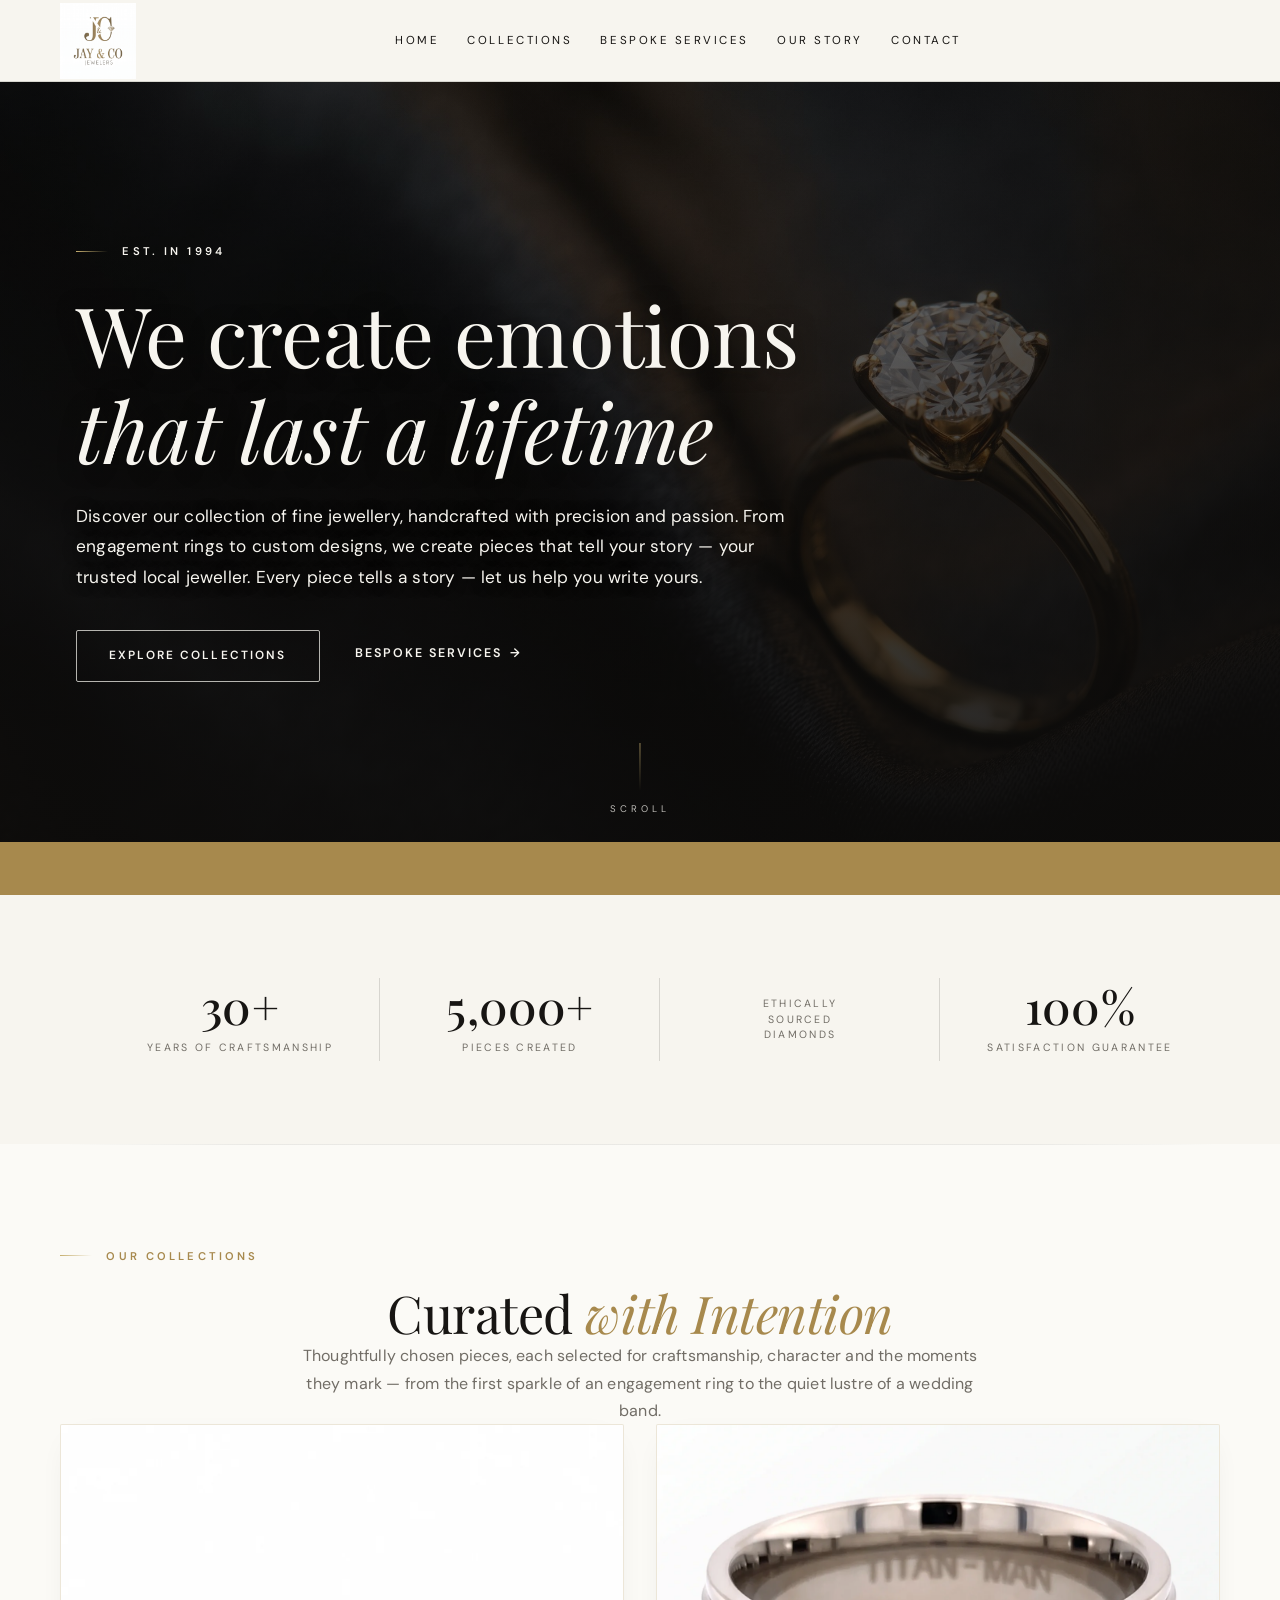
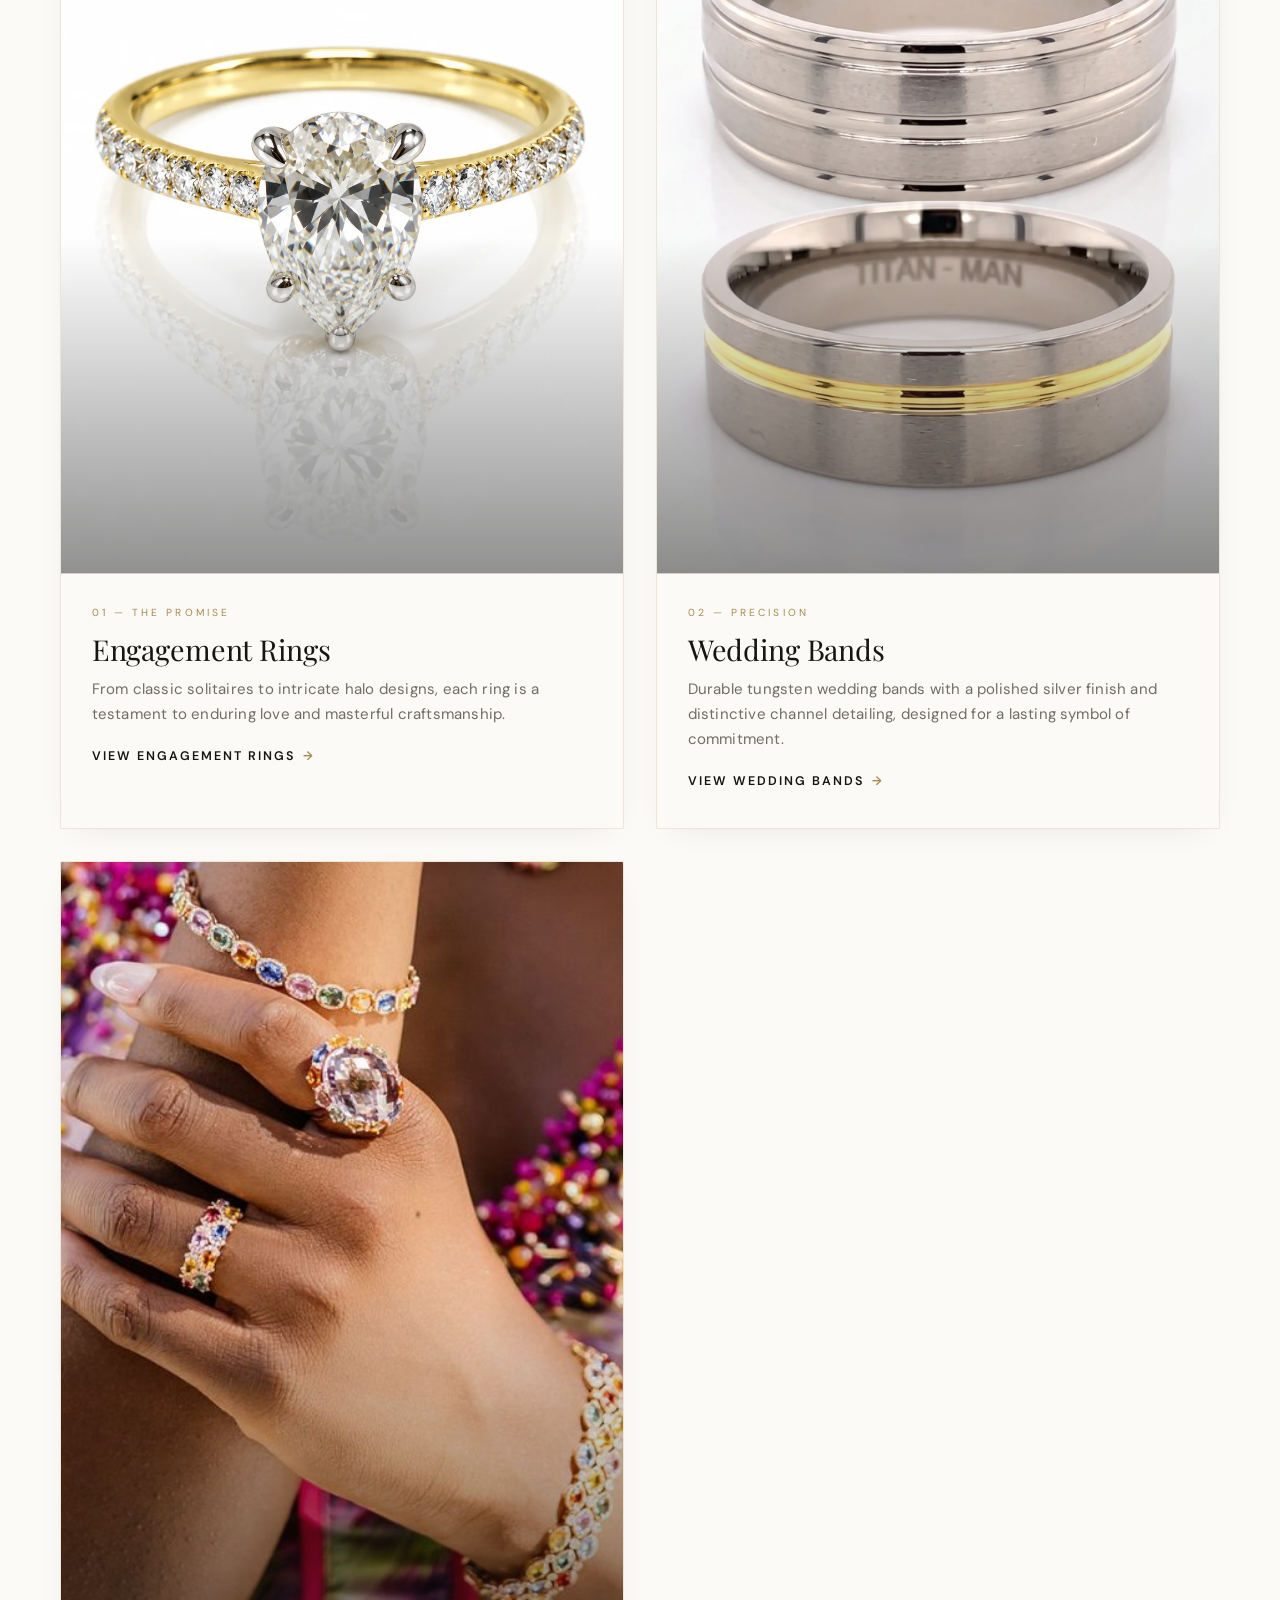
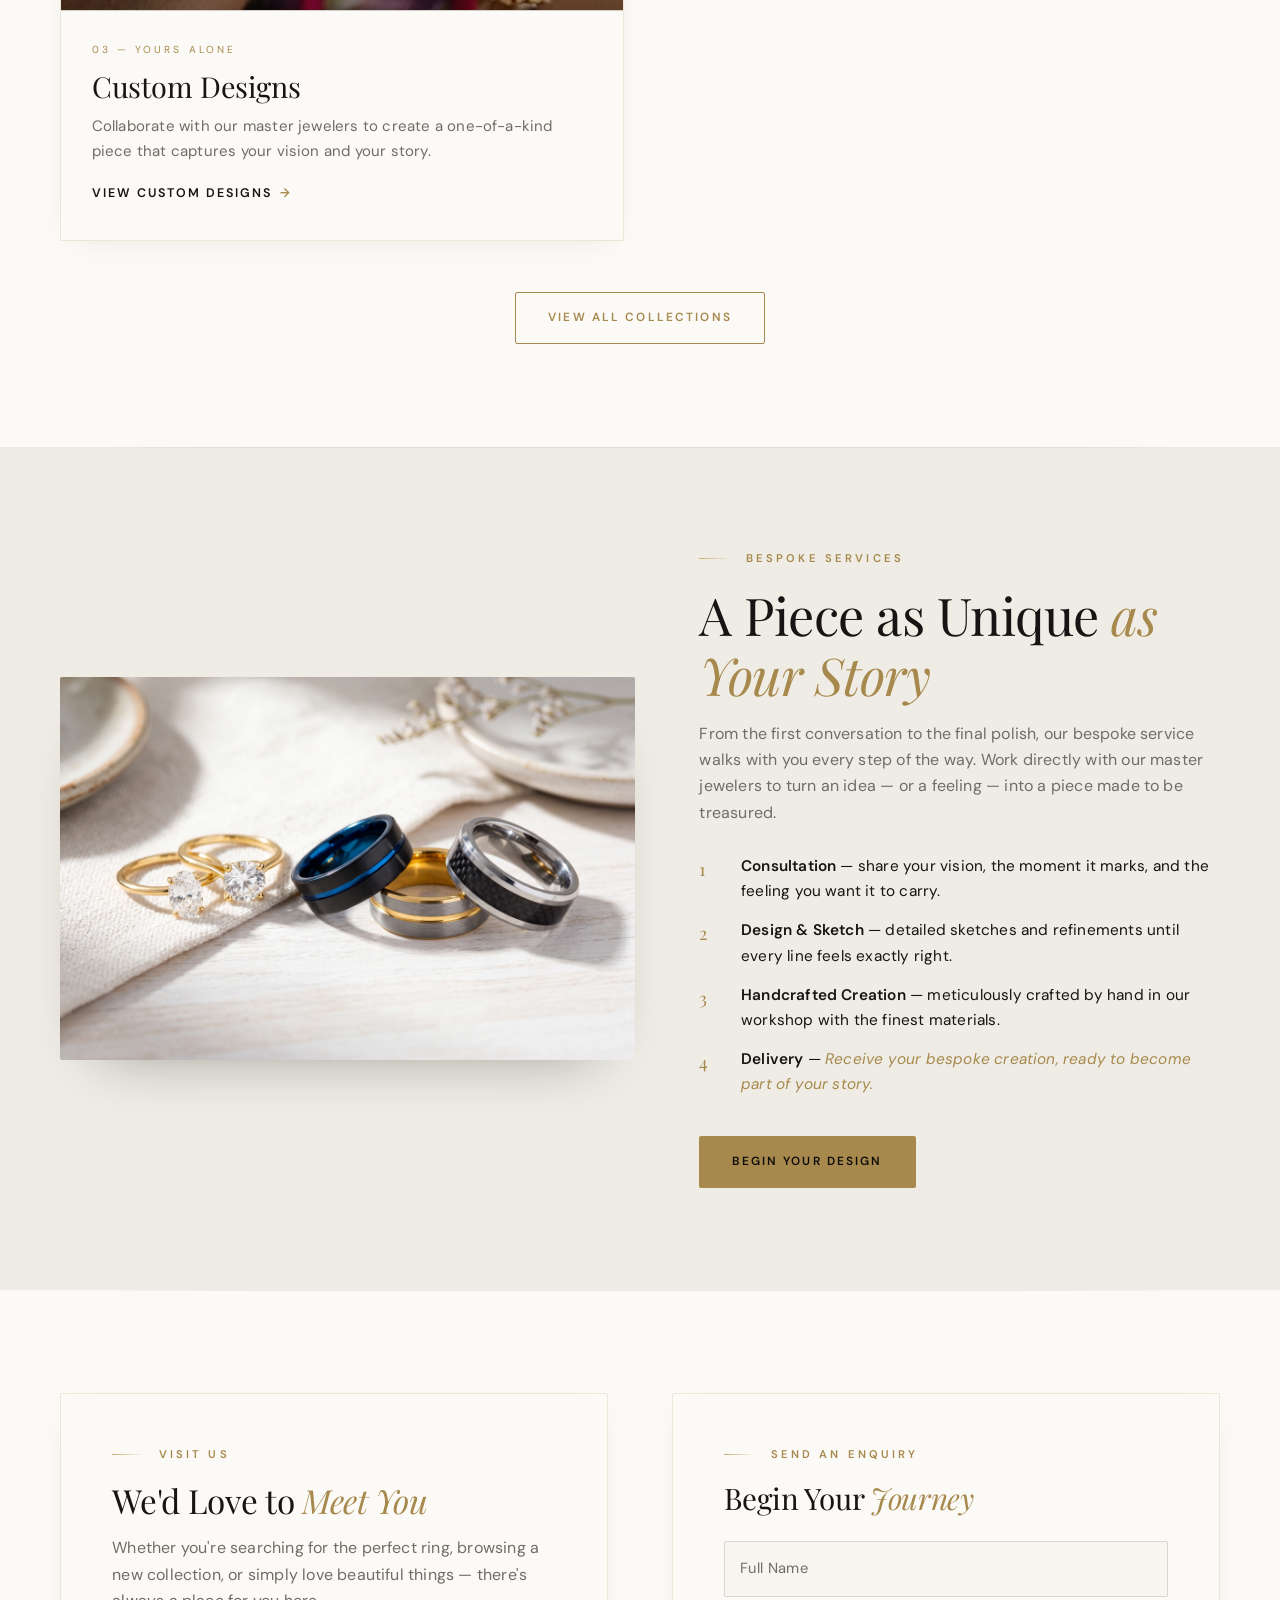
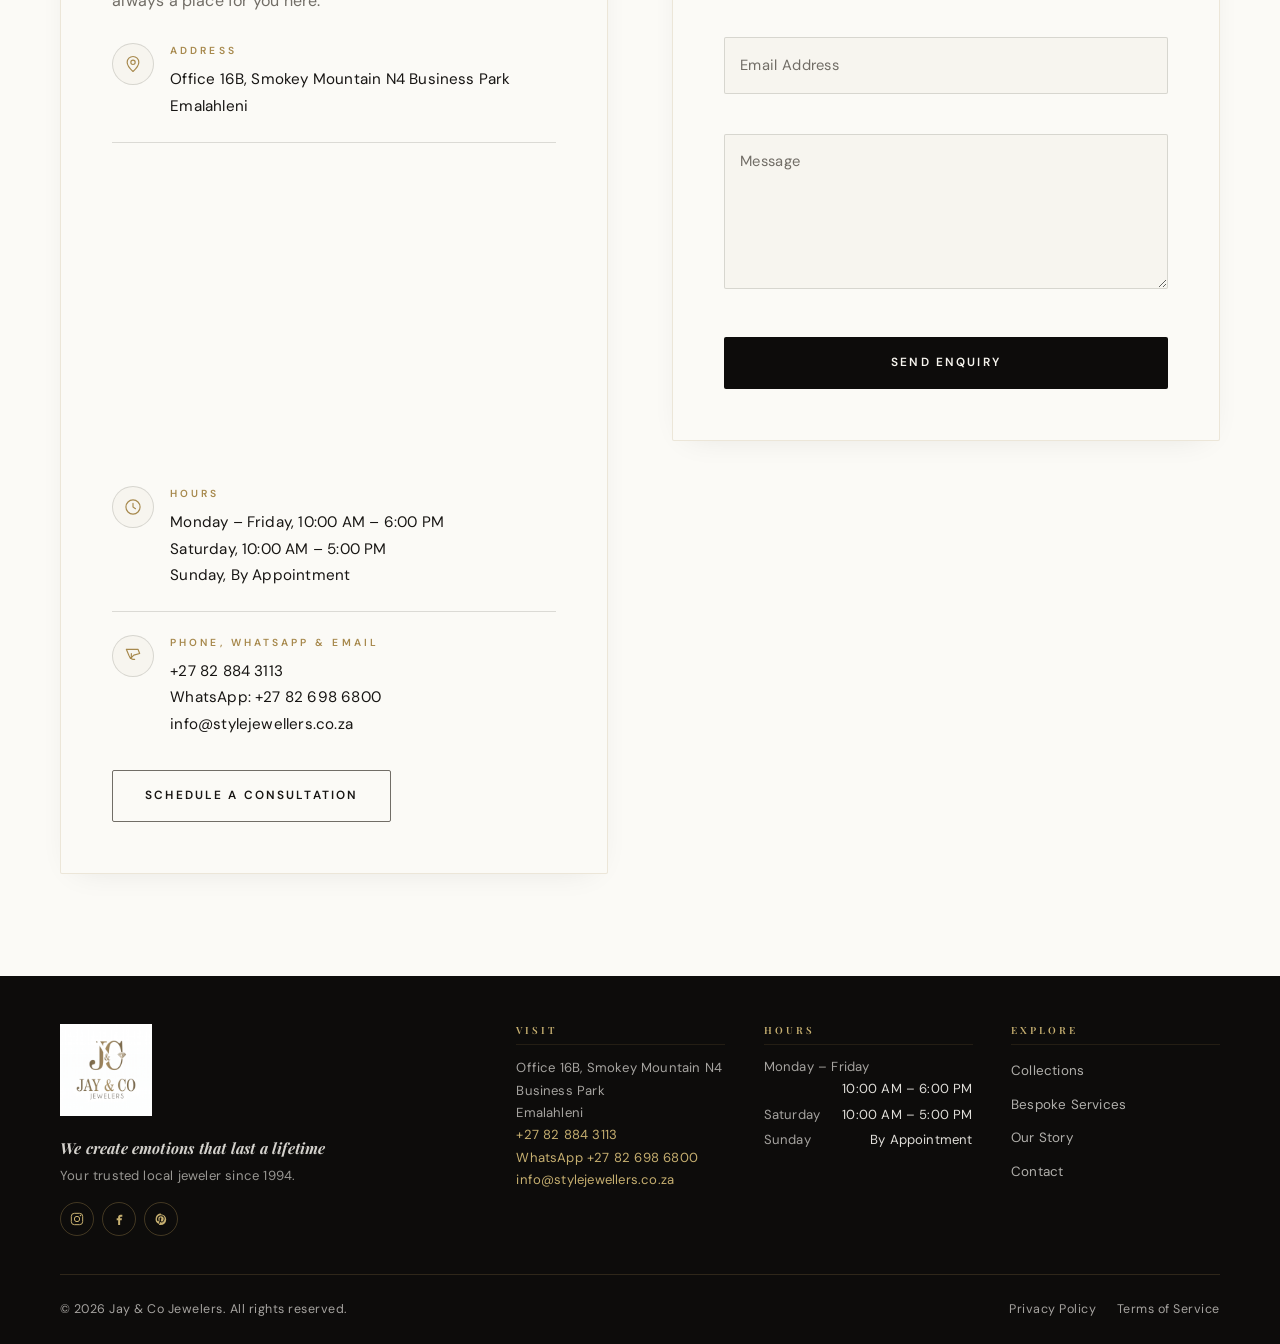
==== commit 52bfa0c2: "Apply Jay & Co website edits and supplied assets" ====
--- a/index.html
+++ b/index.html
@@ -47,13 +47,10 @@
   <!-- ===================== HEADER ===================== -->
   <header class="header" id="top">
     <div class="container header__inner">
-      <a class="brand" href="#top" aria-label="Jay &amp; Co Jewelers — home">
-        <!-- LOGO SLOT — swap this single src for the supplied logo file; size is set in .brand__logo -->
-        <img class="brand__logo" src="assets/img/logo-mark-gold-192.webp" width="34" height="34" alt="" aria-hidden="true">
-        JAY <span class="brand__amp">&amp;</span> CO
-      </a>
+      <a class="brand" href="#top" aria-label="Jay &amp; Co Jewelers — home"><img class="brand__logo" src="assets/brand/jay-co-logo.jpeg" width="88" height="88" alt="Jay &amp; Co Jewellers"></a>
 
       <nav class="nav__links" aria-label="Primary navigation">
+        <a href="index.html" data-nav="home">Home</a>
         <a href="collections.html" data-nav="collections">Collections</a>
         <a href="bespoke.html" data-nav="bespoke">Bespoke Services</a>
         <a href="story.html" data-nav="story">Our Story</a>
@@ -89,7 +86,7 @@
     <section class="hero" id="hero">
       <div class="hero__bg" aria-hidden="true"></div>
       <div class="container hero__content">
-        <p class="eyebrow hero__eyebrow" data-reveal>Est. in your community</p>
+        <p class="eyebrow hero__eyebrow" data-reveal>EST. IN 1994</p>
 
         <h1 class="hero__title" data-reveal>
           We create emotions<br>
@@ -97,7 +94,7 @@
         </h1>
 
         <p class="hero__body" data-reveal>
-          Discover our collection of fine jewelry, handcrafted with precision and passion. From engagement rings to custom designs, we create pieces that tell your story — your trusted local jeweler. Every piece tells a story — let us help you write yours.
+          Discover our collection of fine jewellery, handcrafted with precision and passion. From engagement rings to custom designs, we create pieces that tell your story — your trusted local jeweller. Every piece tells a story — let us help you write yours.
         </p>
 
         <div class="hero__ctas" data-reveal>
@@ -120,12 +117,12 @@
     <div class="marquee" aria-label="What we offer" role="marquee">
       <div class="marquee__track">
         <span class="marquee__item">Bespoke Design<span class="marquee__sep">◆</span></span>
-        <span class="marquee__item">Timeless craftmanship<span class="marquee__sep">◆</span></span>
+        <span class="marquee__item">Timeless craftsmanship<span class="marquee__sep">◆</span></span>
         <span class="marquee__item">Jewellery made to be treasured<span class="marquee__sep">◆</span></span>
         <span class="marquee__item">Engagement Rings<span class="marquee__sep">◆</span></span>
         <span class="marquee__item">Ethically sourced diamonds<span class="marquee__sep">◆</span></span>
         <span class="marquee__item">Bespoke Design<span class="marquee__sep">◆</span></span>
-        <span class="marquee__item">Timeless craftmanship<span class="marquee__sep">◆</span></span>
+        <span class="marquee__item">Timeless craftsmanship<span class="marquee__sep">◆</span></span>
         <span class="marquee__item">Jewellery made to be treasured<span class="marquee__sep">◆</span></span>
         <span class="marquee__item">Engagement Rings<span class="marquee__sep">◆</span></span>
         <span class="marquee__item">Ethically sourced diamonds<span class="marquee__sep">◆</span></span>
@@ -144,9 +141,8 @@
             <span class="stat__value" data-count="5000" data-suffix="+" data-format="comma">5,000+</span>
             <span class="stat__label">Pieces Created</span>
           </li>
-          <li class="stat" data-reveal>
-            <span class="stat__value">GIA</span>
-            <span class="stat__label">Certified Diamonds</span>
+          <li class="stat stat--ethical" data-reveal>
+            <span class="stat__label stat__label--wide">ETHICALLY SOURCED DIAMONDS</span>
           </li>
           <li class="stat" data-reveal>
             <span class="stat__value" data-count="100" data-suffix="%">100%</span>
@@ -230,7 +226,7 @@
       <div class="container">
         <div class="bespoke-split__grid">
           <div class="bespoke-split__image" data-reveal>
-            <img src="assets/bespoke.jpg" alt="Bespoke atelier — custom jewelry crafted by hand" loading="lazy" decoding="async">
+            <img src="assets/brand/bespoke-custom-page.jpeg" alt="Fine rings arranged on a soft ivory surface" loading="lazy" decoding="async">
           </div>
 
           <div class="bespoke-split__text" data-reveal>
@@ -251,26 +247,6 @@
               <a class="btn" href="contact.html">Begin Your Design</a>
             </div>
           </div>
-        </div>
-      </div>
-    </section>
-
-    <!-- ===================== OUR STORY ===================== -->
-    <section class="section difference" id="story">
-      <div class="container">
-        <p class="eyebrow" data-reveal>Our Story</p>
-        <h2 class="section__title" data-reveal>Our <em>Story</em></h2>
-
-        <div class="story-copy" data-reveal>
-          <p>
-            In 1994, Jay Naidoo opened the doors of Style Jewellers with a promise built on craftsmanship, trust and a passion for fine jewellery. What started as a jewellery store grew into a family legacy — pieces that carry meaning, celebrate milestones and become part of a family's story.
-          </p>
-          <p>
-            In 2018 the next chapter began when Jay's son, Rev Naidoo, joined the business — fresh ideas and modern creativity, alongside the same dedication to quality. Two generations working side by side, serving customers who now return with their own children.
-          </p>
-          <p>
-            Today, Style Jewellers is <strong>Jay &amp; Co Jewellers</strong> — one family, two generations, over three decades of jewellery. Continuing the legacy, one piece at a time.
-          </p>
         </div>
       </div>
     </section>
@@ -393,9 +369,7 @@
       <div class="footer__grid">
 
         <div class="footer__brand">
-          <a class="footer__logo" href="#top" aria-label="Jay &amp; Co Jewelers — back to top">
-            JAY <span class="amp">&amp;</span> CO
-          </a>
+          <a class="footer__logo" href="#top" aria-label="Jay &amp; Co Jewelers — back to top"><img class="footer__logo-image" src="assets/brand/jay-co-logo.jpeg" width="88" height="88" alt="Jay &amp; Co Jewellers"></a>
           <p class="footer__tagline">
             <strong>We create emotions that last a lifetime</strong>
             Your trusted local jeweler since 1994.
--- a/assets/css/styles.css
+++ b/assets/css/styles.css
@@ -24,7 +24,7 @@
   --font-body: 'DM Sans', -apple-system, BlinkMacSystemFont, 'Segoe UI', Roboto, sans-serif;
 
   --container: 1160px;
-  --nav-h: 70px;
+  --nav-h: 82px;
   --radius: 2px;
   --shadow: 0 30px 60px -42px rgba(13, 12, 11, 0.45);
   --shadow-gold: 0 24px 50px -30px rgba(167, 137, 77, 0.5);
@@ -273,15 +273,10 @@
 .brand {
   display: inline-flex;
   align-items: center;
-  font-family: var(--font-display);
-  font-size: 1.35rem;
-  font-weight: 500;
-  letter-spacing: 0.28em;
-  text-transform: uppercase;
-  color: var(--ink);
-  transition: transform 0.5s var(--ease-out);
-}
-.brand:hover { transform: rotate(-3deg) scale(1.03); }
+  flex: 0 0 auto;
+  transition: opacity 0.3s var(--ease-out);
+}
+.brand:hover { opacity: 0.82; }
 
 .brand__amp {
   font-style: italic;
@@ -292,9 +287,8 @@
    Swap the <img> src for the supplied logo file — nothing else needs to change. */
 .brand__logo {
   flex: none;
-  width: 34px;
-  height: 34px;
-  margin-right: 0.7rem;
+  width: 76px;
+  height: 76px;
   object-fit: contain;
 }
 
@@ -780,6 +774,66 @@
   font-weight: 600;
 }
 
+/* -------------------------------------------------- Our Story editorial layout */
+.story-intro {
+  padding: clamp(4.25rem, 8vw, 7rem) 0 clamp(2.75rem, 5vw, 4.25rem);
+  text-align: center;
+  background: var(--paper);
+}
+.story-intro__inner { max-width: 820px; }
+.story-intro .eyebrow { justify-content: center; }
+.story-intro h1 { font-size: clamp(3rem, 7vw, 5.6rem); line-height: 1.04; }
+.story-intro__inner > p:last-child {
+  margin: 1rem auto 0;
+  color: var(--ink-soft);
+  font-size: clamp(1rem, 1.5vw, 1.2rem);
+}
+.story-legacy { padding-top: clamp(2.5rem, 5vw, 4rem); }
+.story-legacy__grid {
+  display: grid;
+  grid-template-columns: 1fr;
+  gap: clamp(2.5rem, 6vw, 6rem);
+  align-items: center;
+}
+.story-founder { margin: 0; }
+.story-founder__image { aspect-ratio: 4 / 5; overflow: hidden; background: var(--parchment); }
+.story-founder__image img {
+  width: 100%; height: 100%; object-fit: cover; object-position: center 34%;
+}
+.story-founder figcaption {
+  display: flex; gap: 0.85rem; margin-top: 1rem; color: var(--ink);
+  font-size: 0.68rem; font-weight: 600; letter-spacing: 0.2em;
+}
+.story-founder figcaption span { color: var(--gold); }
+.story-legacy__copy { max-width: 62ch; }
+.story-legacy__copy .eyebrow { margin-bottom: 1.3rem; }
+.story-legacy__copy h2 { font-size: clamp(2.5rem, 4.8vw, 4.15rem); line-height: 1.12; }
+.story-legacy__copy h2 em { color: var(--gold); font-weight: 400; }
+.story-legacy__rule { width: 58px; height: 1px; margin: 1.8rem 0 2rem; background: var(--gold); }
+.story-legacy__copy > p:not(.eyebrow) {
+  margin-top: 1.1rem; color: var(--ink-soft); font-size: 0.96rem; line-height: 1.85;
+}
+.story-legacy__button { margin-top: 1.8rem; }
+.story-timeline {
+  display: grid; grid-template-columns: 1fr; margin-top: clamp(4rem, 8vw, 7rem);
+  border-top: 1px solid var(--rule); border-bottom: 1px solid var(--rule);
+}
+.story-timeline__item { padding: 2rem 1.5rem; }
+.story-timeline__item + .story-timeline__item { border-top: 1px solid var(--rule); }
+.story-timeline__year { color: var(--gold); font-family: var(--font-display); font-size: 2rem; line-height: 1; }
+.story-timeline__item h3 {
+  margin-top: 0.9rem; font-family: var(--font-body); font-size: 0.67rem;
+  font-weight: 600; letter-spacing: 0.19em; text-transform: uppercase;
+}
+.story-timeline__item > p:last-child { margin-top: 0.5rem; color: var(--ink-soft); font-size: 0.9rem; }
+.story-journal { padding: clamp(3.5rem, 7vw, 6rem) 0; }
+.story-journal__inner {
+  border-top: 1px solid var(--rule); padding-top: clamp(2rem, 4vw, 3rem); text-align: center;
+}
+.story-journal .eyebrow { justify-content: center; }
+.story-journal h2 { font-size: clamp(2rem, 4vw, 3.2rem); }
+.stat__label--wide { max-width: 15ch; line-height: 1.45; }
+
 /* -------------------------------------------------- home contact section */
 .home-contact {
   background: var(--paper);
@@ -1085,6 +1139,7 @@
 }
 .footer__logo:hover { transform: translateY(-2px); color: var(--gold-bright); }
 .footer__logo .amp { font-style: italic; color: var(--gold-bright); }
+.footer__logo-image { width: 92px; height: 92px; object-fit: contain; }
 .footer__tagline {
   margin-top: 0.7rem;
   font-size: 0.82rem;
@@ -1226,6 +1281,11 @@
 @media (min-width: 900px) {
   .nav__links { display: flex; }
   .menu-toggle { display: none; }
+
+  .story-legacy__grid { grid-template-columns: minmax(300px, 0.85fr) minmax(0, 1.15fr); }
+  .story-timeline { grid-template-columns: repeat(3, 1fr); }
+  .story-timeline__item + .story-timeline__item { border-top: 0; border-left: 1px solid var(--rule); }
+  .story-timeline__item { padding: 2.5rem clamp(1.25rem, 3vw, 2.75rem); }
 
   .collections__grid {
     grid-template-columns: 1fr 1fr;
@@ -1542,3 +1602,5 @@
   .piece__close:hover { transform: none; }
 }
 
+.stat--ethical { display: flex; align-items: center; justify-content: center; }
+.stat--ethical .stat__label { margin-top: 0; }
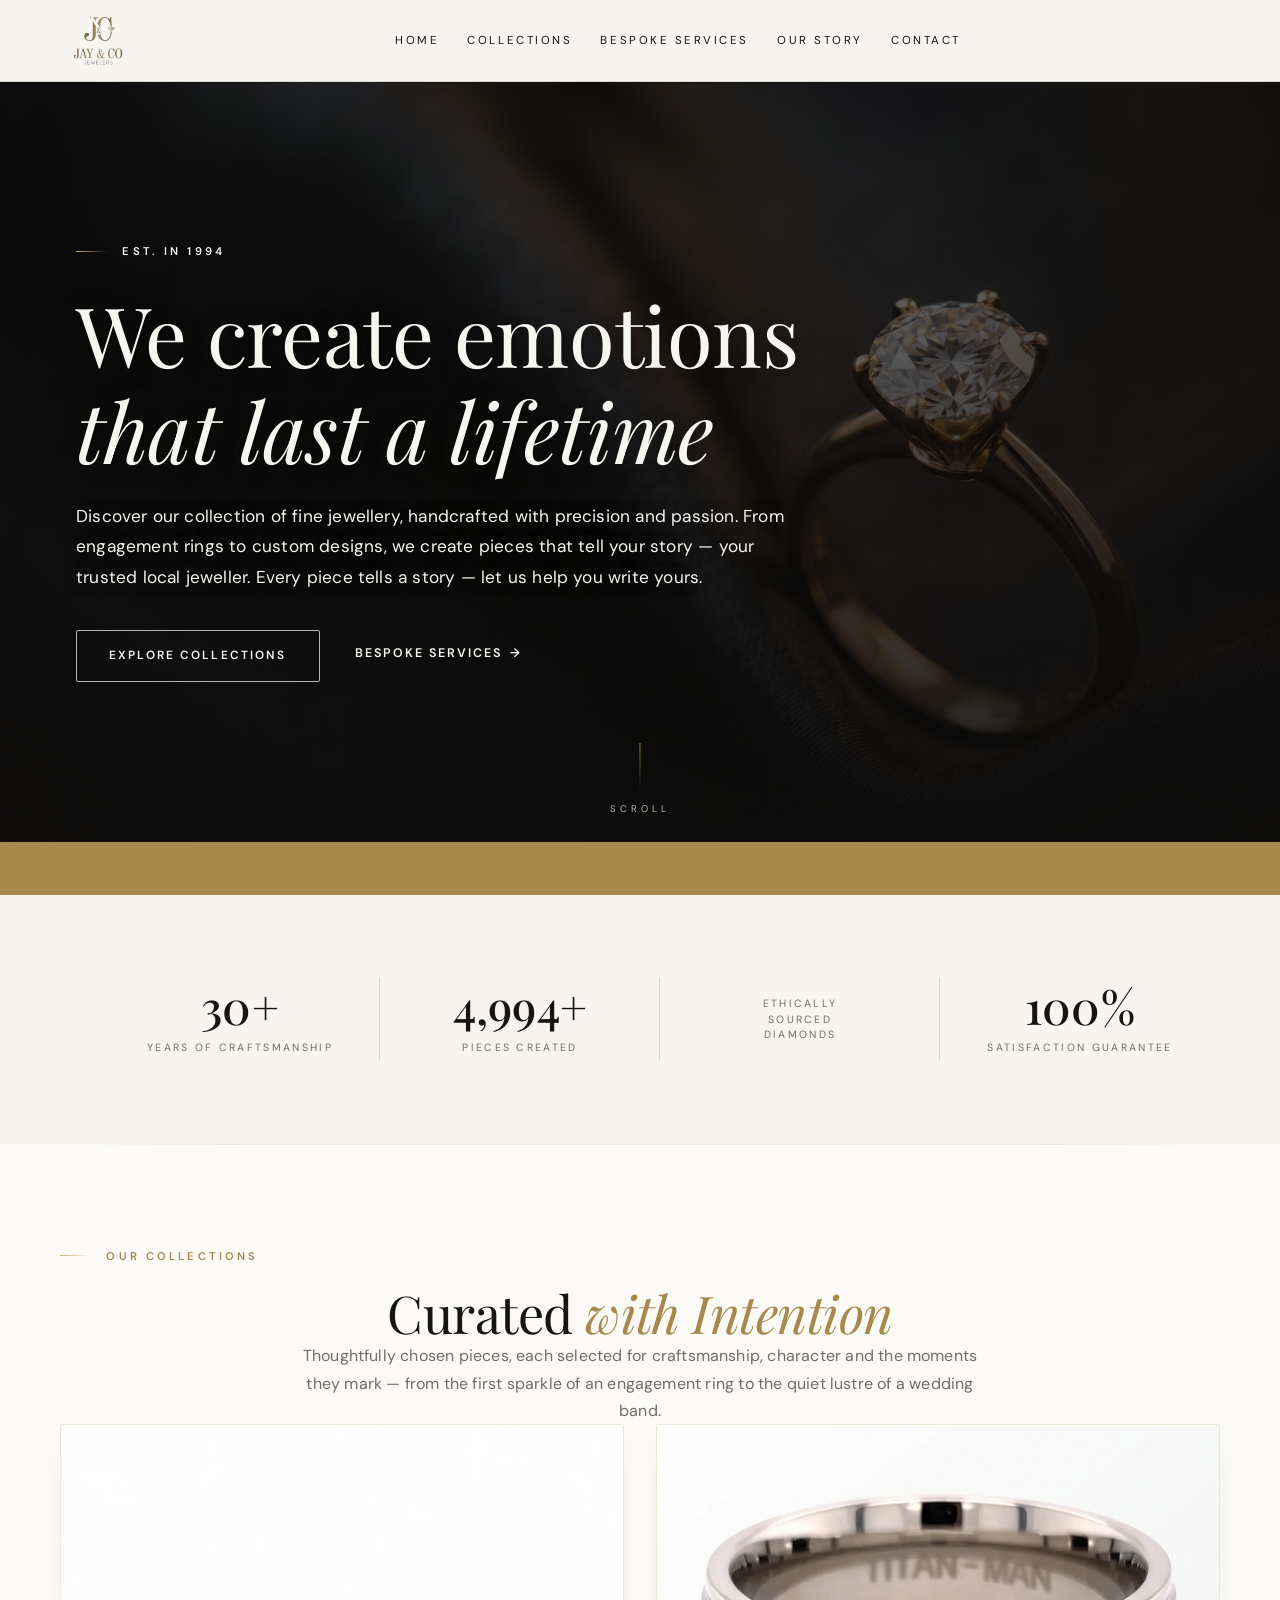
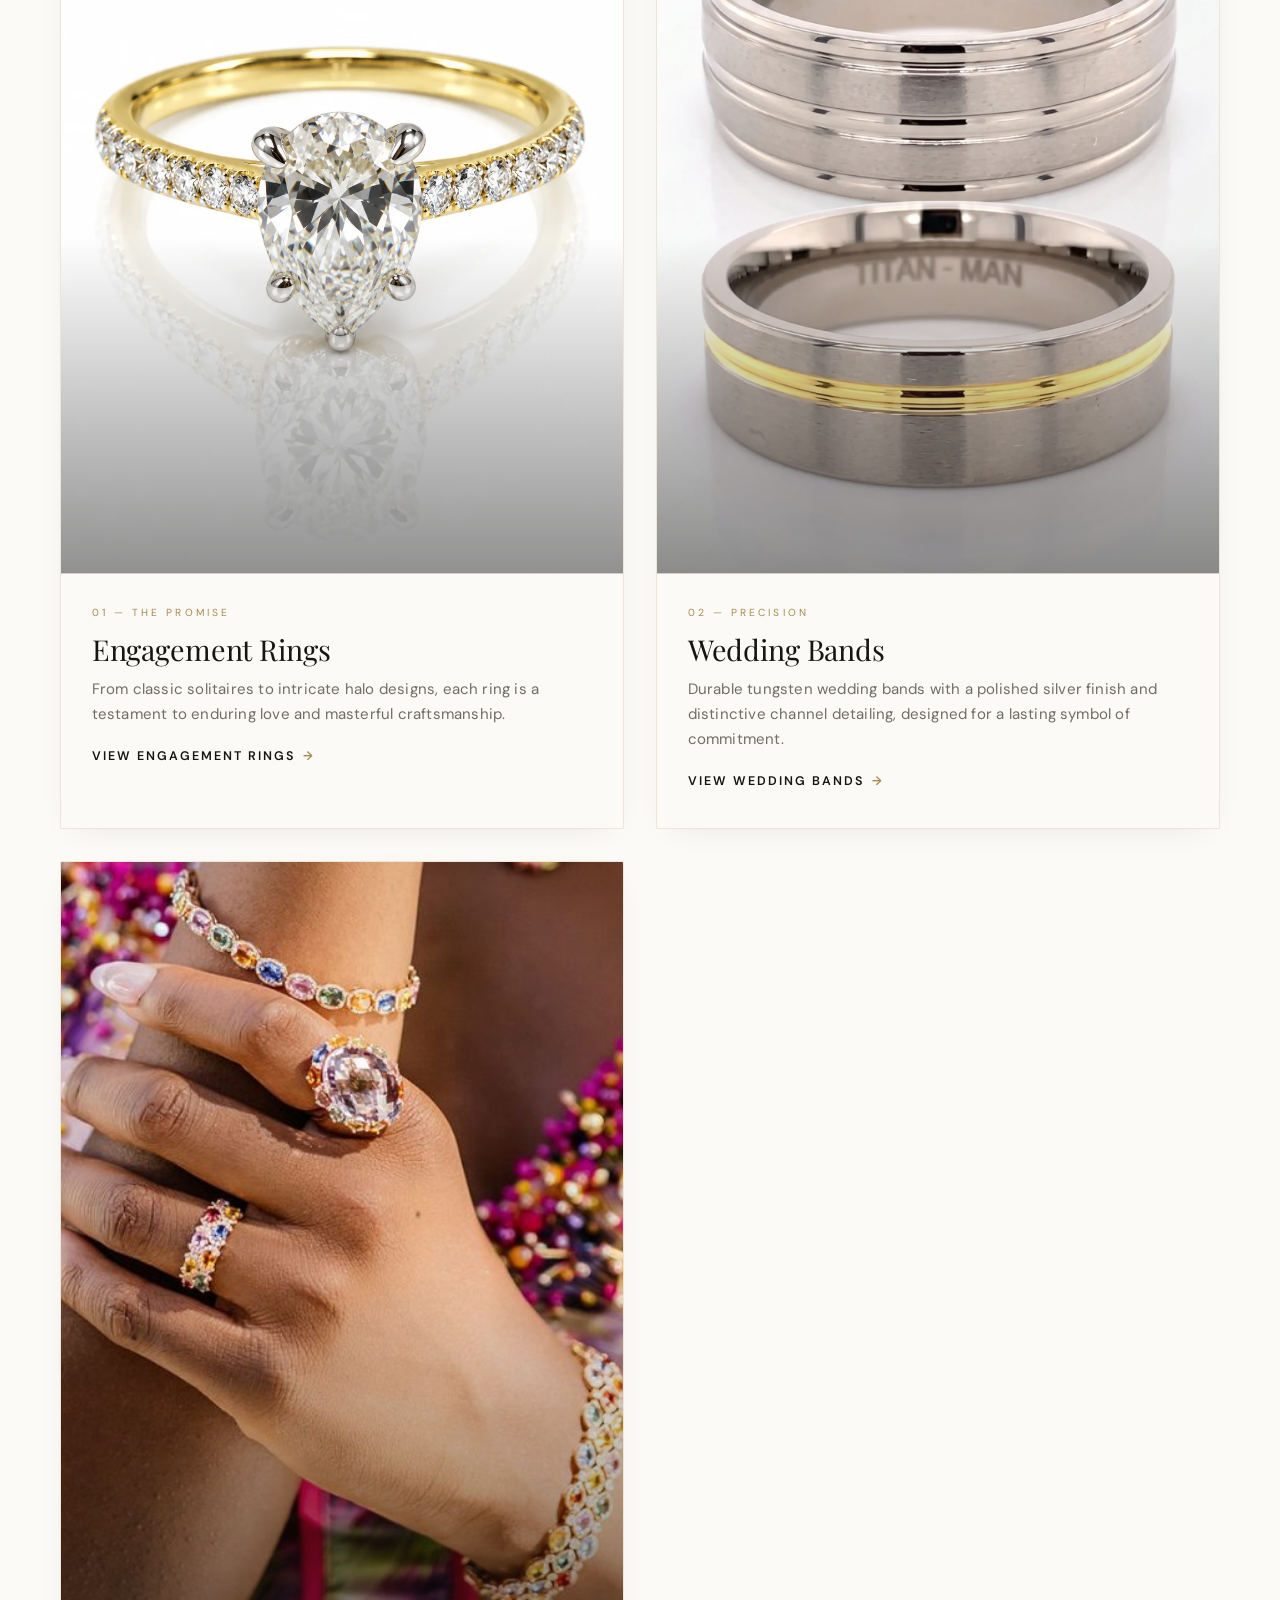
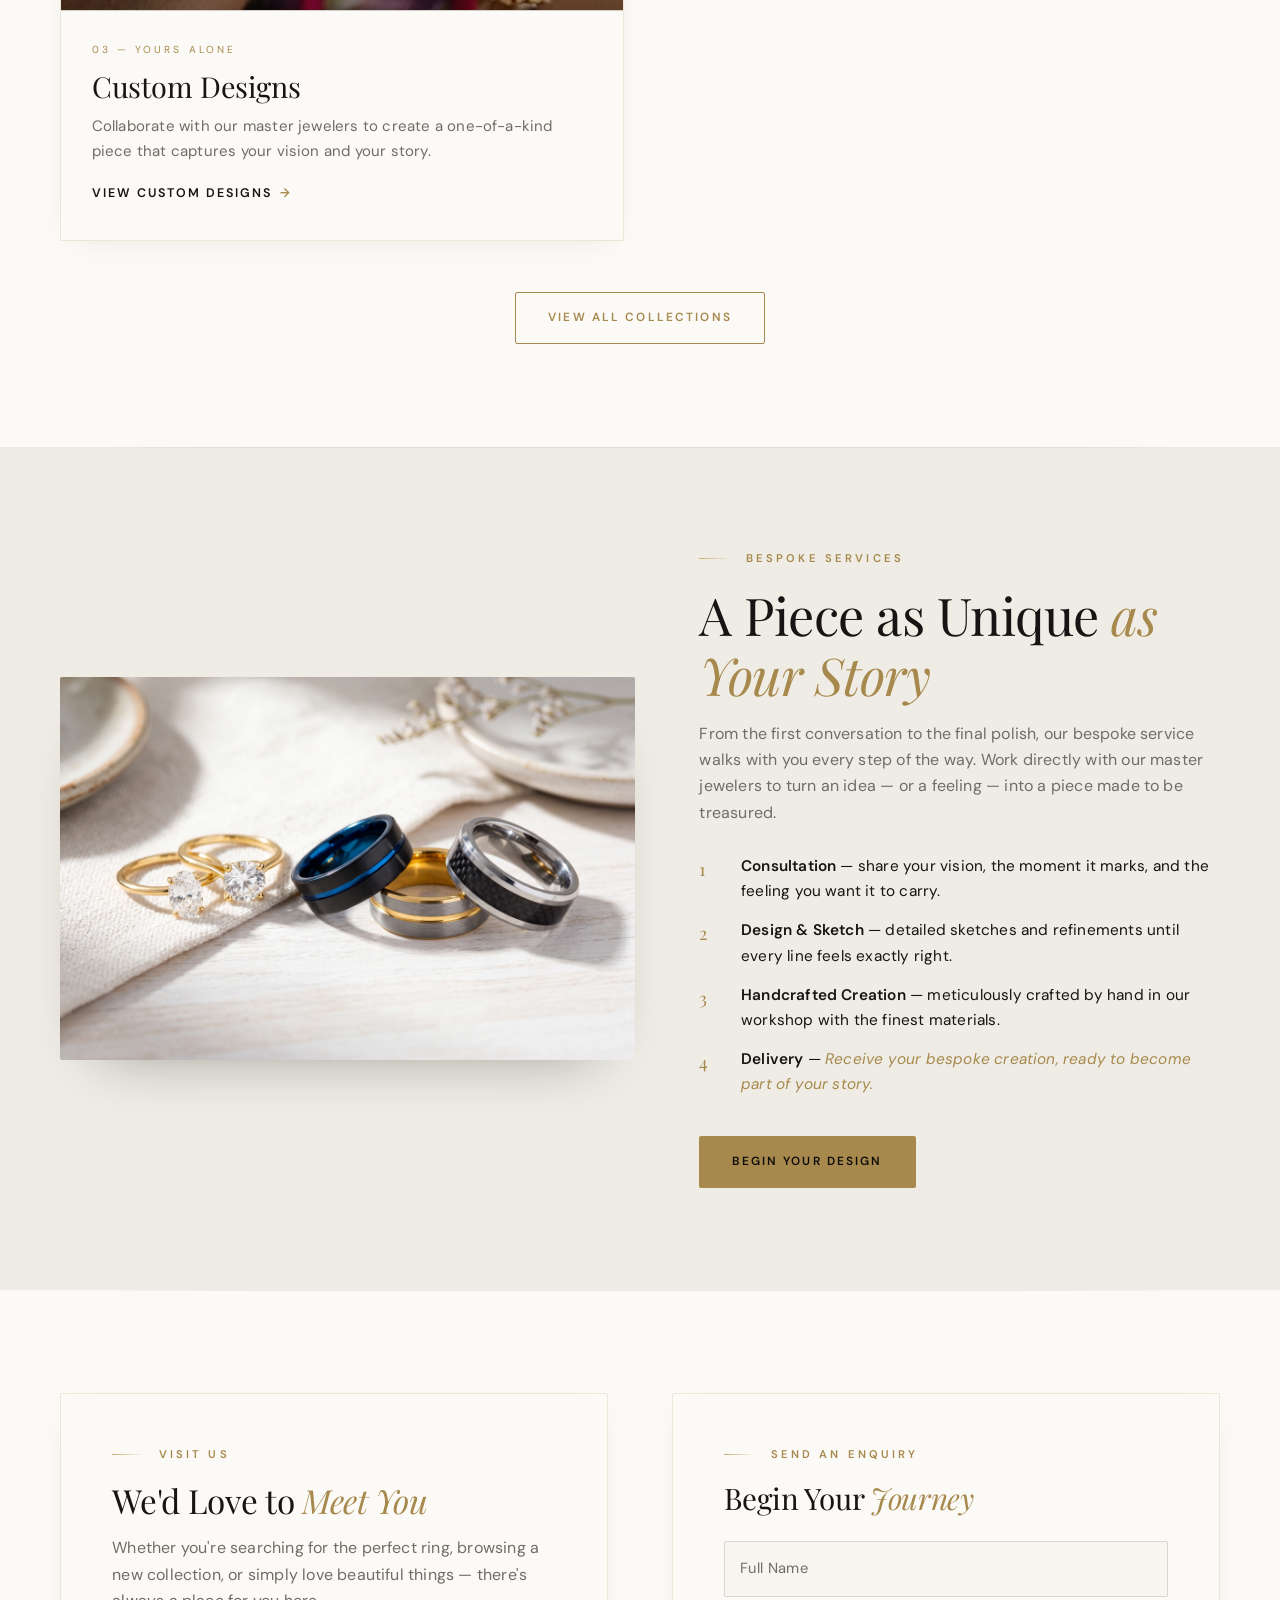
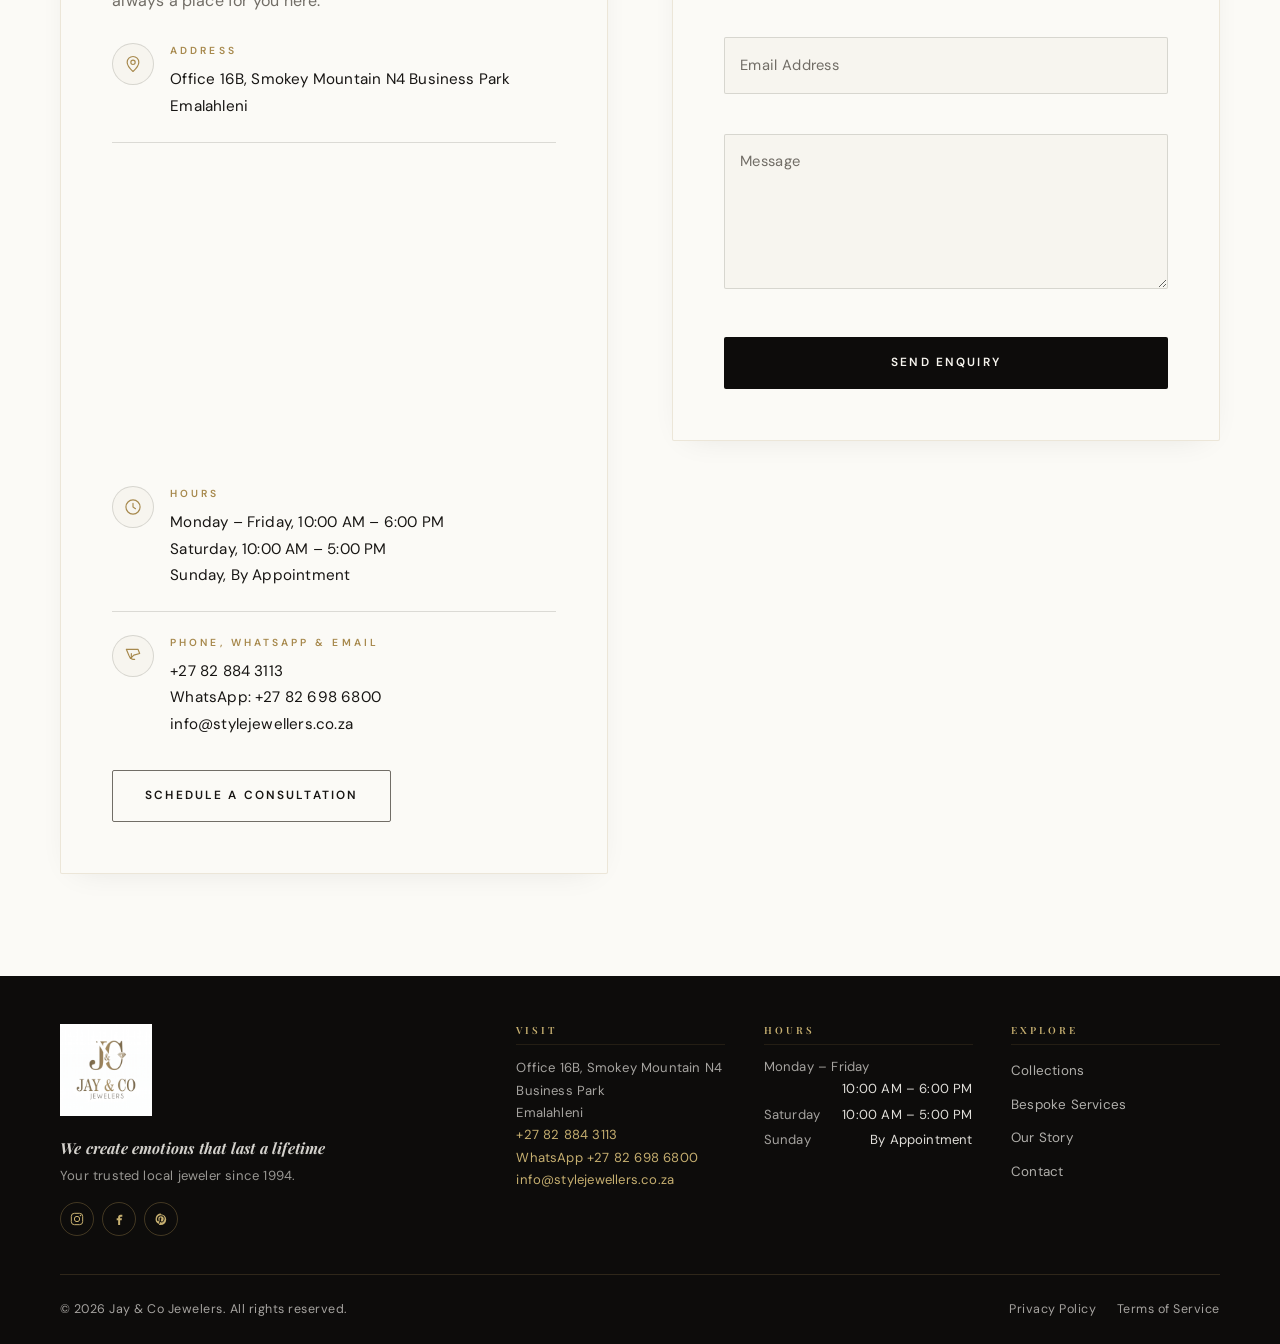
==== commit 13ccac4d: "Match header logo background to ivory" ====
--- a/index.html
+++ b/index.html
@@ -10,9 +10,11 @@
   <meta name="theme-color" content="#f7f5ef">
   <link rel="canonical" href="https://jayandcojewelers.com/">
   <link rel="icon" href="favicon.svg" type="image/svg+xml">
-  <link rel="icon" href="favicon.ico" sizes="48x48">
+  <link rel="icon" href="favicon.ico" sizes="any">
+  <link rel="icon" href="favicon-48x48.png" sizes="48x48" type="image/png">
   <link rel="icon" href="favicon-32x32.png" sizes="32x32" type="image/png">
   <link rel="icon" href="favicon-16x16.png" sizes="16x16" type="image/png">
+  <link rel="apple-touch-icon" href="assets/img/apple-touch-icon.png">
   <link rel="manifest" href="site.webmanifest">
   <link rel="preconnect" href="https://fonts.googleapis.com">
   <link rel="preconnect" href="https://fonts.gstatic.com" crossorigin>
@@ -47,7 +49,7 @@
   <!-- ===================== HEADER ===================== -->
   <header class="header" id="top">
     <div class="container header__inner">
-      <a class="brand" href="#top" aria-label="Jay &amp; Co Jewelers — home"><img class="brand__logo" src="assets/brand/jay-co-logo.jpeg" width="88" height="88" alt="Jay &amp; Co Jewellers"></a>
+      <a class="brand" href="#top" aria-label="Jay &amp; Co Jewelers — home"><img class="brand__logo" src="assets/brand/jay-co-logo-ivory.png" width="88" height="88" alt="Jay &amp; Co Jewellers"></a>
 
       <nav class="nav__links" aria-label="Primary navigation">
         <a href="index.html" data-nav="home">Home</a>
